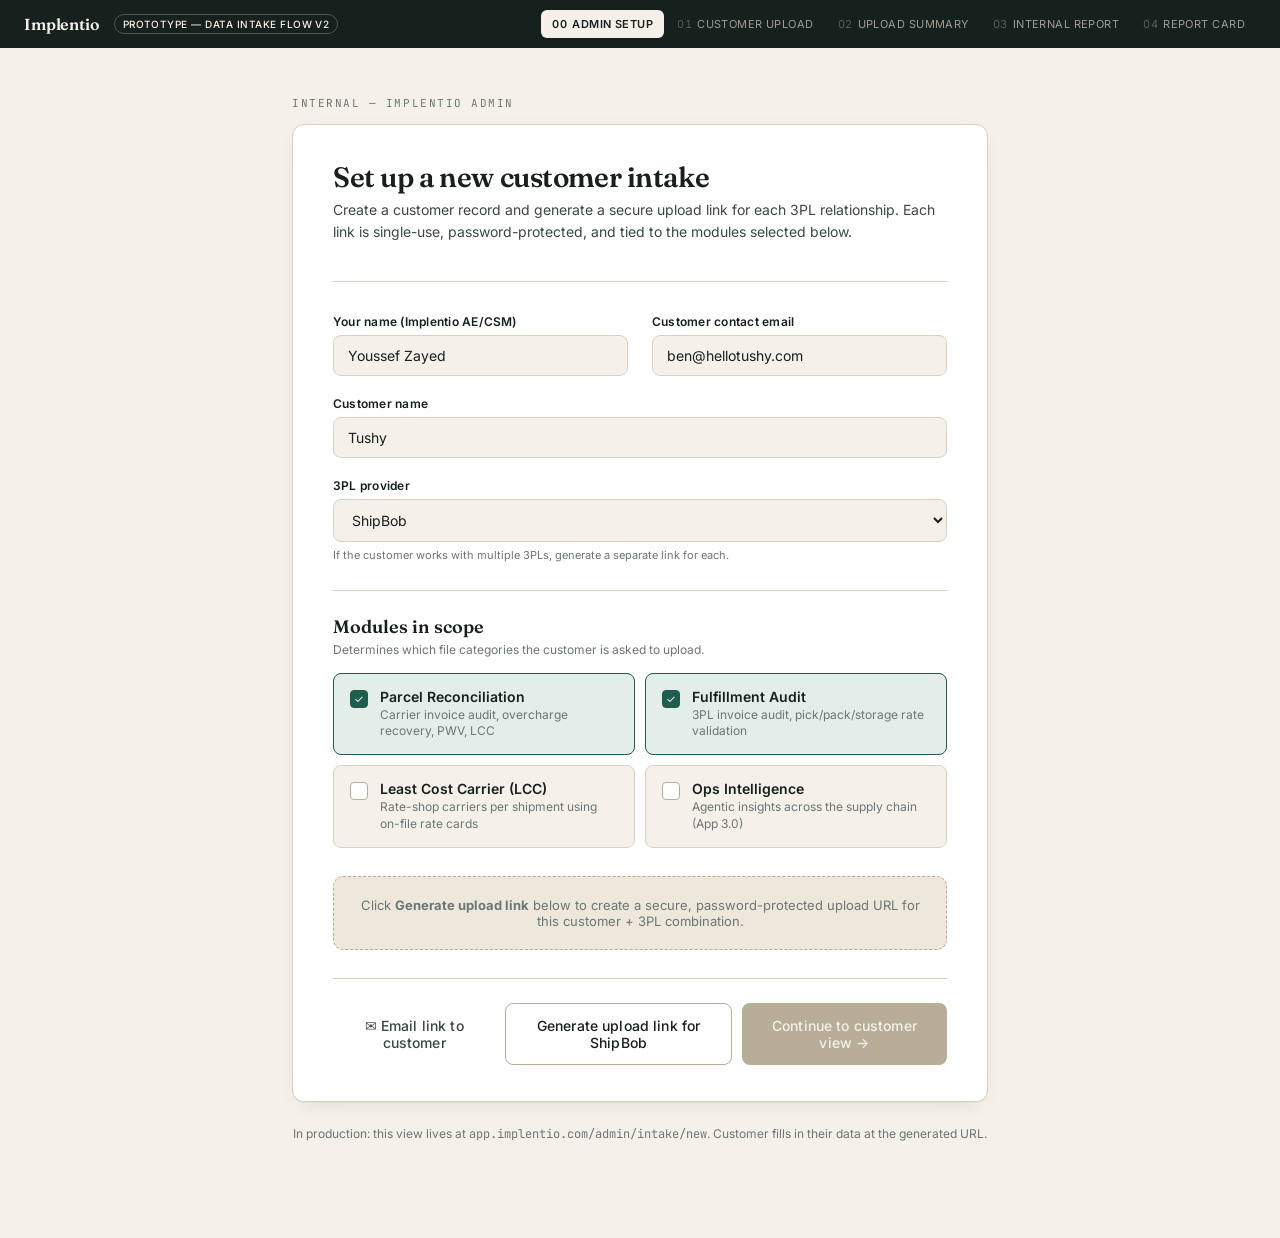
==== index.html @ ebab1d20 "rename main file" ====
<!DOCTYPE html>
<html lang="en">
<head>
<meta charset="UTF-8" />
<meta name="viewport" content="width=device-width, initial-scale=1.0" />
<title>Implentio — Customer Data Intake Prototype v19</title>
<link rel="preconnect" href="https://fonts.googleapis.com">
<link rel="preconnect" href="https://fonts.gstatic.com" crossorigin>
<link href="https://fonts.googleapis.com/css2?family=Fraunces:opsz,wght@9..144,400;9..144,500;9..144,600;9..144,700&family=Inter:wght@400;500;600;700&family=JetBrains+Mono:wght@400;500&display=swap" rel="stylesheet">
<style>
  :root {
    --ink: #16201c;
    --ink-soft: #3a4744;
    --ink-mute: #6b7773;
    --paper: #f5f1ea;
    --paper-2: #ede7dc;
    --card: #ffffff;
    --line: #d9d1c2;
    --line-strong: #b8ad97;
    --accent: #1f5d4c;
    --accent-soft: #e3ede9;
    --warn: #b86b1f;
    --warn-soft: #f6e9d8;
    --bad: #8a2a2a;
    --bad-soft: #f3dada;
    --ok: #1f5d4c;
    --ok-soft: #e3ede9;
    --shadow: 0 1px 0 rgba(22,32,28,.04), 0 6px 24px -12px rgba(22,32,28,.18);
  }
  * { box-sizing: border-box; }
  html, body { margin: 0; padding: 0; background: var(--paper); color: var(--ink); font-family: 'Inter', -apple-system, sans-serif; -webkit-font-smoothing: antialiased; }
  body { min-height: 100vh; }

  /* ---------- Top demo bar ---------- */
  .demo-bar {
    position: sticky; top: 0; z-index: 50;
    background: var(--ink); color: var(--paper);
    padding: 10px 24px;
    display: flex; align-items: center; justify-content: space-between;
    font-size: 12px; letter-spacing: 0.04em;
  }
  .demo-bar .left { display: flex; align-items: center; gap: 14px; }
  .demo-bar .logo {
    font-family: 'Fraunces', serif; font-weight: 600; font-size: 16px; letter-spacing: -0.01em;
  }
  .demo-bar .tag {
    border: 1px solid rgba(245,241,234,.25); padding: 3px 8px; border-radius: 999px;
    text-transform: uppercase; font-size: 10px; font-weight: 500;
  }
  .steps { display: flex; gap: 2px; align-items: center; flex-wrap: wrap; justify-content: flex-end; }
  .step-btn {
    background: transparent; color: rgba(245,241,234,.6);
    border: 1px solid transparent; padding: 6px 10px; border-radius: 6px;
    font: inherit; font-size: 11px; cursor: pointer; transition: all .15s;
    text-transform: uppercase; letter-spacing: 0.04em;
  }
  .step-btn:hover { color: var(--paper); }
  .step-btn.active { background: var(--paper); color: var(--ink); font-weight: 600; }
  .step-btn .num { opacity: .5; margin-right: 5px; font-variant-numeric: tabular-nums; }
  .step-btn.active .num { opacity: 1; }

  /* ---------- Context strip (customer + 3PL on every page) ---------- */
  .ctx-strip {
    background: var(--paper-2); border-bottom: 1px solid var(--line);
    padding: 10px 24px; font-size: 12px; color: var(--ink-soft);
    display: flex; gap: 24px; align-items: center; justify-content: center; flex-wrap: wrap;
  }
  .ctx-strip .item { display: flex; gap: 6px; align-items: center; }
  .ctx-strip .item .lbl { color: var(--ink-mute); text-transform: uppercase; font-size: 10px; letter-spacing: 0.08em; font-family: 'JetBrains Mono', monospace; }
  .ctx-strip .item .val { font-weight: 600; color: var(--ink); }
  .ctx-strip .pill-mini {
    background: var(--accent-soft); color: var(--accent); padding: 2px 8px; border-radius: 999px;
    font-size: 10px; font-weight: 600; text-transform: uppercase; letter-spacing: 0.05em;
  }

  /* ---------- Pages ---------- */
  .page { display: none; animation: fade .3s ease; }
  .page.active { display: block; }
  @keyframes fade { from { opacity: 0; transform: translateY(4px);} to {opacity:1; transform: none;} }

  .container { max-width: 1180px; margin: 0 auto; padding: 48px 32px 96px; }
  .container.narrow { max-width: 880px; }

  /* ---------- Typography ---------- */
  h1, h2, h3 { font-family: 'Fraunces', serif; font-weight: 500; letter-spacing: -0.015em; margin: 0; }
  h1 { font-size: 44px; line-height: 1.05; }
  h2 { font-size: 26px; line-height: 1.15; }
  h3 { font-size: 18px; line-height: 1.25; font-weight: 600; }
  .eyebrow { font-family: 'JetBrains Mono', monospace; font-size: 11px; letter-spacing: 0.14em; text-transform: uppercase; color: var(--ink-mute); }
  .lede { font-size: 17px; line-height: 1.55; color: var(--ink-soft); max-width: 60ch; }
  p { line-height: 1.55; color: var(--ink-soft); }
  .mono { font-family: 'JetBrains Mono', monospace; }

  /* ---------- Cards / Sections ---------- */
  .card {
    background: var(--card); border: 1px solid var(--line); border-radius: 12px; box-shadow: var(--shadow);
  }

  /* ---------- Buttons ---------- */
  .btn {
    background: var(--ink); color: var(--paper); border: none; padding: 13px 28px; border-radius: 8px;
    font: 500 14px 'Inter', sans-serif; cursor: pointer; transition: all .15s; letter-spacing: 0.01em;
    display: inline-flex; align-items: center; gap: 10px;
  }
  .btn:hover { background: var(--accent); }
  .btn:disabled { background: var(--line-strong); cursor: not-allowed; }
  .btn.secondary { background: transparent; color: var(--ink); border: 1px solid var(--line-strong); }
  .btn.secondary:hover { background: var(--ink); color: var(--paper); border-color: var(--ink); }
  .btn.ghost { background: transparent; color: var(--ink-soft); border: none; padding: 8px 14px; }
  .btn.ghost:hover { color: var(--accent); background: var(--accent-soft); }
  .btn.sm { padding: 8px 14px; font-size: 12px; border-radius: 6px; }

  /* ====================================================================== */
  /* VIEW 0: ADMIN SETUP                                                    */
  /* ====================================================================== */
  .admin-wrap { max-width: 760px; margin: 0 auto; padding: 48px 32px 96px; }
  .admin-card {
    background: var(--card); border: 1px solid var(--line); border-radius: 12px; box-shadow: var(--shadow);
    padding: 36px 40px;
  }
  .admin-card .head { margin-bottom: 32px; padding-bottom: 24px; border-bottom: 1px solid var(--line); }
  .admin-card .head h2 { font-family: 'Fraunces', serif; font-size: 28px; font-weight: 600; }
  .admin-card .head p { font-size: 14px; margin-top: 6px; }

  .form-grid { display: grid; grid-template-columns: 1fr 1fr; gap: 20px 24px; }
  .field { display: flex; flex-direction: column; gap: 6px; }
  .field.full { grid-column: 1 / -1; }
  .field label { font-size: 12px; font-weight: 600; color: var(--ink); letter-spacing: 0.02em; }
  .field input, .field select {
    background: var(--paper); border: 1px solid var(--line); border-radius: 8px;
    padding: 11px 14px; font: inherit; font-size: 14px; color: var(--ink);
    transition: border-color .15s;
  }
  .field input:focus, .field select:focus { outline: none; border-color: var(--accent); background: var(--card); }
  .field .hint { font-size: 11px; color: var(--ink-mute); }

  .modules-block { margin-top: 28px; padding-top: 24px; border-top: 1px solid var(--line); }
  .modules-block h4 { font-family: 'Fraunces', serif; font-size: 18px; font-weight: 600; margin: 0 0 4px; }
  .modules-block .sub { font-size: 12px; color: var(--ink-mute); margin-bottom: 16px; }
  .modules-grid { display: grid; grid-template-columns: 1fr 1fr; gap: 10px; }
  .module-tile {
    border: 1px solid var(--line); border-radius: 8px; padding: 14px 16px; cursor: pointer;
    display: flex; align-items: flex-start; gap: 12px; background: var(--paper);
    transition: all .15s;
  }
  .module-tile:hover { border-color: var(--accent); }
  .module-tile.selected { border-color: var(--accent); background: var(--accent-soft); }
  .module-tile .box {
    width: 18px; height: 18px; border-radius: 4px; border: 1.5px solid var(--line-strong);
    flex-shrink: 0; margin-top: 2px; display: flex; align-items: center; justify-content: center;
    background: var(--card); color: white; font-size: 11px;
  }
  .module-tile.selected .box { background: var(--accent); border-color: var(--accent); }
  .module-tile .box .tick { display: none; }
  .module-tile.selected .box .tick { display: inline; }
  .module-tile .meta .name { font-size: 14px; font-weight: 600; color: var(--ink); }
  .module-tile .meta .desc { font-size: 12px; color: var(--ink-mute); margin-top: 2px; line-height: 1.4; }

  .link-block {
    margin-top: 28px; padding: 20px 22px; background: var(--ink); border-radius: 10px; color: var(--paper);
  }
  .link-block .hdr { display: flex; justify-content: space-between; align-items: center; margin-bottom: 12px; }
  .link-block .hdr .ttl { font-family: 'Fraunces', serif; font-weight: 600; font-size: 16px; }
  .link-block .link-row {
    display: flex; gap: 8px; align-items: center; background: rgba(255,255,255,.06);
    border: 1px solid rgba(255,255,255,.12); border-radius: 6px; padding: 10px 12px;
  }
  .link-block .link-row .url {
    flex: 1; font-family: 'JetBrains Mono', monospace; font-size: 12px; color: var(--paper); overflow: hidden;
    text-overflow: ellipsis; white-space: nowrap;
  }
  .link-block .pw-row {
    margin-top: 10px; display: flex; gap: 8px; font-size: 12px; color: rgba(245,241,234,.7);
  }
  .link-block .pw-row .pw {
    font-family: 'JetBrains Mono', monospace; color: var(--paper); background: rgba(255,255,255,.08);
    padding: 2px 8px; border-radius: 4px; font-weight: 500;
  }
  .link-block .btn { background: var(--paper); color: var(--ink); }
  .link-block .btn:hover { background: var(--accent); color: var(--paper); }
  .link-pending {
    margin-top: 28px; padding: 20px 22px; background: var(--paper-2); border: 1px dashed var(--line-strong);
    border-radius: 10px; color: var(--ink-mute); font-size: 13px; text-align: center;
  }

  /* ====================================================================== */
  /* VIEW 1: CUSTOMER UPLOAD                                                */
  /* ====================================================================== */
  .upload-header { text-align: center; margin-bottom: 40px; }
  .upload-header .brand {
    font-family: 'Fraunces', serif; font-weight: 600; font-size: 22px; letter-spacing: -0.01em;
    color: var(--accent); margin-bottom: 18px;
  }
  .upload-header .for-line {
    display: inline-flex; gap: 10px; align-items: center; background: var(--card);
    border: 1px solid var(--line); border-radius: 999px; padding: 6px 16px; font-size: 12px;
    color: var(--ink-soft); margin-bottom: 22px;
  }
  .upload-header .for-line strong { color: var(--ink); font-weight: 600; }

  .upload-group {
    margin-bottom: 24px;
  }
  .upload-group-head {
    display: flex; align-items: center; gap: 12px; margin-bottom: 12px;
  }
  .upload-group-head .num {
    width: 28px; height: 28px; border-radius: 50%; background: var(--ink); color: var(--paper);
    display: flex; align-items: center; justify-content: center; font-family: 'Fraunces', serif;
    font-weight: 600; font-size: 14px; flex-shrink: 0;
  }
  .upload-group-head h3 { font-family: 'Fraunces', serif; font-size: 20px; font-weight: 600; margin: 0; flex: 1; }
  .upload-group-head .sub { font-size: 12px; color: var(--ink-mute); }

  .upload-group-body { background: var(--card); border: 1px solid var(--line); border-radius: 10px; padding: 6px 0; }
  .upload-tile {
    padding: 16px 22px; transition: all .15s; cursor: pointer; position: relative;
    display: flex; align-items: center; gap: 16px; border-bottom: 1px solid var(--line);
  }
  .upload-tile:last-child { border-bottom: none; }
  .upload-tile:hover { background: var(--paper); }
  .upload-tile .icon {
    width: 36px; height: 36px; border-radius: 7px; background: var(--paper-2);
    display: flex; align-items: center; justify-content: center; flex-shrink: 0;
    font-family: 'Fraunces', serif; font-weight: 600; font-size: 14px; color: var(--ink);
  }
  .upload-tile .meta { flex: 1; min-width: 0; }
  .upload-tile .meta .label { font-size: 14px; font-weight: 600; color: var(--ink); margin-bottom: 2px; }
  .upload-tile .meta .hint { font-size: 12px; color: var(--ink-mute); }
  .upload-tile .file-list {
    font-size: 11px; color: var(--ink-mute); margin-top: 4px; font-family: 'JetBrains Mono', monospace;
    display: none;
  }
  .upload-tile.loaded .file-list { display: block; }
  .upload-tile .status { font-size: 11px; font-weight: 500; color: var(--ink-mute); }
  .upload-tile.loaded { background: var(--accent-soft); }
  .upload-tile.loaded .icon { background: var(--accent); color: white; }
  .upload-tile.loaded .status { color: var(--accent); }
  .upload-tile.loaded .meta .label::after { content: " ✓"; color: var(--accent); }
  .upload-tile.na { opacity: .6; }
  .upload-tile.na .meta .label::after { content: ""; }

  /* NA toggle on right */
  .na-toggle {
    display: flex; align-items: center; gap: 6px; padding-left: 12px; margin-left: 12px;
    border-left: 1px solid var(--line); flex-shrink: 0;
  }
  .na-toggle label {
    font-size: 11px; color: var(--ink-mute); display: inline-flex; align-items: center; gap: 6px;
    cursor: pointer; user-select: none;
  }
  .na-toggle input { margin: 0; cursor: pointer; accent-color: var(--accent); }
  .na-toggle .info {
    width: 14px; height: 14px; border-radius: 50%; background: var(--paper-2); color: var(--ink-mute);
    display: inline-flex; align-items: center; justify-content: center; font-size: 9px;
    font-weight: 600; cursor: help; position: relative;
  }
  .na-toggle .info:hover .tooltip { display: block; }
  .tooltip {
    display: none; position: absolute; bottom: 100%; right: -8px; margin-bottom: 8px;
    background: var(--ink); color: var(--paper); padding: 8px 12px; border-radius: 6px;
    font-size: 11px; font-weight: 400; white-space: normal; width: 220px; line-height: 1.4;
    text-transform: none; letter-spacing: 0; z-index: 10; text-align: left;
    box-shadow: 0 8px 24px rgba(0,0,0,.2);
  }
  .tooltip::after {
    content: ""; position: absolute; top: 100%; right: 10px;
    border: 5px solid transparent; border-top-color: var(--ink);
  }
  .upload-tile.na .label { text-decoration: line-through; color: var(--ink-mute); }
  .upload-tile.na .hint { font-style: italic; }
  .upload-tile.na::after {
    content: "Marked Not Available — combined invoice"; position: absolute; right: 220px; top: 50%;
    transform: translateY(-50%); font-size: 11px; color: var(--warn); font-weight: 500; font-style: italic;
  }

  .upload-actions { text-align: center; margin-top: 36px; }

  /* ====================================================================== */
  /* VIEW 2: SUMMARY                                                        */
  /* ====================================================================== */
  .summary-list { display: flex; flex-direction: column; gap: 10px; }
  .summary-item {
    background: var(--card); border: 1px solid var(--line); border-radius: 10px; overflow: hidden;
  }
  .summary-row {
    display: flex; align-items: center; gap: 16px; padding: 18px 22px; cursor: pointer;
  }
  .summary-row:hover { background: var(--paper); }
  .check {
    width: 24px; height: 24px; border-radius: 50%; background: var(--accent);
    color: white; display: flex; align-items: center; justify-content: center; flex-shrink: 0;
    font-size: 14px;
  }
  .check.warn { background: var(--warn); }
  .check.bad { background: var(--bad); }
  .check.empty { background: transparent; border: 1.5px dashed var(--line-strong); color: var(--ink-mute); }
  .summary-item .file-name { font-weight: 600; color: var(--ink); font-size: 15px; }
  .summary-item .file-meta { font-size: 12px; color: var(--ink-mute); margin-top: 3px; }
  .summary-item .right { margin-left: auto; display: flex; align-items: center; gap: 16px; }
  .summary-item .count {
    font-family: 'JetBrains Mono', monospace; font-size: 13px; color: var(--ink); font-weight: 500;
    background: var(--paper-2); padding: 4px 10px; border-radius: 6px;
  }
  .summary-item .count.na { background: var(--warn-soft); color: var(--warn); }
  .chev { color: var(--ink-mute); transition: transform .2s; }
  .summary-item.open .chev { transform: rotate(180deg); }
  .summary-detail {
    display: none; padding: 0 22px 20px 62px; border-top: 1px solid var(--line);
    margin-top: -1px; background: var(--paper);
  }
  .summary-item.open .summary-detail { display: block; }
  .summary-detail .files-row { display: flex; justify-content: space-between; padding: 10px 0; font-size: 13px; border-bottom: 1px dashed var(--line); }
  .summary-detail .files-row:last-child { border-bottom: none; }
  .summary-detail .files-row .name { color: var(--ink); font-family: 'JetBrains Mono', monospace; font-size: 12px; }
  .summary-detail .files-row .info { color: var(--ink-mute); }
  .summary-section-label {
    font: 600 11px 'JetBrains Mono', monospace; text-transform: uppercase; letter-spacing: 0.1em;
    color: var(--ink-mute); margin: 24px 0 10px; padding: 0 4px;
  }
  .summary-section-label:first-child { margin-top: 0; }

  /* ====================================================================== */
  /* VIEW 3: INTERNAL ANALYSIS                                              */
  /* ====================================================================== */
  .internal-header {
    background: var(--ink); color: var(--paper); padding: 28px 32px; border-radius: 12px;
    display: flex; justify-content: space-between; align-items: center; margin-bottom: 28px;
    flex-wrap: wrap; gap: 20px;
  }
  .internal-header .meta { display: flex; gap: 32px; font-size: 12px; flex-wrap: wrap; }
  .internal-header .meta div span { display: block; color: rgba(245,241,234,.5); font-size: 10px; letter-spacing: 0.1em; text-transform: uppercase; margin-bottom: 4px; }
  .internal-header .meta div strong { font-weight: 500; }
  .section-divider {
    display: flex; align-items: center; gap: 14px; margin: 36px 0 18px;
  }
  .section-divider .num {
    width: 28px; height: 28px; border-radius: 50%; background: var(--paper-2); color: var(--ink);
    display: flex; align-items: center; justify-content: center; font-family: 'Fraunces', serif;
    font-weight: 600; font-size: 13px; flex-shrink: 0; border: 1px solid var(--line);
  }
  .section-divider h2 { font-family: 'Fraunces', serif; font-weight: 600; font-size: 22px; flex: 1; }
  .section-divider .line { flex: 0 0 60px; height: 1px; background: var(--line-strong); }

  .report-card {
    background: var(--card); border: 1px solid var(--line); border-radius: 12px; margin-bottom: 18px;
    overflow: hidden;
  }
  .report-card-head {
    padding: 20px 26px; border-bottom: 1px solid var(--line);
    display: flex; align-items: center; gap: 14px; background: var(--paper);
  }
  .report-card-head h3 { flex: 1; font-family: 'Fraunces', serif; font-weight: 600; font-size: 19px; }
  .pill {
    font-size: 11px; font-weight: 500; padding: 4px 10px; border-radius: 999px;
    text-transform: uppercase; letter-spacing: 0.04em;
  }
  .pill.ok { background: var(--ok-soft); color: var(--ok); }
  .pill.warn { background: var(--warn-soft); color: var(--warn); }
  .pill.bad { background: var(--bad-soft); color: var(--bad); }
  .pill.neutral { background: var(--paper-2); color: var(--ink-soft); }

  .report-card-body { padding: 24px 26px; }
  .report-section { margin-bottom: 28px; }
  .report-section:last-child { margin-bottom: 0; }
  .report-section h4 {
    font: 600 12px 'JetBrains Mono', monospace; text-transform: uppercase; letter-spacing: 0.1em;
    color: var(--ink-mute); margin: 0 0 12px;
  }
  .stat-row { display: grid; grid-template-columns: repeat(4, 1fr); gap: 16px; }
  .stat {
    background: var(--paper); border: 1px solid var(--line); border-radius: 8px; padding: 14px 16px;
  }
  .stat .v { font-family: 'Fraunces', serif; font-weight: 600; font-size: 24px; color: var(--ink); line-height: 1; }
  .stat .v.small { font-size: 18px; }
  .stat .l { font-size: 11px; color: var(--ink-mute); margin-top: 6px; text-transform: uppercase; letter-spacing: 0.06em; }

  table { width: 100%; border-collapse: collapse; font-size: 13px; }
  table th {
    text-align: left; font: 500 11px 'JetBrains Mono', monospace; text-transform: uppercase;
    letter-spacing: 0.08em; color: var(--ink-mute); padding: 10px 12px; border-bottom: 1px solid var(--line);
  }
  table td { padding: 11px 12px; border-bottom: 1px solid var(--line); color: var(--ink-soft); vertical-align: middle; }
  table td.mono { font-family: 'JetBrains Mono', monospace; font-size: 12px; color: var(--ink); }
  table td strong { color: var(--ink); font-weight: 600; }
  table tr:last-child td { border-bottom: none; }
  table tr.bad td { background: rgba(138,42,42,.04); }
  table tr.warn td { background: rgba(184,107,31,.04); }

  .field-list { display: grid; grid-template-columns: 1fr 1fr; gap: 8px 24px; }
  .field-row { display: flex; align-items: center; gap: 10px; padding: 7px 0; font-size: 13px; border-bottom: 1px dashed var(--line); }
  .field-row:last-child, .field-row:nth-last-child(2) { border-bottom: none; }
  .field-row .dot { width: 8px; height: 8px; border-radius: 50%; flex-shrink: 0; }
  .field-row.ok .dot { background: var(--ok); }
  .field-row.miss .dot { background: var(--bad); }
  .field-row.opt .dot { background: var(--line-strong); }
  .field-row.opt-have .dot { background: var(--warn); }
  .field-row .name { font-family: 'JetBrains Mono', monospace; font-size: 12px; color: var(--ink); }
  .field-row .req { margin-left: auto; font-size: 11px; color: var(--ink-mute); text-transform: uppercase; letter-spacing: 0.04em; }
  .field-row.miss .req { color: var(--bad); font-weight: 600; }

  .issue-list { display: flex; flex-direction: column; gap: 8px; }
  .issue {
    display: flex; gap: 12px; padding: 12px 14px; background: var(--paper); border-left: 3px solid var(--line-strong);
    border-radius: 4px; font-size: 13px; line-height: 1.5;
  }
  .issue.warn { border-left-color: var(--warn); background: var(--warn-soft); }
  .issue.bad { border-left-color: var(--bad); background: var(--bad-soft); }
  .issue.ok { border-left-color: var(--ok); background: var(--ok-soft); }
  .issue .label { font-weight: 600; color: var(--ink); margin-right: 6px; }

  .legend { display: flex; gap: 16px; font-size: 11px; color: var(--ink-mute); margin-bottom: 14px; flex-wrap: wrap; }
  .legend span { display: inline-flex; align-items: center; gap: 6px; }
  .legend .dot { width: 8px; height: 8px; border-radius: 50%; }
  .legend .ok .dot { background: var(--ok); }
  .legend .miss .dot { background: var(--bad); }
  .legend .opt .dot { background: var(--line-strong); }
  .legend .opt-have .dot { background: var(--warn); }

  /* ====================================================================== */
  /* VIEW 4: REPORT CARD                                                    */
  /* ====================================================================== */
  .report-doc {
    background: var(--card); border: 1px solid var(--line); border-radius: 12px;
    padding: 56px 64px; box-shadow: var(--shadow);
  }
  .report-doc .doc-head { border-bottom: 1px solid var(--line); padding-bottom: 28px; margin-bottom: 32px; display: flex; justify-content: space-between; align-items: flex-start; gap: 24px; }
  .report-doc .doc-head .left h1 { font-size: 32px; margin-bottom: 8px; }
  .report-doc .doc-head .left .sub { color: var(--ink-mute); font-size: 13px; font-family: 'JetBrains Mono', monospace; }
  .report-doc .doc-head .right { text-align: right; font-size: 12px; color: var(--ink-mute); font-family: 'JetBrains Mono', monospace; }
  .report-doc .doc-head .right .grade {
    display: inline-block; font-family: 'Fraunces', serif; font-size: 56px; font-weight: 600; line-height: 1;
    color: var(--warn); margin-bottom: 6px;
  }
  .summary-bar { display: grid; grid-template-columns: repeat(4, 1fr); gap: 1px; background: var(--line); border: 1px solid var(--line); border-radius: 8px; overflow: hidden; margin-bottom: 36px; }
  .summary-bar .cell { background: var(--card); padding: 18px 20px; }
  .summary-bar .cell .n { font-family: 'Fraunces', serif; font-size: 32px; font-weight: 600; line-height: 1; }
  .summary-bar .cell .n.ok { color: var(--ok); }
  .summary-bar .cell .n.warn { color: var(--warn); }
  .summary-bar .cell .n.bad { color: var(--bad); }
  .summary-bar .cell .l { font-size: 11px; text-transform: uppercase; letter-spacing: 0.08em; color: var(--ink-mute); margin-top: 8px; }

  .doc-section { margin-bottom: 40px; }
  .doc-section h2 { font-size: 20px; margin-bottom: 16px; padding-bottom: 10px; border-bottom: 1px solid var(--line); }
  .doc-section .scorecard { display: flex; flex-direction: column; gap: 10px; }
  .score-row {
    display: grid; grid-template-columns: 1fr 100px 100px;
    gap: 16px; align-items: center; padding: 14px 0; border-bottom: 1px dashed var(--line);
  }
  .score-row:last-child { border-bottom: none; }
  .score-row .label { font-size: 14px; color: var(--ink); }
  .score-row .label strong { font-weight: 600; }
  .score-row .label .sub { font-size: 12px; color: var(--ink-mute); margin-top: 2px; }
  .score-row .status { text-align: right; }
  .score-row .status .pill { font-size: 10px; }
  .score-row .bar-wrap { background: var(--paper-2); border-radius: 4px; height: 6px; overflow: hidden; }
  .score-row .bar { height: 100%; border-radius: 4px; background: var(--ok); }
  .score-row .bar.warn { background: var(--warn); }
  .score-row .bar.bad { background: var(--bad); }

  .action-list { display: flex; flex-direction: column; gap: 10px; }
  .action {
    display: flex; gap: 14px; padding: 14px 16px; background: var(--paper); border-radius: 8px;
    border: 1px solid var(--line);
  }
  .action .num {
    width: 26px; height: 26px; border-radius: 50%; background: var(--ink); color: var(--paper);
    display: flex; align-items: center; justify-content: center; font-size: 12px; font-weight: 600;
    flex-shrink: 0;
  }
  .action .body { flex: 1; font-size: 13px; line-height: 1.5; color: var(--ink-soft); }
  .action .body strong { color: var(--ink); font-weight: 600; }
  .action .owner { font-size: 11px; color: var(--ink-mute); text-transform: uppercase; letter-spacing: 0.06em; font-family: 'JetBrains Mono', monospace; }

  .report-actions {
    display: flex; gap: 12px; justify-content: space-between; align-items: center;
    background: var(--ink); padding: 18px 24px; border-radius: 10px; margin-top: 28px;
    flex-wrap: wrap;
  }
  .report-actions .info { color: var(--paper); font-size: 13px; }
  .report-actions .info strong { font-weight: 600; }
  .report-actions .actions-r { display: flex; gap: 8px; }
  .report-actions .btn { background: var(--paper); color: var(--ink); }
  .report-actions .btn:hover { background: var(--accent); color: var(--paper); }
  .report-actions .btn.secondary { background: transparent; color: var(--paper); border: 1px solid rgba(245,241,234,.3); }
  .report-actions .btn.secondary:hover { background: rgba(245,241,234,.1); }

  /* ---------- Toast ---------- */
  .toast {
    position: fixed; bottom: 32px; right: 32px; background: var(--ink); color: var(--paper);
    padding: 14px 20px; border-radius: 8px; font-size: 13px; box-shadow: 0 10px 30px rgba(0,0,0,.2);
    transform: translateY(20px); opacity: 0; transition: all .25s; z-index: 100;
    display: flex; align-items: center; gap: 12px;
  }
  .toast.show { transform: none; opacity: 1; }
  .toast .check { width: 20px; height: 20px; font-size: 12px; }

  /* ---------- Upload progress modal ---------- */
  .modal-bg {
    position: fixed; inset: 0; background: rgba(22,32,28,.5); backdrop-filter: blur(4px);
    z-index: 200; display: none; align-items: center; justify-content: center;
  }
  .modal-bg.show { display: flex; }
  .modal {
    background: var(--card); border-radius: 14px; padding: 32px; width: 460px; max-width: 92vw;
    box-shadow: 0 30px 80px rgba(0,0,0,.3);
  }
  .modal h3 { font-family: 'Fraunces', serif; font-size: 22px; font-weight: 600; margin-bottom: 6px; }
  .modal p.sub { font-size: 13px; color: var(--ink-mute); margin: 0 0 20px; }
  .progress-list { display: flex; flex-direction: column; gap: 8px; max-height: 240px; overflow-y: auto; }
  .prog-row {
    display: flex; gap: 12px; align-items: center; padding: 8px 0; font-size: 12px;
    border-bottom: 1px dashed var(--line);
  }
  .prog-row:last-child { border-bottom: none; }
  .prog-row .name { flex: 1; font-family: 'JetBrains Mono', monospace; color: var(--ink); overflow: hidden; text-overflow: ellipsis; white-space: nowrap; }
  .prog-row .pct { color: var(--ink-mute); font-family: 'JetBrains Mono', monospace; min-width: 36px; text-align: right; }
  .prog-row .bar { flex: 0 0 80px; height: 4px; background: var(--paper-2); border-radius: 2px; overflow: hidden; }
  .prog-row .bar-fill { height: 100%; background: var(--accent); width: 0; transition: width .15s; }
  .prog-row.done .pct { color: var(--accent); }
  .prog-row.done .bar-fill { background: var(--accent); }
  .modal-footer { margin-top: 22px; display: flex; justify-content: space-between; align-items: center; font-size: 12px; color: var(--ink-mute); }

  /* ---------- Small bits ---------- */
  .divider { height: 1px; background: var(--line); margin: 28px 0; }
  .grid-2 { display: grid; grid-template-columns: 1fr 1fr; gap: 16px; }

  @media (max-width: 800px) {
    .form-grid, .modules-grid, .stat-row, .field-list, .grid-2, .summary-bar { grid-template-columns: 1fr; }
    .container { padding: 28px 18px 64px; }
    .admin-wrap { padding: 28px 18px 64px; }
    .admin-card { padding: 24px 22px; }
    .report-doc { padding: 32px 24px; }
    h1 { font-size: 32px; }
    .upload-tile.na::after { display: none; }
    .upload-tile { flex-wrap: wrap; }
    .na-toggle { border-left: none; padding-left: 0; margin-left: 0; }
  }

/* ===== Analysis workflow (Page 3) ===== */

  /* ====================================================================== */
  /* VIEW 3 — REBUILT: ANALYSIS WORKFLOW (single-open accordion)            */
  /* ====================================================================== */

  /* Review progress bar (sticky under demo bar) */
  .ax-progress {
    position: sticky; top: 42px; z-index: 30;
    background: var(--card); border: 1px solid var(--line); border-radius: 12px;
    box-shadow: var(--shadow); padding: 15px 20px; margin-bottom: 26px;
    display: flex; align-items: center; gap: 22px; flex-wrap: wrap;
  }
  .ax-progress .pg-left { flex: 1; min-width: 220px; }
  .ax-progress .pg-count { font-family: 'Fraunces', serif; font-weight: 600; font-size: 16px; color: var(--ink); }
  .ax-progress .pg-count b { color: var(--accent); }
  .ax-progress .pg-track { height: 6px; background: var(--paper-2); border-radius: 4px; margin-top: 9px; overflow: hidden; }
  .ax-progress .pg-fill { height: 100%; background: var(--accent); border-radius: 4px; width: 0; transition: width .3s ease; }
  .ax-progress .pg-actions { display: flex; gap: 8px; }

  /* Group label inside workflow */
  .ax-group { display: flex; align-items: center; gap: 12px; margin: 32px 0 14px; }
  .ax-group .lbl {
    font: 600 11px 'JetBrains Mono', monospace; text-transform: uppercase; letter-spacing: 0.14em;
    color: var(--ink-mute); white-space: nowrap;
  }
  .ax-group .line { flex: 1; height: 1px; background: var(--line); }
  .ax-group .cnt { font: 500 11px 'JetBrains Mono', monospace; color: var(--ink-mute); white-space: nowrap; }

  /* Accordion item */
  .ax-list { display: flex; flex-direction: column; gap: 12px; }
  .ax {
    background: var(--card); border: 1px solid var(--line); border-radius: 12px;
    box-shadow: var(--shadow); overflow: hidden; transition: border-color .15s, box-shadow .15s;
  }
  .ax.open { border-color: var(--line-strong); box-shadow: 0 1px 0 rgba(22,32,28,.04), 0 22px 54px -24px rgba(22,32,28,.45); }
  .ax-head { display: flex; align-items: center; gap: 16px; padding: 17px 22px; cursor: pointer; }
  .ax-head:hover { background: var(--paper); }
  .ax.open .ax-head { background: var(--paper); border-bottom: 1px solid var(--line); }

  .ax-num {
    width: 34px; height: 34px; border-radius: 9px; flex-shrink: 0;
    display: flex; align-items: center; justify-content: center;
    font-family: 'Fraunces', serif; font-weight: 600; font-size: 14px;
    background: var(--paper-2); color: var(--ink); border: 1px solid var(--line);
  }
  .ax.s-ok .ax-num { background: var(--ok-soft); color: var(--ok); border-color: transparent; }
  .ax.s-warn .ax-num { background: var(--warn-soft); color: var(--warn); border-color: transparent; }
  .ax.s-bad .ax-num { background: var(--bad-soft); color: var(--bad); border-color: transparent; }
  .ax.s-ai .ax-num { background: #ece7f5; color: #5b4b8a; border-color: transparent; }

  .ax-titles { flex: 1; min-width: 0; }
  .ax-titles .t { font-family: 'Fraunces', serif; font-weight: 600; font-size: 17px; color: var(--ink); line-height: 1.2; }
  .ax-titles .s { font-size: 12.5px; color: var(--ink-mute); margin-top: 3px; line-height: 1.4; }

  .ax-status-wrap { display: flex; align-items: center; gap: 12px; flex-shrink: 0; }

  .ax-reviewed {
    display: inline-flex; align-items: center; gap: 7px; font-size: 11px; color: var(--ink-mute);
    cursor: pointer; user-select: none; padding: 5px 11px; border-radius: 999px; border: 1px solid var(--line);
    background: var(--card); transition: all .15s; white-space: nowrap;
  }
  .ax-reviewed:hover { border-color: var(--accent); color: var(--accent); }
  .ax-reviewed .bx {
    width: 15px; height: 15px; border-radius: 4px; border: 1.5px solid var(--line-strong);
    display: flex; align-items: center; justify-content: center; font-size: 10px; color: #fff; background: var(--card);
  }
  .ax.reviewed .ax-reviewed { background: var(--accent-soft); border-color: var(--accent); color: var(--accent); }
  .ax.reviewed .ax-reviewed .bx { background: var(--accent); border-color: var(--accent); }
  .ax.reviewed .ax-reviewed .bx::after { content: "\2713"; }

  .ax-chev { color: var(--ink-mute); transition: transform .2s; flex-shrink: 0; }
  .ax.open .ax-chev { transform: rotate(180deg); }

  .ax-body { display: none; padding: 26px; }
  .ax.open .ax-body { display: block; animation: fade .25s ease; }

  /* What-this-checks explainer */
  .what-box {
    display: flex; gap: 13px; padding: 14px 16px; background: var(--accent-soft);
    border-radius: 10px; margin-bottom: 24px; border: 1px solid #d2e2db;
  }
  .what-box .ico { font-size: 14px; flex-shrink: 0; margin-top: 1px; }
  .what-box .txt { font-size: 13px; line-height: 1.55; color: var(--ink-soft); }
  .what-box .txt b { color: var(--ink); font-weight: 600; }

  /* Owner pill for actions */
  .owner-pill {
    font: 500 10px 'JetBrains Mono', monospace; text-transform: uppercase; letter-spacing: 0.05em;
    padding: 3px 8px; border-radius: 5px; background: var(--paper-2); color: var(--ink-soft); white-space: nowrap;
  }
  .owner-pill.cust { background: var(--warn-soft); color: var(--warn); }
  .owner-pill.dev { background: #e6e1f2; color: #5b4b8a; }
  .owner-pill.om { background: var(--accent-soft); color: var(--accent); }
  .action.with-owner .body { display: flex; align-items: center; gap: 12px; justify-content: space-between; }
  .action.with-owner .body .txt { flex: 1; }

  /* Coverage strips (time-period) */
  .cov-row { display: flex; align-items: center; gap: 14px; padding: 11px 0; border-bottom: 1px dashed var(--line); }
  .cov-row:last-child { border-bottom: none; }
  .cov-row .cov-label { width: 150px; flex-shrink: 0; font-size: 13px; color: var(--ink); font-weight: 500; }
  .cov-row .cov-label .sl { font-family: 'JetBrains Mono', monospace; font-size: 10.5px; color: var(--ink-mute); display: block; margin-top: 1px; font-weight: 400; }
  .cov-cells { display: flex; gap: 3px; flex: 1; flex-wrap: wrap; }
  .cov-cell {
    flex: 1; min-width: 22px; height: 26px; border-radius: 4px; display: flex; align-items: center; justify-content: center;
    font: 500 9px 'JetBrains Mono', monospace; color: #fff;
  }
  .cov-cell.have { background: var(--ok); }
  .cov-cell.miss { background: var(--bad); }
  .cov-cell.na { background: var(--paper-2); color: var(--ink-mute); }
  .cov-row .cov-verdict { width: 110px; flex-shrink: 0; text-align: right; font-size: 11px; }

  /* Effective-date track */
  .track {
    position: relative; flex: 1; height: 26px; background: var(--bad-soft); border-radius: 5px;
    overflow: hidden; border: 1px solid var(--line);
  }
  .track .seg { position: absolute; top: 0; bottom: 0; }
  .track .seg.have { background: var(--ok); }
  .track .seg.gap { background: repeating-linear-gradient(45deg, #f3dada, #f3dada 5px, #e8c5c5 5px, #e8c5c5 10px); }
  .track-scale { display: flex; justify-content: space-between; font: 500 10px 'JetBrains Mono', monospace; color: var(--ink-mute); margin: 4px 0 14px 164px; }

  /* Classification panel (type analysis) */
  .class-grid { display: grid; grid-template-columns: 1fr 1fr; gap: 10px; }
  .class-item { border: 1px solid var(--line); border-radius: 9px; padding: 13px 15px; background: var(--paper); }
  .class-item .k { font: 500 10px 'JetBrains Mono', monospace; text-transform: uppercase; letter-spacing: 0.08em; color: var(--ink-mute); }
  .class-item .v { font-family: 'Fraunces', serif; font-weight: 600; font-size: 15px; color: var(--ink); margin-top: 6px; line-height: 1.25; }
  .class-item .note { font-size: 11.5px; color: var(--ink-mute); margin-top: 5px; line-height: 1.4; }
  .class-item.flag { border-color: var(--warn); background: var(--warn-soft); }

  /* Field tier group */
  .tier { margin-bottom: 20px; }
  .tier:last-child { margin-bottom: 0; }
  .tier .tier-head { display: flex; align-items: center; gap: 8px; margin-bottom: 10px; }
  .tier .tier-head .nm { font: 600 12px 'Inter', sans-serif; color: var(--ink); }
  .tier .tier-head .ct { font: 500 11px 'JetBrains Mono', monospace; color: var(--ink-mute); }
  .tier .tier-head .ln { flex: 1; height: 1px; background: var(--line); }
  .unmapped { display: flex; flex-wrap: wrap; gap: 7px; }
  .unmapped .chip {
    font: 500 11px 'JetBrains Mono', monospace; padding: 5px 10px; border-radius: 6px;
    background: var(--paper-2); color: var(--ink-soft); border: 1px dashed var(--line-strong);
  }

  /* Footer controls inside analysis */
  .ax-foot {
    display: flex; align-items: center; justify-content: space-between; gap: 12px;
    margin-top: 26px; padding-top: 20px; border-top: 1px solid var(--line); flex-wrap: wrap;
  }
  .ax-foot .left-actions { display: flex; gap: 8px; flex-wrap: wrap; }

  /* Developer details */
  .dev-details { margin-top: 18px; border: 1px dashed var(--line-strong); border-radius: 9px; background: var(--paper); }
  .dev-details summary {
    cursor: pointer; padding: 12px 16px; font: 600 11px 'JetBrains Mono', monospace; text-transform: uppercase;
    letter-spacing: 0.08em; color: var(--ink-mute); list-style: none; display: flex; align-items: center; gap: 9px;
  }
  .dev-details summary::-webkit-details-marker { display: none; }
  .dev-details summary::before { content: "\203A"; transition: transform .2s; display: inline-block; font-size: 14px; }
  .dev-details[open] summary::before { transform: rotate(90deg); }
  .dev-details .dev-body { padding: 0 16px 16px; font-size: 12.5px; color: var(--ink-soft); line-height: 1.7; }
  .dev-details .dev-body code { font-family: 'JetBrains Mono', monospace; font-size: 11.5px; background: var(--paper-2); padding: 1px 5px; border-radius: 4px; color: var(--ink); }

  /* Preview / planned banners */
  .preview-banner {
    display: flex; gap: 12px; padding: 13px 16px; background: #efe9f6; border: 1px solid #d9cdec;
    border-radius: 10px; margin-bottom: 22px; font-size: 12.5px; color: #5b4b8a; line-height: 1.5; align-items: center;
  }
  .ax.locked .ax-head { cursor: default; }
  .ax.locked .ax-head:hover { background: var(--card); }
  .ax.locked .ax-num { background: var(--paper-2); color: var(--ink-mute); }
  .ax.locked { opacity: .78; }

  /* Files in scope strip */
  .files-scope {
    display: flex; gap: 16px; flex-wrap: wrap; padding: 13px 16px; background: var(--paper);
    border: 1px solid var(--line); border-radius: 10px; margin-bottom: 16px; font-size: 12px; align-items: center;
  }
  .files-scope .fl { display: inline-flex; align-items: center; gap: 8px; }
  .files-scope .fl .ic { width: 24px; height: 24px; border-radius: 6px; background: var(--ink); color: var(--paper); display: flex; align-items: center; justify-content: center; font: 600 9px 'Fraunces', serif; }
  .files-scope .fl .nm { font-family: 'JetBrains Mono', monospace; font-size: 11px; color: var(--ink); }

  /* Per-file toggle (Invoices vs Support file) */
  .file-tabs {
    display: inline-flex; gap: 4px; background: var(--paper-2); border: 1px solid var(--line);
    border-radius: 11px; padding: 4px; margin: 2px 0 16px;
  }
  .file-tab {
    display: inline-flex; align-items: center; gap: 8px; border: 0; background: transparent; cursor: pointer;
    font: 600 12.5px 'Inter', sans-serif; color: var(--ink-mute); padding: 7px 15px; border-radius: 8px; transition: all .12s;
  }
  .file-tab .ic { width: 20px; height: 20px; border-radius: 5px; background: var(--ink-mute); color: var(--paper); display: flex; align-items: center; justify-content: center; font: 700 8px 'Fraunces', serif; }
  .file-tab:hover { color: var(--ink); }
  .file-tab.active { background: var(--paper); color: var(--ink); box-shadow: var(--shadow); }
  .file-tab.active .ic { background: var(--accent); }
  .file-panel { display: none; }
  .file-panel.active { display: block; animation: axfade .18s ease; }
  @keyframes axfade { from { opacity: 0; transform: translateY(3px); } to { opacity: 1; transform: none; } }
  .file-banner {
    display: flex; align-items: center; gap: 9px; font-size: 12.5px; color: var(--ink-soft);
    background: var(--accent-soft); border-radius: 8px; padding: 9px 13px; margin-bottom: 14px;
  }
  .file-banner b { color: var(--accent); }
  .file-banner .tag { font: 700 9px 'Fraunces', serif; letter-spacing: .06em; text-transform: uppercase; background: var(--accent); color: var(--paper); padding: 3px 8px; border-radius: 5px; }

  /* Remap button inside field mapping tables */
  .btn.remap { padding: 4px 11px; font-size: 11px; border-radius: 7px; }
  .map-table td { vertical-align: middle; }
  .map-table .cust-field { font-family: 'JetBrains Mono', monospace; font-size: 11.5px; color: var(--ink); }
  .map-table .cust-field.none { color: var(--bad); font-style: italic; }

  @media (max-width: 800px) {
    .class-grid { grid-template-columns: 1fr; }
    .cov-row { flex-wrap: wrap; }
    .cov-row .cov-label, .cov-row .cov-verdict { width: auto; text-align: left; }
    .track-scale { margin-left: 0; }
    .ax-status-wrap .ax-reviewed { display: none; }
  }


  /* ====================================================================== */
  /* VIEW 3 — INTERNAL REPORT (2-column workspace + client action panel)    */
  /* ====================================================================== */
  .container.wide { max-width: 1340px; }

  .ir-layout {
    display: grid;
    grid-template-columns: minmax(0, 1fr) 372px;
    gap: 28px;
    align-items: start;
  }
  .ir-main { min-width: 0; }

  /* ---- Report header / version controls ---- */
  .ir-titlebar { margin-bottom: 18px; }
  .ir-titlebar h1 { font-size: 38px; }
  .ir-titlebar .ir-sub { font-size: 13px; color: var(--ink-mute); margin-top: 8px; font-family: 'JetBrains Mono', monospace; }

  .ir-version {
    background: var(--card); border: 1px solid var(--line); border-radius: 12px;
    box-shadow: var(--shadow); padding: 18px 20px; margin-bottom: 22px;
  }
  .ir-version .vh { display: flex; align-items: center; gap: 14px; flex-wrap: wrap; }
  .ir-version .vh h4 { font: 600 12px 'JetBrains Mono', monospace; text-transform: uppercase; letter-spacing: 0.1em; color: var(--ink-mute); margin: 0; }
  .ir-version select {
    background: var(--paper); border: 1px solid var(--line); border-radius: 8px;
    padding: 9px 12px; font: 500 13px 'Inter', sans-serif; color: var(--ink); cursor: pointer; min-width: 230px;
  }
  .ir-version select:focus { outline: none; border-color: var(--accent); }
  .ir-version .vh .compare { margin-left: auto; font: 500 11px 'JetBrains Mono', monospace; color: var(--ink-mute); }
  .ir-diff { display: flex; gap: 8px; margin-top: 14px; flex-wrap: wrap; }
  .diff-chip {
    display: inline-flex; align-items: center; gap: 7px; padding: 6px 12px; border-radius: 999px;
    font: 600 12px 'Inter', sans-serif; border: 1px solid var(--line);
  }
  .diff-chip .n { font-family: 'Fraunces', serif; font-size: 15px; }
  .diff-chip.new { background: var(--bad-soft); color: var(--bad); border-color: transparent; }
  .diff-chip.fixed { background: var(--ok-soft); color: var(--ok); border-color: transparent; }
  .diff-chip.same { background: var(--paper-2); color: var(--ink-soft); }
  .ir-version .helper { font-size: 12px; color: var(--ink-mute); margin: 12px 0 0; line-height: 1.5; }

  /* ---- Report overview card ---- */
  .ir-overview {
    background: var(--ink); color: var(--paper); border-radius: 14px; padding: 24px 26px; margin-bottom: 28px;
  }
  .ir-overview .ov-grid { display: grid; grid-template-columns: repeat(4, 1fr); gap: 1px; background: rgba(245,241,234,.12); border-radius: 10px; overflow: hidden; }
  .ir-overview .ov-cell { background: var(--ink); padding: 16px 18px; }
  .ir-overview .ov-cell .n { font-family: 'Fraunces', serif; font-weight: 600; font-size: 30px; line-height: 1; color: var(--paper); }
  .ir-overview .ov-cell .n.warn { color: #f0b46e; }
  .ir-overview .ov-cell .n.ok { color: #7fcaa9; }
  .ir-overview .ov-cell .n.bad { color: #e89090; }
  .ir-overview .ov-cell .l { font: 500 10px 'JetBrains Mono', monospace; text-transform: uppercase; letter-spacing: 0.08em; color: rgba(245,241,234,.55); margin-top: 9px; }
  .ir-overview .ov-foot { display: flex; align-items: center; justify-content: space-between; gap: 16px; margin-top: 20px; flex-wrap: wrap; }
  .ir-overview .ov-foot .note { font-size: 12.5px; color: rgba(245,241,234,.7); line-height: 1.5; max-width: 52ch; }
  .ov-complete {
    display: inline-flex; align-items: center; gap: 9px; cursor: pointer; user-select: none;
    background: rgba(245,241,234,.08); border: 1px solid rgba(245,241,234,.22); color: var(--paper);
    padding: 9px 15px; border-radius: 999px; font: 600 12px 'Inter', sans-serif; transition: all .15s; white-space: nowrap;
  }
  .ov-complete:hover { background: rgba(245,241,234,.14); }
  .ov-complete .bx { width: 16px; height: 16px; border-radius: 5px; border: 1.5px solid rgba(245,241,234,.5); display: flex; align-items: center; justify-content: center; font-size: 11px; }
  .ir-overview.done .ov-complete { background: #2f7a64; border-color: #2f7a64; }
  .ir-overview.done .ov-complete .bx { background: var(--paper); border-color: var(--paper); color: var(--accent); }
  .ir-overview.done .ov-complete .bx::after { content: "\2713"; }
  .ir-overview.done .ov-cell .n.compl { color: #7fcaa9; }

  /* ---- Analysis cards (reuses .ax visual language) ---- */
  .ir-group { display: flex; align-items: center; gap: 12px; margin: 30px 0 14px; }
  .ir-group .lbl { font: 600 11px 'JetBrains Mono', monospace; text-transform: uppercase; letter-spacing: 0.14em; color: var(--ink-mute); white-space: nowrap; }
  .ir-group .line { flex: 1; height: 1px; background: var(--line); }

  .acard {
    background: var(--card); border: 1px solid var(--line); border-radius: 14px;
    box-shadow: var(--shadow); overflow: hidden; margin-bottom: 16px; transition: border-color .15s, box-shadow .15s;
  }
  .acard.open { border-color: var(--line-strong); box-shadow: 0 1px 0 rgba(22,32,28,.04), 0 22px 54px -26px rgba(22,32,28,.4); }
  .acard.complete { border-color: var(--accent); }
  .acard-head { display: flex; align-items: center; gap: 16px; padding: 18px 22px; cursor: pointer; }
  .acard-head:hover { background: var(--paper); }
  .acard.open .acard-head { background: var(--paper); border-bottom: 1px solid var(--line); }
  .acard-score {
    width: 46px; height: 46px; border-radius: 11px; flex-shrink: 0; display: flex; flex-direction: column;
    align-items: center; justify-content: center; line-height: 1;
    font-family: 'Fraunces', serif; font-weight: 600; border: 1px solid var(--line); background: var(--paper-2);
  }
  .acard-score .pct { font-size: 15px; }
  .acard-score .u { font: 500 8px 'JetBrains Mono', monospace; opacity: .7; margin-top: 2px; }
  .acard.s-ok .acard-score { background: var(--ok-soft); color: var(--ok); border-color: transparent; }
  .acard.s-warn .acard-score { background: var(--warn-soft); color: var(--warn); border-color: transparent; }
  .acard.s-bad .acard-score { background: var(--bad-soft); color: var(--bad); border-color: transparent; }
  .acard-titles { flex: 1; min-width: 0; }
  .acard-titles .t { font-family: 'Fraunces', serif; font-weight: 600; font-size: 18px; color: var(--ink); line-height: 1.2; }
  .acard-titles .s { font-size: 12.5px; color: var(--ink-mute); margin-top: 3px; line-height: 1.4; }
  .acard-head .hstat { display: flex; align-items: center; gap: 10px; flex-shrink: 0; }
  .acard-chev { color: var(--ink-mute); transition: transform .2s; flex-shrink: 0; font-size: 13px; }
  .acard.open .acard-chev { transform: rotate(180deg); }
  .acard-body { display: none; padding: 24px 26px; }
  .acard.open .acard-body { display: block; animation: fade .25s ease; }

  /* Section blocks inside an analysis */
  .ablock { margin-bottom: 26px; }
  .ablock:last-child { margin-bottom: 0; }
  .ablock > h5 {
    font: 600 11px 'JetBrains Mono', monospace; text-transform: uppercase; letter-spacing: 0.1em;
    color: var(--ink-mute); margin: 0 0 12px; display: flex; align-items: center; gap: 8px;
  }
  .ablock > h5 .pin { width: 5px; height: 5px; border-radius: 50%; background: var(--accent); }

  /* Section summary */
  .sum-grid { display: grid; grid-template-columns: repeat(2, 1fr) 1.4fr; gap: 12px; }
  .sum-tile { background: var(--paper); border: 1px solid var(--line); border-radius: 9px; padding: 14px 16px; }
  .sum-tile .v { font-family: 'Fraunces', serif; font-weight: 600; font-size: 22px; color: var(--ink); line-height: 1; }
  .sum-tile .v.warn { color: var(--warn); } .sum-tile .v.bad { color: var(--bad); } .sum-tile .v.ok { color: var(--ok); }
  .sum-tile .k { font-size: 10.5px; color: var(--ink-mute); margin-top: 7px; text-transform: uppercase; letter-spacing: 0.06em; }
  .sum-tile.impact .v, .sum-tile.rec .v { font-size: 13.5px; line-height: 1.4; font-family: 'Inter', sans-serif; font-weight: 600; }
  .sum-tile.impact { background: var(--warn-soft); border-color: transparent; }

  /* Files information */
  .files-grid { display: grid; grid-template-columns: 1fr 1fr 1.2fr; gap: 16px; }
  .files-col h6 { font: 600 11px 'Inter', sans-serif; color: var(--ink); margin: 0 0 9px; }
  .file-line { display: flex; align-items: center; gap: 9px; padding: 7px 0; font-size: 12.5px; border-bottom: 1px dashed var(--line); }
  .file-line:last-child { border-bottom: none; }
  .file-line .fn { font-family: 'JetBrains Mono', monospace; font-size: 11.5px; color: var(--ink); overflow: hidden; text-overflow: ellipsis; white-space: nowrap; }
  .file-line .ic { width: 22px; height: 22px; border-radius: 6px; flex-shrink: 0; background: var(--ink); color: var(--paper); display: flex; align-items: center; justify-content: center; font: 700 8px 'Fraunces', serif; }
  .file-line.miss .ic { background: var(--bad); }
  .file-line .fq { margin-left: auto; flex-shrink: 0; }

  /* Raw data check table */
  .rd-table { width: 100%; border-collapse: collapse; font-size: 13px; }
  .rd-table th { text-align: left; font: 500 10px 'JetBrains Mono', monospace; text-transform: uppercase; letter-spacing: 0.08em; color: var(--ink-mute); padding: 9px 10px; border-bottom: 1px solid var(--line); }
  .rd-table td { padding: 12px 10px; border-bottom: 1px solid var(--line); color: var(--ink-soft); vertical-align: top; }
  .rd-table tr:last-child td { border-bottom: none; }
  .rd-table .issue-cell strong { color: var(--ink); font-weight: 600; display: block; margin-bottom: 2px; }
  .rd-table .issue-cell .meta { font-size: 11.5px; color: var(--ink-mute); }
  .rd-table tr.resolved { opacity: .55; }
  .rd-table tr.resolved .issue-cell strong { text-decoration: line-through; }
  .rd-table tr.ignored { opacity: .5; }
  .rd-table td.src { font-family: 'JetBrains Mono', monospace; font-size: 11px; color: var(--ink); }

  .sev { display: inline-flex; align-items: center; gap: 6px; font: 600 10.5px 'Inter', sans-serif; padding: 3px 9px 3px 8px; border-radius: 999px; text-transform: uppercase; letter-spacing: 0.03em; white-space: nowrap; }
  .sev::before { content: ""; width: 6px; height: 6px; border-radius: 50%; background: currentColor; }
  .sev.critical { background: var(--bad-soft); color: var(--bad); }
  .sev.high { background: var(--warn-soft); color: var(--warn); }
  .sev.medium { background: #f6efd8; color: #8a6d1f; }
  .sev.low { background: var(--paper-2); color: var(--ink-mute); }

  .rd-status { background: var(--paper); border: 1px solid var(--line); border-radius: 7px; padding: 5px 8px; font: 500 11.5px 'Inter', sans-serif; color: var(--ink); cursor: pointer; }
  .rd-status:focus { outline: none; border-color: var(--accent); }
  .rd-actions { display: flex; flex-direction: column; gap: 6px; align-items: flex-start; }
  .rd-note-row td { padding-top: 0 !important; border-bottom: 1px solid var(--line); }
  .rd-note { display: none; }
  .rd-note.show { display: block; }
  .rd-note textarea {
    width: 100%; background: var(--paper); border: 1px solid var(--line); border-radius: 8px; padding: 9px 11px;
    font: 400 12.5px 'Inter', sans-serif; color: var(--ink); resize: vertical; min-height: 52px;
  }
  .rd-note textarea:focus { outline: none; border-color: var(--accent); }
  .rd-note .lbl { font: 600 10px 'JetBrains Mono', monospace; text-transform: uppercase; letter-spacing: .08em; color: var(--ink-mute); margin-bottom: 6px; display: block; }
  .btn.cca { padding: 6px 12px; font-size: 11.5px; border-radius: 7px; white-space: nowrap; }
  .btn.cca.queued { background: var(--accent-soft); color: var(--accent); border: 1px solid var(--accent); }
  .btn.tiny { padding: 5px 10px; font-size: 11px; border-radius: 7px; background: transparent; color: var(--ink-mute); border: 1px solid var(--line); }
  .btn.tiny:hover { color: var(--ink); border-color: var(--line-strong); background: var(--paper); }

  /* AI recommendations */
  .ai-box { background: #f3f0fa; border: 1px solid #ddd3ef; border-radius: 11px; padding: 16px 18px; }
  .ai-box .ai-h { display: flex; align-items: center; gap: 9px; margin-bottom: 12px; }
  .ai-box .ai-h .sp { font: 700 9px 'Fraunces', serif; letter-spacing: .06em; text-transform: uppercase; background: #5b4b8a; color: #fff; padding: 3px 8px; border-radius: 5px; }
  .ai-box .ai-h .t { font: 600 13px 'Inter', sans-serif; color: #463a6e; }
  .ai-list { display: flex; flex-direction: column; gap: 9px; }
  .ai-item { display: flex; gap: 11px; align-items: flex-start; font-size: 13px; line-height: 1.5; color: var(--ink-soft); }
  .ai-item .sev { margin-top: 1px; flex-shrink: 0; }
  .ai-item b { color: var(--ink); font-weight: 600; }

  .acard-foot { display: flex; align-items: center; justify-content: space-between; gap: 12px; margin-top: 24px; padding-top: 18px; border-top: 1px solid var(--line); flex-wrap: wrap; }
  .complete-toggle { display: inline-flex; align-items: center; gap: 8px; cursor: pointer; user-select: none; font: 600 12px 'Inter', sans-serif; color: var(--ink-mute); padding: 7px 13px; border-radius: 999px; border: 1px solid var(--line); transition: all .15s; }
  .complete-toggle:hover { border-color: var(--accent); color: var(--accent); }
  .complete-toggle .bx { width: 15px; height: 15px; border-radius: 4px; border: 1.5px solid var(--line-strong); display: flex; align-items: center; justify-content: center; font-size: 10px; color: #fff; }
  .acard.complete .complete-toggle { background: var(--accent-soft); border-color: var(--accent); color: var(--accent); }
  .acard.complete .complete-toggle .bx { background: var(--accent); border-color: var(--accent); }
  .acard.complete .complete-toggle .bx::after { content: "\2713"; }

  /* ---- Footer save actions ---- */
  .ir-foot { display: flex; gap: 10px; justify-content: flex-end; margin-top: 32px; padding-top: 22px; border-top: 1px solid var(--line); }

  /* ====================================================================== */
  /* CLIENT ACTION SIDEBAR                                                   */
  /* ====================================================================== */
  .ir-side { position: sticky; top: 58px; }
  .ca-panel { background: var(--card); border: 1px solid var(--line); border-radius: 14px; box-shadow: var(--shadow); overflow: hidden; }
  .ca-panel .ca-head { padding: 18px 20px; border-bottom: 1px solid var(--line); background: var(--paper); }
  .ca-panel .ca-head .row { display: flex; align-items: center; justify-content: space-between; gap: 10px; }
  .ca-panel .ca-head h3 { font-family: 'Fraunces', serif; font-weight: 600; font-size: 18px; }
  .ca-panel .ca-head .ct { font: 600 12px 'JetBrains Mono', monospace; color: var(--accent); background: var(--accent-soft); padding: 3px 10px; border-radius: 999px; }
  .ca-panel .ca-head p { font-size: 12px; color: var(--ink-mute); margin: 7px 0 0; line-height: 1.5; }

  .ca-list { padding: 16px; display: flex; flex-direction: column; gap: 12px; max-height: calc(100vh - 320px); overflow-y: auto; }
  .ca-empty { text-align: center; padding: 28px 16px; color: var(--ink-mute); font-size: 12.5px; line-height: 1.6; border: 1px dashed var(--line-strong); border-radius: 11px; background: var(--paper); }
  .ca-empty .ic { font-size: 22px; display: block; margin-bottom: 8px; opacity: .6; }

  .ca-card { border: 1px solid var(--line); border-radius: 11px; padding: 13px 14px; background: var(--card); position: relative; }
  .ca-card.prio-high { border-left: 3px solid var(--bad); }
  .ca-card.prio-medium { border-left: 3px solid var(--warn); }
  .ca-card.prio-low { border-left: 3px solid var(--line-strong); }
  .ca-card .ca-top { display: flex; align-items: center; gap: 8px; margin-bottom: 9px; }
  .ca-card .ca-num { width: 22px; height: 22px; border-radius: 6px; background: var(--ink); color: var(--paper); display: flex; align-items: center; justify-content: center; font: 600 11px 'Inter'; flex-shrink: 0; }
  .ca-card .ca-rm { margin-left: auto; background: transparent; border: none; color: var(--ink-mute); cursor: pointer; font-size: 15px; line-height: 1; padding: 2px 5px; border-radius: 5px; }
  .ca-card .ca-rm:hover { color: var(--bad); background: var(--bad-soft); }
  .ca-card input.ca-title, .ca-card textarea.ca-desc {
    width: 100%; border: 1px solid transparent; background: var(--paper); border-radius: 7px;
    padding: 7px 9px; font: 600 13px 'Inter', sans-serif; color: var(--ink); margin-bottom: 7px; transition: border-color .12s;
  }
  .ca-card textarea.ca-desc { font-weight: 400; font-size: 12px; resize: vertical; min-height: 40px; line-height: 1.45; }
  .ca-card input.ca-title:hover, .ca-card textarea.ca-desc:hover { border-color: var(--line); }
  .ca-card input.ca-title:focus, .ca-card textarea.ca-desc:focus { outline: none; border-color: var(--accent); background: var(--card); }
  .ca-card .ca-related { font-size: 10.5px; color: var(--ink-mute); font-family: 'JetBrains Mono', monospace; margin-bottom: 9px; display: flex; align-items: center; gap: 6px; }
  .ca-card .ca-related .lk { color: var(--accent); }
  .ca-card .ca-meta { display: grid; grid-template-columns: 1fr 1fr; gap: 7px; }
  .ca-card .ca-meta label { font: 500 9px 'JetBrains Mono', monospace; text-transform: uppercase; letter-spacing: .06em; color: var(--ink-mute); display: block; margin-bottom: 3px; }
  .ca-card .ca-meta select, .ca-card .ca-meta input {
    width: 100%; background: var(--paper); border: 1px solid var(--line); border-radius: 6px;
    padding: 6px 7px; font: 500 11.5px 'Inter', sans-serif; color: var(--ink); cursor: pointer;
  }
  .ca-card .ca-meta select:focus, .ca-card .ca-meta input:focus { outline: none; border-color: var(--accent); }
  .ca-card .ca-attach { margin-top: 9px; display: flex; align-items: center; gap: 7px; flex-wrap: wrap; }
  .ca-chip { font: 500 10.5px 'JetBrains Mono', monospace; background: var(--paper-2); color: var(--ink-soft); padding: 4px 8px; border-radius: 6px; border: 1px dashed var(--line-strong); display: inline-flex; align-items: center; gap: 6px; }
  .ca-chip .x { cursor: pointer; color: var(--ink-mute); }
  .ca-chip .x:hover { color: var(--bad); }
  .ca-attach-btn { font: 500 10.5px 'Inter', sans-serif; color: var(--accent); background: transparent; border: 1px dashed var(--line-strong); border-radius: 6px; padding: 4px 9px; cursor: pointer; }
  .ca-attach-btn:hover { background: var(--accent-soft); border-color: var(--accent); }

  .ca-panel .ca-add { width: calc(100% - 32px); margin: 0 16px 14px; padding: 11px; background: var(--paper); border: 1px dashed var(--line-strong); border-radius: 9px; color: var(--ink-soft); font: 600 12.5px 'Inter'; cursor: pointer; transition: all .15s; }
  .ca-panel .ca-add:hover { border-color: var(--accent); color: var(--accent); background: var(--accent-soft); }
  .ca-panel .ca-foot { padding: 16px; border-top: 1px solid var(--line); background: var(--paper); }
  .ca-panel .ca-foot .btn { width: 100%; justify-content: center; }
  .ca-panel .ca-foot .fnote { font-size: 11px; color: var(--ink-mute); text-align: center; margin: 10px 0 0; line-height: 1.5; }

  @media (max-width: 1040px) {
    .ir-layout { grid-template-columns: 1fr; }
    .ir-side { position: static; }
    .ca-list { max-height: none; }
  }
  @media (max-width: 720px) {
    .sum-grid, .files-grid, .ir-overview .ov-grid { grid-template-columns: 1fr; }
    .ir-titlebar h1 { font-size: 30px; }
    .rd-table, .rd-table thead, .rd-table tbody, .rd-table th, .rd-table td, .rd-table tr { display: block; }
    .rd-table thead { display: none; }
    .rd-table tr { border: 1px solid var(--line); border-radius: 9px; margin-bottom: 10px; padding: 6px; }
    .rd-table td { border-bottom: none; padding: 6px 8px; }
  }


  /* ====================================================================== */
  /* VIEW 3B — DECISION WORKFLOW (impact / sources / findings / insights)   */
  /* ====================================================================== */

  /* ---- Intake version management (richer) ---- */
  .ivm-grid { display: grid; grid-template-columns: minmax(240px,1.2fr) repeat(3, 1fr); gap: 14px; align-items: end; }
  .ivm-field label { font: 500 9.5px 'JetBrains Mono', monospace; text-transform: uppercase; letter-spacing: .07em; color: var(--ink-mute); display: block; margin-bottom: 5px; }
  .ivm-field .val { font: 600 13px 'Inter', sans-serif; color: var(--ink); }
  .ivm-field select { width: 100%; background: var(--paper); border: 1px solid var(--line); border-radius: 8px; padding: 9px 11px; font: 500 13px 'Inter', sans-serif; color: var(--ink); cursor: pointer; }
  .ivm-field select:focus { outline: none; border-color: var(--accent); }
  .ivm-summary { display: flex; gap: 8px; margin-top: 16px; flex-wrap: wrap; }
  .ivm-stat { display: inline-flex; align-items: baseline; gap: 7px; padding: 7px 13px; border-radius: 10px; border: 1px solid var(--line); background: var(--paper); }
  .ivm-stat .n { font-family: 'Fraunces', serif; font-weight: 600; font-size: 16px; }
  .ivm-stat .l { font: 500 11px 'Inter', sans-serif; color: var(--ink-mute); }
  .ivm-stat.new { background: var(--bad-soft); border-color: transparent; } .ivm-stat.new .n { color: var(--bad); }
  .ivm-stat.resolved { background: var(--ok-soft); border-color: transparent; } .ivm-stat.resolved .n { color: var(--ok); }
  .ivm-stat.remain .n { color: var(--ink); }
  .ivm-stat.open { background: var(--warn-soft); border-color: transparent; } .ivm-stat.open .n { color: var(--warn); }

  /* ---- Analysis header meta (chips under title) ---- */
  .acard-head { align-items: flex-start; }
  .acard-meta { display: flex; gap: 14px; flex-wrap: wrap; margin-top: 9px; }
  .mchip { display: inline-flex; align-items: baseline; gap: 5px; font-size: 12px; color: var(--ink-soft); }
  .mchip .k { font: 500 9.5px 'JetBrains Mono', monospace; text-transform: uppercase; letter-spacing: .06em; color: var(--ink-mute); }
  .mchip .v { font-weight: 600; color: var(--ink); }
  .mchip .v.warn { color: var(--warn); } .mchip .v.bad { color: var(--bad); } .mchip .v.ok { color: var(--ok); }
  .acard-tools { display: flex; align-items: center; gap: 7px; flex-shrink: 0; }
  .acard-tools .ht { background: transparent; border: 1px solid var(--line); border-radius: 7px; padding: 6px 10px; font: 600 11px 'Inter'; color: var(--ink-mute); cursor: pointer; white-space: nowrap; transition: all .14s; }
  .acard-tools .ht:hover { color: var(--ink); border-color: var(--line-strong); background: var(--paper); }
  .acard.complete .acard-tools .ht.mc { background: var(--accent-soft); border-color: var(--accent); color: var(--accent); }

  .prioritytag { font: 600 9.5px 'Inter'; text-transform: uppercase; letter-spacing: .04em; padding: 2px 7px; border-radius: 5px; }
  .prioritytag.high { background: var(--bad-soft); color: var(--bad); }
  .prioritytag.med { background: var(--warn-soft); color: var(--warn); }
  .prioritytag.low { background: var(--paper-2); color: var(--ink-mute); }

  /* ---- Section 1: impact ---- */
  .impact-grid { display: grid; grid-template-columns: repeat(5, 1fr); gap: 10px; }
  .imp-tile { background: var(--paper); border: 1px solid var(--line); border-radius: 9px; padding: 13px 14px; }
  .imp-tile .v { font-family: 'Fraunces', serif; font-weight: 600; font-size: 21px; color: var(--ink); line-height: 1; }
  .imp-tile .v.gain { color: var(--ok); } .imp-tile .v.warn { color: var(--warn); } .imp-tile .v.bad { color: var(--bad); }
  .imp-tile .k { font-size: 10px; color: var(--ink-mute); margin-top: 7px; text-transform: uppercase; letter-spacing: .05em; }
  .imp-tile.hl { background: var(--ok-soft); border-color: transparent; }

  .exec, .why { display: flex; gap: 12px; padding: 14px 16px; border-radius: 10px; font-size: 13.5px; line-height: 1.6; color: var(--ink-soft); margin-top: 14px; }
  .exec { background: var(--paper); border: 1px solid var(--line); }
  .why { background: var(--accent-soft); border: 1px solid #d2e2db; }
  .exec .ic, .why .ic { flex-shrink: 0; font-size: 14px; margin-top: 1px; }
  .exec b, .why b { color: var(--ink); font-weight: 600; }
  .exec .qh, .why .qh { font: 600 10px 'JetBrains Mono', monospace; text-transform: uppercase; letter-spacing: .08em; color: var(--ink-mute); display: block; margin-bottom: 4px; }

  /* ---- Section 2: data sources ---- */
  .ds-tablewrap { border: 1px solid var(--line); border-radius: 10px; overflow: hidden; }
  .ds-tablewrap table td:first-child, .ds-tablewrap table th:first-child { padding-left: 16px; }
  .ds-tablewrap table tr:last-child td { border-bottom: none; }
  .miss-list { display: flex; flex-direction: column; gap: 8px; }
  .miss-item { display: flex; align-items: center; gap: 11px; padding: 11px 14px; background: var(--paper); border: 1px solid var(--line); border-left: 3px solid var(--line-strong); border-radius: 8px; font-size: 13px; }
  .miss-item.crit { border-left-color: var(--bad); background: var(--bad-soft); }
  .miss-item.med { border-left-color: var(--warn); background: var(--warn-soft); }
  .miss-item .fn { font: 600 13px 'Inter'; color: var(--ink); }
  .miss-item .sev { margin-left: auto; }
  .cov-summary { display: grid; grid-template-columns: repeat(2, 1fr); gap: 10px; }
  .cov-box { background: var(--paper); border: 1px solid var(--line); border-radius: 9px; padding: 13px 15px; }
  .cov-box .k { font: 500 10px 'JetBrains Mono', monospace; text-transform: uppercase; letter-spacing: .06em; color: var(--ink-mute); margin-bottom: 6px; }
  .cov-box .v { font-size: 13px; color: var(--ink); font-weight: 600; line-height: 1.4; }
  .cov-box.miss { background: var(--bad-soft); border-color: transparent; } .cov-box.miss .v { color: var(--bad); }
  .qual-list { display: flex; flex-wrap: wrap; gap: 8px; }
  .qual-item { display: inline-flex; align-items: center; gap: 8px; padding: 8px 12px; border-radius: 8px; background: var(--warn-soft); color: var(--warn); font: 600 12px 'Inter'; }
  .qual-item.ok { background: var(--ok-soft); color: var(--ok); }

  /* ---- Section 3: visualizations ---- */
  .viz { border: 1px solid var(--line); border-radius: 11px; padding: 16px 18px; background: var(--card); margin-bottom: 18px; }
  .viz .viz-h { font: 600 11px 'JetBrains Mono', monospace; text-transform: uppercase; letter-spacing: .08em; color: var(--ink-mute); margin-bottom: 14px; display: flex; align-items: center; gap: 8px; }
  .viz .viz-h .tag { font: 700 8px 'Fraunces', serif; letter-spacing: .05em; background: var(--ink); color: var(--paper); padding: 2px 7px; border-radius: 4px; }

  /* coverage matrix (comprehensiveness) */
  .matrix { display: grid; gap: 4px; font-size: 11.5px; }
  .matrix .mh { font: 600 10px 'JetBrains Mono', monospace; text-transform: uppercase; letter-spacing: .04em; color: var(--ink-mute); text-align: center; padding: 4px 2px; }
  .matrix .rowlbl { font: 600 12px 'Inter'; color: var(--ink); display: flex; align-items: center; padding-right: 8px; }
  .mcell { height: 38px; border-radius: 6px; display: flex; align-items: center; justify-content: center; font: 600 11px 'Inter'; }
  .mcell.have { background: var(--ok); color: #fff; }
  .mcell.miss { background: var(--bad); color: #fff; }
  .mcell.partial { background: var(--warn); color: #fff; }
  .mcell.na { background: var(--paper-2); color: var(--ink-mute); }

  /* zones grid (quality) */
  .zgrid { display: flex; flex-direction: column; gap: 5px; }
  .zrow { display: grid; grid-template-columns: 170px repeat(8, 1fr); gap: 4px; align-items: center; }
  .zrow .zl { font: 600 11.5px 'Inter'; color: var(--ink); }
  .zrow .zl .sl { display: block; font: 400 10px 'JetBrains Mono'; color: var(--ink-mute); }
  .zhead { font: 500 10px 'JetBrains Mono'; color: var(--ink-mute); text-align: center; }
  .zcell { height: 26px; border-radius: 4px; display: flex; align-items: center; justify-content: center; font: 600 9px 'JetBrains Mono'; color: #fff; }
  .zcell.have { background: var(--ok); } .zcell.miss { background: var(--bad); } .zcell.na { background: var(--paper-2); color: var(--ink-mute); }

  /* invoice vs card comparison */
  .cmp { display: flex; flex-direction: column; gap: 8px; }
  .cmp-row { display: grid; grid-template-columns: 1fr 28px 1fr; gap: 10px; align-items: center; }
  .cmp-side { background: var(--paper); border: 1px solid var(--line); border-radius: 8px; padding: 10px 12px; font-size: 12px; }
  .cmp-side .lbl { font: 500 9px 'JetBrains Mono'; text-transform: uppercase; letter-spacing: .06em; color: var(--ink-mute); }
  .cmp-side .d { font: 600 12.5px 'Inter'; color: var(--ink); margin-top: 3px; }
  .cmp-side.bad { background: var(--bad-soft); border-color: transparent; } .cmp-side.bad .d { color: var(--bad); }
  .cmp-arrow { text-align: center; color: var(--ink-mute); font-size: 14px; }

  /* UOM panel */
  .uom-panel { display: grid; grid-template-columns: 1fr 1fr; gap: 10px; }
  .uom-item { border: 1px solid var(--line); border-radius: 8px; padding: 12px 14px; background: var(--paper); }
  .uom-item .f { font: 600 11.5px 'JetBrains Mono'; color: var(--ink); }
  .uom-item .st { margin-top: 7px; }

  /* finding cards */
  .finding { border: 1px solid var(--line); border-radius: 11px; padding: 15px 17px; margin-bottom: 11px; background: var(--card); border-left: 3px solid var(--line-strong); }
  .finding.sev-critical { border-left-color: var(--bad); }
  .finding.sev-high { border-left-color: var(--warn); }
  .finding.sev-medium { border-left-color: #c8a93e; }
  .finding.sev-low { border-left-color: var(--line-strong); }
  .finding.is-resolved { opacity: .55; } .finding.is-resolved .ftitle { text-decoration: line-through; }
  .finding.is-ignored { opacity: .5; }
  .finding-head { display: flex; align-items: flex-start; gap: 12px; }
  .finding-head .ftitle { font: 600 15px 'Inter'; color: var(--ink); flex: 1; line-height: 1.3; }
  .finding-head .fimpact { font: 600 12px 'Inter'; color: var(--bad); white-space: nowrap; background: var(--bad-soft); padding: 4px 9px; border-radius: 6px; }
  .finding .fdesc { font-size: 13px; color: var(--ink-soft); line-height: 1.55; margin: 10px 0; }
  .finding .fbiz { font-size: 12.5px; color: var(--ink-soft); line-height: 1.5; background: var(--paper); border-radius: 8px; padding: 9px 12px; margin-bottom: 12px; }
  .finding .fbiz b { color: var(--ink); }
  .finding-actions { display: flex; gap: 7px; flex-wrap: wrap; align-items: center; }
  .finding .fnote-wrap { display: none; margin-top: 10px; }
  .finding .fnote-wrap.show { display: block; }
  .finding .fnote-wrap textarea { width: 100%; background: var(--paper); border: 1px solid var(--line); border-radius: 8px; padding: 9px 11px; font: 400 12.5px 'Inter'; color: var(--ink); resize: vertical; min-height: 48px; }
  .finding .fnote-wrap textarea:focus { outline: none; border-color: var(--accent); }
  .fa { font: 600 11.5px 'Inter'; padding: 6px 12px; border-radius: 7px; border: 1px solid var(--line); background: var(--card); color: var(--ink-soft); cursor: pointer; transition: all .14s; }
  .fa:hover { border-color: var(--line-strong); color: var(--ink); background: var(--paper); }
  .fa.req { background: var(--ink); color: var(--paper); border-color: var(--ink); }
  .fa.req:hover { background: var(--accent); border-color: var(--accent); color: var(--paper); }
  .fa.req.queued { background: var(--accent-soft); color: var(--accent); border-color: var(--accent); }
  .fa.on { background: var(--ink); color: var(--paper); border-color: var(--ink); }

  /* ---- Section 4: AI insights ---- */
  .insight-group { margin-bottom: 14px; }
  .insight-group:last-child { margin-bottom: 0; }
  .insight-group .ig-h { display: flex; align-items: center; gap: 8px; font: 600 11px 'Inter'; color: var(--ink); margin-bottom: 9px; }
  .insight-group .ig-h .dot { width: 8px; height: 8px; border-radius: 50%; }
  .insight-group.high .dot { background: var(--bad); }
  .insight-group.med .dot { background: var(--warn); }
  .insight-group.obs .dot { background: var(--ok); }
  .insight-list { display: flex; flex-direction: column; gap: 7px; }
  .insight-list li { list-style: none; font-size: 13px; color: var(--ink-soft); line-height: 1.5; padding-left: 18px; position: relative; }
  .insight-list li::before { content: "→"; position: absolute; left: 0; color: var(--ink-mute); }

  /* ====================================================================== */
  /* CLIENT REQUEST BUCKET (sidebar v2)                                      */
  /* ====================================================================== */
  .req-summary { display: grid; grid-template-columns: repeat(4, 1fr); gap: 1px; background: var(--line); border-bottom: 1px solid var(--line); }
  .req-summary .rs { background: var(--card); padding: 11px 8px; text-align: center; }
  .req-summary .rs .n { font-family: 'Fraunces', serif; font-weight: 600; font-size: 19px; line-height: 1; color: var(--ink); }
  .req-summary .rs.high .n { color: var(--bad); } .req-summary .rs.med .n { color: var(--warn); } .req-summary .rs.low .n { color: var(--ink-mute); }
  .req-summary .rs .l { font: 500 9px 'JetBrains Mono'; text-transform: uppercase; letter-spacing: .04em; color: var(--ink-mute); margin-top: 5px; }

  .rq-card { border: 1px solid var(--line); border-radius: 11px; padding: 13px 14px; background: var(--card); border-left: 3px solid var(--line-strong); }
  .rq-card.prio-high { border-left-color: var(--bad); } .rq-card.prio-medium { border-left-color: var(--warn); } .rq-card.prio-low { border-left-color: var(--line-strong); }
  .rq-card.sel { box-shadow: 0 0 0 2px var(--accent); }
  .rq-top { display: flex; align-items: center; gap: 7px; margin-bottom: 9px; }
  .rq-top .rq-num { width: 21px; height: 21px; border-radius: 6px; background: var(--ink); color: var(--paper); display: flex; align-items: center; justify-content: center; font: 600 11px 'Inter'; flex-shrink: 0; }
  .rq-top .rq-status { font: 600 9px 'Inter'; text-transform: uppercase; letter-spacing: .04em; padding: 2px 7px; border-radius: 5px; background: var(--paper-2); color: var(--ink-mute); }
  .rq-top .rq-status.queued { background: var(--accent-soft); color: var(--accent); }
  .rq-top .rq-ctrls { margin-left: auto; display: flex; gap: 2px; }
  .rq-ctrls button { background: transparent; border: none; color: var(--ink-mute); cursor: pointer; padding: 3px 5px; border-radius: 5px; font-size: 12px; line-height: 1; }
  .rq-ctrls button:hover { background: var(--paper-2); color: var(--ink); }
  .rq-ctrls button.del:hover { background: var(--bad-soft); color: var(--bad); }
  .rq-card input.rq-title, .rq-card textarea.rq-desc, .rq-card textarea.rq-note {
    width: 100%; border: 1px solid transparent; background: var(--paper); border-radius: 7px; padding: 7px 9px;
    font: 600 12.5px 'Inter'; color: var(--ink); margin-bottom: 7px; transition: border-color .12s;
  }
  .rq-card textarea.rq-desc, .rq-card textarea.rq-note { font-weight: 400; font-size: 12px; resize: vertical; min-height: 38px; line-height: 1.45; }
  .rq-card input.rq-title:hover, .rq-card textarea:hover { border-color: var(--line); }
  .rq-card input.rq-title:focus, .rq-card textarea:focus { outline: none; border-color: var(--accent); background: var(--card); }
  .rq-source { font: 500 10px 'JetBrains Mono'; color: var(--ink-mute); margin-bottom: 9px; display: flex; align-items: center; gap: 6px; }
  .rq-source .lk { color: var(--accent); }
  .rq-grid { display: grid; grid-template-columns: 1fr 1fr; gap: 7px; }
  .rq-grid label { font: 500 9px 'JetBrains Mono'; text-transform: uppercase; letter-spacing: .05em; color: var(--ink-mute); display: block; margin-bottom: 3px; }
  .rq-grid select, .rq-grid input { width: 100%; background: var(--paper); border: 1px solid var(--line); border-radius: 6px; padding: 6px 7px; font: 500 11.5px 'Inter'; color: var(--ink); cursor: pointer; }
  .rq-grid select:focus, .rq-grid input:focus { outline: none; border-color: var(--accent); }
  .rq-fieldlabel { font: 500 9px 'JetBrains Mono'; text-transform: uppercase; letter-spacing: .05em; color: var(--ink-mute); margin: 9px 0 4px; }
  .rq-attach { display: flex; align-items: center; gap: 6px; flex-wrap: wrap; }
  .rq-merge-btn { width: 100%; margin-top: 9px; padding: 7px; background: var(--paper); border: 1px dashed var(--line-strong); border-radius: 7px; color: var(--ink-soft); font: 600 11px 'Inter'; cursor: pointer; }
  .rq-merge-btn:hover { border-color: var(--accent); color: var(--accent); background: var(--accent-soft); }

  @media (max-width: 920px) { .impact-grid { grid-template-columns: 1fr 1fr; } .ivm-grid { grid-template-columns: 1fr 1fr; } .matrix { overflow-x: auto; } }
  @media (max-width: 720px) {
    .impact-grid, .cov-summary, .uom-panel, .req-summary { grid-template-columns: 1fr; }
    .zrow { grid-template-columns: 110px repeat(8, 1fr); }
    .ds-tablewrap { overflow-x: auto; }
  }


  /* ====================================================================== */
  /* VIEW MODE TOGGLE + TEMPLATE BLUEPRINT                                   */
  /* ====================================================================== */
  .ih-right { display: flex; flex-direction: column; align-items: flex-end; gap: 13px; }
  .viewmode { display: flex; align-items: center; gap: 10px; }
  .viewmode .vm-label { font: 600 10px 'JetBrains Mono', monospace; text-transform: uppercase; letter-spacing: .1em; color: rgba(245,241,234,.55); white-space: nowrap; }
  .vm-seg { display: inline-flex; background: rgba(245,241,234,.08); border: 1px solid rgba(245,241,234,.16); border-radius: 9px; padding: 3px; }
  .vm-opt { border: 0; background: transparent; color: rgba(245,241,234,.7); font: 600 12px 'Inter', sans-serif; padding: 6px 13px; border-radius: 6px; cursor: pointer; display: inline-flex; align-items: center; gap: 7px; transition: all .15s; white-space: nowrap; }
  .vm-opt:hover { color: var(--paper); }
  .vm-opt .rad { width: 11px; height: 11px; border-radius: 50%; border: 1.5px solid currentColor; position: relative; flex-shrink: 0; }
  .vm-opt.active { background: var(--paper); color: var(--ink); }
  .vm-opt.active .rad { border-color: var(--accent); }
  .vm-opt.active .rad::after { content: ""; position: absolute; inset: 2px; border-radius: 50%; background: var(--accent); }

  .ir-template { display: none; }
  .container.wide.tpl-on .ir-layout { display: none; }
  .container.wide.tpl-on .ir-template { display: block; animation: fade .3s ease; }

  .tpl-banner { display: flex; gap: 14px; align-items: flex-start; padding: 16px 18px; border: 1.5px dashed var(--line-strong); border-radius: 12px; background: var(--paper-2); margin-bottom: 24px; }
  .tpl-banner .ic { font-size: 18px; flex-shrink: 0; opacity: .7; }
  .tpl-banner .t { font: 600 14px 'Inter', sans-serif; color: var(--ink); }
  .tpl-banner p { font-size: 12.5px; color: var(--ink-mute); margin: 4px 0 0; line-height: 1.55; }

  .tpl-grid { display: grid; grid-template-columns: minmax(0, 1fr) 372px; gap: 28px; align-items: start; }
  .tpl-side { position: sticky; top: 58px; }

  .tpl-group { display: flex; align-items: center; gap: 12px; margin: 26px 0 6px; }
  .tpl-group .lbl { font: 600 11px 'JetBrains Mono', monospace; text-transform: uppercase; letter-spacing: .14em; color: var(--ink-mute); white-space: nowrap; }
  .tpl-group .line { flex: 1; height: 1px; background: var(--line); }
  .tpl-subnote { font-size: 12px; color: var(--ink-mute); margin: 0 0 14px; line-height: 1.5; }
  .tpl-subnote b { color: var(--ink-soft); }

  .tpl-card { border: 1.5px dashed var(--line-strong); border-radius: 14px; background: var(--card); margin-bottom: 14px; overflow: hidden; }
  .tpl-card .tc-head { padding: 13px 18px; border-bottom: 1.5px dashed var(--line-strong); background: var(--paper-2); display: flex; align-items: center; gap: 11px; flex-wrap: wrap; }
  .tpl-card .tc-tag { font: 700 9.5px 'JetBrains Mono', monospace; letter-spacing: .08em; text-transform: uppercase; color: var(--ink-mute); border: 1px solid var(--line-strong); border-radius: 5px; padding: 3px 7px; }
  .tpl-card .tc-name { font: 600 15px 'Inter', sans-serif; color: var(--ink); }
  .tpl-card .tc-body { padding: 17px 18px; display: flex; flex-direction: column; gap: 15px; }
  .tpl-row .k { font: 600 9.5px 'JetBrains Mono', monospace; text-transform: uppercase; letter-spacing: .08em; color: var(--ink-mute); margin-bottom: 7px; display: flex; align-items: center; gap: 7px; }
  .tpl-row .k .sq { width: 7px; height: 7px; border-radius: 2px; background: var(--line-strong); }
  .tpl-row .k.src .sq { background: var(--ink-mute); }
  .tpl-row .k.out .sq { background: var(--accent); }
  .tpl-row .k.act .sq { background: var(--warn); }
  .tpl-row .k.viz .sq { background: #5b4b8a; }
  .tpl-purpose { font-size: 13px; color: var(--ink-soft); line-height: 1.55; }
  .tpl-chips { display: flex; flex-wrap: wrap; gap: 7px; }
  .tpl-chip { font: 500 11.5px 'Inter', sans-serif; color: var(--ink-soft); background: var(--paper); border: 1px dashed var(--line-strong); border-radius: 7px; padding: 5px 11px; }
  .tpl-chip.out { border-style: solid; border-color: var(--line); background: var(--accent-soft); color: var(--accent); }
  .tpl-chip.act { border-color: var(--warn); color: var(--warn); background: var(--warn-soft); border-style: solid; }
  .tpl-chip.viz { border-color: #d9cdec; color: #5b4b8a; background: #f3f0fa; border-style: solid; }
  .tpl-note-line { font-size: 12px; color: var(--ink-soft); background: var(--paper-2); border-left: 3px solid var(--line-strong); border-radius: 6px; padding: 9px 12px; line-height: 1.5; }

  /* faint wireframe skeleton inside each card head */
  .tpl-skel { display: flex; gap: 5px; margin-left: auto; opacity: .5; }
  .tpl-skel span { height: 7px; border-radius: 3px; background: var(--line-strong); }
  .tpl-skel span:nth-child(1){ width: 26px; } .tpl-skel span:nth-child(2){ width: 16px; } .tpl-skel span:nth-child(3){ width: 34px; }

  @media (max-width: 1040px) { .tpl-grid { grid-template-columns: 1fr; } .tpl-side { position: static; } }
  @media (max-width: 720px) { .ih-right { align-items: flex-start; } .viewmode .vm-label { display: none; } }


  /* ====================================================================== */
  /* ANALYSIS INPUTS — universal Section 2                                   */
  /* ====================================================================== */
  .subblock { margin-top: 18px; }
  .subblock:first-of-type { margin-top: 0; }
  .sbh { font: 600 10.5px 'JetBrains Mono', monospace; text-transform: uppercase; letter-spacing: .08em; color: var(--ink-mute); margin: 0 0 10px; }

  .inputs-grid { display: grid; grid-template-columns: repeat(auto-fill, minmax(165px, 1fr)); gap: 10px; }
  .input-tile { border: 1px solid var(--line); border-radius: 9px; padding: 12px 14px; background: var(--paper); }
  .input-tile .it-name { font: 600 12.5px 'Inter', sans-serif; color: var(--ink); display: flex; align-items: center; gap: 7px; }
  .input-tile .it-name .d { width: 7px; height: 7px; border-radius: 50%; background: var(--ok); flex-shrink: 0; }
  .input-tile.none { background: var(--card); border-style: dashed; border-color: var(--line-strong); }
  .input-tile.none .it-name { color: var(--ink-mute); }
  .input-tile.none .it-name .d { background: var(--line-strong); }
  .input-tile .it-status { font: 500 11.5px 'Inter', sans-serif; color: var(--ink-soft); margin-top: 5px; }
  .input-tile.none .it-status { color: var(--ink-mute); }

  .miss-item.high { border-left-color: var(--warn); background: var(--warn-soft); }
  .miss-item.low { border-left-color: var(--line-strong); background: var(--paper); }

  .conf { display: flex; gap: 18px; align-items: center; border: 1px solid var(--line); border-radius: 11px; padding: 16px 18px; background: var(--paper); }
  .conf .conf-dial { text-align: center; flex-shrink: 0; min-width: 84px; }
  .conf .conf-pct { font-family: 'Fraunces', serif; font-weight: 600; font-size: 30px; line-height: 1; }
  .conf .conf-lvl { font: 600 11px 'Inter', sans-serif; text-transform: uppercase; letter-spacing: .06em; margin-top: 4px; }
  .conf.high .conf-pct, .conf.high .conf-lvl { color: var(--ok); }
  .conf.medium .conf-pct, .conf.medium .conf-lvl { color: var(--warn); }
  .conf.low .conf-pct, .conf.low .conf-lvl { color: var(--bad); }
  .conf .conf-body { flex: 1; }
  .conf .conf-bar { height: 7px; border-radius: 4px; background: var(--paper-2); overflow: hidden; margin-bottom: 10px; }
  .conf .conf-fill { height: 100%; border-radius: 4px; }
  .conf.high .conf-fill { background: var(--ok); } .conf.medium .conf-fill { background: var(--warn); } .conf.low .conf-fill { background: var(--bad); }
  .conf .conf-note { font-size: 12.5px; color: var(--ink-soft); line-height: 1.5; }

  .limits { display: flex; flex-direction: column; gap: 8px; }
  .limit { display: flex; gap: 11px; align-items: flex-start; font-size: 13px; color: var(--ink-soft); line-height: 1.5; background: var(--paper); border: 1px solid var(--line); border-left: 3px solid var(--warn); border-radius: 8px; padding: 10px 13px; }
  .limit .ic { color: var(--warn); flex-shrink: 0; font-size: 13px; margin-top: 1px; }


  /* ====================================================================== */
  /* NEW ANALYSIS VISUALIZATIONS (Join / Type / Field / Data Quality / AI)  */
  /* ====================================================================== */
  /* Join analysis */
  .join-viz { display: flex; gap: 22px; align-items: center; flex-wrap: wrap; }
  .join-dial { text-align: center; flex-shrink: 0; min-width: 78px; }
  .join-dial .p { font-family: 'Fraunces', serif; font-weight: 600; font-size: 32px; color: var(--ok); line-height: 1; }
  .join-dial .l { font: 500 10px 'JetBrains Mono', monospace; text-transform: uppercase; letter-spacing: .06em; color: var(--ink-mute); margin-top: 5px; }
  .join-bars { flex: 1; min-width: 230px; display: flex; flex-direction: column; gap: 11px; }
  .join-stack { height: 32px; border-radius: 8px; overflow: hidden; display: flex; background: var(--paper-2); }
  .join-stack span { display: flex; align-items: center; justify-content: center; color: #fff; font: 600 11.5px 'Inter', sans-serif; white-space: nowrap; }
  .join-stack .matched { background: var(--ok); } .join-stack .unmatched { background: var(--bad); }
  .join-rows { display: flex; gap: 16px; flex-wrap: wrap; }
  .join-row { font-size: 12px; color: var(--ink-mute); } .join-row b { color: var(--ink); font-family: 'Fraunces', serif; font-weight: 600; margin-left: 3px; }

  /* Invoice type profile */
  .profile-grid { display: grid; grid-template-columns: repeat(3, 1fr); gap: 10px; }
  .prof { border: 1px solid var(--line); border-radius: 9px; padding: 12px 14px; background: var(--paper); }
  .prof .k { font: 500 9.5px 'JetBrains Mono', monospace; text-transform: uppercase; letter-spacing: .06em; color: var(--ink-mute); }
  .prof .v { font: 600 13.5px 'Inter', sans-serif; color: var(--ink); margin-top: 6px; line-height: 1.3; }

  /* Field tiers */
  .ftiers { display: flex; flex-direction: column; gap: 14px; }
  .ftier .th { font: 600 10.5px 'JetBrains Mono', monospace; text-transform: uppercase; letter-spacing: .06em; color: var(--ink-mute); margin-bottom: 8px; }
  .ftier .th .ct { color: var(--ink-soft); font-weight: 500; }
  .fchips { display: flex; flex-wrap: wrap; gap: 7px; }
  .fchip { font: 500 11.5px 'Inter', sans-serif; padding: 5px 11px; border-radius: 7px; display: inline-flex; align-items: center; gap: 7px; }
  .fchip::before { content: ""; width: 6px; height: 6px; border-radius: 50%; flex-shrink: 0; }
  .fchip.mapped { background: var(--ok-soft); color: var(--ok); } .fchip.mapped::before { background: var(--ok); }
  .fchip.missing { background: var(--bad-soft); color: var(--bad); } .fchip.missing::before { background: var(--bad); }
  .fchip.avail { background: var(--paper); color: var(--ink-mute); border: 1px dashed var(--line-strong); } .fchip.avail::before { background: var(--line-strong); }

  /* Data quality meters */
  .dq-grid { display: grid; grid-template-columns: repeat(2, 1fr); gap: 12px; }
  .dq { border: 1px solid var(--line); border-radius: 9px; padding: 13px 15px; background: var(--paper); }
  .dq .top { display: flex; justify-content: space-between; align-items: baseline; gap: 10px; }
  .dq .val { font-family: 'Fraunces', serif; font-weight: 600; font-size: 20px; line-height: 1; }
  .dq .val.bad { color: var(--bad); } .dq .val.warn { color: var(--warn); } .dq .val.ok { color: var(--ok); }
  .dq .k { font: 500 11px 'Inter', sans-serif; color: var(--ink-soft); text-align: right; }
  .dq .bar { height: 6px; border-radius: 3px; background: var(--paper-2); margin-top: 10px; overflow: hidden; }
  .dq .fill { height: 100%; border-radius: 3px; }
  .dq .fill.bad { background: var(--bad); } .dq .fill.warn { background: var(--warn); } .dq .fill.ok { background: var(--ok); }

  /* AI analysis */
  .ai-narrative { font-size: 13.5px; line-height: 1.65; color: var(--ink-soft); }
  .ai-narrative b { color: var(--ink); font-weight: 600; }
  .acard.s-ai .acard-score { background: #f3f0fa; color: #5b4b8a; border-color: transparent; }

  @media (max-width: 720px) {
    .profile-grid, .dq-grid { grid-template-columns: 1fr; }
    .join-viz { gap: 14px; }
  }


  /* ====================================================================== */
  /* ANALYSIS GROUPING + BUSINESS-IMPACT REDESIGN + FINDINGS EMPHASIS        */
  /* ====================================================================== */
  .ag-head { margin: 34px 0 16px; padding-bottom: 11px; border-bottom: 2px solid var(--line); }
  .ag-head .ag-name { font: 600 17px 'Fraunces', serif; color: var(--ink); letter-spacing: -0.01em; }
  .ag-head .ag-q { font: 500 12.5px 'Inter', sans-serif; color: var(--ink-mute); margin-top: 4px; }
  .ag-head .ag-q::before { content: "\201C"; } .ag-head .ag-q::after { content: "\201D"; }

  /* Business Impact & Overview — 4 narrative blocks */
  .bi-grid { display: grid; grid-template-columns: 1fr 1fr; gap: 12px; }
  .bi-block { border: 1px solid var(--line); border-radius: 10px; padding: 14px 16px; background: var(--card); }
  .bi-block .bi-h { font: 600 10px 'JetBrains Mono', monospace; text-transform: uppercase; letter-spacing: .08em; color: var(--ink-mute); margin-bottom: 8px; display: flex; align-items: center; gap: 8px; }
  .bi-block p { font-size: 13px; line-height: 1.55; color: var(--ink-soft); margin: 0; }
  .bi-block.summary { background: var(--paper); }
  .bi-block.risk { border-left: 3px solid var(--warn); }
  .bi-block.risk .bi-h { color: var(--warn); }
  .bi-block.opp { border-left: 3px solid var(--ok); background: var(--ok-soft); }
  .bi-block.opp .bi-h { color: var(--ok); }
  .bi-gain { margin-left: auto; font: 700 11px 'Inter', sans-serif; color: #fff; background: var(--ok); padding: 2px 8px; border-radius: 6px; letter-spacing: 0; }

  /* Findings = primary decision area (strongest emphasis) */
  .ablock.primary { background: var(--paper); border: 1px solid var(--line-strong); border-radius: 12px; padding: 18px 20px; margin-top: 24px; }
  .ablock.primary > h5 { color: var(--ink); font-size: 11.5px; }
  .ablock.primary > h5 .pin { width: 6px; height: 6px; background: var(--accent); }
  .ablock.primary > h5::after { content: "Primary decision area"; margin-left: auto; font: 600 9px 'Inter', sans-serif; text-transform: uppercase; letter-spacing: .06em; color: var(--accent); background: var(--accent-soft); padding: 3px 9px; border-radius: 999px; }
  .ablock.primary > h5 { display: flex; align-items: center; gap: 8px; }

  @media (max-width: 760px) { .bi-grid { grid-template-columns: 1fr; } }


  /* ====================================================================== */
  /* INTAKE FILES (intake-level inventory) + per-analysis SOURCE DATA        */
  /* ====================================================================== */
  .intake-files { background: var(--card); border: 1px solid var(--line); border-radius: 14px; box-shadow: var(--shadow); padding: 20px 22px; margin-bottom: 28px; }
  .intake-files .if-head { display: flex; align-items: center; justify-content: space-between; gap: 14px; margin-bottom: 15px; flex-wrap: wrap; }
  .intake-files .if-title { font: 600 18px 'Fraunces', serif; color: var(--ink); }
  .if-summary { display: flex; gap: 8px; flex-wrap: wrap; }
  .if-stat { display: inline-flex; align-items: baseline; gap: 6px; padding: 5px 12px; border-radius: 999px; border: 1px solid var(--line); background: var(--paper); font: 500 12px 'Inter', sans-serif; color: var(--ink-mute); }
  .if-stat .n { font-family: 'Fraunces', serif; font-weight: 600; font-size: 15px; color: var(--ink); }
  .if-stat.ok { background: var(--ok-soft); border-color: transparent; color: var(--ok); } .if-stat.ok .n { color: var(--ok); }
  .if-stat.miss { background: var(--bad-soft); border-color: transparent; color: var(--bad); } .if-stat.miss .n { color: var(--bad); }

  .source-data { margin-top: 22px; border-top: 1px solid var(--line); padding-top: 14px; }
  .sd-toggle { display: inline-flex; align-items: center; gap: 9px; cursor: pointer; font: 600 11px 'JetBrains Mono', monospace; text-transform: uppercase; letter-spacing: .07em; color: var(--ink-mute); user-select: none; }
  .sd-toggle:hover { color: var(--ink); }
  .sd-toggle .chev { transition: transform .2s; font-size: 10px; }
  .source-data.open .sd-toggle .chev { transform: rotate(180deg); }
  .sd-toggle .sd-count { color: var(--ink-soft); font-weight: 500; text-transform: none; letter-spacing: 0; font-family: 'Inter', sans-serif; }
  .sd-body { display: none; margin-top: 12px; }
  .source-data.open .sd-body { display: block; }


  /* ====================================================================== */
  /* ANALYSIS TOOLS — reserved per-analysis manager controls (disabled)     */
  /* ====================================================================== */
  .analysis-tools { background: var(--paper-2); border: 1px dashed var(--line-strong); border-radius: 11px; padding: 14px 16px; margin-bottom: 22px; }
  .analysis-tools .at-head { display: flex; align-items: center; gap: 9px; flex-wrap: wrap; }
  .analysis-tools .at-title { font: 600 11px 'JetBrains Mono', monospace; text-transform: uppercase; letter-spacing: .08em; color: var(--ink-soft); }
  .at-tag { font: 600 8.5px 'Inter', sans-serif; text-transform: uppercase; letter-spacing: .05em; color: var(--ink-mute); background: var(--card); border: 1px solid var(--line); border-radius: 5px; padding: 3px 7px; }
  .at-tag.muted { background: transparent; border-style: dashed; }
  .analysis-tools .at-help { font-size: 11.5px; color: var(--ink-mute); line-height: 1.5; margin: 9px 0 12px; max-width: 70ch; }
  .at-row { display: flex; flex-wrap: wrap; gap: 8px; align-items: center; }
  .tool-btn { font: 600 11.5px 'Inter', sans-serif; padding: 7px 12px; border-radius: 7px; border: 1px solid var(--line); background: var(--card); color: var(--ink-soft); cursor: not-allowed; opacity: .55; }
  .tool-btn.rerun { border-color: var(--line-strong); font-weight: 700; }
  .tool-ctrl { display: inline-flex; align-items: stretch; border: 1px solid var(--line); border-radius: 7px; overflow: hidden; opacity: .55; cursor: not-allowed; background: var(--card); }
  .tool-ctrl .tc-k { font: 500 9.5px 'JetBrains Mono', monospace; text-transform: uppercase; letter-spacing: .04em; color: var(--ink-mute); padding: 7px 9px; background: var(--paper); border-right: 1px solid var(--line); display: flex; align-items: center; }
  .tool-ctrl .tc-v { font: 600 11.5px 'Inter', sans-serif; color: var(--ink-soft); padding: 7px 10px; display: flex; align-items: center; gap: 8px; white-space: nowrap; }
  .tool-ctrl .tc-v .cv { color: var(--ink-mute); }


  /* Source Data relocated to top of analysis body */
  .acard-body > .source-data:first-child { margin-top: 0; border-top: none; padding-top: 0; margin-bottom: 18px; }


  /* ====================================================================== */
  /* FINDING ACTIONS — review & triage (Create Client Request / Ignore)     */
  /* ====================================================================== */
  .finding-actions { display: flex; gap: 9px; align-items: center; flex-wrap: wrap; }
  .finding-actions .fa.req { background: var(--accent); color: #fff; border-color: var(--accent); font-weight: 700; padding: 9px 17px; font-size: 12px; }
  .finding-actions .fa.req:hover { background: var(--ink); border-color: var(--ink); color: #fff; }
  .finding-actions .fa.req.queued { background: var(--accent-soft); color: var(--accent); border-color: var(--accent); }
  .finding-actions .fa.ignore { background: transparent; color: var(--ink-mute); border: 1px solid var(--line); font-weight: 600; }
  .finding-actions .fa.ignore:hover { color: var(--ink); border-color: var(--line-strong); background: var(--paper); }

  .ignore-flow, .ignored-state { display: none; }
  .finding.ignoring .finding-actions { display: none; }
  .finding.ignoring .ignore-flow { display: block; }
  .finding.is-ignored .finding-actions { display: none; }
  .finding.is-ignored .ignore-flow { display: none; }
  .finding.is-ignored .ignored-state { display: flex; align-items: center; gap: 11px; flex-wrap: wrap; }
  .finding.is-ignored { opacity: 0.66; }

  .ignore-flow { margin-top: 12px; background: var(--paper); border: 1px solid var(--line); border-left: 3px solid var(--warn); border-radius: 9px; padding: 12px 14px; }
  .ignore-flow .if-label { font: 600 10.5px 'JetBrains Mono', monospace; text-transform: uppercase; letter-spacing: .06em; color: var(--ink-mute); display: block; margin-bottom: 7px; }
  .ignore-flow .if-label .req-mark { color: var(--warn); }
  .ignore-flow .if-reason { width: 100%; background: var(--card); border: 1px solid var(--line); border-radius: 8px; padding: 9px 11px; font: 400 12.5px 'Inter', sans-serif; color: var(--ink); resize: vertical; min-height: 46px; }
  .ignore-flow .if-reason:focus { outline: none; border-color: var(--accent); }
  .ignore-flow .if-buttons { display: flex; gap: 8px; justify-content: flex-end; margin-top: 10px; }
  .fa.confirm-ignore { background: var(--warn); color: #fff; border-color: var(--warn); font-weight: 600; }
  .fa.confirm-ignore:hover { filter: brightness(0.95); }
  .fa[disabled] { opacity: .45; cursor: not-allowed; }

  .ignored-state .ig-badge { font: 600 10px 'Inter', sans-serif; text-transform: uppercase; letter-spacing: .04em; background: var(--paper-2); color: var(--ink-mute); padding: 4px 10px; border-radius: 999px; border: 1px solid var(--line); white-space: nowrap; }
  .ignored-state .ig-reason { font-size: 12.5px; color: var(--ink-soft); font-style: italic; flex: 1; min-width: 140px; }
  .fa.link { background: transparent; border: none; color: var(--accent); padding: 4px 6px; font-weight: 600; }
  .fa.link:hover { text-decoration: underline; background: transparent; }


  /* ====================================================================== */
  /* COLLAPSIBLE AI INSIGHTS · OPTIONAL BUSINESS IMPACT · SECTION REQUEST    */
  /* ====================================================================== */
  .ablock.collapsible > h5.collapse-h { cursor: pointer; }
  .ablock.collapsible > h5.collapse-h:hover { color: var(--ink); }
  .collapse-chev { margin-left: auto; font-size: 11px; color: var(--ink-mute); transition: transform .2s; }
  .ablock.collapsible.collapsed .collapse-chev { transform: rotate(-90deg); }
  .ablock.collapsible.collapsed > *:not(h5) { display: none; }

  .finding .fbiz { display: none; }
  .finding .fbiz.show { display: block; }
  .biz-toggle { background: none; border: none; color: var(--ink-mute); font: 600 11px 'Inter', sans-serif; cursor: pointer; padding: 0; margin: 2px 0 12px; text-decoration: underline dotted; }
  .biz-toggle:hover { color: var(--ink); }

  .findings-foot { display: flex; align-items: center; gap: 12px; margin-top: 16px; padding-top: 14px; border-top: 1px dashed var(--line); flex-wrap: wrap; }
  .findings-foot .ff-help { font-size: 12px; color: var(--ink-mute); }


  /* ====================================================================== */
  /* CLIENT REQUEST ITEM — refactored fields                                 */
  /* ====================================================================== */
  .rq-flabel { font: 600 9px 'JetBrains Mono', monospace; text-transform: uppercase; letter-spacing: .05em; color: var(--ink-mute); display: block; margin: 9px 0 4px; }
  .rq-card.sev-critical { border-left-color: var(--bad); }
  .rq-card.sev-high { border-left-color: var(--warn); }
  .rq-card.sev-medium { border-left-color: #c8a93e; }
  .rq-card.sev-low { border-left-color: var(--line-strong); }

  .rq-filereq { display: flex; align-items: center; gap: 9px; margin-top: 12px; cursor: pointer; flex-wrap: wrap; }
  .rq-filereq .rq-fr-check { width: 16px; height: 16px; accent-color: var(--accent); cursor: pointer; flex-shrink: 0; margin: 0; }
  .rq-filereq .fr-label { font: 600 11.5px 'Inter', sans-serif; color: var(--ink); }
  .rq-filereq .fr-hint { font: 500 10.5px 'Inter', sans-serif; color: var(--ink-mute); line-height: 1.4; flex-basis: 100%; margin-left: 25px; }

  .rq-internal { margin-top: 13px; padding-top: 12px; border-top: 1px dashed var(--line-strong); }
  .rq-int-label { font: 600 8.5px 'JetBrains Mono', monospace; text-transform: uppercase; letter-spacing: .06em; color: var(--ink-mute); background: var(--paper-2); display: inline-block; padding: 2px 7px; border-radius: 5px; margin-bottom: 8px; }
  .rq-internal .rq-source { margin-top: 8px; margin-bottom: 0; }


  /* ====================================================================== */
  /* REQUEST ITEM v17 — global urgency, simplified file ctx, quiet note,    */
  /* clickable source link, focus-on-create highlight                       */
  /* ====================================================================== */
  .ca-urgency { display: flex; align-items: center; gap: 9px; padding: 10px 16px; border-bottom: 1px solid var(--line); background: var(--paper); }
  .ca-urgency .cu-label { font: 600 10px 'JetBrains Mono', monospace; text-transform: uppercase; letter-spacing: .05em; color: var(--ink-soft); }
  .ca-urgency select { border: 1px solid var(--line); border-radius: 7px; padding: 5px 9px; font: 600 11.5px 'Inter', sans-serif; color: var(--ink); background: var(--card); cursor: pointer; }
  .ca-urgency select:focus { outline: none; border-color: var(--accent); }
  .ca-urgency .cu-help { font-size: 10.5px; color: var(--ink-mute); margin-left: auto; }

  .rq-grid.rq-onecol { grid-template-columns: 1fr; }

  .rq-internal { margin-top: 12px; padding-top: 10px; border-top: 1px dashed var(--line); }
  .rq-note-toggle { background: none; border: none; color: var(--ink-mute); font: 600 10.5px 'Inter', sans-serif; cursor: pointer; padding: 0; text-decoration: underline dotted; }
  .rq-note-toggle:hover { color: var(--ink); }
  .rq-note-wrap { display: none; margin-bottom: 8px; }
  .rq-internal.open .rq-note-wrap { display: block; }
  .rq-internal.open .rq-note-toggle { display: none; }

  a.rq-source { display: inline-block; color: var(--ink-mute); font-size: 11px; text-decoration: none; margin-top: 7px; cursor: pointer; }
  a.rq-source:hover { color: var(--accent); text-decoration: underline; }
  .rq-source.none { display: inline-block; color: var(--ink-mute); font-size: 11px; margin-top: 7px; opacity: .7; }

  @keyframes flashHi { 0% { box-shadow: 0 0 0 3px var(--accent); } 70% { box-shadow: 0 0 0 3px var(--accent); } 100% { box-shadow: 0 0 0 0 rgba(0,0,0,0); } }
  .flash-highlight { animation: flashHi 1.6s ease; border-radius: 12px; }


  /* ====================================================================== */
  /* REPORT CARD v18 — customer-facing mirror of the Internal Report        */
  /* ====================================================================== */
  .report-doc .doc-head .right .rc-overall { display: inline-block; font-family: 'Fraunces', serif; font-size: 52px; font-weight: 600; line-height: 1; margin-bottom: 6px; }
  .rc-overall.ok { color: var(--ok); } .rc-overall.accent { color: var(--accent); } .rc-overall.warn { color: var(--warn); } .rc-overall.bad { color: var(--bad); }
  #rc-status-label { font-weight: 600; color: var(--ink); font-family: 'Inter', sans-serif; font-size: 13px; }
  .rc-exec { font-size: 14px; line-height: 1.65; color: var(--ink-soft); margin: 0; }
  .rc-section-intro { font-size: 13px; color: var(--ink-mute); margin: -6px 0 16px; }

  .rc-group-label { font: 600 11px 'JetBrains Mono', monospace; text-transform: uppercase; letter-spacing: .06em; color: var(--ink-mute); margin: 20px 0 10px; }
  .rc-group-label:first-child { margin-top: 0; }
  .rc-analysis { padding: 14px 0; border-bottom: 1px dashed var(--line); }
  .rc-analysis:last-child { border-bottom: none; }
  .rc-a-head { display: flex; align-items: baseline; justify-content: space-between; gap: 14px; }
  .rc-a-name { font-size: 15px; font-weight: 600; color: var(--ink); }
  .rc-a-q { font-weight: 400; font-size: 13px; color: var(--ink-mute); margin-left: 8px; }
  .rc-a-status { display: flex; align-items: center; gap: 10px; white-space: nowrap; }
  .rc-a-score { font-family: 'Fraunces', serif; font-weight: 600; font-size: 16px; color: var(--ink); }
  .rc-a-bar { background: var(--paper-2); border-radius: 4px; height: 6px; overflow: hidden; margin: 9px 0; }
  .rc-a-bar .fill { height: 100%; border-radius: 4px; }
  .rc-a-bar .fill.ok { background: var(--ok); } .rc-a-bar .fill.warn { background: var(--warn); } .rc-a-bar .fill.bad { background: var(--bad); }
  .rc-a-expl { font-size: 13px; line-height: 1.55; color: var(--ink-soft); }

  .rc-filecounts { display: flex; gap: 18px; margin-bottom: 14px; flex-wrap: wrap; }
  .rc-fc { font-size: 13px; color: var(--ink-soft); } .rc-fc b { font-family: 'Fraunces', serif; font-size: 16px; color: var(--ok); margin-right: 4px; }
  .rc-fc.miss b { color: var(--bad); } .rc-fc.opt b { color: var(--ink-mute); }

  .rc-req { padding: 15px 16px; border: 1px solid var(--line); border-radius: 9px; background: var(--paper); margin-bottom: 10px; }
  .rc-req-top { display: flex; align-items: center; justify-content: space-between; gap: 12px; margin-bottom: 6px; flex-wrap: wrap; }
  .rc-req-name { font-size: 14.5px; font-weight: 600; color: var(--ink); }
  .rc-req-pills { display: flex; gap: 6px; }
  .rc-req-desc { font-size: 13px; line-height: 1.55; color: var(--ink-soft); }
  .rc-req-file { margin-top: 10px; background: var(--card); border: 1px solid var(--line); border-radius: 8px; padding: 9px 12px; display: flex; gap: 18px; flex-wrap: wrap; }
  .rc-req-file .rcf-k { font: 600 9px 'JetBrains Mono', monospace; text-transform: uppercase; letter-spacing: .05em; color: var(--ink-mute); display: block; margin-bottom: 2px; }
  .rc-req-file .rcf-v { font-size: 12.5px; color: var(--ink); }
  .pill.sev-critical { background: var(--bad-soft); color: var(--bad); }
  .pill.sev-high { background: var(--warn-soft); color: var(--warn); }
  .pill.sev-medium, .pill.sev-low { background: var(--paper-2); color: var(--ink-mute); }
  .pill.urg { background: var(--paper-2); color: var(--ink-soft); }

  @media print { .report-actions, .step-nav, .topbar { display: none !important; } }


  /* ====================================================================== */
  /* v19 — analysis block trims + merged compact status block               */
  /* ====================================================================== */
  /* BI partial hide */
  .bi-grid .bi-block.impact, .bi-grid .bi-block.risk { display: none; }
  .ablock.bi-open .bi-grid .bi-block.impact, .ablock.bi-open .bi-grid .bi-block.risk { display: block; }
  .bi-more { background: none; border: none; color: var(--ink-mute); font: 600 11px 'Inter', sans-serif; cursor: pointer; padding: 10px 0 0; text-decoration: underline dotted; }
  .bi-more:hover { color: var(--ink); }

  /* Smaller finding buttons */
  .finding-actions .fa { padding: 5px 11px; font-size: 11px; }
  .finding-actions .fa.req { padding: 6px 13px; font-size: 11.5px; }

  /* Merged compact status block */
  .ir-status { background: var(--ink); color: var(--paper); border-radius: 12px; padding: 15px 20px; margin-bottom: 22px; }
  .ir-status .irs-top { display: flex; align-items: center; justify-content: space-between; gap: 16px; flex-wrap: wrap; }
  .ir-status .irs-ver { display: flex; align-items: center; gap: 10px; flex-wrap: wrap; }
  .ir-status select#intake-version { background: rgba(245,241,234,.08); color: var(--paper); border: 1px solid rgba(245,241,234,.25); border-radius: 8px; padding: 6px 10px; font: 600 12px 'Inter', sans-serif; cursor: pointer; }
  .ir-status .irs-sub { font: 500 10.5px 'JetBrains Mono', monospace; color: rgba(245,241,234,.55); }
  .irs-i { display: inline-flex; width: 14px; height: 14px; border-radius: 50%; border: 1px solid rgba(245,241,234,.4); color: rgba(245,241,234,.7); font: italic 600 9px 'Fraunces', serif; align-items: center; justify-content: center; cursor: help; }
  .ir-status .irs-metrics { display: flex; align-items: center; gap: 22px; }
  .ir-status .irs-score .n, .ir-status .irs-sec .n { font-family: 'Fraunces', serif; font-weight: 600; font-size: 22px; line-height: 1; color: var(--paper); }
  .ir-status .irs-score .n.warn { color: var(--warn); } .ir-status .irs-score .n.bad { color: var(--bad); } .ir-status .irs-score .n.ok { color: var(--ok); }
  .ir-status .irs-metrics .l { display: block; font: 500 9px 'JetBrains Mono', monospace; text-transform: uppercase; letter-spacing: .04em; color: rgba(245,241,234,.55); margin-top: 3px; }
  .ir-status .ivm-summary { display: flex; gap: 18px; margin-top: 12px; padding-top: 11px; border-top: 1px solid rgba(245,241,234,.12); }
  .ir-status .ivm-stat { display: flex; align-items: baseline; gap: 5px; }
  .ir-status .ivm-stat .n { font-family: 'Fraunces', serif; font-weight: 600; font-size: 13px; }
  .ir-status .ivm-stat.new .n, .ir-status .ivm-stat.open .n { color: #e8c08a; }
  .ir-status .ivm-stat.resolved .n { color: #7fd0b0; }
  .ir-status .ivm-stat.remain .n { color: rgba(245,241,234,.8); }
  .ir-status .ivm-stat .l { font: 500 9.5px 'Inter', sans-serif; color: rgba(245,241,234,.55); }

  /* Mark-ready gating + done state on merged block */
  .ov-complete { opacity: .45; cursor: not-allowed; }
  .ov-complete.ready-enabled { opacity: 1; cursor: pointer; }
  #ir-overview.done .ov-complete { background: #2f7a64; border-color: #2f7a64; opacity: 1; }
  #ir-overview.done .ov-complete .bx { background: var(--paper); border-color: var(--paper); color: var(--accent); }
  #ir-overview.done .ov-complete .bx::after { content: "\2713"; }

  .ir-status .ivm-summary .ivm-stat { background: transparent; border: none; padding: 0; border-radius: 0; }

  /* ---- Combined severity word inside score box ---- */
  .acard-score .u.sev { font: 700 9px 'Inter', sans-serif; letter-spacing: .03em; opacity: .92; margin-top: 3px; text-transform: uppercase; }

  /* ---- Sticky review progress bar ---- */
  .arb-card {
    position: sticky; top: 50px; z-index: 25;
    background: var(--card); border: 1px solid var(--line); border-radius: 14px;
    box-shadow: var(--shadow); padding: 18px 22px; margin-bottom: 10px;
    display: flex; align-items: center; gap: 22px; flex-wrap: wrap;
  }
  .arb-left { flex: 1; min-width: 240px; }
  .arb-count { font-family: 'Fraunces', serif; font-weight: 600; font-size: 18px; color: var(--ink); letter-spacing: -.01em; }
  .arb-count b { color: var(--accent); font-weight: 700; }
  .arb-track { height: 6px; background: var(--paper-2); border-radius: 4px; margin-top: 11px; overflow: hidden; }
  .arb-fill { height: 100%; width: 0; background: var(--accent); border-radius: 4px; transition: width .35s ease; }
  .arb-actions { display: flex; gap: 10px; flex-shrink: 0; }
  .arb-help { font-size: 13px; color: var(--ink-mute); line-height: 1.5; margin: 0 2px 26px; max-width: 86ch; }
  .arb-help i { font-style: italic; color: var(--ink-soft); }
  @media (max-width: 720px) { .arb-card { top: 46px; } .arb-actions { width: 100%; } .arb-actions .btn { flex: 1; justify-content: center; } }

  /* ---- Decision gating on the section-complete control ---- */
  .acard-foot .foot-hint {
    display: inline-flex; align-items: center; gap: 8px;
    font: 500 12px 'Inter', sans-serif; color: var(--ink-mute);
  }
  .acard-foot .foot-hint b { color: var(--ink); font-weight: 700; }
  .acard-foot .foot-hint .fh-dot { width: 7px; height: 7px; border-radius: 50%; background: var(--ok); flex-shrink: 0; }
  .acard-foot .foot-hint.warn { color: var(--warn); }
  .acard-foot .foot-hint.warn .fh-dot { background: var(--warn); }
  .acard.decisions-pending .complete-toggle { opacity: .45; cursor: not-allowed; }
  .acard.decisions-pending .complete-toggle:hover { border-color: var(--line); color: var(--ink-mute); }
  @keyframes axshake { 0%,100%{transform:none;} 20%,60%{transform:translateX(-4px);} 40%,80%{transform:translateX(4px);} }
  .acard.shake-pending { animation: axshake .42s ease; }

  /* ---- Global-nav view-mode toggle ---- */
  .demo-nav-right { display: flex; align-items: center; gap: 18px; flex-wrap: wrap; justify-content: flex-end; }
  .nav-viewmode { gap: 8px; }
  .nav-viewmode .vm-label { color: rgba(245,241,234,.5); }
  .nav-viewmode .vm-opt { font-size: 11px; padding: 5px 11px; }

  /* ---- Combined internal-report header ---- */
  .ir-combined { padding: 20px 24px; margin-bottom: 26px; }
  .ir-combined .irc-id { padding-bottom: 15px; margin-bottom: 15px; border-bottom: 1px solid rgba(245,241,234,.12); }
  .ir-combined .irc-eyebrow { font: 500 10px 'JetBrains Mono', monospace; text-transform: uppercase; letter-spacing: .12em; color: rgba(245,241,234,.5); margin-bottom: 9px; }
  .ir-combined .irc-title { font-family: 'Fraunces', serif; font-weight: 600; font-size: 25px; line-height: 1.05; letter-spacing: -.015em; color: var(--paper); margin: 0; }
  .ir-combined .irc-sub { font: 500 11.5px 'JetBrains Mono', monospace; color: rgba(245,241,234,.6); margin-top: 8px; }
  .ir-combined .irc-status { color: #f0b46e; font-weight: 600; }
  .ir-combined .irs-top { padding-top: 0; }

  /* ===== Review-cycle workflow ===== */
  /* Per-analysis status badge (header) */
  .ax-badge { font: 700 9.5px 'Inter', sans-serif; text-transform: uppercase; letter-spacing: .04em; padding: 4px 9px; border-radius: 999px; white-space: nowrap; border: 1px solid transparent; }
  .ax-badge.st-not { background: var(--paper-2); color: var(--ink-mute); border-color: var(--line); }
  .ax-badge.st-reviewed { background: var(--ok-soft); color: var(--ok); }
  .ax-badge.st-waiting { background: var(--warn-soft); color: var(--warn); }
  .ax-badge.st-deferred { background: #e7e9f2; color: #4a5275; }
  .acard-tools { align-items: center; }

  /* Card status accents */
  .acard.card-st-reviewed { border-color: var(--accent); }
  .acard.card-st-waiting { border-color: var(--warn); }
  .acard.card-st-deferred { opacity: .85; }

  /* Footer status states + actions */
  .foot-actions { display: flex; gap: 9px; flex-wrap: wrap; }
  .foot-actions .ct-review, .foot-actions .ct-defer { font: 600 12px 'Inter', sans-serif; padding: 8px 15px; border-radius: 8px; cursor: pointer; border: 1px solid var(--line-strong); background: var(--card); color: var(--ink); transition: all .15s; }
  .foot-actions .ct-review:hover { background: var(--accent); border-color: var(--accent); color: #fff; }
  .foot-actions .ct-defer { color: var(--ink-mute); }
  .foot-actions .ct-defer:hover { color: var(--ink); background: var(--paper); }
  .foot-state { display: inline-flex; align-items: center; gap: 8px; font: 600 12px 'Inter', sans-serif; }
  .foot-state .fs-dot { width: 8px; height: 8px; border-radius: 50%; flex-shrink: 0; }
  .foot-state.st-reviewed { color: var(--ok); } .foot-state.st-reviewed .fs-dot { background: var(--ok); }
  .foot-state.st-waiting { color: var(--warn); } .foot-state.st-waiting .fs-dot { background: var(--warn); }
  .foot-state.st-deferred { color: #4a5275; } .foot-state.st-deferred .fs-dot { background: #4a5275; }
  .foot-state .fs-reason { font-weight: 500; font-style: italic; color: var(--ink-soft); }
  .foot-help { font: 500 11.5px 'Inter', sans-serif; color: var(--ink-mute); }
  .acard-foot .fa { font: 600 12px 'Inter', sans-serif; padding: 7px 13px; border-radius: 7px; border: 1px solid var(--line); background: var(--card); color: var(--ink-soft); cursor: pointer; transition: all .15s; }
  .acard-foot .fa:hover { border-color: var(--line-strong); color: var(--ink); background: var(--paper); }
  .acard-foot .fa.df-confirm { background: var(--ink); color: #fff; border-color: var(--ink); }
  .acard-foot .fa.df-confirm:hover { background: var(--accent); border-color: var(--accent); }
  .acard-foot .fa[disabled] { opacity: .45; cursor: not-allowed; }

  /* Defer reason flow */
  .defer-flow { display: none; flex-basis: 100%; width: 100%; margin-top: 4px; }
  .acard.deferring .defer-flow { display: block; }
  .acard.deferring .foot-actions { display: none; }
  .defer-flow .df-label { display: block; font: 600 11.5px 'Inter', sans-serif; color: var(--ink); margin-bottom: 6px; }
  .defer-flow .df-label .req-mark { color: var(--warn); font-weight: 600; }
  .defer-flow .df-reason { width: 100%; min-height: 60px; background: var(--paper); border: 1px solid var(--line); border-radius: 8px; padding: 9px 11px; font: 500 12.5px 'Inter', sans-serif; color: var(--ink); resize: vertical; }
  .defer-flow .df-reason:focus { outline: none; border-color: var(--accent); background: var(--card); }
  .defer-flow .df-buttons { display: flex; gap: 8px; margin-top: 9px; }

  /* Sticky bar legend */
  .arb-legend { display: flex; gap: 16px; flex-wrap: wrap; margin-top: 12px; }
  .arb-legend .alg { font: 500 11px 'Inter', sans-serif; color: var(--ink-mute); display: inline-flex; align-items: center; gap: 6px; }
  .arb-legend .alg::before { content: ''; width: 8px; height: 8px; border-radius: 50%; background: var(--line-strong); }
  .arb-legend .alg.st-reviewed::before { background: var(--ok); }
  .arb-legend .alg.st-waiting::before { background: var(--warn); }
  .arb-legend .alg.st-deferred::before { background: #4a5275; }
  .arb-legend .alg b { color: var(--ink); font-weight: 700; }

  /* Intake review status badge (report level) */
  .intake-status { font: 700 11px 'Inter', sans-serif; letter-spacing: .02em; padding: 7px 14px; border-radius: 999px; white-space: nowrap; }
  .intake-status.is-reviewing { background: rgba(245,241,234,.12); color: var(--paper); border: 1px solid rgba(245,241,234,.28); }
  .intake-status.is-ready { background: #e8c08a; color: #4a2f0c; }
  .intake-status.is-awaiting { background: #f0b46e; color: #3a2403; }
  .intake-status.is-onboarding { background: #7fd0b0; color: #0c3a2a; }

  /* Dark-header buttons */
  .ir-combined .send-close-btn { background: var(--accent); color: #fff; }
  .ir-combined .send-close-btn:hover { background: #2f7a64; }
  .ir-combined .send-close-btn:disabled { background: rgba(245,241,234,.18); color: rgba(245,241,234,.55); }
  .ir-combined .btn.secondary { background: transparent; color: var(--paper); border-color: rgba(245,241,234,.3); }
  .ir-combined .btn.secondary:hover { background: rgba(245,241,234,.1); color: var(--paper); border-color: var(--paper); }
  .irc-diff { font: 500 10.5px 'JetBrains Mono', monospace; color: rgba(245,241,234,.45); white-space: nowrap; }

  /* Review-metric accent colors (on dark header) */
  .ir-status .ivm-stat.m-reviewed .n { color: #7fd0b0; }
  .ir-status .ivm-stat.m-waiting .n { color: #f0b46e; }
  .ir-status .ivm-stat.m-deferred .n { color: #aeb6da; }
  .ir-status .ivm-stat.m-not .n { color: rgba(245,241,234,.85); }
  .ir-status .ivm-stat.m-open .n { color: #e8c08a; }

  /* Send & close confirmation modal */
  .rvm-stats { display: grid; grid-template-columns: repeat(5, 1fr); gap: 1px; background: var(--line); border: 1px solid var(--line); border-radius: 10px; overflow: hidden; margin: 4px 0 16px; }
  .rvm-stat { background: var(--card); padding: 12px 6px; text-align: center; }
  .rvm-stat .n { display: block; font: 600 20px 'Fraunces', serif; color: var(--ink); }
  .rvm-stat .l { display: block; font: 500 9px 'Inter', sans-serif; color: var(--ink-mute); margin-top: 3px; line-height: 1.25; }
  .rvm-note { font-size: 12px; color: var(--ink-mute); margin: 0 0 18px; line-height: 1.5; }
  .rvm-actions { display: flex; gap: 10px; justify-content: flex-end; }
  @media (max-width: 560px) { .rvm-stats { grid-template-columns: repeat(2, 1fr); } }

  /* ===== Round 4: trimmed finding + review controls ===== */
  /* "Create client request" is now a secondary action */
  .fa.req { background: var(--card); color: var(--accent); border-color: var(--accent); font-weight: 600; }
  .fa.req:hover { background: var(--accent-soft); color: var(--accent); border-color: var(--accent); }
  .finding-actions .fa.req { background: var(--card); color: var(--accent); border-color: var(--accent); font-weight: 600; padding: 8px 15px; font-size: 12px; }
  .finding-actions .fa.req:hover { background: var(--accent-soft); color: var(--accent); border-color: var(--accent); }
  .fa.req.queued, .finding-actions .fa.req.queued { background: var(--accent-soft); color: var(--accent); border-color: var(--accent); }

  /* Footer lead group (status / action + request note share the left side) */
  .foot-lead { display: inline-flex; align-items: center; gap: 14px; flex-wrap: wrap; }
  .foot-help .fh-dot { width: 6px; height: 6px; border-radius: 50%; background: var(--warn); display: inline-block; margin-right: 6px; vertical-align: middle; }
  .foot-actions .ct-review { font: 600 12px 'Inter', sans-serif; padding: 8px 16px; border-radius: 8px; cursor: pointer; border: 1px solid var(--ink); background: var(--ink); color: #fff; transition: all .15s; }
  .foot-actions .ct-review:hover { background: var(--accent); border-color: var(--accent); }

  /* ===== Intake-version workspace: tabs ===== */
  .vtabs { display: flex; gap: 4px; margin: 0 0 22px; border-bottom: 1px solid var(--line); }
  .vtab { appearance: none; border: 0; background: transparent; cursor: pointer; font: 600 13.5px 'Inter', sans-serif; color: var(--ink-mute); padding: 12px 18px; border-bottom: 2px solid transparent; margin-bottom: -1px; transition: color .15s, border-color .15s; }
  .vtab:hover { color: var(--ink); }
  .vtab.active { color: var(--ink); border-bottom-color: var(--accent); }
  .vtab.has-data::after { content: ''; display: inline-block; width: 6px; height: 6px; border-radius: 50%; background: var(--warn); margin-left: 7px; vertical-align: middle; }
  .vtab-panel { display: none; }
  .vtab-panel.active { display: block; animation: vtabin .18s ease; }
  @keyframes vtabin { from { opacity: 0; transform: translateY(4px); } to { opacity: 1; transform: none; } }

  /* Header timeline + request metrics */
  .ir-timeline { display: flex; align-items: center; gap: 8px; flex-wrap: wrap; margin-top: 14px; padding-top: 14px; border-top: 1px solid rgba(245,241,234,.12); font: 500 11px 'Inter', sans-serif; }
  .ir-timeline .vt-step { color: rgba(245,241,234,.4); white-space: nowrap; }
  .ir-timeline .vt-step.done { color: rgba(245,241,234,.65); }
  .ir-timeline .vt-step.cur { color: var(--paper); font-weight: 700; }
  .ir-timeline .vt-sep { color: rgba(245,241,234,.25); }
  .ir-timeline .vt-current { margin-left: auto; font: 700 10.5px 'JetBrains Mono', monospace; letter-spacing: .02em; color: #f0b46e; background: rgba(240,180,110,.12); padding: 4px 10px; border-radius: 999px; }
  .ir-reqmetrics { display: flex; gap: 20px; flex-wrap: wrap; margin-top: 14px; padding-top: 14px; border-top: 1px solid rgba(245,241,234,.12); }
  .ir-reqmetrics .rqm { font: 500 11.5px 'Inter', sans-serif; color: rgba(245,241,234,.6); }
  .ir-reqmetrics .rqm b { color: var(--paper); font-weight: 700; font-size: 13px; margin-right: 3px; }

  /* Awaiting banner + read-only review */
  .await-banner { display: flex; align-items: flex-start; gap: 12px; background: #fff5e6; border: 1px solid #f0d6a8; border-radius: 12px; padding: 15px 18px; margin-bottom: 20px; }
  .await-banner .ab-dot { width: 9px; height: 9px; border-radius: 50%; background: #e8920c; margin-top: 5px; flex-shrink: 0; box-shadow: 0 0 0 4px rgba(232,146,12,.16); }
  .await-banner .ab-text { font-size: 13px; color: #7a5410; line-height: 1.5; }
  .await-banner .ab-text b { color: #5e3f08; }
  .await-banner .ab-text a { color: #a8650a; font-weight: 600; }
  .container.wide.awaiting .ir-main .acard-body .finding { opacity: .92; }
  .fa.req.supp { color: #a8650a; border-color: #e6c489; background: #fff8ec; }
  .fa.req.supp:hover { background: #ffeccd; border-color: #d9af6e; color: #8a5208; }

  /* ===== Customer Response tab ===== */
  .resp-head { display: flex; justify-content: space-between; align-items: flex-end; gap: 16px; flex-wrap: wrap; margin-bottom: 18px; }
  .resp-h { font-family: 'Fraunces', serif; font-size: 22px; font-weight: 600; color: var(--ink); margin: 0; }
  .resp-sub { font-size: 13px; color: var(--ink-mute); margin: 4px 0 0; }
  .resp-stats { display: grid; grid-template-columns: repeat(6, 1fr); gap: 1px; background: var(--line); border: 1px solid var(--line); border-radius: 12px; overflow: hidden; margin-bottom: 24px; }
  .resp-stat { background: var(--card); padding: 16px 12px; text-align: center; }
  .resp-stat .n { display: block; font: 600 24px 'Fraunces', serif; color: var(--ink); }
  .resp-stat .l { display: block; font: 500 10px 'Inter', sans-serif; color: var(--ink-mute); margin-top: 4px; text-transform: uppercase; letter-spacing: .04em; }
  @media (max-width: 820px) { .resp-stats { grid-template-columns: repeat(3, 1fr); } }
  .resp-pkg { background: var(--card); border: 1px solid var(--line); border-radius: 14px; padding: 18px 20px; margin-bottom: 18px; box-shadow: var(--shadow); }
  .resp-pkg.supp { border-color: #e6c489; }
  .rp-head { display: flex; justify-content: space-between; align-items: baseline; margin-bottom: 14px; }
  .rp-head b { font: 600 14px 'Inter', sans-serif; color: var(--ink); }
  .rp-head span { font: 500 11.5px 'JetBrains Mono', monospace; color: var(--ink-mute); }
  table.resp-table { width: 100%; border-collapse: collapse; }
  table.resp-table th { text-align: left; font: 600 9.5px 'JetBrains Mono', monospace; text-transform: uppercase; letter-spacing: .06em; color: var(--ink-mute); padding: 8px 10px; border-bottom: 1px solid var(--line); }
  table.resp-table td { font-size: 12.5px; color: var(--ink); padding: 11px 10px; border-bottom: 1px solid var(--line); vertical-align: middle; }
  table.resp-table tr:last-child td { border-bottom: 0; }
  .resp-table .rt-name { font-weight: 600; max-width: 280px; }
  .resp-table .rt-resp { color: var(--ink-soft); }
  .resp-table .rt-upd { font-family: 'JetBrains Mono', monospace; font-size: 11px; color: var(--ink-mute); white-space: nowrap; }
  .supp-tag { font: 700 8.5px 'Inter', sans-serif; text-transform: uppercase; letter-spacing: .04em; color: #a8650a; background: #fff3e0; border: 1px solid #e6c489; border-radius: 4px; padding: 1px 5px; margin-left: 6px; vertical-align: middle; }
  .cst { font: 700 10px 'Inter', sans-serif; padding: 3px 9px; border-radius: 999px; white-space: nowrap; }
  .cst.cst-pending { background: var(--paper-2); color: var(--ink-mute); }
  .cst.cst-uploaded { background: #d9ecff; color: #1d5fa8; }
  .cst.cst-review { background: var(--warn-soft); color: var(--warn); }
  .cst.cst-resolved { background: var(--ok-soft); color: var(--ok); }
  .ca-activity { display: flex; flex-direction: column; gap: 8px; }
  .cact { display: flex; align-items: center; gap: 12px; padding: 9px 0; border-bottom: 1px dashed var(--line); }
  .cact:last-child { border-bottom: 0; }
  .cact-st { font: 700 9px 'Inter', sans-serif; text-transform: uppercase; letter-spacing: .04em; padding: 3px 8px; border-radius: 5px; flex-shrink: 0; }
  .cact-st.up { background: #d9ecff; color: #1d5fa8; }
  .cact-st.rep { background: #ffe7c2; color: #8a5208; }
  .cact-file { font-size: 12.5px; color: var(--ink); flex: 1; }
  .cact-meta { font-size: 11px; color: var(--ink-mute); }
  .resp-note { font-size: 13px; color: var(--ink-mute); margin: 0; }
  .resp-empty { text-align: center; padding: 70px 20px; color: var(--ink-mute); }
  .resp-empty .re-ic { font-size: 34px; color: var(--line-strong); }
  .resp-empty h3 { font-family: 'Fraunces', serif; font-size: 19px; color: var(--ink); margin: 14px 0 6px; }
  .resp-empty p { font-size: 13px; max-width: 46ch; margin: 0 auto; line-height: 1.55; }

  /* ===== Customer View tab ===== */
  .cv-frame { max-width: 720px; margin: 0 auto; }
  .cv-banner { font: 600 11px 'Inter', sans-serif; text-align: center; color: var(--ink-mute); background: var(--paper-2); border: 1px dashed var(--line-strong); border-radius: 10px; padding: 9px; margin-bottom: 18px; }
  .cv-doc { background: var(--card); border: 1px solid var(--line); border-radius: 16px; padding: 38px 40px; box-shadow: var(--shadow); }
  .cv-eyebrow { font: 600 10px 'JetBrains Mono', monospace; text-transform: uppercase; letter-spacing: .1em; color: var(--accent); margin-bottom: 10px; }
  .cv-title { font-family: 'Fraunces', serif; font-size: 30px; font-weight: 600; color: var(--ink); line-height: 1.12; margin: 0; }
  .cv-intro { font-size: 14px; color: var(--ink-soft); line-height: 1.6; margin: 12px 0 0; }
  .cv-summary { display: flex; gap: 14px; margin: 26px 0; flex-wrap: wrap; }
  .cv-sc { flex: 1; min-width: 120px; background: var(--paper); border: 1px solid var(--line); border-radius: 12px; padding: 16px; text-align: center; }
  .cv-sc .n { display: block; font: 600 22px 'Fraunces', serif; color: var(--ink); }
  .cv-sc .l { display: block; font-size: 11px; color: var(--ink-mute); margin-top: 4px; }
  .cv-list { display: flex; flex-direction: column; gap: 14px; }
  .cv-req { border: 1px solid var(--line); border-left: 4px solid var(--line-strong); border-radius: 12px; padding: 16px 18px; }
  .cv-req.sev-critical, .cv-req.sev-high { border-left-color: var(--warn); }
  .cv-req.sev-medium { border-left-color: #e8c08a; }
  .cv-req.sev-low { border-left-color: var(--line-strong); }
  .cv-req-top { display: flex; align-items: center; gap: 11px; }
  .cv-num { width: 24px; height: 24px; border-radius: 50%; background: var(--ink); color: #fff; font: 700 12px 'Inter', sans-serif; display: flex; align-items: center; justify-content: center; flex-shrink: 0; }
  .cv-req-name { flex: 1; font: 600 15px 'Inter', sans-serif; color: var(--ink); }
  .cv-req-desc { font-size: 13px; color: var(--ink-soft); line-height: 1.55; margin: 10px 0 0; }
  .cv-upload { margin-top: 12px; background: var(--accent-soft); border: 1px dashed #b9d6c9; border-radius: 9px; padding: 10px 12px; font-size: 12.5px; color: var(--accent); font-weight: 600; }
  .cv-upload .cv-up-ic { margin-right: 6px; }
  .cv-allset { text-align: center; padding: 30px; background: var(--ok-soft); border-radius: 12px; color: var(--ok); font-weight: 600; }
  .cv-foot { margin-top: 26px; padding-top: 18px; border-top: 1px solid var(--line); font-size: 12px; color: var(--ink-mute); line-height: 1.5; }

  /* ===== Round 5: awaiting read-only + customer view ===== */
  .container.wide.awaiting .ir-main .finding-actions .fa.req,
  .container.wide.awaiting .ir-main .findings-foot .fa.req { opacity: .4; pointer-events: none; }
  .container.wide.awaiting .ir-main .acard-foot .ct-review,
  .container.wide.awaiting .ir-main .acard-foot .fa { opacity: .45; pointer-events: none; }
  .ca-add.supp { color: #a8650a; border-color: #e6c489; background: #fff8ec; }
  .ca-add.supp:hover { background: #ffeccd; }

  .cust-preview { max-width: 780px; margin: 0 auto; }
  .cust-pre-tag { display: inline-block; font: 700 9px 'Inter', sans-serif; text-transform: uppercase; letter-spacing: .06em; color: var(--accent); background: var(--accent-soft); padding: 4px 10px; border-radius: 999px; margin-bottom: 14px; }
  .cust-hd { background: var(--ink); color: var(--paper); border-radius: 16px 16px 0 0; padding: 26px 30px; }
  .cust-hd .ch-eyebrow { font: 600 10px 'JetBrains Mono', monospace; text-transform: uppercase; letter-spacing: .12em; color: rgba(245,241,234,.55); margin-bottom: 10px; }
  .cust-hd h2 { font-family: 'Fraunces', serif; font-weight: 600; font-size: 25px; margin: 0; }
  .cust-hd p { font-size: 13px; color: rgba(245,241,234,.72); margin: 9px 0 0; line-height: 1.55; max-width: 60ch; }
  .cust-body { background: var(--card); border: 1px solid var(--line); border-top: 0; border-radius: 0 0 16px 16px; padding: 24px 30px; box-shadow: var(--shadow); }
  .cust-note { font-size: 12.5px; color: var(--ink-mute); background: var(--paper-2); border-radius: 9px; padding: 11px 15px; margin-bottom: 20px; }
  .cust-preview .rc-req { margin-bottom: 13px; }
  .cust-empty { text-align: center; padding: 48px 20px; color: var(--ink-mute); }
  .cust-empty h3 { font-family: 'Fraunces', serif; font-size: 19px; color: var(--ink); margin: 0 0 6px; }
  .cust-empty p { font-size: 13px; margin: 0; }

  /* Round 6: request statuses + demo + send gating */
  .cst.cst-done { background: var(--ok-soft); color: var(--ok); }
  .cst.cst-ack { background: #d9ecff; color: #1d5fa8; }
  .cst.cst-deflected { background: var(--warn-soft); color: var(--warn); }
  .resp-table .rt-type { font-size: 11.5px; color: var(--ink-mute); }
  .resp-table .rt-reason { color: var(--warn); }
  .resp-table .rt-muted { color: var(--ink-mute); }
  .resp-cta { display: flex; justify-content: space-between; align-items: center; gap: 18px; background: #eef7f3; border: 1px solid #bfe0d3; border-radius: 12px; padding: 15px 18px; margin-bottom: 22px; flex-wrap: wrap; }
  .resp-cta div { font-size: 13px; color: var(--ink-soft); line-height: 1.5; max-width: 70ch; }
  .resp-cta b { color: var(--ink); }
  .demo-btn { border-style: dashed !important; opacity: .9; }

  /* Round 7: file lifecycle + version change summary + request types */
  .fst { font: 700 9.5px 'Inter', sans-serif; padding: 2px 9px; border-radius: 999px; white-space: nowrap; display: inline-block; }
  .fst-active { background: var(--ok-soft); color: var(--ok); }
  .fst-replaced { background: var(--paper-2); color: var(--ink-mute); }
  .fst-ignored { background: var(--warn-soft); color: var(--warn); }
  .fst-missing { background: #ffe3e0; color: #b4453b; }
  .intake-files tr.fr-replaced td.mono, .intake-files tr.fr-ignored td.mono { color: var(--ink-mute); }
  .intake-files tr.fr-missing td.mono { color: #b4453b; }
  .fr-rel { font-size: 12px; color: var(--ink-soft); }
  .ver-summary { background: var(--card); border: 1px solid var(--line); border-radius: 14px; padding: 16px 18px; margin-bottom: 18px; box-shadow: var(--shadow); }
  .vs-head { display: flex; justify-content: space-between; align-items: baseline; margin-bottom: 13px; gap: 12px; flex-wrap: wrap; }
  .vs-head b { font: 600 14px 'Inter', sans-serif; color: var(--ink); }
  .vs-head span { font-size: 11.5px; color: var(--ink-mute); }
  .vs-grid { display: grid; grid-template-columns: repeat(4, 1fr); gap: 12px; }
  @media (max-width: 760px) { .vs-grid { grid-template-columns: repeat(2, 1fr); } }
  .vs-grp { background: var(--paper-2); border-radius: 10px; padding: 11px 13px; }
  .vs-h { font: 600 11px 'Inter', sans-serif; color: var(--ink-soft); margin-bottom: 8px; display: flex; align-items: center; gap: 5px; }
  .vs-n { margin-left: auto; font: 700 10px 'JetBrains Mono', monospace; color: var(--ink-mute); background: var(--card); border-radius: 999px; padding: 1px 7px; }
  .vs-grp ul { margin: 0; padding: 0; list-style: none; display: flex; flex-direction: column; gap: 5px; }
  .vs-grp li { font-size: 11.5px; color: var(--ink); line-height: 1.4; }
  .vs-empty { font-size: 11.5px; color: var(--ink-mute); font-style: italic; }
  .rq-type, .rq-target { width: 100%; margin-bottom: 8px; }
  .rq-typehint { font-size: 11px; color: var(--ink-mute); line-height: 1.45; margin: 2px 0 4px; }
</style>
</head>
<body>

<!-- ============== DEMO NAV ============== -->
<div class="demo-bar">
  <div class="left">
    <span class="logo">Implentio</span>
    <span class="tag">Prototype — Data Intake Flow v2</span>
  </div>
  <div class="demo-nav-right">
    <div class="steps">
      <button class="step-btn active" data-step="0"><span class="num">00</span>Admin Setup</button>
      <button class="step-btn" data-step="1"><span class="num">01</span>Customer Upload</button>
      <button class="step-btn" data-step="2"><span class="num">02</span>Upload Summary</button>
      <button class="step-btn" data-step="3"><span class="num">03</span>Internal Report</button>
      <button class="step-btn" data-step="4"><span class="num">04</span>Report Card</button>
    </div>
    <div class="viewmode nav-viewmode" id="nav-viewmode" style="display:none;">
      <span class="vm-label">View</span>
      <div class="vm-seg">
        <button class="vm-opt active" data-mode="real" onclick="setViewMode('real')"><span class="rad"></span>Real Data</button>
        <button class="vm-opt" data-mode="template" onclick="setViewMode('template')"><span class="rad"></span>Template</button>
      </div>
    </div>
  </div>
</div>

<!-- ============== CONTEXT STRIP (hidden on admin page) ============== -->
<div class="ctx-strip" id="ctx-strip" style="display: none;">
  <div class="item"><span class="lbl">Customer</span><span class="val" id="ctx-customer">—</span></div>
  <div class="item"><span class="lbl">3PL</span><span class="val" id="ctx-3pl">—</span></div>
  <div class="item"><span class="lbl">Modules</span><span id="ctx-modules"></span></div>
  <div class="item"><span class="lbl">Link ID</span><span class="val mono" id="ctx-linkid">—</span></div>
</div>

<!-- ============== PAGE 0: ADMIN SETUP ============== -->
<div class="page active" id="page-0">
  <div class="admin-wrap">
    <div class="eyebrow" style="margin-bottom: 14px;">Internal — Implentio Admin</div>
    <div class="admin-card">
      <div class="head">
        <h2>Set up a new customer intake</h2>
        <p>Create a customer record and generate a secure upload link for each 3PL relationship. Each link is single-use, password-protected, and tied to the modules selected below.</p>
      </div>

      <div class="form-grid">
        <div class="field">
          <label for="adm-name">Your name (Implentio AE/CSM)</label>
          <input id="adm-name" type="text" value="Youssef Zayed" />
        </div>
        <div class="field">
          <label for="adm-email">Customer contact email</label>
          <input id="adm-email" type="email" value="ben@hellotushy.com" />
        </div>

        <div class="field full">
          <label for="adm-customer">Customer name</label>
          <input id="adm-customer" type="text" value="Tushy" />
        </div>

        <div class="field full">
          <label for="adm-3pl">3PL provider</label>
          <select id="adm-3pl">
            <option>ShipBob</option>
            <option>ShipMonk</option>
            <option>Saddle Creek</option>
            <option>Quiet Logistics</option>
            <option>Radial</option>
            <option>Stord</option>
            <option>Customer self-fulfilled</option>
            <option>Other</option>
          </select>
          <div class="hint">If the customer works with multiple 3PLs, generate a separate link for each.</div>
        </div>
      </div>

      <!-- Modules -->
      <div class="modules-block">
        <h4>Modules in scope</h4>
        <div class="sub">Determines which file categories the customer is asked to upload.</div>
        <div class="modules-grid">
          <div class="module-tile selected" data-module="parcel" onclick="toggleModule(this)">
            <div class="box"><span class="tick">✓</span></div>
            <div class="meta">
              <div class="name">Parcel Reconciliation</div>
              <div class="desc">Carrier invoice audit, overcharge recovery, PWV, LCC</div>
            </div>
          </div>
          <div class="module-tile selected" data-module="fulfillment" onclick="toggleModule(this)">
            <div class="box"><span class="tick">✓</span></div>
            <div class="meta">
              <div class="name">Fulfillment Audit</div>
              <div class="desc">3PL invoice audit, pick/pack/storage rate validation</div>
            </div>
          </div>
          <div class="module-tile" data-module="lcc" onclick="toggleModule(this)">
            <div class="box"><span class="tick">✓</span></div>
            <div class="meta">
              <div class="name">Least Cost Carrier (LCC)</div>
              <div class="desc">Rate-shop carriers per shipment using on-file rate cards</div>
            </div>
          </div>
          <div class="module-tile" data-module="ops" onclick="toggleModule(this)">
            <div class="box"><span class="tick">✓</span></div>
            <div class="meta">
              <div class="name">Ops Intelligence</div>
              <div class="desc">Agentic insights across the supply chain (App 3.0)</div>
            </div>
          </div>
        </div>
      </div>

      <!-- Link generation -->
      <div id="link-pending" class="link-pending">
        Click <strong>Generate upload link</strong> below to create a secure, password-protected upload URL for this customer + 3PL combination.
      </div>

      <div id="link-block" class="link-block" style="display: none;">
        <div class="hdr">
          <div class="ttl">Upload link generated</div>
          <span class="pill ok" style="background: rgba(255,255,255,.12); color: var(--paper);">Active · expires in 14 days</span>
        </div>
        <div class="link-row">
          <span class="url" id="generated-url">https://intake.implentio.com/u/tushy-shipbob-3k9p2x</span>
          <button class="btn sm" onclick="copyLink()">Copy</button>
        </div>
        <div class="pw-row">
          <span>Magic password:</span>
          <span class="pw" id="generated-pw">tushy-rabbit-foxtrot-2614</span>
          <button class="btn sm" style="background: transparent; border: 1px solid rgba(255,255,255,.2); color: var(--paper); padding: 3px 10px;" onclick="regenPw()">↻ Regenerate</button>
        </div>
      </div>

      <div style="display: flex; gap: 10px; justify-content: space-between; align-items: center; margin-top: 28px; padding-top: 24px; border-top: 1px solid var(--line);">
        <button class="btn ghost" onclick="alert('In production: link emailed to ben@hellotushy.com with CC to youssef@implentio.com')">✉ Email link to customer</button>
        <div style="display: flex; gap: 10px;">
          <button class="btn secondary" onclick="generateLink()">Generate upload link for ShipBob</button>
          <button class="btn" id="continue-btn" onclick="goTo(1)" disabled>Continue to customer view →</button>
        </div>
      </div>
    </div>

    <div style="text-align: center; margin-top: 24px; font-size: 12px; color: var(--ink-mute);">
      In production: this view lives at <span class="mono">app.implentio.com/admin/intake/new</span>. Customer fills in their data at the generated URL.
    </div>
  </div>
</div>

<!-- ============== PAGE 1: CUSTOMER UPLOAD ============== -->
<div class="page" id="page-1">
  <div class="container narrow">
    <div class="upload-header">
      <div class="brand">Implentio</div>
      <div class="for-line">
        Data intake for <strong id="up-customer">Tushy</strong> · 3PL: <strong id="up-3pl">ShipBob</strong>
      </div>
      <h1>Let's get your data in.</h1>
      <p class="lede" style="margin: 18px auto 0;">
        Upload the files below for your <strong style="color: var(--ink);"><span id="up-customer-2">Tushy</span> × <span id="up-3pl-2">ShipBob</span></strong> account. We'll review what you send and come back within 48 hours with a reconciliation readiness report.
      </p>
    </div>

    <!-- Group 1: PARCEL -->
    <div class="upload-group">
      <div class="upload-group-head">
        <div class="num">1</div>
        <h3>Parcel</h3>
        <span class="sub">Carrier data — UPS, FedEx, USPS, DHL, etc.</span>
      </div>
      <div class="upload-group-body">

        <div class="upload-tile" data-type="parcel-rates" data-files='[{"name":"UPS_RateCard_2025_Q2.xlsx","size":"312 KB"},{"name":"FedEx_RateCard_2025.xlsx","size":"298 KB"},{"name":"USPS_RateCard_2025.pdf","size":"241 KB"},{"name":"DHL_eCommerce_Rates_2025.xlsx","size":"189 KB"}]'>
          <div class="icon">PR</div>
          <div class="meta">
            <div class="label">Parcel Rate Cards</div>
            <div class="hint">Carrier rate cards + accessorial schedule (UPS, FedEx, USPS, DHL)</div>
            <div class="file-list"></div>
          </div>
          <div class="status">Choose files</div>
          <div class="na-toggle" onclick="event.stopPropagation()">
            <label>
              <input type="checkbox" onchange="toggleNA(this)" />
              N/A
              <span class="info">?
                <span class="tooltip">Check this if you don't have parcel rate cards separately — for example if your 3PL bills you a combined invoice that already includes parcel charges.</span>
              </span>
            </label>
          </div>
        </div>

        <div class="upload-tile" data-type="parcel-invoices" data-files='[{"name":"UPS_Invoice_W08-W19.csv (×6 weeks)","size":"9,412 shp"},{"name":"FedEx_Invoice_Feb-May_2025.csv (×3 files)","size":"3,128 shp"},{"name":"USPS_PCMiler_Invoice_Apr_2025.csv","size":"2,011 shp"},{"name":"DHL_Invoice_Mar2025.pdf","size":"341 shp"}]'>
          <div class="icon">PI</div>
          <div class="meta">
            <div class="label">Parcel Invoices</div>
            <div class="hint">90 days of carrier billing in CSV, EDI 210, or PDF</div>
            <div class="file-list"></div>
          </div>
          <div class="status">Choose files</div>
          <div class="na-toggle" onclick="event.stopPropagation()">
            <label>
              <input type="checkbox" onchange="toggleNA(this)" />
              N/A
              <span class="info">?
                <span class="tooltip">Check this if you receive a combined 3PL invoice that bundles parcel charges with fulfillment fees rather than separate carrier invoices.</span>
              </span>
            </label>
          </div>
        </div>

      </div>
    </div>

    <!-- Group 2: FULFILLMENT -->
    <div class="upload-group">
      <div class="upload-group-head">
        <div class="num">2</div>
        <h3>Fulfillment</h3>
        <span class="sub">3PL warehouse data — pick, pack, storage, receiving</span>
      </div>
      <div class="upload-group-body">

        <div class="upload-tile" data-type="fulfillment-rates" data-files='[{"name":"ShipBob_Fulfillment_Rates_2025.pdf","size":"412 KB"},{"name":"ShipBob_Storage_Rates_2025.xlsx","size":"118 KB"},{"name":"ShipBob_SpecialProjects_SOW.pdf","size":"284 KB"}]'>
          <div class="icon">FR</div>
          <div class="meta">
            <div class="label">Fulfillment Rate Cards</div>
            <div class="hint">3PL pick, pack, receiving, storage, returns, special projects</div>
            <div class="file-list"></div>
          </div>
          <div class="status">Choose files</div>
          <div class="na-toggle" onclick="event.stopPropagation()">
            <label>
              <input type="checkbox" onchange="toggleNA(this)" />
              N/A
              <span class="info">?
                <span class="tooltip">Check this if rates are embedded in your master 3PL contract and you don't have a separate rate card document.</span>
              </span>
            </label>
          </div>
        </div>

        <div class="upload-tile" data-type="fulfillment-invoices" data-files='[{"name":"ShipBob_Invoice_Feb_2025.pdf","size":"$42,180"},{"name":"ShipBob_Invoice_Mar_2025.pdf","size":"$38,915"},{"name":"ShipBob_Invoice_Apr_2025.pdf","size":"$45,402"},{"name":"ShipBob_Activity_Detail_Q1.csv","size":"18,224 rows"}]'>
          <div class="icon">FI</div>
          <div class="meta">
            <div class="label">Fulfillment Invoices</div>
            <div class="hint">90 days of 3PL invoices + line-item activity detail if available</div>
            <div class="file-list"></div>
          </div>
          <div class="status">Choose files</div>
          <div class="na-toggle" onclick="event.stopPropagation()">
            <label>
              <input type="checkbox" onchange="toggleNA(this)" />
              N/A
              <span class="info">?
                <span class="tooltip">Check this if your 3PL bills only as part of a combined parcel+fulfillment invoice (already provided under Parcel Invoices).</span>
              </span>
            </label>
          </div>
        </div>

      </div>
    </div>

    <!-- Group 3: COMMON / REFERENCE -->
    <div class="upload-group">
      <div class="upload-group-head">
        <div class="num">3</div>
        <h3>Contracts &amp; Reference</h3>
        <span class="sub">Master data needed across both modules</span>
      </div>
      <div class="upload-group-body">

        <div class="upload-tile" data-type="contract" data-files='[{"name":"ShipBob_MSA_2025_executed.pdf","size":"2.4 MB"}]'>
          <div class="icon">C</div>
          <div class="meta">
            <div class="label">3PL Contract</div>
            <div class="hint">Master services agreement, SOW, addendums</div>
            <div class="file-list"></div>
          </div>
          <div class="status">Choose file</div>
        </div>

        <div class="upload-tile" data-type="product" data-files='[{"name":"product_master_full_v3.csv","size":"1,247 SKUs"}]'>
          <div class="icon">P</div>
          <div class="meta">
            <div class="label">Product Master</div>
            <div class="hint">SKU list with weights &amp; dimensions</div>
            <div class="file-list"></div>
          </div>
          <div class="status">Choose file</div>
        </div>

        <div class="upload-tile" data-type="bundle" data-files='[{"name":"bundle_kit_mapping_2025.xlsx","size":"142 bundles"}]'>
          <div class="icon">B</div>
          <div class="meta">
            <div class="label">Bundle Map</div>
            <div class="hint">Kit / bundle SKU to component mapping</div>
            <div class="file-list"></div>
          </div>
          <div class="status">Choose file</div>
        </div>

        <div class="upload-tile" data-type="other" data-files='[{"name":"packaging_guide_2025.pdf","size":"1.2 MB"},{"name":"3pl_zone_warehouse_map.xlsx","size":"612 KB"}]'>
          <div class="icon">+</div>
          <div class="meta">
            <div class="label">Other Files</div>
            <div class="hint">Anything else useful — packaging specs, zone maps, etc.</div>
            <div class="file-list"></div>
          </div>
          <div class="status">Choose files</div>
        </div>

      </div>
    </div>

    <div class="upload-actions">
      <button class="btn" id="submit-btn" onclick="startUpload()" disabled>
        Submit for review →
      </button>
      <div style="margin-top: 14px; font-size: 12px; color: var(--ink-mute);">
        We'll review and respond within 2 business days. Files are encrypted in transit and at rest.
      </div>
    </div>

    <div style="margin-top: 48px; text-align: center; font-size: 12px; color: var(--ink-mute);">
      Need help? Email <span class="mono">onboarding@implentio.com</span>
      <br><br>
      <button class="btn ghost" onclick="loadAll()">↻ Demo helper: auto-load all files</button>
    </div>
  </div>

  <!-- Hidden file input for real OS file picker -->
  <input type="file" id="real-file-picker" multiple style="display: none;" onchange="handleRealFiles(this)" />
</div>

<!-- ============== PAGE 2: UPLOAD SUMMARY ============== -->
<div class="page" id="page-2">
  <div class="container narrow">
    <div style="margin-bottom: 36px;">
      <div class="eyebrow" style="margin-bottom: 14px;">Customer view — Upload confirmation</div>
      <h1>Thanks, <span id="sum-customer">Tushy</span>. Here's what we received.</h1>
      <p class="lede" style="margin-top: 14px;">
        Files for your <strong style="color: var(--ink);"><span id="sum-customer-2">Tushy</span> × <span id="sum-3pl">ShipBob</span></strong> account are in. Tap any row to see what came through. Our team is reviewing now — we'll be in touch within 2 business days.
      </p>
    </div>

    <div class="summary-section-label">Parcel</div>
    <div class="summary-list">
      <div class="summary-item" onclick="toggleSummary(this, event)">
        <div class="summary-row">
          <div class="check">✓</div>
          <div>
            <div class="file-name">Parcel Rate Cards</div>
            <div class="file-meta">Uploaded May 18 · 4 files · 1.1 MB</div>
          </div>
          <div class="right">
            <div class="count">4 carriers</div>
            <div class="chev">▾</div>
          </div>
        </div>
        <div class="summary-detail">
          <div class="files-row"><span class="name">UPS_RateCard_2025_Q2.xlsx</span><span class="info">312 KB · 4 service levels</span></div>
          <div class="files-row"><span class="name">FedEx_RateCard_2025.xlsx</span><span class="info">298 KB · 3 service levels</span></div>
          <div class="files-row"><span class="name">USPS_RateCard_2025.pdf</span><span class="info">241 KB · 2 service levels</span></div>
          <div class="files-row"><span class="name">DHL_eCommerce_Rates_2025.xlsx</span><span class="info">189 KB · 1 service level</span></div>
        </div>
      </div>

      <div class="summary-item" onclick="toggleSummary(this, event)">
        <div class="summary-row">
          <div class="check">✓</div>
          <div>
            <div class="file-name">Parcel Invoices</div>
            <div class="file-meta">Uploaded May 18 · 11 files · 24.8 MB</div>
          </div>
          <div class="right">
            <div class="count">14,892 shipments</div>
            <div class="chev">▾</div>
          </div>
        </div>
        <div class="summary-detail">
          <div class="files-row"><span class="name">UPS_Invoice_W08-W19.csv (×6 weeks)</span><span class="info">9,412 shipments</span></div>
          <div class="files-row"><span class="name">FedEx_Invoice_Feb-May_2025.csv (×3 files)</span><span class="info">3,128 shipments</span></div>
          <div class="files-row"><span class="name">USPS_PCMiler_Invoice_Apr_2025.csv</span><span class="info">2,011 shipments</span></div>
          <div class="files-row"><span class="name">DHL_Invoice_Mar2025.pdf</span><span class="info">341 shipments</span></div>
        </div>
      </div>
    </div>

    <div class="summary-section-label">Fulfillment</div>
    <div class="summary-list">
      <div class="summary-item" onclick="toggleSummary(this, event)">
        <div class="summary-row">
          <div class="check">✓</div>
          <div>
            <div class="file-name">Fulfillment Rate Cards</div>
            <div class="file-meta">Uploaded May 18 · 3 files · 814 KB</div>
          </div>
          <div class="right">
            <div class="count">3 rate sheets</div>
            <div class="chev">▾</div>
          </div>
        </div>
        <div class="summary-detail">
          <div class="files-row"><span class="name">ShipBob_Fulfillment_Rates_2025.pdf</span><span class="info">412 KB · pick/pack/receive</span></div>
          <div class="files-row"><span class="name">ShipBob_Storage_Rates_2025.xlsx</span><span class="info">118 KB · monthly storage</span></div>
          <div class="files-row"><span class="name">ShipBob_SpecialProjects_SOW.pdf</span><span class="info">284 KB · kitting, project work</span></div>
        </div>
      </div>

      <div class="summary-item" onclick="toggleSummary(this, event)">
        <div class="summary-row">
          <div class="check">✓</div>
          <div>
            <div class="file-name">Fulfillment Invoices</div>
            <div class="file-meta">Uploaded May 18 · 4 files · 8.2 MB</div>
          </div>
          <div class="right">
            <div class="count">$126,497 billed</div>
            <div class="chev">▾</div>
          </div>
        </div>
        <div class="summary-detail">
          <div class="files-row"><span class="name">ShipBob_Invoice_Feb_2025.pdf</span><span class="info">$42,180</span></div>
          <div class="files-row"><span class="name">ShipBob_Invoice_Mar_2025.pdf</span><span class="info">$38,915</span></div>
          <div class="files-row"><span class="name">ShipBob_Invoice_Apr_2025.pdf</span><span class="info">$45,402</span></div>
          <div class="files-row"><span class="name">ShipBob_Activity_Detail_Q1.csv</span><span class="info">18,224 rows · line-item detail</span></div>
        </div>
      </div>
    </div>

    <div class="summary-section-label">Contracts &amp; Reference</div>
    <div class="summary-list">
      <div class="summary-item" onclick="toggleSummary(this, event)">
        <div class="summary-row">
          <div class="check">✓</div>
          <div>
            <div class="file-name">3PL Contract</div>
            <div class="file-meta">Uploaded May 18 · 2.4 MB</div>
          </div>
          <div class="right">
            <div class="count">1 file</div>
            <div class="chev">▾</div>
          </div>
        </div>
        <div class="summary-detail">
          <div class="files-row"><span class="name">ShipBob_MSA_2025_executed.pdf</span><span class="info">2.4 MB · 47 pages</span></div>
        </div>
      </div>

      <div class="summary-item" onclick="toggleSummary(this, event)">
        <div class="summary-row">
          <div class="check">✓</div>
          <div>
            <div class="file-name">Product Master</div>
            <div class="file-meta">Uploaded May 18 · 1 file · 842 KB</div>
          </div>
          <div class="right">
            <div class="count">1,247 SKUs</div>
            <div class="chev">▾</div>
          </div>
        </div>
        <div class="summary-detail">
          <div class="files-row"><span class="name">product_master_full_v3.csv</span><span class="info">1,247 rows · 14 columns</span></div>
        </div>
      </div>

      <div class="summary-item" onclick="toggleSummary(this, event)">
        <div class="summary-row">
          <div class="check">✓</div>
          <div>
            <div class="file-name">Bundle Map</div>
            <div class="file-meta">Uploaded May 18 · 86 KB</div>
          </div>
          <div class="right">
            <div class="count">142 bundles</div>
            <div class="chev">▾</div>
          </div>
        </div>
        <div class="summary-detail">
          <div class="files-row"><span class="name">bundle_kit_mapping_2025.xlsx</span><span class="info">142 bundles · 318 components</span></div>
        </div>
      </div>

      <div class="summary-item" onclick="toggleSummary(this, event)">
        <div class="summary-row">
          <div class="check">✓</div>
          <div>
            <div class="file-name">Other Files</div>
            <div class="file-meta">Uploaded May 18 · 2 files · 1.8 MB</div>
          </div>
          <div class="right">
            <div class="count">2 files</div>
            <div class="chev">▾</div>
          </div>
        </div>
        <div class="summary-detail">
          <div class="files-row"><span class="name">packaging_guide_2025.pdf</span><span class="info">1.2 MB</span></div>
          <div class="files-row"><span class="name">3pl_zone_warehouse_map.xlsx</span><span class="info">612 KB</span></div>
        </div>
      </div>
    </div>

    <div style="text-align: center; margin-top: 36px;">
      <button class="btn secondary" onclick="goTo(1)">← Back to upload</button>
      <button class="btn" onclick="goTo(3)" style="margin-left: 8px;">Continue (preview Implentio view) →</button>
    </div>
  </div>
</div>

<!-- ============== PAGE 3: INTERNAL REPORT (decision workflow + client request bucket) ============== -->
<div class="page" id="page-3">
  <div class="container wide">

    <!-- Combined internal-report header + version / status / metrics -->
    <div class="ir-status ir-combined" id="ir-overview">
      <div class="irc-id">
        <div class="irc-eyebrow">Internal Report · Implentio Ops — Onboarding Workspace</div>
        <h2 class="irc-title"><span id="int-customer">Tushy</span> × <span id="int-3pl">ShipBob</span></h2>
        <div class="irc-sub">ACCT_TUSHY_001 · Onboarding Mgr <span id="int-eng">Youssef Z.</span> · 90-day lookback Feb 19 – May 20, 2026</div>
      </div>
      <div class="irs-top">
        <div class="irs-ver">
          <select id="intake-version" onchange="switchIntake(this)">
            <option value="v4">Version 4 — current</option>
            <option value="v3">Version 3</option>
            <option value="v2">Version 2</option>
            <option value="v1">Version 1</option>
          </select>
          <span class="irs-sub">Submitted <span id="ivm-date">May 21, 2026</span> · <span id="ivm-by">ben@hellotushy.com</span></span>
          <span class="irs-i" title="Customers may upload additional files across onboarding cycles — switch versions to compare progress and verify requested fixes. Version-to-version diff coming soon.">i</span>
          <span class="irc-diff" id="irc-diff">+12 new · −8 resolved · 14 unchanged</span>
        </div>
        <div class="irs-metrics">
          <div class="irs-score"><span class="n warn" id="ov-score">73%</span><span class="l">Overall</span></div>
          <span class="intake-status is-reviewing" id="intake-status">Reviewing</span>
          <button class="btn sm send-close-btn" id="send-close-btn" onclick="sendRequestsAndClose()">Send Requests &amp; Close Review</button>
          <button class="btn secondary sm" id="load-update-btn" style="display:none;" onclick="confirmRunNewAnalysis()">Run new analysis →</button>
        </div>
      </div>
      <div class="ivm-summary" id="review-metrics">
        <span class="ivm-stat m-reviewed"><span class="n" id="rm-reviewed">0</span><span class="l">Reviewed</span></span>
        <span class="ivm-stat m-waiting"><span class="n" id="rm-waiting">0</span><span class="l">Waiting for customer</span></span>
        <span class="ivm-stat m-not"><span class="n" id="rm-not">9</span><span class="l">Not reviewed</span></span>
        <span class="ivm-stat m-open"><span class="n" id="ivm-open">2</span><span class="l">Open requests</span></span>
      </div>
      <div class="ir-reqmetrics" id="req-metrics" style="display:none;"></div>
      <div class="ir-timeline" id="version-timeline"></div>
    </div>

    <div class="vtabs" id="vtabs">
      <button class="vtab active" data-vtab="review" onclick="switchVTab('review')">Review</button>
      <button class="vtab" data-vtab="response" onclick="switchVTab('response')">Requests</button>
      <button class="vtab" data-vtab="customer" onclick="switchVTab('customer')">Customer View</button>
    </div>

    <div class="vtab-panel active" id="tab-review">

      <div class="await-banner" id="await-banner" style="display:none;">
        <span class="ab-dot"></span>
        <div class="ab-text"><b>Requests have been sent to the customer.</b> The review is locked while you wait for updated files and responses. Track progress in the <a href="#" onclick="switchVTab('response');return false;">Requests</a> tab.</div>
      </div>

    <div class="ir-layout">

      <!-- ============ LEFT: MAIN REPORT ============ -->
      <div class="ir-main">

        <!-- Version change summary -->
        <div class="ver-summary" id="version-summary" style="display:none;"></div>

        <!-- Intake-level file inventory (file lifecycle / audit trail) -->
        <div class="intake-files">
          <div class="if-head">
            <div class="if-title">Intake Files</div>
            <div class="if-summary" id="if-summary"></div>
          </div>
          <div class="ds-tablewrap">
            <table>
              <thead><tr><th>File name</th><th>Category</th><th>Status</th><th>Introduced</th><th>Relationship</th></tr></thead>
              <tbody id="if-tbody"></tbody>
            </table>
          </div>
        </div>


        <!-- Sticky review progress bar -->
        <div class="arb-card" id="arb-card">
          <div class="arb-left">
            <div class="arb-count"><b id="arb-done">0</b> of <span id="arb-total">9</span> analyses reviewed</div>
            <div class="arb-track"><div class="arb-fill" id="arb-fill"></div></div>
            <div class="arb-legend">
              <span class="alg st-reviewed"><b id="arb-reviewed">0</b> reviewed</span>
              <span class="alg st-waiting"><b id="arb-waiting">0</b> waiting for customer</span>
              <span class="alg st-not"><b id="arb-not">9</b> not reviewed</span>
            </div>
          </div>
          <div class="arb-actions">
            <button class="btn secondary sm demo-btn" onclick="markAllReviewed()">Mark all reviewed (demo)</button>
            <button class="btn secondary sm" onclick="collapseAllCards()">Collapse all</button>
            <button class="btn sm" onclick="jumpToNextUnreviewed()">Jump to next unreviewed ↓</button>
          </div>
        </div>
        <p class="arb-help">Open each analysis and mark it <i>Reviewed</i> once you’ve checked it. Create a client request on any finding that needs customer action — those stay tracked as waiting for the customer. You don’t have to review everything before sending: send the request package whenever you’ve found enough, then continue after the customer responds with a new intake version.</p>

        <!-- ===== GROUP: Rate Cards ===== -->
                <div class="ag-head">
          <div class="ag-name">File Structure &amp; Compatibility</div>
          <div class="ag-q">Can we use the files?</div>
        </div>

<div class="acard s-ok" id="ax-type" data-weight="8">
          <div class="acard-head">
            <div class="acard-score" onclick="toggleCard(this)"><span class="pct">92%</span><span class="u sev">Low</span></div>
            <div class="acard-titles" onclick="toggleCard(this)">
              <div class="t">Invoice Type Analysis</div>
              <div class="acard-meta"><span class="mchip"><span class="k">Findings</span><span class="v">1</span></span><span class="mchip"><span class="k">Requests</span><span class="v" id="rc-type">0</span></span></div>
            </div>
            <div class="acard-tools">
              <span class="acard-chev" onclick="toggleCard(this)">▾</span>
            </div>
          </div>
          <div class="acard-body">

            <div class="ablock">
              <h5><span class="pin"></span>Business Impact &amp; Overview</h5>
              <div class="bi-grid">
                <div class="bi-block summary"><div class="bi-h">Executive summary</div><p>We identified how this customer bills — weekly, on a single combined invoice that mixes parcel and fulfillment, in a wide layout. The structure read cleanly.</p></div>
                <div class="bi-block impact"><div class="bi-h">Business impact</div><p>Reading the file structure correctly tells every other analysis how to interpret the data. Get this wrong and the downstream checks break.</p></div>
                <div class="bi-block risk"><div class="bi-h">Potential risks</div><p>If parcel and fulfillment lines aren’t separated correctly, fulfillment charges could distort the parcel audit.</p></div>
                <div class="bi-block opp"><div class="bi-h">Opportunity <span class="bi-gain">+2%</span></div><p>A confirmed structure lets all other analyses run with high confidence and no manual reinterpretation.</p></div>
              </div>
              <button class="bi-more" onclick="biMore(this)">+ Show impact &amp; risks</button>
            </div>
            <div class="ablock primary">
              <h5><span class="pin"></span>Findings</h5>
              <div class="viz">
                <div class="viz-h"><span class="tag">Viz</span>Invoice profile — detected structure</div>
                <div class="profile-grid">
                  <div class="prof"><div class="k">Frequency</div><div class="v">Weekly</div></div>
                  <div class="prof"><div class="k">Billing type</div><div class="v">Single combined invoice</div></div>
                  <div class="prof"><div class="k">Invoice type</div><div class="v">Combined (parcel + fulfillment)</div></div>
                  <div class="prof"><div class="k">Charge type</div><div class="v">Standard (full detail)</div></div>
                  <div class="prof"><div class="k">Carrier structure</div><div class="v">Standard (not VCN)</div></div>
                  <div class="prof"><div class="k">Layout</div><div class="v">Wide (Promix-style)</div></div>
                </div>
              </div>
              <div class="finding sev-medium" data-analysis="ax-type" data-title="Confirm parcel vs fulfillment line identifier" data-desc="The combined invoice includes fulfillment lines. Please confirm which column/value distinguishes parcel rows so we can filter accurately." data-prio="medium" data-source="Combined invoice type" data-eta="5">
                <div class="finding-head"><div class="ftitle">Combined invoice includes fulfillment lines</div><div class="fimpact">−2% score</div></div>
                <div class="fdesc">The invoice mixes parcel and fulfillment charges; fulfillment rows must be filtered out before parcel reconciliation.</div>
                <button class="biz-toggle" onclick="toggleBiz(this)">Show business impact</button>
                <div class="fbiz"><b>Business impact:</b> Without a filter, fulfillment charges would distort parcel-level audit results.</div>
                <div class="finding-actions">
                  <button class="fa req" onclick="createClientRequest(this)">Create client request</button>
                </div>
              </div>
              <div class="findings-foot">
                <button class="fa req" onclick="createSectionRequest(this)">Create client request</button>
                <span class="ff-help">Add a request for this analysis that isn’t tied to a single finding.</span>
              </div>
            </div>
            <div class="ablock collapsible collapsed">
              <h5 class="collapse-h" onclick="this.closest('.ablock').classList.toggle('collapsed')"><span class="pin"></span>AI Insights<span class="collapse-chev">▾</span></h5>
              <div class="ai-box">
                <div class="ai-h"><span class="sp">AI</span><span class="t">Recommendations (separate from findings)</span></div>
                <div class="insight-group high"><div class="ig-h"><span class="dot"></span>High priority</div><ul class="insight-list"><li>No high-priority actions — structure is well understood.</li></ul></div>
                <div class="insight-group med"><div class="ig-h"><span class="dot"></span>Medium priority</div><ul class="insight-list"><li>Confirm the parcel-vs-fulfillment line indicator before recon.</li></ul></div>
                <div class="insight-group obs"><div class="ig-h"><span class="dot"></span>Additional observations</div><ul class="insight-list"><li>Wide (Promix-style) layout parsed without issues; standard (non-VCN) carrier structure.</li></ul></div>
              </div>
            </div>
            <div class="source-data">
              <div class="sd-toggle" onclick="this.parentElement.classList.toggle('open')"><span class="chev">▾</span>Source Data <span class="sd-count">(2 files)</span></div>
              <div class="sd-body">
                <div class="ds-tablewrap"><table>
                  <thead><tr><th>File name</th><th>Role</th></tr></thead>
                  <tbody>
                  <tr><td class="mono">Invoice_Export_Jan.csv</td><td>Structure detection source</td></tr>
                  <tr><td class="mono">Support_File.csv</td><td>Secondary structure reference</td></tr>
                  </tbody>
                </table></div>
              </div>
            </div>
            <div class="acard-foot">
              <span class="foot-help">Loading review controls…</span>
            </div>
          </div>
        </div>

<div class="acard s-warn" id="ax-join" data-weight="12">
          <div class="acard-head">
            <div class="acard-score" onclick="toggleCard(this)"><span class="pct">77%</span><span class="u sev">High</span></div>
            <div class="acard-titles" onclick="toggleCard(this)">
              <div class="t">Invoice &amp; Support File Join Analysis</div>
              <div class="acard-meta"><span class="mchip"><span class="k">Findings</span><span class="v">2</span></span><span class="mchip"><span class="k">Requests</span><span class="v" id="rc-join">0</span></span></div>
            </div>
            <div class="acard-tools">
              <span class="acard-chev" onclick="toggleCard(this)">▾</span>
            </div>
          </div>
          <div class="acard-body">

            <div class="ablock">
              <h5><span class="pin"></span>Business Impact &amp; Overview</h5>
              <div class="bi-grid">
                <div class="bi-block summary"><div class="bi-h">Executive summary</div><p>We checked whether the invoice and support files can be matched together. About 77% of invoice rows connected; the rest had no shared identifier.</p></div>
                <div class="bi-block impact"><div class="bi-h">Business impact</div><p>Matched rows can be enriched with extra detail like dimensions and service level, which makes the audit far more accurate.</p></div>
                <div class="bi-block risk"><div class="bi-h">Potential risks</div><p>If a quarter of rows can’t be matched, those shipments are audited with less detail — and savings on them may be missed.</p></div>
                <div class="bi-block opp"><div class="bi-h">Opportunity <span class="bi-gain">+8%</span></div><p>A single shared identifier would push the match rate toward 100% and unlock full-detail auditing.</p></div>
              </div>
              <button class="bi-more" onclick="biMore(this)">+ Show impact &amp; risks</button>
            </div>
            <div class="ablock primary">
              <h5><span class="pin"></span>Findings</h5>
              <div class="viz">
                <div class="viz-h"><span class="tag">Viz</span>Join rate — invoice rows matched to support data</div>
                <div class="join-viz">
                  <div class="join-dial"><div class="p">77%</div><div class="l">Rows joined</div></div>
                  <div class="join-bars">
                    <div class="join-stack"><span class="matched" style="width:77%">8,420 matched</span><span class="unmatched" style="width:23%">2,510</span></div>
                    <div class="join-rows"><span class="join-row">Invoice rows <b>10,930</b></span><span class="join-row">Support rows <b>9,180</b></span><span class="join-row">Join key <b>tracking #</b></span></div>
                  </div>
                </div>
              </div>
              <div class="finding sev-high" data-analysis="ax-join" data-title="Provide a shared identifier across invoice & support files" data-desc="23% of invoice rows can’t be joined to the support file. Please ensure both files share a common unique identifier (e.g. tracking number)." data-prio="high" data-source="Unjoined invoice rows" data-eta="5">
                <div class="finding-head"><div class="ftitle">23% of invoice rows can’t join to support data</div><div class="fimpact">−8% score</div></div>
                <div class="fdesc">Of 10,930 invoice rows, 2,510 have no matching key in the support file and can’t be enriched.</div>
                <button class="biz-toggle" onclick="toggleBiz(this)">Show business impact</button>
                <div class="fbiz"><b>Business impact:</b> Unjoined rows lose dimension and service-level detail, lowering audit precision.</div>
                <div class="finding-actions">
                  <button class="fa req" onclick="createClientRequest(this)">Create client request</button>
                </div>
              </div>
              <div class="finding sev-medium" data-analysis="ax-join" data-title="Align join key between invoice and support file" data-desc="Support file keys on order ID while the invoice keys on tracking number. Please add the tracking number to the support export." data-prio="medium" data-source="Join key mismatch" data-eta="5">
                <div class="finding-head"><div class="ftitle">Key mismatch: support uses order ID, invoice uses tracking #</div><div class="fimpact">−3% score</div></div>
                <div class="fdesc">The two files key on different identifiers, forcing a fuzzy match for part of the data.</div>
                <button class="biz-toggle" onclick="toggleBiz(this)">Show business impact</button>
                <div class="fbiz"><b>Business impact:</b> A consistent key would raise the join rate and remove ambiguity.</div>
                <div class="finding-actions">
                  <button class="fa req" onclick="createClientRequest(this)">Create client request</button>
                </div>
              </div>
              <div class="findings-foot">
                <button class="fa req" onclick="createSectionRequest(this)">Create client request</button>
                <span class="ff-help">Add a request for this analysis that isn’t tied to a single finding.</span>
              </div>
            </div>
            <div class="ablock collapsible collapsed">
              <h5 class="collapse-h" onclick="this.closest('.ablock').classList.toggle('collapsed')"><span class="pin"></span>AI Insights<span class="collapse-chev">▾</span></h5>
              <div class="ai-box">
                <div class="ai-h"><span class="sp">AI</span><span class="t">Recommendations (separate from findings)</span></div>
                <div class="insight-group high"><div class="ig-h"><span class="dot"></span>High priority</div><ul class="insight-list"><li>Request a shared unique identifier (tracking #) on the support file.</li></ul></div>
                <div class="insight-group med"><div class="ig-h"><span class="dot"></span>Medium priority</div><ul class="insight-list"><li>Confirm whether the DHL support file exists and can be supplied.</li></ul></div>
                <div class="insight-group obs"><div class="ig-h"><span class="dot"></span>Additional observations</div><ul class="insight-list"><li>77% join rate is workable for an initial pass; UPS & FedEx join cleanly.</li></ul></div>
              </div>
            </div>
            <div class="source-data">
              <div class="sd-toggle" onclick="this.parentElement.classList.toggle('open')"><span class="chev">▾</span>Source Data <span class="sd-count">(2 files)</span></div>
              <div class="sd-body">
                <div class="ds-tablewrap"><table>
                  <thead><tr><th>File name</th><th>Role</th></tr></thead>
                  <tbody>
                  <tr><td class="mono">Invoice_Export_Jan.csv</td><td>Primary records</td></tr>
                  <tr><td class="mono">Support_File.csv</td><td>Join target</td></tr>
                  </tbody>
                </table></div>
              </div>
            </div>
            <div class="acard-foot">
              <span class="foot-help">Loading review controls…</span>
            </div>
          </div>
        </div>

<div class="acard s-warn" id="ax-field" data-weight="12">
          <div class="acard-head">
            <div class="acard-score" onclick="toggleCard(this)"><span class="pct">80%</span><span class="u sev">Medium</span></div>
            <div class="acard-titles" onclick="toggleCard(this)">
              <div class="t">Invoice Field Analysis</div>
              <div class="acard-meta"><span class="mchip"><span class="k">Findings</span><span class="v">2</span></span><span class="mchip"><span class="k">Requests</span><span class="v" id="rc-field">0</span></span></div>
            </div>
            <div class="acard-tools">
              <span class="acard-chev" onclick="toggleCard(this)">▾</span>
            </div>
          </div>
          <div class="acard-body">

            <div class="ablock">
              <h5><span class="pin"></span>Business Impact &amp; Overview</h5>
              <div class="bi-grid">
                <div class="bi-block summary"><div class="bi-h">Executive summary</div><p>We checked whether the fields needed for auditing are present and correctly identified. 8 of 9 required fields mapped cleanly; service level is missing.</p></div>
                <div class="bi-block impact"><div class="bi-h">Business impact</div><p>Without the required fields, charges can’t be matched to the right rate, so the audit can’t be completed.</p></div>
                <div class="bi-block risk"><div class="bi-h">Potential risks</div><p>A missing service-level field means we can’t confirm the customer was billed the correct rate for each shipment.</p></div>
                <div class="bi-block opp"><div class="bi-h">Opportunity <span class="bi-gain">+9%</span></div><p>Mapping one field completes the required set and makes three optional fields available for richer analysis.</p></div>
              </div>
              <button class="bi-more" onclick="biMore(this)">+ Show impact &amp; risks</button>
            </div>
            <div class="ablock primary">
              <h5><span class="pin"></span>Findings</h5>
              <div class="viz">
                <div class="viz-h"><span class="tag">Viz</span>Field coverage by tier</div>
                <div class="ftiers">
                  <div class="ftier"><div class="th">Required <span class="ct">· 8 of 9 mapped</span></div><div class="fchips">
                    <span class="fchip mapped">Carrier</span><span class="fchip mapped">Tracking #</span><span class="fchip mapped">Charge</span><span class="fchip mapped">Weight</span><span class="fchip mapped">Zone</span><span class="fchip mapped">Ship date</span><span class="fchip mapped">Order #</span><span class="fchip mapped">Origin / Dest</span><span class="fchip missing">Service level</span>
                  </div></div>
                  <div class="ftier"><div class="th">Strongly preferred <span class="ct">· 5 of 5 mapped</span></div><div class="fchips">
                    <span class="fchip mapped">Dim weight</span><span class="fchip mapped">Residential flag</span><span class="fchip mapped">Package count</span><span class="fchip mapped">Surcharge code</span><span class="fchip mapped">Invoice #</span>
                  </div></div>
                  <div class="ftier"><div class="th">Optional — available to capture</div><div class="fchips">
                    <span class="fchip avail">Declared value</span><span class="fchip avail">Insurance</span><span class="fchip avail">Reference 2</span>
                  </div></div>
                </div>
              </div>
              <div class="finding sev-high" data-analysis="ax-field" data-title="Map or provide the service-level field" data-desc="Service level is required but missing from the invoice export. Either map an existing column or add it to the export." data-prio="high" data-source="Required field missing" data-eta="5">
                <div class="finding-head"><div class="ftitle">Required field ‘service level’ unmapped</div><div class="fimpact">−7% score</div></div>
                <div class="fdesc">Service level is a required field but no candidate column was detected in the invoice export.</div>
                <button class="biz-toggle" onclick="toggleBiz(this)">Show business impact</button>
                <div class="fbiz"><b>Business impact:</b> Service level is needed to match the correct rate and validate charges.</div>
                <div class="finding-actions">
                  <button class="fa req" onclick="createClientRequest(this)">Create client request</button>
                </div>
              </div>
              <div class="finding sev-low" data-analysis="ax-field" data-title="Confirm optional fields to capture" data-desc="Three optional fields are available (declared value, insurance, reference 2). Confirm which to capture." data-prio="low" data-source="Optional fields available" data-eta="10">
                <div class="finding-head"><div class="ftitle">3 optional fields available to capture</div><div class="fimpact">opportunity</div></div>
                <div class="fdesc">Declared value, insurance, and a second reference column are present and could enrich reconciliation.</div>
                <button class="biz-toggle" onclick="toggleBiz(this)">Show business impact</button>
                <div class="fbiz"><b>Business impact:</b> Optional, but capturing them improves downstream confidence.</div>
                <div class="finding-actions">
                  <button class="fa req" onclick="createClientRequest(this)">Create client request</button>
                </div>
              </div>
              <div class="findings-foot">
                <button class="fa req" onclick="createSectionRequest(this)">Create client request</button>
                <span class="ff-help">Add a request for this analysis that isn’t tied to a single finding.</span>
              </div>
            </div>
            <div class="ablock collapsible collapsed">
              <h5 class="collapse-h" onclick="this.closest('.ablock').classList.toggle('collapsed')"><span class="pin"></span>AI Insights<span class="collapse-chev">▾</span></h5>
              <div class="ai-box">
                <div class="ai-h"><span class="sp">AI</span><span class="t">Recommendations (separate from findings)</span></div>
                <div class="insight-group high"><div class="ig-h"><span class="dot"></span>High priority</div><ul class="insight-list"><li>Map or request the required service-level field.</li></ul></div>
                <div class="insight-group med"><div class="ig-h"><span class="dot"></span>Medium priority</div><ul class="insight-list"><li>Decide whether to capture the 3 available optional fields.</li></ul></div>
                <div class="insight-group obs"><div class="ig-h"><span class="dot"></span>Additional observations</div><ul class="insight-list"><li>All strongly-preferred fields are present; mapping quality is otherwise high.</li></ul></div>
              </div>
            </div>
            <div class="source-data">
              <div class="sd-toggle" onclick="this.parentElement.classList.toggle('open')"><span class="chev">▾</span>Source Data <span class="sd-count">(1 file)</span></div>
              <div class="sd-body">
                <div class="ds-tablewrap"><table>
                  <thead><tr><th>File name</th><th>Role</th></tr></thead>
                  <tbody>
                  <tr><td class="mono">Invoice_Export_Jan.csv</td><td>Field mapping source</td></tr>
                  </tbody>
                </table></div>
              </div>
            </div>
            <div class="acard-foot">
              <span class="foot-help">Loading review controls…</span>
            </div>
          </div>
        </div>

        <div class="ag-head">
          <div class="ag-name">Coverage Analysis</div>
          <div class="ag-q">Do we have enough information?</div>
        </div>

<div class="acard s-warn" id="ax-time" data-weight="14">
          <div class="acard-head">
            <div class="acard-score" onclick="toggleCard(this)"><span class="pct">71%</span><span class="u sev">High</span></div>
            <div class="acard-titles" onclick="toggleCard(this)">
              <div class="t">Invoice Time-Period Analysis</div>
              <div class="acard-meta"><span class="mchip"><span class="k">Findings</span><span class="v">2</span></span><span class="mchip"><span class="k">Requests</span><span class="v" id="rc-time">0</span></span></div>
            </div>
            <div class="acard-tools">
              <span class="acard-chev" onclick="toggleCard(this)">▾</span>
            </div>
          </div>
          <div class="acard-body">

            <div class="ablock">
              <h5><span class="pin"></span>Business Impact &amp; Overview</h5>
              <div class="bi-grid">
                <div class="bi-block summary"><div class="bi-h">Executive summary</div><p>We checked whether invoices cover every billing period in the 90-day window. One DHL week (Apr 13) is missing; everything else is complete.</p></div>
                <div class="bi-block impact"><div class="bi-h">Business impact</div><p>A missing period means that week of spend is never reviewed, so overcharges in it would go undetected.</p></div>
                <div class="bi-block risk"><div class="bi-h">Potential risks</div><p>Unreviewed periods are a blind spot — billing errors during the missing DHL week would never surface.</p></div>
                <div class="bi-block opp"><div class="bi-h">Opportunity <span class="bi-gain">+10%</span></div><p>Adding the one missing invoice completes the lookback and closes the only gap in time coverage.</p></div>
              </div>
              <button class="bi-more" onclick="biMore(this)">+ Show impact &amp; risks</button>
            </div>
            <div class="ablock primary">
              <h5><span class="pin"></span>Findings</h5>
              <div class="viz">
                <div class="viz-h"><span class="tag">Viz</span>Invoice coverage by billing week (weekly cadence)</div>
                <div class="track-scale"><span>Feb 19</span><span>Mar</span><span>Apr</span><span>May 20</span></div>
                <div class="cov-row"><div class="cov-label">UPS<span class="sl">weekly</span></div><div class="track"><div class="seg have" style="left:0;width:100%"></div></div><div class="cov-verdict" style="color:var(--ok);font-weight:600;">✓ 13/13 wks</div></div>
                <div class="cov-row"><div class="cov-label">FedEx<span class="sl">weekly</span></div><div class="track"><div class="seg have" style="left:0;width:100%"></div></div><div class="cov-verdict" style="color:var(--ok);font-weight:600;">✓ 13/13 wks</div></div>
                <div class="cov-row"><div class="cov-label">DHL<span class="sl">weekly</span></div><div class="track"><div class="seg have" style="left:0;width:62%"></div><div class="seg gap" style="left:62%;width:8%"></div><div class="seg have" style="left:70%;width:30%"></div></div><div class="cov-verdict" style="color:var(--bad);font-weight:600;">✗ wk Apr 13</div></div>
              </div>
              <div class="finding sev-high" data-analysis="ax-time" data-title="Provide missing DHL invoice — week of Apr 13" data-desc="Weekly billing is missing the DHL invoice for the week of Apr 13, 2026. Please upload it so the lookback is complete." data-prio="high" data-source="Missing DHL billing week" data-eta="3">
                <div class="finding-head"><div class="ftitle">DHL invoice missing — week of Apr 13</div><div class="fimpact">−7% score</div></div>
                <div class="fdesc">Billing is weekly, but no DHL invoice was received for the week of Apr 13, 2026 (1 of 13 weeks).</div>
                <button class="biz-toggle" onclick="toggleBiz(this)">Show business impact</button>
                <div class="fbiz"><b>Business impact:</b> That week of DHL volume can’t be reconciled until the invoice is supplied.</div>
                <div class="finding-actions">
                  <button class="fa req" onclick="createClientRequest(this)">Create client request</button>
                </div>
              </div>
              <div class="finding sev-low" data-analysis="ax-time" data-title="Confirm weekly billing cadence" data-desc="Please confirm all carriers bill weekly (no monthly/biweekly exceptions)." data-prio="low" data-source="Billing cadence" data-eta="10">
                <div class="finding-head"><div class="ftitle">Billing cadence confirmed as weekly</div><div class="fimpact">informational</div></div>
                <div class="fdesc">All carriers bill on a consistent weekly cadence across the window — no biweekly/monthly mixing detected.</div>
                <button class="biz-toggle" onclick="toggleBiz(this)">Show business impact</button>
                <div class="fbiz"><b>Business impact:</b> Confirms the period model used for coverage checks; no action needed.</div>
                <div class="finding-actions">
                  <button class="fa req" onclick="createClientRequest(this)">Create client request</button>
                </div>
              </div>
              <div class="findings-foot">
                <button class="fa req" onclick="createSectionRequest(this)">Create client request</button>
                <span class="ff-help">Add a request for this analysis that isn’t tied to a single finding.</span>
              </div>
            </div>
            <div class="ablock collapsible collapsed">
              <h5 class="collapse-h" onclick="this.closest('.ablock').classList.toggle('collapsed')"><span class="pin"></span>AI Insights<span class="collapse-chev">▾</span></h5>
              <div class="ai-box">
                <div class="ai-h"><span class="sp">AI</span><span class="t">Recommendations (separate from findings)</span></div>
                <div class="insight-group high"><div class="ig-h"><span class="dot"></span>High priority</div><ul class="insight-list"><li>Request the missing DHL invoice for the week of Apr 13.</li></ul></div>
                <div class="insight-group med"><div class="ig-h"><span class="dot"></span>Medium priority</div><ul class="insight-list"><li>Confirm there are no combined/seasonal invoices that change the period model.</li></ul></div>
                <div class="insight-group obs"><div class="ig-h"><span class="dot"></span>Additional observations</div><ul class="insight-list"><li>UPS and FedEx cover all 13 weeks with no gaps.</li></ul></div>
              </div>
            </div>
            <div class="source-data">
              <div class="sd-toggle" onclick="this.parentElement.classList.toggle('open')"><span class="chev">▾</span>Source Data <span class="sd-count">(1 file)</span></div>
              <div class="sd-body">
                <div class="ds-tablewrap"><table>
                  <thead><tr><th>File name</th><th>Role</th></tr></thead>
                  <tbody>
                  <tr><td class="mono">Invoice_Export_Jan.csv</td><td>Billing-period coverage</td></tr>
                  </tbody>
                </table></div>
              </div>
            </div>
            <div class="acard-foot">
              <span class="foot-help">Loading review controls…</span>
            </div>
          </div>
        </div>

<div class="acard s-warn open" id="ax-eff" data-weight="18">
          <div class="acard-head">
            <div class="acard-score" onclick="toggleCard(this)"><span class="pct">68%</span><span class="u sev">High</span></div>
            <div class="acard-titles" onclick="toggleCard(this)">
              <div class="t">Rate Card Effective Date Analysis</div>
              <div class="acard-meta">
                <span class="mchip"><span class="k">Findings</span><span class="v">3</span></span>
                <span class="mchip"><span class="k">Requests</span><span class="v" id="rc-eff">0</span></span>
              </div>
            </div>
            <div class="acard-tools">
              <span class="acard-chev" onclick="toggleCard(this)">▾</span>
            </div>
          </div>
          <div class="acard-body">


            <!-- S1: Business impact -->
            <div class="ablock">
              <h5><span class="pin"></span>Business Impact &amp; Overview</h5>
              <div class="bi-grid">
                <div class="bi-block summary"><div class="bi-h">Executive summary</div><p>We checked whether we have pricing in effect for every carrier and service level on every day of the lookback. There are gaps for DHL and FedEx during parts of the window.</p></div>
                <div class="bi-block impact"><div class="bi-h">Business impact</div><p>Without pricing in effect for a given day, charges on that day can’t be validated against what was contracted.</p></div>
                <div class="bi-block risk"><div class="bi-h">Potential risks</div><p>If pricing is missing for a period, we can’t tell whether the customer was overbilled during it.</p></div>
                <div class="bi-block opp"><div class="bi-h">Opportunity <span class="bi-gain">+12%</span></div><p>Filling the date gaps lets us validate every shipment against the rate that was actually in effect.</p></div>
              </div>
              <button class="bi-more" onclick="biMore(this)">+ Show impact &amp; risks</button>
            </div>

            <!-- S2: Data sources -->

            <!-- S3: Findings + viz -->
            <div class="ablock primary">
              <h5><span class="pin"></span>Findings</h5>

              <div class="viz">
                <div class="viz-h"><span class="tag">Viz</span>Coverage timeline — effective dates across the lookback window</div>
                <div class="track-scale"><span>Feb 19</span><span>Mar</span><span>Apr</span><span>May 20</span></div>
                <div class="cov-row"><div class="cov-label">UPS<span class="sl">Ground</span></div><div class="track"><div class="seg have" style="left:0;width:100%"></div></div><div class="cov-verdict" style="color:var(--ok);font-weight:600;">✓ Covered</div></div>
                <div class="cov-row"><div class="cov-label">FedEx<span class="sl">Ground / Home</span></div><div class="track"><div class="seg have" style="left:0;width:18%"></div><div class="seg gap" style="left:18%;width:8%"></div><div class="seg have" style="left:26%;width:74%"></div></div><div class="cov-verdict" style="color:var(--bad);font-weight:600;">✗ Gap Feb 12–18</div></div>
                <div class="cov-row"><div class="cov-label">FedEx<span class="sl">SmartPost</span></div><div class="track"><div class="seg gap" style="left:0;width:100%"></div></div><div class="cov-verdict" style="color:var(--bad);font-weight:600;">✗ Expired 12/31/25</div></div>
                <div class="cov-row"><div class="cov-label">USPS<span class="sl">Priority</span></div><div class="track"><div class="seg have" style="left:0;width:100%"></div></div><div class="cov-verdict" style="color:var(--ok);font-weight:600;">✓ Covered</div></div>
                <div class="cov-row"><div class="cov-label">DHL eComm<span class="sl">SmartMail</span></div><div class="track"><div class="seg gap" style="left:0;width:100%"></div></div><div class="cov-verdict" style="color:var(--bad);font-weight:600;">✗ No card</div></div>
              </div>

              <div class="finding sev-high" data-analysis="ax-eff" data-title="Provide FedEx Ground coverage for Feb 12–18" data-desc="No valid FedEx Ground rate card exists between Feb 12 and Feb 18, 2026. Please supply a card effective for that window." data-prio="high" data-source="Missing FedEx Ground coverage" data-eta="3">
                <div class="finding-head"><div class="ftitle">Missing FedEx Ground coverage</div><div class="fimpact">−6% score</div></div>
                <div class="fdesc">No valid rate card exists between <b>February 12 and February 18</b>. 184 shipments fell in this window.</div>
                <button class="biz-toggle" onclick="toggleBiz(this)">Show business impact</button>
                <div class="fbiz"><b>Business impact:</b> Unable to validate invoice charges during the affected period.</div>
                <div class="finding-actions">
                  <button class="fa req" onclick="createClientRequest(this)">Create client request</button>
                </div>
              </div>

              <div class="finding sev-critical" data-analysis="ax-eff" data-title="Upload DHL eCommerce rate card" data-desc="No DHL eCommerce rate card is on file for any date in the lookback. This blocks all DHL shipments from being repriced." data-prio="high" data-source="Missing DHL carrier coverage" data-eta="3" data-attach="DHL rate card">
                <div class="finding-head"><div class="ftitle">No DHL eCommerce rate card on file</div><div class="fimpact">−9% score</div></div>
                <div class="fdesc">No effective card exists for any day of the lookback. <b>341 DHL shipments</b> cannot be repriced.</div>
                <button class="biz-toggle" onclick="toggleBiz(this)">Show business impact</button>
                <div class="fbiz"><b>Business impact:</b> Largest single coverage gap — blocks billing validation for the entire DHL carrier.</div>
                <div class="finding-actions">
                  <button class="fa req" onclick="createClientRequest(this)">Create client request</button>
                </div>
              </div>

              <div class="finding sev-high" data-analysis="ax-eff" data-title="Provide 2026 FedEx SmartPost rate card" data-desc="The FedEx SmartPost card expired 12/31/2025 — no effective card for any lookback day." data-prio="medium" data-source="Expired SmartPost card" data-eta="5">
                <div class="finding-head"><div class="ftitle">FedEx SmartPost card expired</div><div class="fimpact">−4% score</div></div>
                <div class="fdesc">Latest card on file ends <b>12/31/2025</b>. 200 SmartPost shipments fall after expiry.</div>
                <button class="biz-toggle" onclick="toggleBiz(this)">Show business impact</button>
                <div class="fbiz"><b>Business impact:</b> SmartPost charges cannot be validated until a 2026 card is supplied.</div>
                <div class="finding-actions">
                  <button class="fa req" onclick="createClientRequest(this)">Create client request</button>
                </div>
              </div>
              <div class="findings-foot">
                <button class="fa req" onclick="createSectionRequest(this)">Create client request</button>
                <span class="ff-help">Add a request for this analysis that isn’t tied to a single finding.</span>
              </div>
            </div>

            <!-- S4: AI insights -->
            <div class="ablock collapsible collapsed">
              <h5 class="collapse-h" onclick="this.closest('.ablock').classList.toggle('collapsed')"><span class="pin"></span>AI Insights<span class="collapse-chev">▾</span></h5>
              <div class="ai-box">
                <div class="ai-h"><span class="sp">AI</span><span class="t">Recommendations (separate from findings)</span></div>
                <div class="insight-group high"><div class="ig-h"><span class="dot"></span>High priority</div><ul class="insight-list"><li>Request updated DHL eCommerce rate card covering the full lookback.</li><li>Obtain historical FedEx Ground coverage for Feb 12–18.</li><li>Validate service-level mappings before finalizing recon.</li></ul></div>
                <div class="insight-group med"><div class="ig-h"><span class="dot"></span>Medium priority</div><ul class="insight-list"><li>Review duplicate weight rows in the FedEx card.</li><li>Confirm whether SmartPost is still an active service for this account.</li></ul></div>
                <div class="insight-group obs"><div class="ig-h"><span class="dot"></span>Additional observations</div><ul class="insight-list"><li>UPS coverage is complete and clean across the window.</li><li>USPS data quality is acceptable; minor zone-column gaps only.</li></ul></div>
              </div>
            </div>

            <div class="source-data">
              <div class="sd-toggle" onclick="this.parentElement.classList.toggle('open')"><span class="chev">▾</span>Source Data <span class="sd-count">(4 files)</span></div>
              <div class="sd-body">
                <div class="ds-tablewrap"><table>
                  <thead><tr><th>File name</th><th>Role</th></tr></thead>
                  <tbody>
                  <tr><td class="mono">UPS_Rate_Card.xlsx</td><td>Primary rate card source</td></tr>
                  <tr><td class="mono">FedEx_Rate_Card.xlsx</td><td>Rate card validation</td></tr>
                  <tr><td class="mono">USPS_Priority.pdf</td><td>Rate card validation</td></tr>
                  <tr><td class="mono">Invoice_Export_Jan.csv</td><td>Coverage verification</td></tr>
                  </tbody>
                </table></div>
              </div>
            </div>
            <div class="acard-foot">
              <span class="foot-help">Loading review controls…</span>
            </div>
          </div>
        </div>

<div class="acard s-warn" id="ax-comp" data-weight="16">
          <div class="acard-head">
            <div class="acard-score" onclick="toggleCard(this)"><span class="pct">74%</span><span class="u sev">Medium</span></div>
            <div class="acard-titles" onclick="toggleCard(this)">
              <div class="t">Rate Card Comprehensiveness Analysis</div>
              <div class="acard-meta">
                <span class="mchip"><span class="k">Findings</span><span class="v">2</span></span>
                <span class="mchip"><span class="k">Requests</span><span class="v" id="rc-comp">0</span></span>
              </div>
            </div>
            <div class="acard-tools">
              <span class="acard-chev" onclick="toggleCard(this)">▾</span>
            </div>
          </div>
          <div class="acard-body">

            <div class="ablock">
              <h5><span class="pin"></span>Business Impact &amp; Overview</h5>
              <div class="bi-grid">
                <div class="bi-block summary"><div class="bi-h">Executive summary</div><p>We checked whether pricing exists for everything that appears in the invoices. Most combinations are covered; DHL SmartMail and a FedEx variant are not.</p></div>
                <div class="bi-block impact"><div class="bi-h">Business impact</div><p>If a service is billed but has no matching rate card, those charges can’t be checked at all.</p></div>
                <div class="bi-block risk"><div class="bi-h">Potential risks</div><p>Unpriced services are billed without any validation — a common place for silent overcharges to hide.</p></div>
                <div class="bi-block opp"><div class="bi-h">Opportunity <span class="bi-gain">+9%</span></div><p>Supplying the two missing rate cards extends validation to every service the customer is actually billed for.</p></div>
              </div>
              <button class="bi-more" onclick="biMore(this)">+ Show impact &amp; risks</button>
            </div>


            <div class="ablock primary">
              <h5><span class="pin"></span>Findings</h5>
              <div class="viz">
                <div class="viz-h"><span class="tag">Viz</span>Carrier × service-level coverage matrix</div>
                <div class="matrix" style="grid-template-columns: 110px repeat(4, 1fr);">
                  <div></div>
                  <div class="mh">Ground</div><div class="mh">Express</div><div class="mh">Economy</div><div class="mh">Priority</div>
                  <div class="rowlbl">UPS</div><div class="mcell have">✓</div><div class="mcell have">✓</div><div class="mcell na">—</div><div class="mcell na">—</div>
                  <div class="rowlbl">FedEx</div><div class="mcell have">✓</div><div class="mcell have">✓</div><div class="mcell miss">✗</div><div class="mcell na">—</div>
                  <div class="rowlbl">USPS</div><div class="mcell na">—</div><div class="mcell na">—</div><div class="mcell partial">~</div><div class="mcell have">✓</div>
                  <div class="rowlbl">DHL</div><div class="mcell na">—</div><div class="mcell na">—</div><div class="mcell miss">✗</div><div class="mcell na">—</div>
                </div>
                <div class="legend" style="margin-top:12px;"><span class="ok"><span class="dot" style="background:var(--ok)"></span>Covered</span><span class="opt-have"><span class="dot" style="background:var(--warn)"></span>Partial</span><span class="miss"><span class="dot" style="background:var(--bad)"></span>Missing</span><span class="opt"><span class="dot" style="background:var(--line-strong)"></span>Not used</span></div>
              </div>

              <div class="finding sev-critical" data-analysis="ax-comp" data-title="Provide DHL SmartMail rate card" data-desc="DHL SmartMail appears on invoices but has no rate card. Please supply the card so these shipments can be priced." data-prio="high" data-source="DHL not represented" data-eta="3" data-attach="DHL rate card">
                <div class="finding-head"><div class="ftitle">DHL SmartMail not represented</div><div class="fimpact">−7% score</div></div>
                <div class="fdesc">DHL SmartMail is billed on invoices but absent from the rate-card set.</div>
                <button class="biz-toggle" onclick="toggleBiz(this)">Show business impact</button>
                <div class="fbiz"><b>Business impact:</b> An entire carrier's volume can't be validated.</div>
                <div class="finding-actions">
                  <button class="fa req" onclick="createClientRequest(this)">Create client request</button>
                </div>
              </div>

              <div class="finding sev-medium" data-analysis="ax-comp" data-title="Confirm FedEx SmartPost / Economy service-level name" data-desc="FedEx Economy on invoices may be the same as the SmartPost card under a different name. Confirm the mapping." data-prio="medium" data-source="Service-level name mismatch" data-eta="5">
                <div class="finding-head"><div class="ftitle">FedEx Economy may map to SmartPost</div><div class="fimpact">−2% score</div></div>
                <div class="fdesc">The billed service level "Economy" has no direct card, but may be the SmartPost product under a different label.</div>
                <button class="biz-toggle" onclick="toggleBiz(this)">Show business impact</button>
                <div class="fbiz"><b>Business impact:</b> A mapping confirmation may close this gap without a new file.</div>
                <div class="finding-actions">
                  <button class="fa req" onclick="createClientRequest(this)">Create client request</button>
                </div>
              </div>
              <div class="findings-foot">
                <button class="fa req" onclick="createSectionRequest(this)">Create client request</button>
                <span class="ff-help">Add a request for this analysis that isn’t tied to a single finding.</span>
              </div>
            </div>

            <div class="ablock collapsible collapsed">
              <h5 class="collapse-h" onclick="this.closest('.ablock').classList.toggle('collapsed')"><span class="pin"></span>AI Insights<span class="collapse-chev">▾</span></h5>
              <div class="ai-box">
                <div class="ai-h"><span class="sp">AI</span><span class="t">Recommendations (separate from findings)</span></div>
                <div class="insight-group high"><div class="ig-h"><span class="dot"></span>High priority</div><ul class="insight-list"><li>Request the missing DHL SmartMail rate card.</li></ul></div>
                <div class="insight-group med"><div class="ig-h"><span class="dot"></span>Medium priority</div><ul class="insight-list"><li>Confirm the FedEx Economy ↔ SmartPost service-level mapping.</li><li>Confirm the inactive-carrier list against the master reference.</li></ul></div>
                <div class="insight-group obs"><div class="ig-h"><span class="dot"></span>Additional observations</div><ul class="insight-list"><li>9 of 11 billed combinations are fully covered.</li><li>No unexpected carriers appear versus the master list.</li></ul></div>
              </div>
            </div>

            <div class="source-data">
              <div class="sd-toggle" onclick="this.parentElement.classList.toggle('open')"><span class="chev">▾</span>Source Data <span class="sd-count">(4 files)</span></div>
              <div class="sd-body">
                <div class="ds-tablewrap"><table>
                  <thead><tr><th>File name</th><th>Role</th></tr></thead>
                  <tbody>
                  <tr><td class="mono">UPS_Rate_Card.xlsx</td><td>Pricing coverage</td></tr>
                  <tr><td class="mono">FedEx_Rate_Card.xlsx</td><td>Pricing coverage</td></tr>
                  <tr><td class="mono">Master_Carrier_List.csv</td><td>Catalog comparison</td></tr>
                  <tr><td class="mono">Invoice_Export_Jan.csv</td><td>Billed combinations</td></tr>
                  </tbody>
                </table></div>
              </div>
            </div>
            <div class="acard-foot">
              <span class="foot-help">Loading review controls…</span>
            </div>
          </div>
        </div>

        <div class="ag-head">
          <div class="ag-name">Data Quality Analysis</div>
          <div class="ag-q">Can we trust the data?</div>
        </div>

<div class="acard s-bad" id="ax-dq" data-weight="16">
          <div class="acard-head">
            <div class="acard-score" onclick="toggleCard(this)"><span class="pct">62%</span><span class="u sev">High</span></div>
            <div class="acard-titles" onclick="toggleCard(this)">
              <div class="t">Invoice Data Quality Analysis</div>
              <div class="acard-meta"><span class="mchip"><span class="k">Findings</span><span class="v">4</span></span><span class="mchip"><span class="k">Requests</span><span class="v" id="rc-dq">0</span></span></div>
            </div>
            <div class="acard-tools">
              <span class="acard-chev" onclick="toggleCard(this)">▾</span>
            </div>
          </div>
          <div class="acard-body">

            <div class="ablock">
              <h5><span class="pin"></span>Business Impact &amp; Overview</h5>
              <div class="bi-grid">
                <div class="bi-block summary"><div class="bi-h">Executive summary</div><p>We checked whether the values inside the files are trustworthy. Roughly 10% of rows are missing a carrier, and many tracking numbers are malformed.</p></div>
                <div class="bi-block impact"><div class="bi-h">Business impact</div><p>Even with the right fields, bad values break matching and pricing — the audit is only as good as the data inside.</p></div>
                <div class="bi-block risk"><div class="bi-h">Potential risks</div><p>Blank carriers and broken tracking numbers cause shipments to silently drop out of the audit, understating findings.</p></div>
                <div class="bi-block opp"><div class="bi-h">Opportunity <span class="bi-gain">+14%</span></div><p>A clean re-export restores ~10% of volume to the audit and makes joins to the support data reliable.</p></div>
              </div>
              <button class="bi-more" onclick="biMore(this)">+ Show impact &amp; risks</button>
            </div>
            <div class="ablock primary">
              <h5><span class="pin"></span>Findings</h5>
              <div class="viz">
                <div class="viz-h"><span class="tag">Viz</span>Data quality metrics</div>
                <div class="dq-grid">
                  <div class="dq"><div class="top"><span class="val bad">9.8%</span><span class="k">Blank carrier (required)</span></div><div class="bar"><div class="fill bad" style="width:90%"></div></div></div>
                  <div class="dq"><div class="top"><span class="val warn">3,200</span><span class="k">Tracking # in sci-notation</span></div><div class="bar"><div class="fill warn" style="width:55%"></div></div></div>
                  <div class="dq"><div class="top"><span class="val warn">6.4%</span><span class="k">Duplicate order # (split ship)</span></div><div class="bar"><div class="fill warn" style="width:30%"></div></div></div>
                  <div class="dq"><div class="top"><span class="val ok">217</span><span class="k">Credits / charges &lt; $5</span></div><div class="bar"><div class="fill ok" style="width:12%"></div></div></div>
                </div>
              </div>
              <div class="finding sev-critical" data-analysis="ax-dq" data-title="Provide carrier + service-level on all rows" data-desc="412 rows (9.8%) have a blank carrier/service-level field. Please re-export with both populated for every row." data-prio="high" data-source="Blank carrier mapping" data-eta="3">
                <div class="finding-head"><div class="ftitle">Blank carrier mapping on 9.8% of rows</div><div class="fimpact">−9% score</div></div>
                <div class="fdesc">412 rows have an empty carrier / service-level field, so they can’t be priced against any rate card.</div>
                <button class="biz-toggle" onclick="toggleBiz(this)">Show business impact</button>
                <div class="fbiz"><b>Business impact:</b> Roughly 10% of volume can’t be reconciled until carrier is populated.</div>
                <div class="finding-actions">
                  <button class="fa req" onclick="createClientRequest(this)">Create client request</button>
                </div>
              </div>
              <div class="finding sev-high" data-analysis="ax-dq" data-title="Re-export tracking numbers as plain text" data-desc="Tracking numbers were exported in scientific notation. Please re-export the column formatted as text." data-prio="high" data-source="Tracking format" data-eta="3">
                <div class="finding-head"><div class="ftitle">Tracking numbers in scientific notation</div><div class="fimpact">−6% score</div></div>
                <div class="fdesc">~3,200 rows exported tracking numbers as 1.2E+11, breaking joins and lookups.</div>
                <button class="biz-toggle" onclick="toggleBiz(this)">Show business impact</button>
                <div class="fbiz"><b>Business impact:</b> Sci-notation IDs silently fail to match support data and carrier records.</div>
                <div class="finding-actions">
                  <button class="fa req" onclick="createClientRequest(this)">Create client request</button>
                </div>
              </div>
              <div class="finding sev-medium" data-analysis="ax-dq" data-title="Confirm split-ship handling" data-desc="Some order numbers repeat across rows. Confirm these are split shipments so we don’t double-count." data-prio="medium" data-source="Duplicate order numbers" data-eta="5">
                <div class="finding-head"><div class="ftitle">Duplicate order numbers (split ships)</div><div class="fimpact">−2% score</div></div>
                <div class="fdesc">6.4% of order numbers repeat — likely legitimate split shipments rather than errors.</div>
                <button class="biz-toggle" onclick="toggleBiz(this)">Show business impact</button>
                <div class="fbiz"><b>Business impact:</b> Needs confirmation so split ships aren’t double-counted.</div>
                <div class="finding-actions">
                  <button class="fa req" onclick="createClientRequest(this)">Create client request</button>
                </div>
              </div>
              <div class="finding sev-low" data-analysis="ax-dq" data-title="Confirm scope for sub-$5 credits" data-desc="217 lines are negative or under $5. Confirm whether they should be included in reconciliation." data-prio="low" data-source="Credits / adjustments" data-eta="10">
                <div class="finding-head"><div class="ftitle">Credits & charges under $5</div><div class="fimpact">−1% score</div></div>
                <div class="fdesc">217 lines are negative or under $5 (credits/adjustments).</div>
                <button class="biz-toggle" onclick="toggleBiz(this)">Show business impact</button>
                <div class="fbiz"><b>Business impact:</b> Confirm whether these belong in the reconciliation scope.</div>
                <div class="finding-actions">
                  <button class="fa req" onclick="createClientRequest(this)">Create client request</button>
                </div>
              </div>
              <div class="findings-foot">
                <button class="fa req" onclick="createSectionRequest(this)">Create client request</button>
                <span class="ff-help">Add a request for this analysis that isn’t tied to a single finding.</span>
              </div>
            </div>
            <div class="ablock collapsible collapsed">
              <h5 class="collapse-h" onclick="this.closest('.ablock').classList.toggle('collapsed')"><span class="pin"></span>AI Insights<span class="collapse-chev">▾</span></h5>
              <div class="ai-box">
                <div class="ai-h"><span class="sp">AI</span><span class="t">Recommendations (separate from findings)</span></div>
                <div class="insight-group high"><div class="ig-h"><span class="dot"></span>High priority</div><ul class="insight-list"><li>Request a clean re-export with carrier populated and tracking numbers as text.</li></ul></div>
                <div class="insight-group med"><div class="ig-h"><span class="dot"></span>Medium priority</div><ul class="insight-list"><li>Confirm split-ship handling for duplicate order numbers.</li></ul></div>
                <div class="insight-group obs"><div class="ig-h"><span class="dot"></span>Additional observations</div><ul class="insight-list"><li>Credits under $5 are a minor scope question, not a blocker.</li></ul></div>
              </div>
            </div>
            <div class="source-data">
              <div class="sd-toggle" onclick="this.parentElement.classList.toggle('open')"><span class="chev">▾</span>Source Data <span class="sd-count">(2 files)</span></div>
              <div class="sd-body">
                <div class="ds-tablewrap"><table>
                  <thead><tr><th>File name</th><th>Role</th></tr></thead>
                  <tbody>
                  <tr><td class="mono">Invoice_Export_Jan.csv</td><td>Primary data source</td></tr>
                  <tr><td class="mono">Support_File.csv</td><td>Cross-check source</td></tr>
                  </tbody>
                </table></div>
              </div>
            </div>
            <div class="acard-foot">
              <span class="foot-help">Loading review controls…</span>
            </div>
          </div>
        </div>

<div class="acard s-bad" id="ax-qual" data-weight="14">
          <div class="acard-head">
            <div class="acard-score" onclick="toggleCard(this)"><span class="pct">52%</span><span class="u sev">High</span></div>
            <div class="acard-titles" onclick="toggleCard(this)">
              <div class="t">Rate Card Quality Analysis</div>
              <div class="acard-meta">
                <span class="mchip"><span class="k">Findings</span><span class="v">3</span></span>
                <span class="mchip"><span class="k">Requests</span><span class="v" id="rc-qual">0</span></span>
              </div>
            </div>
            <div class="acard-tools">
              <span class="acard-chev" onclick="toggleCard(this)">▾</span>
            </div>
          </div>
          <div class="acard-body">

            <div class="ablock">
              <h5><span class="pin"></span>Business Impact &amp; Overview</h5>
              <div class="bi-grid">
                <div class="bi-block summary"><div class="bi-h">Executive summary</div><p>We checked whether the rate cards we do have are complete. Several are missing zones, weight ranges, or a stated unit of measure.</p></div>
                <div class="bi-block impact"><div class="bi-h">Business impact</div><p>A rate card missing the billed zone or weight will silently fail to match — looking valid when it isn’t.</p></div>
                <div class="bi-block risk"><div class="bi-h">Potential risks</div><p>Incomplete cards produce false “no discrepancy” results, hiding real overcharges on the affected shipments.</p></div>
                <div class="bi-block opp"><div class="bi-h">Opportunity <span class="bi-gain">+15%</span></div><p>Completing the cards (zones, weights, UOM) turns silent misses into validated charges and lifts confidence sharply.</p></div>
              </div>
              <button class="bi-more" onclick="biMore(this)">+ Show impact &amp; risks</button>
            </div>


            <div class="ablock primary">
              <h5><span class="pin"></span>Findings</h5>

              <div class="viz">
                <div class="viz-h"><span class="tag">Viz</span>Zone coverage — billed zones vs rate card (FedEx SmartPost)</div>
                <div class="zgrid">
                  <div class="zrow"><div class="zl"></div><div class="zhead">Z1</div><div class="zhead">Z2</div><div class="zhead">Z3</div><div class="zhead">Z4</div><div class="zhead">Z5</div><div class="zhead">Z6</div><div class="zhead">Z7</div><div class="zhead">Z8</div></div>
                  <div class="zrow"><div class="zl">FedEx SmartPost<span class="sl">in card</span></div><div class="zcell have">✓</div><div class="zcell have">✓</div><div class="zcell have">✓</div><div class="zcell have">✓</div><div class="zcell have">✓</div><div class="zcell have">✓</div><div class="zcell miss">✗</div><div class="zcell miss">✗</div></div>
                  <div class="zrow"><div class="zl">Billed on invoice<span class="sl">seen</span></div><div class="zcell have">·</div><div class="zcell have">·</div><div class="zcell have">·</div><div class="zcell have">·</div><div class="zcell have">·</div><div class="zcell have">·</div><div class="zcell miss">!</div><div class="zcell miss">!</div></div>
                </div>
              </div>

              <div class="viz">
                <div class="viz-h"><span class="tag">Viz</span>Invoice vs rate card — unmatched billed line</div>
                <div class="cmp">
                  <div class="cmp-row">
                    <div class="cmp-side"><div class="lbl">Billed on invoice</div><div class="d">SmartPost · Zone 7 · 5 lb · $11.40</div></div>
                    <div class="cmp-arrow">→</div>
                    <div class="cmp-side bad"><div class="lbl">Rate card lookup</div><div class="d">No entry for Zone 7 / 5 lb</div></div>
                  </div>
                  <div class="cmp-row">
                    <div class="cmp-side"><div class="lbl">Billed on invoice</div><div class="d">SmartPost · Zone 5 · 80 lb · $42.10</div></div>
                    <div class="cmp-arrow">→</div>
                    <div class="cmp-side bad"><div class="lbl">Rate card lookup</div><div class="d">Weight break 70–150 lb missing</div></div>
                  </div>
                </div>
              </div>

              <div class="viz">
                <div class="viz-h"><span class="tag">Viz</span>Unit-of-measure validation</div>
                <div class="uom-panel">
                  <div class="uom-item"><div class="f">FedEx_Rates_Q1.xlsx</div><div class="st"><span class="pill bad">No UOM declared — lb vs oz ambiguous</span></div></div>
                  <div class="uom-item"><div class="f">UPS_Rate_Card_Jan.xlsx</div><div class="st"><span class="pill ok">UOM: lb (explicit)</span></div></div>
                </div>
              </div>

              <div class="finding sev-high" data-analysis="ax-qual" data-title="Provide FedEx SmartPost zones 7–8" data-desc="The SmartPost card is missing zones 7 and 8, which are billed on invoices. Please supply the complete zone 1–8 card." data-prio="high" data-source="Missing zones 7–8" data-eta="3">
                <div class="finding-head"><div class="ftitle">SmartPost missing zones 7–8</div><div class="fimpact">−6% score</div></div>
                <div class="fdesc">Zones 7 and 8 are billed but absent from the card — these shipments match nothing and pass silently.</div>
                <button class="biz-toggle" onclick="toggleBiz(this)">Show business impact</button>
                <div class="fbiz"><b>Business impact:</b> Silent under-coverage; charges appear validated when they aren't.</div>
                <div class="finding-actions">
                  <button class="fa req" onclick="createClientRequest(this)">Create client request</button>
                </div>
              </div>

              <div class="finding sev-medium" data-analysis="ax-qual" data-title="Provide weight breaks 70–150 lb" data-desc="The card lacks weight breaks for 70–150 lb, which appear on invoices. Please extend the card to cover them." data-prio="medium" data-source="Missing weight breaks" data-eta="5">
                <div class="finding-head"><div class="ftitle">Missing weight breaks 70–150 lb</div><div class="fimpact">−4% score</div></div>
                <div class="fdesc">Heavier shipments billed at 70–150 lb have no matching card row.</div>
                <button class="biz-toggle" onclick="toggleBiz(this)">Show business impact</button>
                <div class="fbiz"><b>Business impact:</b> Heavy-parcel charges can't be validated.</div>
                <div class="finding-actions">
                  <button class="fa req" onclick="createClientRequest(this)">Create client request</button>
                </div>
              </div>

              <div class="finding sev-medium" data-analysis="ax-qual" data-title="Confirm unit of measure on FedEx card" data-desc="The FedEx rate card doesn't declare a unit of measure (lb vs oz). Please confirm so weights map correctly." data-prio="medium" data-source="No UOM declared" data-eta="3">
                <div class="finding-head"><div class="ftitle">No unit of measure on FedEx card</div><div class="fimpact">−3% score</div></div>
                <div class="fdesc">Weight column has no declared unit; lb vs oz is ambiguous and risks mis-mapping.</div>
                <button class="biz-toggle" onclick="toggleBiz(this)">Show business impact</button>
                <div class="fbiz"><b>Business impact:</b> A one-line confirmation likely resolves this without a new file.</div>
                <div class="finding-actions">
                  <button class="fa req" onclick="createClientRequest(this)">Create client request</button>
                </div>
              </div>
              <div class="findings-foot">
                <button class="fa req" onclick="createSectionRequest(this)">Create client request</button>
                <span class="ff-help">Add a request for this analysis that isn’t tied to a single finding.</span>
              </div>
            </div>

            <div class="ablock collapsible collapsed">
              <h5 class="collapse-h" onclick="this.closest('.ablock').classList.toggle('collapsed')"><span class="pin"></span>AI Insights<span class="collapse-chev">▾</span></h5>
              <div class="ai-box">
                <div class="ai-h"><span class="sp">AI</span><span class="t">Recommendations (separate from findings)</span></div>
                <div class="insight-group high"><div class="ig-h"><span class="dot"></span>High priority</div><ul class="insight-list"><li>Request a complete zone 1–8 SmartPost card.</li><li>Request extended weight breaks for 70–150 lb.</li></ul></div>
                <div class="insight-group med"><div class="ig-h"><span class="dot"></span>Medium priority</div><ul class="insight-list"><li>Confirm the FedEx card's unit of measure (lb).</li></ul></div>
                <div class="insight-group obs"><div class="ig-h"><span class="dot"></span>Additional observations</div><ul class="insight-list"><li>UPS card is complete on zones and weights — use as the quality benchmark.</li><li>Resolving UOM alone is expected to lift this section ~+8%.</li></ul></div>
              </div>
            </div>

            <div class="source-data">
              <div class="sd-toggle" onclick="this.parentElement.classList.toggle('open')"><span class="chev">▾</span>Source Data <span class="sd-count">(3 files)</span></div>
              <div class="sd-body">
                <div class="ds-tablewrap"><table>
                  <thead><tr><th>File name</th><th>Role</th></tr></thead>
                  <tbody>
                  <tr><td class="mono">FedEx_Rate_Card.xlsx</td><td>Completeness check</td></tr>
                  <tr><td class="mono">UPS_Rate_Card.xlsx</td><td>Quality benchmark</td></tr>
                  <tr><td class="mono">Invoice_Export_Jan.csv</td><td>Billed zones / weights reference</td></tr>
                  </tbody>
                </table></div>
              </div>
            </div>
            <div class="acard-foot">
              <span class="foot-help">Loading review controls…</span>
            </div>
          </div>
        </div>

        <div class="ag-head">
          <div class="ag-name">AI Cross-Analysis</div>
          <div class="ag-q">Where should we focus first?</div>
        </div>

<div class="acard s-ai" id="ax-ai" data-weight="0">
          <div class="acard-head">
            <div class="acard-score" onclick="toggleCard(this)"><span class="pct" style="font-size:13px">AI</span><span class="u sev">Insight</span></div>
            <div class="acard-titles" onclick="toggleCard(this)">
              <div class="t">AI / Claude Analysis</div>
              <div class="acard-meta"><span class="mchip"><span class="k">Findings</span><span class="v">3</span></span><span class="mchip"><span class="k">Requests</span><span class="v" id="rc-ai">0</span></span></div>
            </div>
            <div class="acard-tools">
              <span class="acard-chev" onclick="toggleCard(this)">▾</span>
            </div>
          </div>
          <div class="acard-body">

            <div class="ablock">
              <h5><span class="pin"></span>Business Impact &amp; Overview</h5>
              <div class="bi-grid">
                <div class="bi-block summary"><div class="bi-h">Executive summary</div><p>An open-ended pass across all eight analyses to surface shared root causes and the highest-leverage fixes.</p></div>
                <div class="bi-block impact"><div class="bi-h">Business impact</div><p>Turns eight separate checks into one short, prioritized action plan for the manager.</p></div>
                <div class="bi-block risk"><div class="bi-h">Potential risks</div><p>Acting on findings one-by-one wastes effort — the same client request often resolves issues in several analyses at once.</p></div>
                <div class="bi-block opp"><div class="bi-h">Opportunity <span class="bi-gain">+15%</span></div><p>Two consolidated requests (DHL bundle + clean re-export) are projected to lift the whole intake to ~88%.</p></div>
              </div>
              <button class="bi-more" onclick="biMore(this)">+ Show impact &amp; risks</button>
            </div>
            <div class="ablock primary">
              <h5><span class="pin"></span>Findings</h5>
              <div class="viz">
                <div class="viz-h"><span class="tag">AI</span>Unstructured cross-analysis review</div>
                <div class="ai-narrative">Across all eight structured analyses, <b>two root causes</b> drive most of the score loss: the <b>missing DHL rate card and Apr-13 invoice week</b>, and a <b>tracking-number formatting issue</b> that cascades into both the Join and Data Quality analyses. Resolving these two items is projected to lift the overall intake from <b>73%</b> to roughly <b>88%</b>. No anomalies were found suggesting data tampering or carrier misclassification.</div>
              </div>
              <div class="finding sev-high" data-analysis="ax-ai" data-title="Bundle all DHL gaps into one client request" data-desc="DHL is missing a rate card and one invoice week, affecting three analyses. Request both together: the DHL eCommerce rate card and the Apr-13 invoice." data-prio="high" data-source="Cross-analysis: DHL" data-eta="3" data-attach="DHL rate card">
                <div class="finding-head"><div class="ftitle">DHL is the dominant blocker across the intake</div><div class="fimpact">spans 3 analyses</div></div>
                <div class="fdesc">DHL gaps appear in Rate Card Effective Date, Comprehensiveness, and Invoice Time-Period — one carrier drives multiple low scores.</div>
                <button class="biz-toggle" onclick="toggleBiz(this)">Show business impact</button>
                <div class="fbiz"><b>Business impact:</b> A single client request (DHL rate card + missing invoice) resolves issues in three analyses at once.</div>
                <div class="finding-actions">
                  <button class="fa req" onclick="createClientRequest(this)">Create client request</button>
                </div>
              </div>
              <div class="finding sev-high" data-analysis="ax-ai" data-title="Single clean re-export fixes two analyses" data-desc="Re-exporting tracking numbers as plain text raises both the join rate and data-quality score. Request one corrected export." data-prio="high" data-source="Cross-analysis: tracking format" data-eta="3">
                <div class="finding-head"><div class="ftitle">Tracking-format issue cascades into Join + Data Quality</div><div class="fimpact">spans 2 analyses</div></div>
                <div class="fdesc">Scientific-notation tracking numbers lower both the join rate and data-quality score.</div>
                <button class="biz-toggle" onclick="toggleBiz(this)">Show business impact</button>
                <div class="fbiz"><b>Business impact:</b> One clean re-export improves two analyses simultaneously.</div>
                <div class="finding-actions">
                  <button class="fa req" onclick="createClientRequest(this)">Create client request</button>
                </div>
              </div>
              <div class="finding sev-low" data-analysis="ax-ai" data-title="Track projected score after fixes" data-desc="No client action needed — internal note that two requests are projected to lift the score to ~88%." data-prio="low" data-source="Cross-analysis: projection" data-eta="10">
                <div class="finding-head"><div class="ftitle">Projected +15% from two consolidated fixes</div><div class="fimpact">opportunity</div></div>
                <div class="fdesc">If the DHL bundle and the clean re-export are completed, projected overall score rises ~73% → ~88%.</div>
                <button class="biz-toggle" onclick="toggleBiz(this)">Show business impact</button>
                <div class="fbiz"><b>Business impact:</b> Helps prioritize which client requests unblock onboarding fastest.</div>
                <div class="finding-actions">
                  <button class="fa req" onclick="createClientRequest(this)">Create client request</button>
                </div>
              </div>
              <div class="findings-foot">
                <button class="fa req" onclick="createSectionRequest(this)">Create client request</button>
                <span class="ff-help">Add a request for this analysis that isn’t tied to a single finding.</span>
              </div>
            </div>
            <div class="ablock collapsible collapsed">
              <h5 class="collapse-h" onclick="this.closest('.ablock').classList.toggle('collapsed')"><span class="pin"></span>AI Insights<span class="collapse-chev">▾</span></h5>
              <div class="ai-box">
                <div class="ai-h"><span class="sp">AI</span><span class="t">Recommendations (separate from findings)</span></div>
                <div class="insight-group high"><div class="ig-h"><span class="dot"></span>High priority</div><ul class="insight-list"><li>Send the two consolidated requests (DHL bundle, clean re-export) first — highest leverage.</li></ul></div>
                <div class="insight-group med"><div class="ig-h"><span class="dot"></span>Medium priority</div><ul class="insight-list"><li>Re-run analyses after the next intake to confirm the projected lift.</li></ul></div>
                <div class="insight-group obs"><div class="ig-h"><span class="dot"></span>Additional observations</div><ul class="insight-list"><li>No signs of data tampering or systemic carrier misclassification.</li></ul></div>
              </div>
            </div>
            <div class="source-data">
              <div class="sd-toggle" onclick="this.parentElement.classList.toggle('open')"><span class="chev">▾</span>Source Data <span class="sd-count">(all intake files)</span></div>
              <div class="sd-body">
                <div class="ds-tablewrap"><table>
                  <thead><tr><th>File name</th><th>Role</th></tr></thead>
                  <tbody>
                  <tr><td class="mono">All intake files</td><td>Cross-analysis review</td></tr>
                  </tbody>
                </table></div>
              </div>
            </div>
            <div class="acard-foot">
              <span class="foot-help">Loading review controls…</span>
            </div>
          </div>
        </div>



      </div><!-- /ir-main -->

      <!-- ============ RIGHT: CLIENT REQUEST BUCKET ============ -->
      <aside class="ir-side">
        <div class="ca-panel">
          <div class="ca-head">
            <div class="row">
              <h3>Client Request Bucket</h3>
              <span class="ct"><span id="ca-count">0</span></span>
            </div>
            <p>Staging area — build the request package for <span class="cust-name">Tushy</span>, then send it back in one consolidated message.</p>
          </div>

          <div class="req-summary">
            <div class="rs"><div class="n" id="rs-total">0</div><div class="l">Total</div></div>
            <div class="rs high"><div class="n" id="rs-high">0</div><div class="l">High</div></div>
            <div class="rs med"><div class="n" id="rs-med">0</div><div class="l">Medium</div></div>
            <div class="rs low"><div class="n" id="rs-low">0</div><div class="l">Low</div></div>
          </div>

          <div class="ca-urgency">
            <span class="cu-label">Response urgency</span>
            <select id="bucket-urgency" onchange="setBucketUrgency(this.value)">
              <option>Immediate</option>
              <option selected>This Week</option>
              <option>Next Week</option>
              <option>Flexible</option>
            </select>
            <span class="cu-help">Applies to the whole package</span>
          </div>

          <div class="ca-list" id="ca-list"><!-- request cards injected --></div>

          <button class="ca-add" onclick="addBlankRequest()">+ Add custom request</button>

          <div class="ca-foot">
            <button class="btn" id="send-client-btn" onclick="sendRequestsAndClose()">Send requests →</button>
            <p class="fnote">Sends the package and moves the intake to <b>Awaiting Customer Update</b>. You can keep reviewing after the customer responds with a new version.</p>
          </div>
        </div>
      </aside>

    </div><!-- /ir-layout -->

    <div class="ir-template" id="ir-template"></div>
    </div><!-- /tab-review -->

    <div class="vtab-panel" id="tab-response">
      <div id="resp-root"></div>
    </div>

    <div class="vtab-panel" id="tab-customer">
      <div id="cust-root"></div>
    </div>
  </div>
</div>


<!-- ============== PAGE 4: REPORT CARD ============== -->
<div class="page" id="page-4">
  <div class="container narrow">
    <div class="eyebrow">Step 4 — Customer-facing report</div>
    <div style="margin: 14px 0 24px; display: flex; justify-content: space-between; align-items: center;">
      <h2 style="font-size: 22px;">Onboarding Readiness Report</h2>
      <div style="font-size: 12px; color: var(--ink-mute);">Internal review · not yet sent</div>
    </div>

    <div class="report-doc">
      <div class="doc-head">
        <div class="left">
          <h1>Onboarding Readiness Report</h1>
          <div class="sub"><span class="cust-name">Tushy</span> × <span class="rep-3pl-name">ShipBob</span> · Prepared by Implentio · May 21, 2026</div>
        </div>
        <div class="right">
          <div class="rc-overall" id="rc-overall-score">—</div>
          <div id="rc-status-label">—</div>
        </div>
      </div>

      <div class="doc-section">
        <h2>Executive summary</h2>
        <p id="rc-exec" class="rc-exec"></p>
      </div>

      <div class="summary-bar">
        <div class="cell"><div class="n ok" id="rc-ready">0</div><div class="l">Analyses ready</div></div>
        <div class="cell"><div class="n warn" id="rc-attention">0</div><div class="l">Need attention</div></div>
        <div class="cell"><div class="n bad" id="rc-openreq">0</div><div class="l">Open requests</div></div>
        <div class="cell"><div class="n bad" id="rc-missing">0</div><div class="l">Missing files</div></div>
      </div>

      <div class="doc-section">
        <h2>Analysis summary</h2>
        <p class="rc-section-intro">What Implentio reviewed in your submission, and how ready each area is for auditing.</p>
        <div id="rc-analyses"></div>
      </div>

      <div class="doc-section">
        <h2>Files summary</h2>
        <div class="rc-filecounts">
          <span class="rc-fc"><b id="rc-f-received">0</b> Received</span>
          <span class="rc-fc miss"><b id="rc-f-missing">0</b> Missing</span>
          <span class="rc-fc opt"><b id="rc-f-optional">0</b> Optional · not submitted</span>
        </div>
        <div class="ds-tablewrap">
          <table>
            <thead><tr><th>File</th><th>Category</th><th>Status</th></tr></thead>
            <tbody id="rc-files"></tbody>
          </table>
        </div>
      </div>

      <div class="doc-section">
        <h2>Open requests</h2>
        <p class="rc-section-intro">Items we still need from your team before a complete audit can begin.</p>
        <div id="rc-requests"></div>
      </div>

      <div class="doc-section">
        <h2>Recommended next steps</h2>
        <div class="action-list" id="rc-nextsteps"></div>
      </div>

      <div style="font-size: 11px; color: var(--ink-mute); border-top: 1px solid var(--line); padding-top: 18px; line-height: 1.5;">
        <strong>About this report.</strong> Prepared by Implentio's onboarding team based on the files submitted for the <span class="cust-name">Tushy</span> × <span class="rep-3pl-name">ShipBob</span> account. A complete audit begins once the outstanding items above are provided. Questions: <span class="mono">youssef@implentio.com</span>.
      </div>
    </div>

    <div class="report-actions">
      <div class="info">
        <strong>Currently in internal review.</strong> Will be sent to <span class="cust-name">Tushy</span> account contacts on approval.
      </div>
      <div class="actions-r">
        <button class="btn secondary" onclick="goTo(3)">← Edit analysis</button>
        <button class="btn" onclick="sendReport()">✉ Send to customer</button>
      </div>
    </div>
  </div>
</div>

<!-- Upload progress modal -->
<div class="modal-bg" id="upload-modal">
  <div class="modal">
    <h3>Uploading files...</h3>
    <p class="sub" id="modal-sub">Encrypting and uploading to <span class="mono">intake.implentio.com</span></p>
    <div class="progress-list" id="progress-list"></div>
    <div class="modal-footer">
      <span id="modal-status">0 of 0 files complete</span>
      <span id="modal-pct">0%</span>
    </div>
  </div>
</div>

<!-- Send requests & close review confirmation -->
<div class="modal-bg" id="review-modal">
  <div class="modal">
    <h3>Send requests &amp; close this review?</h3>
    <p class="sub" id="rvm-sub">You’re sending requests before reviewing every analysis.</p>
    <div class="rvm-stats" id="rvm-stats"></div>
    <p class="rvm-note">The current intake moves to <b>Awaiting Customer Update</b>. Continue reviewing the rest after the customer responds with a new intake version.</p>
    <div class="rvm-actions">
      <button class="btn secondary" onclick="closeReviewModal()">Continue review</button>
      <button class="btn" onclick="doSend()">Send requests</button>
    </div>
  </div>
</div>

<!-- Run new analysis confirmation -->
<div class="modal-bg" id="newanalysis-modal">
  <div class="modal">
    <h3>Run a new analysis?</h3>
    <p class="sub">This creates a new intake version from the customer’s responses and uploaded files, then re-runs the analyses on the updated active files.</p>
    <p class="rvm-note">Previous versions stay intact as immutable snapshots. Active files carry forward, replaced files are superseded, and the review reopens so you can check the new results.</p>
    <div class="rvm-actions">
      <button class="btn secondary" onclick="closeNewAnalysisModal()">Cancel</button>
      <button class="btn" onclick="doRunNewAnalysis()">Run new analysis</button>
    </div>
  </div>
</div>

<div class="toast" id="toast">
  <div class="check">✓</div>
  <span id="toast-msg">Sent to ben@hellotushy.com and 2 others</span>
</div>

<script>
  // ===== State =====
  const state = {
    customer: 'Tushy',
    threePL: 'ShipBob',
    customerEmail: 'ben@hellotushy.com',
    engineer: 'Youssef Zayed',
    modules: ['parcel', 'fulfillment'],
    linkId: 'tushy-shipbob-3k9p2x',
    password: 'tushy-rabbit-foxtrot-2614',
    linkGenerated: false,
  };

  // ===== Navigation =====
  function goTo(n) {
    document.querySelectorAll('.page').forEach(p => p.classList.remove('active'));
    document.getElementById('page-' + n).classList.add('active');
    document.querySelectorAll('.step-btn').forEach(b => b.classList.toggle('active', b.dataset.step == n));
    document.getElementById('ctx-strip').style.display = n == 0 ? 'none' : 'flex';
    const _nvm = document.getElementById('nav-viewmode'); if (_nvm) _nvm.style.display = (n == 3) ? 'flex' : 'none';
    syncContext();
    window.scrollTo({top: 0, behavior: 'smooth'});
  }
  document.querySelectorAll('.step-btn').forEach(b => b.addEventListener('click', () => goTo(b.dataset.step)));

  // ===== Sync customer/3PL across all pages =====
  function syncContext() {
    state.customer = document.getElementById('adm-customer').value || 'Tushy';
    state.threePL = document.getElementById('adm-3pl').value || 'ShipBob';
    state.customerEmail = document.getElementById('adm-email').value || 'ben@hellotushy.com';
    state.engineer = document.getElementById('adm-name').value || 'Youssef Zayed';

    document.getElementById('ctx-customer').textContent = state.customer;
    document.getElementById('ctx-3pl').textContent = state.threePL;
    document.getElementById('ctx-linkid').textContent = state.linkGenerated ? state.linkId : '— (not generated)';
    const mods = document.getElementById('ctx-modules');
    mods.innerHTML = state.modules.map(m => {
      const label = { parcel: 'Parcel', fulfillment: 'Fulfillment', lcc: 'LCC', ops: 'Ops Intel' }[m];
      return `<span class="pill-mini">${label}</span>`;
    }).join(' ');

    // Page 1
    document.getElementById('up-customer').textContent = state.customer;
    document.getElementById('up-customer-2').textContent = state.customer;
    document.getElementById('up-3pl').textContent = state.threePL;
    document.getElementById('up-3pl-2').textContent = state.threePL;

    // Page 2
    document.getElementById('sum-customer').textContent = state.customer;
    document.getElementById('sum-customer-2').textContent = state.customer;
    document.getElementById('sum-3pl').textContent = state.threePL;

    // Page 3
    document.getElementById('int-customer').textContent = state.customer;
    document.getElementById('int-3pl').textContent = state.threePL;
    document.getElementById('int-eng').textContent = state.engineer.split(' ').map((w,i,a) => i === a.length - 1 ? w[0] + '.' : w).join(' ');

    // Page 4 (report card uses .cust-name / .rep-3pl-name classes)
    document.querySelectorAll('.cust-name').forEach(e => e.textContent = state.customer);
    document.querySelectorAll('.rep-3pl-name').forEach(e => e.textContent = state.threePL);
  }

  // Wire up admin form changes
  ['adm-customer', 'adm-3pl', 'adm-email', 'adm-name'].forEach(id => {
    document.getElementById(id).addEventListener('input', syncContext);
    document.getElementById(id).addEventListener('change', syncContext);
  });

  // ===== Admin module toggle =====
  function toggleModule(el) {
    el.classList.toggle('selected');
    const mod = el.dataset.module;
    if (el.classList.contains('selected')) {
      if (!state.modules.includes(mod)) state.modules.push(mod);
    } else {
      state.modules = state.modules.filter(m => m !== mod);
    }
    syncContext();
  }

  // ===== Generate magic link =====
  function generateLink() {
    const customerSlug = state.customer.toLowerCase().replace(/[^a-z0-9]+/g, '-');
    const tplSlug = state.threePL.toLowerCase().replace(/[^a-z0-9]+/g, '-');
    const rand = Math.random().toString(36).slice(2, 8);
    state.linkId = `${customerSlug}-${tplSlug}-${rand}`;
    state.password = generatePassword();
    state.linkGenerated = true;

    document.getElementById('generated-url').textContent = `https://intake.implentio.com/u/${state.linkId}`;
    document.getElementById('generated-pw').textContent = state.password;
    document.getElementById('link-pending').style.display = 'none';
    document.getElementById('link-block').style.display = 'block';
    document.getElementById('continue-btn').disabled = false;

    // Update the generate button label to match the chosen 3PL
    document.querySelector('button[onclick="generateLink()"]').textContent = `↻ Regenerate link for ${state.threePL}`;
    syncContext();
  }

  function generatePassword() {
    const words = ['rabbit','foxtrot','prairie','harbor','meadow','tundra','ember','quartz','vellum','cipher','marlin','bramble'];
    const slug = state.customer.toLowerCase().replace(/[^a-z0-9]+/g, '');
    const w1 = words[Math.floor(Math.random() * words.length)];
    const w2 = words[Math.floor(Math.random() * words.length)];
    const num = Math.floor(1000 + Math.random() * 9000);
    return `${slug}-${w1}-${w2}-${num}`;
  }

  function regenPw() {
    state.password = generatePassword();
    document.getElementById('generated-pw').textContent = state.password;
  }

  function copyLink() {
    const url = document.getElementById('generated-url').textContent;
    navigator.clipboard?.writeText(`${url}\nPassword: ${state.password}`);
    showToast('Link + password copied to clipboard');
  }

  // Reflect 3PL change on the generate button label
  document.getElementById('adm-3pl').addEventListener('change', () => {
    const btn = document.querySelector('button[onclick="generateLink()"]');
    if (btn) btn.textContent = state.linkGenerated
      ? `↻ Regenerate link for ${state.threePL}`
      : `Generate upload link for ${state.threePL}`;
  });

  // ===== Upload tile clicks: open OS file picker =====
  let activeTile = null;
  document.querySelectorAll('.upload-tile').forEach(t => {
    t.addEventListener('click', (e) => {
      if (t.classList.contains('na')) return;
      activeTile = t;
      document.getElementById('real-file-picker').click();
    });
  });

  function handleRealFiles(input) {
    if (!activeTile || !input.files.length) return;
    // Mark the tile as loaded and show real file names
    activeTile.classList.add('loaded');
    activeTile.querySelector('.status').textContent = `✓ ${input.files.length} file${input.files.length > 1 ? 's' : ''}`;
    const fl = activeTile.querySelector('.file-list');
    fl.innerHTML = Array.from(input.files).slice(0, 3).map(f => `${f.name} · ${(f.size/1024).toFixed(0)} KB`).join('<br>')
      + (input.files.length > 3 ? `<br>+ ${input.files.length - 3} more` : '');
    input.value = ''; // reset so the same file can be reselected
    activeTile = null;
    refreshSubmit();
  }

  // Demo helper: pretend the tiles are loaded with their pre-canned file lists
  function loadAll() {
    document.querySelectorAll('.upload-tile').forEach(t => {
      if (t.classList.contains('na')) return;
      t.classList.add('loaded');
      const files = JSON.parse(t.dataset.files || '[]');
      t.querySelector('.status').textContent = `✓ ${files.length} file${files.length > 1 ? 's' : ''}`;
      const fl = t.querySelector('.file-list');
      fl.innerHTML = files.slice(0, 3).map(f => `${f.name} · ${f.size}`).join('<br>')
        + (files.length > 3 ? `<br>+ ${files.length - 3} more` : '');
    });
    refreshSubmit();
  }

  // N/A toggle
  function toggleNA(cb) {
    const tile = cb.closest('.upload-tile');
    if (cb.checked) {
      tile.classList.add('na');
      tile.classList.remove('loaded');
      tile.querySelector('.status').textContent = 'Not available';
    } else {
      tile.classList.remove('na');
      tile.querySelector('.status').textContent = tile.dataset.type.includes('rates') || tile.dataset.type === 'other' ? 'Choose files' : 'Choose file';
    }
    refreshSubmit();
  }

  function refreshSubmit() {
    const loaded = document.querySelectorAll('.upload-tile.loaded').length;
    const na = document.querySelectorAll('.upload-tile.na').length;
    const total = document.querySelectorAll('.upload-tile').length;
    const accounted = loaded + na;
    const btn = document.getElementById('submit-btn');
    btn.disabled = loaded < 2;
    btn.innerHTML = loaded < 2
      ? `Upload at least 2 categories (${loaded}/${total}) →`
      : `Submit for review — ${loaded} loaded${na ? ', ' + na + ' N/A' : ''} →`;
  }

  // ===== Submit: simulate upload progress =====
  function startUpload() {
    const tiles = Array.from(document.querySelectorAll('.upload-tile.loaded'));
    const allFiles = [];
    tiles.forEach(t => {
      const files = JSON.parse(t.dataset.files || '[]');
      files.forEach(f => allFiles.push({ name: f.name, size: f.size, tile: t.dataset.type }));
    });

    const modal = document.getElementById('upload-modal');
    const list = document.getElementById('progress-list');
    const status = document.getElementById('modal-status');
    const pct = document.getElementById('modal-pct');
    list.innerHTML = '';

    allFiles.forEach((f, i) => {
      const row = document.createElement('div');
      row.className = 'prog-row';
      row.innerHTML = `
        <span class="name" title="${f.name}">${f.name}</span>
        <div class="bar"><div class="bar-fill" id="bar-${i}"></div></div>
        <span class="pct" id="pct-${i}">0%</span>
      `;
      list.appendChild(row);
    });

    modal.classList.add('show');
    status.textContent = `0 of ${allFiles.length} files complete`;
    pct.textContent = '0%';

    // Animate progress
    let done = 0;
    const perFileDuration = Math.max(200, 1200 / allFiles.length);
    allFiles.forEach((f, i) => {
      const startDelay = i * (perFileDuration * 0.35);
      const bar = document.getElementById('bar-' + i);
      const pctEl = document.getElementById('pct-' + i);
      let p = 0;
      setTimeout(() => {
        const tick = setInterval(() => {
          p += 8 + Math.random() * 18;
          if (p >= 100) {
            p = 100;
            clearInterval(tick);
            done++;
            pctEl.parentElement.classList.add('done');
            status.textContent = `${done} of ${allFiles.length} files complete`;
            pct.textContent = `${Math.round(100 * done / allFiles.length)}%`;
            if (done === allFiles.length) {
              setTimeout(() => {
                modal.classList.remove('show');
                goTo(2);
              }, 500);
            }
          }
          bar.style.width = p + '%';
          pctEl.textContent = Math.round(p) + '%';
        }, perFileDuration / 6);
      }, startDelay);
    });
  }

  // ===== Summary expand =====
  function toggleSummary(el, evt) {
    if (evt) evt.stopPropagation();
    el.classList.toggle('open');
  }

  // ===== Toast =====
  function showToast(msg) {
    const t = document.getElementById('toast');
    document.getElementById('toast-msg').textContent = msg;
    t.classList.add('show');
    setTimeout(() => t.classList.remove('show'), 3500);
  }
  function sendReport() {
    showToast(`Sent to ${state.customerEmail} and 2 others`);
  }

  // ===== Init =====
  syncContext();
  refreshSubmit();
</script>

<script>
  // ===== Internal Report — decision workflow (Page 3) ================
  const esc = s => String(s == null ? '' : s).replace(/&/g,'&amp;').replace(/</g,'&lt;').replace(/>/g,'&gt;').replace(/"/g,'&quot;');

  // ---- Analysis card expand / collapse ----
  function toggleCard(el) {
    const card = el.closest('.acard');
    const willOpen = !card.classList.contains('open');
    if (willOpen) document.querySelectorAll('#page-3 .acard.open').forEach(c => { if (c !== card) c.classList.remove('open'); });
    card.classList.toggle('open');
  }
  function collapseAllCards() { document.querySelectorAll('#page-3 .acard.open').forEach(c => c.classList.remove('open')); }
  function jumpToNextUnreviewed() {
    const cards = [...document.querySelectorAll('#page-3 .acard[data-weight]')];
    const next = cards.find(c => statusOf(c) === 'not');
    if (!next) { if (typeof showToast === 'function') showToast('All analyses reviewed \u2014 nice work'); return; }
    document.querySelectorAll('#page-3 .acard.open').forEach(c => { if (c !== next) c.classList.remove('open'); });
    next.classList.add('open');
    const y = next.getBoundingClientRect().top + window.pageYOffset - 120;
    window.scrollTo({ top: y, behavior: 'smooth' });
  }
  // ===== Per-analysis review status (reviewed / not reviewed) =====
  const STMETA = {
    not:      { lbl: 'Not reviewed', cls: 'st-not' },
    reviewed: { lbl: 'Reviewed',     cls: 'st-reviewed' },
  };
  const IS_META = {
    reviewing:  { lbl: 'Reviewing',                cls: 'is-reviewing' },
    ready:      { lbl: 'Ready to Send Requests',   cls: 'is-ready' },
    awaiting:   { lbl: 'Awaiting Customer Update',  cls: 'is-awaiting' },
    onboarding: { lbl: 'Ready for Onboarding',     cls: 'is-onboarding' },
  };
  let intakeSent = false;
  let responsesIn = false;

  function requestsFromAnalysis(id) {
    return (typeof requests !== 'undefined') ? requests.filter(r => r.analysis === id).length : 0;
  }
  function statusOf(card) { return card.dataset.reviewed === '1' ? 'reviewed' : 'not'; }

  function initCards() {
    document.querySelectorAll('#page-3 .acard[data-weight]').forEach(card => {
      if (card.dataset.reviewed === undefined) card.dataset.reviewed = '0';
      const tools = card.querySelector('.acard-tools');
      if (tools && !tools.querySelector('[data-role="badge"]')) {
        const b = document.createElement('span');
        b.setAttribute('data-role', 'badge');
        b.className = 'ax-badge st-not';
        b.textContent = 'Not reviewed';
        tools.insertBefore(b, tools.firstChild);
      }
    });
  }

  function renderFoot(card) {
    const foot = card.querySelector('.acard-foot');
    if (!foot) return;
    const reviewed = statusOf(card) === 'reviewed';
    const reqN = requestsFromAnalysis(card.id);
    const reqNote = reqN > 0
      ? '<span class="foot-help"><span class="fh-dot"></span>' + reqN + ' request' + (reqN !== 1 ? 's' : '') + ' for the customer from this analysis</span>'
      : '';
    let html;
    if (reviewed) {
      html = '<div class="foot-lead"><span class="foot-state st-reviewed"><span class="fs-dot"></span>Reviewed</span>' + reqNote + '</div>'
           + '<button class="fa" onclick="reopenCard(this)">Mark not reviewed</button>';
    } else {
      html = '<div class="foot-lead"><button class="ct-review" onclick="markReviewed(this)">Mark reviewed</button>' + reqNote + '</div>';
    }
    foot.innerHTML = html;
  }

  function refreshCard(card) {
    const st = statusOf(card);
    card.classList.remove('card-st-not', 'card-st-reviewed', 'card-st-waiting', 'card-st-deferred');
    card.classList.add('card-' + STMETA[st].cls);
    const badge = card.querySelector('[data-role="badge"]');
    if (badge) { badge.className = 'ax-badge ' + STMETA[st].cls; badge.textContent = STMETA[st].lbl; }
    renderFoot(card);
  }
  function refreshAll() {
    document.querySelectorAll('#page-3 .acard[data-weight]').forEach(refreshCard);
    updateOverview();
  }

  // ---- Analysis-level review toggle ("Mark reviewed" = checked) ----
  function markReviewed(btn) { btn.closest('.acard').dataset.reviewed = '1'; refreshAll(); }
  function reopenCard(btn)   { btn.closest('.acard').dataset.reviewed = '0'; refreshAll(); }
  function markAllReviewed() {
    document.querySelectorAll('#page-3 .acard[data-weight]').forEach(c => { c.dataset.reviewed = '1'; });
    refreshAll();
    if (typeof showToast === 'function') showToast('All analyses marked reviewed (demo)');
  }

  // ---- Report-level review metrics + intake status ----
  function openRequests() { return (typeof requests !== 'undefined') ? requests.filter(r => !['Done', 'Acknowledged', 'Deflected'].includes(r.respStatus)).length : 0; }
  function computeIntakeStatus() {
    const cards = [...document.querySelectorAll('#page-3 .acard[data-weight]')];
    const reviewed = cards.filter(c => statusOf(c) === 'reviewed').length;
    const notReviewed = cards.length - reviewed;
    const openN = openRequests();
    if (intakeSent) return 'awaiting';
    if (openN === 0 && notReviewed === 0) return 'onboarding';
    if (openN > 0) return 'ready';
    return 'reviewing';
  }
  function updateOverview() {
    const cards = [...document.querySelectorAll('#page-3 .acard[data-weight]')];
    const total = cards.length;
    let reviewed = 0, waiting = 0;
    cards.forEach(cd => { if (statusOf(cd) === 'reviewed') reviewed++; if (requestsFromAnalysis(cd.id) > 0) waiting++; });
    const notReviewed = total - reviewed;
    const openN = openRequests();
    const setT = (id, v) => { const e = document.getElementById(id); if (e) e.textContent = v; };
    setT('arb-done', reviewed); setT('arb-total', total);
    const fill = document.getElementById('arb-fill'); if (fill) fill.style.width = (total ? Math.round(reviewed / total * 100) : 0) + '%';
    setT('arb-reviewed', reviewed); setT('arb-waiting', waiting); setT('arb-not', notReviewed);
    setT('rm-reviewed', reviewed); setT('rm-waiting', waiting); setT('rm-not', notReviewed); setT('ivm-open', openN);
    const stt = computeIntakeStatus();
    const isb = document.getElementById('intake-status');
    if (isb) { isb.className = 'intake-status ' + IS_META[stt].cls; isb.textContent = IS_META[stt].lbl; }
    const canSend = openN > 0 && notReviewed === 0;
    const sb = document.getElementById('send-close-btn');
    if (sb) { if (intakeSent) { sb.disabled = true; sb.textContent = 'Requests sent \u00b7 awaiting update'; } else { sb.disabled = !canSend; sb.textContent = (openN > 0 && notReviewed > 0) ? 'Review all analyses to send' : 'Send Requests & Close Review'; } }
    const lu = document.getElementById('load-update-btn'); if (lu) { lu.style.display = responsesIn ? 'inline-flex' : 'none'; lu.textContent = 'Run new analysis \u2192'; }
    const sc = document.getElementById('send-client-btn'); if (sc) sc.disabled = intakeSent || !canSend;
    renderReqMetrics(); renderTimeline(); applyAwaiting();
  }

  // ---- Send Requests & Close Review ----
  function sendRequestsAndClose() {
    const openN = (typeof requests !== 'undefined') ? requests.length : 0;
    if (openN === 0) { if (typeof showToast === 'function') showToast('Add at least one request before sending'); return; }
    const cards = [...document.querySelectorAll('#page-3 .acard[data-weight]')];
    let reviewed = 0;
    cards.forEach(cd => { if (statusOf(cd) === 'reviewed') reviewed++; });
    if (reviewed < cards.length) { if (typeof showToast === 'function') showToast('Mark every analysis reviewed before sending'); return; }
    const files = requests.filter(r => r.reqType !== 'clarify' && (r.fileRequired || r.reqType === 'upload' || r.reqType === 'replace')).length;
    const clar = openN - files;
    const stats = document.getElementById('rvm-stats');
    if (stats) stats.innerHTML = [['Analyses reviewed', reviewed], ['Requests', openN], ['File uploads', files], ['Clarifications', clar]]
      .map(x => '<div class="rvm-stat"><span class="n">' + x[1] + '</span><span class="l">' + x[0] + '</span></div>').join('');
    const sub = document.getElementById('rvm-sub'); if (sub) sub.textContent = 'All ' + reviewed + ' analyses are reviewed. You are about to send ' + openN + ' request' + (openN !== 1 ? 's' : '') + ' to ' + (typeof state !== 'undefined' ? state.customer : 'the customer') + '.';
    const m = document.getElementById('review-modal'); if (m) m.classList.add('show');
  }
  function closeReviewModal() { const m = document.getElementById('review-modal'); if (m) m.classList.remove('show'); }
  function confirmRunNewAnalysis() { const m = document.getElementById('newanalysis-modal'); if (m) m.classList.add('show'); }
  function closeNewAnalysisModal() { const m = document.getElementById('newanalysis-modal'); if (m) m.classList.remove('show'); }
  function doRunNewAnalysis() { closeNewAnalysisModal(); loadCustomerUpdate(); }
  function doSend() {
    closeReviewModal();
    intakeSent = true;
    const d = 'May 21, 2026';
    requests.forEach(r => { if (!r.sent) { r.sent = true; r.batch = 'original'; r.sentDate = d; if (!r.respStatus) r.respStatus = 'Pending'; if (r.respFile === undefined) r.respFile = null; r.lastUpdated = d; } });
    refreshAll();
    renderCustomer();
    switchVTab('response');
    const name = (typeof state !== 'undefined' ? state.customer : 'the customer');
    const n = requests.length;
    if (typeof showToast === 'function') showToast('Package sent to ' + name + ' \u00b7 ' + n + ' request' + (n !== 1 ? 's' : '') + ' \u00b7 status \u2192 Awaiting Customer Updates');
  }
  let _newVerCreated = false;
  function loadCustomerUpdate() {
    requests.forEach(r => { if (r.sent && !['Done', 'Acknowledged', 'Deflected'].includes(r.respStatus)) { r.respStatus = 'Done'; r.lastUpdated = 'May 24, 2026'; if (!r.respNote) r.respNote = 'Provided in updated submission'; } });
    responsesIn = false;
    const sel = document.getElementById('intake-version');
    if (sel && !_newVerCreated) {
      _newVerCreated = true;
      [...sel.options].forEach(o => { o.textContent = o.textContent.replace(' \u2014 current', ''); });
      const opt = document.createElement('option'); opt.value = 'v5'; opt.textContent = 'Version 5 \u2014 current';
      sel.insertBefore(opt, sel.firstChild); sel.value = 'v5';
      if (typeof INTAKE !== 'undefined') { INTAKE.v5 = { status: 'In Review', date: 'May 24, 2026', by: 'ben@hellotushy.com', score: '81%', cls: 'warn' }; if (INTAKE.v4) INTAKE.v4.status = 'Awaiting Customer Updates'; }
      if (typeof INTAKE_DIFF !== 'undefined') INTAKE_DIFF.v5 = '+4 new \u00b7 \u221211 resolved \u00b7 9 unchanged';
      if (typeof switchIntake === 'function') switchIntake(sel);
      // carry forward + apply fulfilled file requests into Version 5
      requests.forEach(r => {
        if (!r.sent || r.respStatus !== 'Done') return;
        if (r.reqType === 'replace' && r.targetFile) {
          const tgt = fileByName(r.targetFile);
          const newName = requestedFileName(r);
          if (tgt && tgt.status === 'active') { tgt.status = 'replaced'; tgt.replacedBy = newName; }
          if (!fileByName(newName)) FILES.push({ name: newName, type: tgt ? tgt.type : 'File', cat: tgt ? tgt.cat : 'Provided', status: 'active', introduced: 'V5', replaces: r.targetFile });
        } else if (r.reqType === 'upload') {
          const newName = requestedFileName(r);
          if (!fileByName(newName)) FILES.push({ name: newName, type: 'File', cat: 'Provided', status: 'active', introduced: 'V5' });
        }
      });
    }
    intakeSent = false;
    document.querySelectorAll('#page-3 .acard[data-weight]').forEach(card => { card.dataset.reviewed = '0'; });
    switchVTab('review');
    refreshAll();
    renderFiles(); renderVersionSummary();
    if (typeof showToast === 'function') showToast('New analysis run on Version 5 \u2014 updated files incorporated \u00b7 analyses reopened for review');
  }

  // ===== Tabbed workspace =====
  function switchVTab(name) {
    document.querySelectorAll('#page-3 .vtab').forEach(b => b.classList.toggle('active', b.dataset.vtab === name));
    document.querySelectorAll('#page-3 .vtab-panel').forEach(pn => pn.classList.remove('active'));
    const panel = document.getElementById('tab-' + name); if (panel) panel.classList.add('active');
    if (name === 'response') renderResponse();
    if (name === 'customer') renderCustomer();
    const tabs = document.getElementById('vtabs'); if (tabs) tabs.scrollIntoView({ behavior: 'smooth', block: 'start' });
  }
  function applyAwaiting() {
    const wrap = document.querySelector('#page-3 .container.wide');
    if (wrap) wrap.classList.toggle('awaiting', intakeSent);
    const ab = document.getElementById('await-banner'); if (ab) ab.style.display = intakeSent ? 'flex' : 'none';
    const addBtn = document.querySelector('.ca-add');
    if (addBtn) { addBtn.style.display = intakeSent ? 'none' : ''; addBtn.classList.remove('supp'); }
    const rd = document.querySelector('#page-3 .vtab[data-vtab="response"]'); if (rd) rd.classList.toggle('has-data', requests.some(r => r.sent));
  }

  // ---- Request lifecycle stats (Done / Acknowledged / Deflected) ----
  const CST = { 'Pending': 'cst-pending', 'Done': 'cst-done', 'Acknowledged': 'cst-ack', 'Deflected': 'cst-deflected' };
  const SUBMIT_DATE = 'May 22, 2026';
  function isHandled(r) { return ['Done', 'Acknowledged', 'Deflected'].includes(r.respStatus); }
  function computeReqStats() {
    const sent = requests.filter(r => r.sent);
    const done = sent.filter(r => r.respStatus === 'Done').length;
    const ack = sent.filter(r => r.respStatus === 'Acknowledged').length;
    const deflected = sent.filter(r => r.respStatus === 'Deflected').length;
    const pending = sent.filter(r => !isHandled(r)).length;
    const files = sent.filter(r => r.respFile).length;
    return { sentN: sent.length, done, ack, deflected, pending, files, addressed: done + ack + deflected, open: openRequests() };
  }
  function renderReqMetrics() {
    const box = document.getElementById('req-metrics'); if (!box) return;
    const c = computeReqStats();
    if (c.sentN === 0) { box.style.display = 'none'; box.innerHTML = ''; return; }
    box.style.display = 'flex';
    box.innerHTML = [['Open requests', c.open], ['Done', c.done], ['Acknowledged', c.ack], ['Deflected', c.deflected]]
      .map(x => '<span class="rqm"><b>' + x[1] + '</b>' + x[0] + '</span>').join('');
  }
  function renderTimeline() {
    const tl = document.getElementById('version-timeline'); if (!tl) return;
    const sel = document.getElementById('intake-version'); if (!sel) { tl.innerHTML = ''; return; }
    const vals = [...sel.options].map(o => o.value).reverse();
    const cur = sel.value;
    const curStatus = intakeSent ? 'Awaiting Customer Updates' : IS_META[computeIntakeStatus()].lbl;
    let html = '';
    vals.forEach((v, i) => {
      html += '<span class="vt-step ' + (v === cur ? 'cur' : 'done') + '">Version ' + v.slice(1) + '</span>';
      if (i < vals.length - 1) html += '<span class="vt-sep">\u2192</span>';
    });
    html += '<span class="vt-current">Current \u00b7 ' + curStatus + '</span>';
    tl.innerHTML = html;
  }

  // ---- Requests tab (customer responses) ----
  function statCell(n, l) { return '<div class="resp-stat"><span class="n">' + n + '</span><span class="l">' + l + '</span></div>'; }
  function reqType(r) { return r.reqType === 'replace' ? 'Replace existing' : (r.reqType === 'clarify' || !r.fileRequired ? 'Clarification' : 'Upload missing'); }
  function respRow(r) {
    const sevLbl = { critical: 'Critical', high: 'High', medium: 'Medium', low: 'Low' };
    const st = r.respStatus || 'Pending';
    let resp;
    if (st === 'Done') resp = r.respFile ? 'Uploaded <span class="mono">' + esc(r.respFile.name) + '</span>' : 'Provided';
    else if (st === 'Acknowledged') resp = esc(r.respNote || 'Acknowledged by customer');
    else if (st === 'Deflected') resp = '<span class="rt-reason">Couldn\u2019t provide \u2014 ' + esc(r.respNote || 'no reason given') + '</span>';
    else resp = '<span class="rt-muted">Awaiting customer</span>';
    return '<tr><td class="rt-name">' + esc(r.name || 'Untitled request') + '</td>'
      + '<td>' + (sevLbl[r.severity] || 'Medium') + '</td>'
      + '<td class="rt-type">' + reqType(r) + '</td>'
      + '<td><span class="cst ' + (CST[st] || 'cst-pending') + '">' + st + '</span></td>'
      + '<td class="rt-resp">' + resp + '</td>'
      + '<td class="rt-upd">' + esc(isHandled(r) ? (r.lastUpdated || SUBMIT_DATE) : '\u2014') + '</td></tr>';
  }
  function renderResponse() {
    const root = document.getElementById('resp-root'); if (!root) return;
    const sent = requests.filter(r => r.sent);
    if (!sent.length) {
      root.innerHTML = '<div class="resp-empty"><div class="re-ic">\u25f7</div><h3>No request package sent yet</h3>'
        + '<p>Review every analysis, build the package in the Review tab, then choose <b>Send Requests &amp; Close Review</b>. Customer responses are tracked here.</p></div>';
      return;
    }
    const c = computeReqStats();
    const handled = sent.some(r => isHandled(r));
    const cust = esc(typeof state !== 'undefined' ? state.customer : 'the customer');
    const head = '<div class="resp-head"><div><h2 class="resp-h">Requests</h2>'
      + '<p class="resp-sub">How ' + cust + ' responded to the requests sent for this intake version.</p></div>'
      + (handled ? '' : '<button class="btn secondary sm" onclick="simulateResponses()">Simulate customer response</button>') + '</div>';
    const cta = handled
      ? '<div class="resp-cta"><div><b>The customer has responded.</b> Review their answers below, then run a new analysis to fold the updated files into a fresh review cycle.</div>'
        + '<button class="btn sm" onclick="confirmRunNewAnalysis()">Run new analysis \u2192</button></div>'
      : '';
    const stats = '<div class="resp-stats">'
      + statCell(c.sentN, 'Requests Sent') + statCell(c.done, 'Done') + statCell(c.ack, 'Acknowledged')
      + statCell(c.deflected, 'Deflected') + statCell(c.files, 'Files Uploaded') + statCell(c.pending, 'Pending')
      + '</div>';
    const pkg = '<div class="resp-pkg">'
      + '<div class="rp-head"><b>Request Package</b><span>Sent ' + esc(sent[0].sentDate || '\u2014') + ' \u00b7 ' + sent.length + ' request' + (sent.length !== 1 ? 's' : '') + '</span></div>'
      + '<table class="resp-table"><thead><tr><th>Request</th><th>Severity</th><th>Type</th><th>Status</th><th>Customer response</th><th>Submitted</th></tr></thead><tbody>'
      + sent.map(r => respRow(r)).join('') + '</tbody></table></div>';
    const files = sent.filter(r => r.respFile);
    let act = '<div class="resp-pkg"><div class="rp-head"><b>Customer Upload Activity</b><span>'
      + (files.length ? files.length + ' file' + (files.length !== 1 ? 's' : '') + ' \u00b7 submitted ' + esc(files[0].respFile.date || SUBMIT_DATE) : 'No files yet') + '</span></div>';
    if (!files.length) act += '<p class="resp-note">The customer uploads all requested files in a single submission. They will appear here once received.</p>';
    else act += '<p class="resp-note">All files were submitted together on ' + esc(files[0].respFile.date || SUBMIT_DATE) + '.</p><div class="ca-activity">'
      + files.map(r => '<div class="cact"><span class="cact-st up">Uploaded</span><span class="cact-file">' + esc(r.respFile.name) + '</span><span class="cact-meta">for \u201c' + esc(r.name || 'request') + '\u201d</span></div>').join('') + '</div>';
    act += '</div>';
    root.innerHTML = head + cta + stats + pkg + act;
  }
  function simulateResponses() {
    const sent = requests.filter(r => r.sent);
    if (!sent.length) { if (typeof showToast === 'function') showToast('No package sent yet'); return; }
    sent.forEach((r, i) => {
      if (!r.fileRequired) {
        r.respStatus = 'Acknowledged';
        r.respNote = 'Confirmed \u2014 noted on our side, no file needed';
        r.respFile = null;
      } else if (i % 4 === 3) {
        r.respStatus = 'Deflected';
        r.respNote = 'we no longer retain this document for the requested period';
        r.respFile = null;
      } else {
        r.respStatus = 'Done';
        const nm = (r.fileContext && r.fileContext.file) ? r.fileContext.file : (r.name || 'file').replace(/[^a-z0-9]+/gi, '_').slice(0, 26) + '.xlsx';
        r.respFile = { name: nm, date: SUBMIT_DATE };
        r.respNote = 'File provided';
      }
      r.lastUpdated = SUBMIT_DATE;
    });
    responsesIn = true;
    renderResponse(); renderCustomer(); refreshAll();
    const up = sent.filter(r => r.respFile).length;
    if (typeof showToast === 'function') showToast('Customer responded \u00b7 ' + up + ' file' + (up !== 1 ? 's' : '') + ' uploaded in one submission');
  }

  // ---- Customer View tab ----
  function renderCustomer() {
    const root = document.getElementById('cust-root'); if (!root) return;
    const sevLbl = { critical: 'Critical', high: 'High', medium: 'Medium', low: 'Low' };
    const order = { critical: 0, high: 1, medium: 2, low: 3 };
    const cust = esc(typeof state !== 'undefined' ? state.customer : 'your team');
    const open = requests.filter(r => !['Done', 'Acknowledged', 'Deflected'].includes(r.respStatus)).sort((a, b) => (order[a.severity] ?? 9) - (order[b.severity] ?? 9));
    let body;
    if (!open.length) {
      body = '<div class="cust-empty"><h3>You are all caught up</h3><p>There are no outstanding requests from the Implentio onboarding team right now.</p></div>';
    } else {
      body = '<div class="cust-note">Preview of what ' + cust + ' sees in the onboarding portal \u2014 ' + open.length + ' item' + (open.length !== 1 ? 's' : '') + ' to address.</div>'
        + open.map(r => {
          let fileBlock;
          if (r.reqType === 'replace') fileBlock = '<div class="rc-req-file"><div><span class="rcf-k">Current file</span><span class="rcf-v"><span class="mono">' + esc(r.targetFile || 'existing file') + '</span></span></div><div><span class="rcf-k">Action</span><span class="rcf-v">Upload corrected version</span></div></div>';
          else if (!r.fileRequired || r.reqType === 'clarify') fileBlock = '<div class="rc-req-file"><div><span class="rcf-k">Response</span><span class="rcf-v">Reply with the requested information \u2014 no file needed</span></div></div>';
          else fileBlock = '<div class="rc-req-file"><div><span class="rcf-k">Upload</span><span class="rcf-v">Provide the requested file</span></div></div>';
          return '<div class="rc-req">'
            + '<div class="rc-req-top"><div class="rc-req-name">' + esc(r.name || 'Untitled request') + (r.batch === 'supplemental' ? '<span class="supp-tag">Supplemental</span>' : '') + '</div>'
            + '<div class="rc-req-pills"><span class="pill sev-' + esc(r.severity) + '">' + (sevLbl[r.severity] || 'Medium') + '</span>'
            + '<span class="pill urg">' + esc(typeof bucketUrgency !== 'undefined' ? bucketUrgency : 'This Week') + '</span></div></div>'
            + (r.desc ? '<div class="rc-req-desc">' + esc(r.desc) + '</div>' : '')
            + fileBlock + '</div>';
        }).join('');
    }
    root.innerHTML = '<div class="cust-preview"><span class="cust-pre-tag">Customer preview</span>'
      + '<div class="cust-hd"><div class="ch-eyebrow">Implentio Onboarding</div><h2>Welcome, ' + cust + '</h2>'
      + '<p>A few items are needed to finish setting up your account. Please review the requests below and upload the requested files.</p></div>'
      + '<div class="cust-body">' + body + '</div></div>';
  }
  function addAnalysisNote(ev) { ev.stopPropagation(); showToast('Internal note added to this analysis'); }

  // ---- Finding actions ----
  function ignoreFinding(btn) {
    const f = btn.closest('.finding');
    const on = f.classList.toggle('is-ignored');
    f.classList.remove('is-resolved');
    f.querySelectorAll('.fa.on').forEach(b => b.classList.remove('on'));
    if (on) btn.classList.add('on');
  }
  function resolveFinding(btn) {
    const f = btn.closest('.finding');
    const on = f.classList.toggle('is-resolved');
    f.classList.remove('is-ignored');
    f.querySelectorAll('.fa.on').forEach(b => b.classList.remove('on'));
    if (on) btn.classList.add('on');
  }
  function toggleFindingNote(btn) {
    const w = btn.closest('.finding').querySelector('.fnote-wrap');
    const open = w.classList.toggle('show');
    btn.textContent = open ? 'Hide note' : 'Add note';
    if (open) w.querySelector('textarea').focus();
  }

  // ===== Client Request Bucket =====
  const SEV_OPTS = [['critical', 'Critical'], ['high', 'High'], ['medium', 'Medium'], ['low', 'Low']];
  const SEV_RANK = { critical: 4, high: 3, medium: 2, low: 1 };
  let bucketUrgency = 'This Week';
  function setBucketUrgency(v) { bucketUrgency = v; if (typeof showToast === 'function') showToast('Response urgency for package: ' + v); }

  let requests = [
    { name: 'Upload missing DHL eCommerce rate card',
      desc: 'No DHL eCommerce rate card is on file for the lookback period. Please upload a card effective across the full window so DHL shipments can be priced.',
      severity: 'high', fileRequired: true,
      fileContext: { mode: 'upload', file: 'DHL eCommerce Rate Card' },
      note: 'Known DHL onboarding issue — follow up with Eric if the file is not received.',
      source: 'Missing DHL carrier coverage', analysis: 'ax-eff', status: 'queued' },
    { name: 'Provide FedEx Ground coverage (Feb 12–18)',
      desc: 'We have no FedEx Ground rate card effective for Feb 12–18, 2026. Please provide a card covering that window.',
      severity: 'high', fileRequired: true,
      fileContext: { mode: 'upload', file: 'FedEx Ground rate card (Feb 12–18)' },
      note: '', source: 'Missing FedEx Ground coverage', analysis: 'ax-eff', status: 'queued' },
  ];

  function renderRequests() {
    const list = document.getElementById('ca-list');
    if (!requests.length) {
      list.innerHTML = '<div class="ca-empty"><span class="ic">⊕</span>No requests staged yet.<br>Use <b>Create client request</b> on any finding, or add a custom one below.</div>';
      updateRequestCounts();
      refreshAll();
      return;
    }
    list.innerHTML = requests.map((r, i) => {
      const srcLink = r.analysis
        ? `<a class="rq-source" href="#" data-analysis="${esc(r.analysis)}" data-source="${esc(r.source || '')}" onclick="gotoFindingFromEl(this);return false;">↳ source finding: ${esc(r.source || r.analysis)}</a>`
        : `<span class="rq-source none">↳ no linked finding</span>`;
      return `
      <div class="rq-card sev-${esc(r.severity)}">
        <div class="rq-top">
          <span class="rq-num">${i + 1}</span>
          <span class="rq-status ${r.status === 'queued' ? 'queued' : ''}">${r.status === 'queued' ? 'Queued' : 'Draft'}</span>
          <span class="rq-ctrls">
            <button title="Move up" onclick="moveRequest(${i},-1)" ${i === 0 ? 'disabled style="opacity:.3"' : ''}>↑</button>
            <button title="Move down" onclick="moveRequest(${i},1)" ${i === requests.length - 1 ? 'disabled style="opacity:.3"' : ''}>↓</button>
            <button class="del" title="Delete" onclick="removeRequest(${i})">×</button>
          </span>
        </div>

        <label class="rq-flabel">Request name</label>
        <input class="rq-title" value="${esc(r.name)}" placeholder="e.g. Upload missing DHL invoice" oninput="updateRequest(${i},'name',this.value)">

        <label class="rq-flabel">Request description</label>
        <textarea class="rq-desc" placeholder="Explain what is needed and why…" oninput="updateRequest(${i},'desc',this.value)">${esc(r.desc)}</textarea>

        <div class="rq-grid rq-onecol">
          <div>
            <label>Severity</label>
            <select onchange="updateRequest(${i},'severity',this.value)">
              ${SEV_OPTS.map(o => `<option value="${o[0]}" ${r.severity === o[0] ? 'selected' : ''}>${o[1]}</option>`).join('')}
            </select>
          </div>
        </div>

        <label class="rq-flabel">Request type</label>
        <select class="rq-type" onchange="setReqType(${i}, this.value)">
          <option value="upload" ${(r.reqType||'upload')==='upload'?'selected':''}>Upload missing file</option>
          <option value="replace" ${r.reqType==='replace'?'selected':''}>Replace existing file</option>
          <option value="clarify" ${r.reqType==='clarify'?'selected':''}>Provide clarification (no file)</option>
        </select>
        ${r.reqType==='replace' ? `<label class="rq-flabel">File being replaced</label><select class="rq-target" onchange="updateRequest(${i},'targetFile',this.value)"><option value="">Select a file\u2026</option>${activeFileNames().map(fn => `<option value="${esc(fn)}" ${r.targetFile===fn?'selected':''}>${esc(fn)}</option>`).join('')}</select>` : ''}
        <div class="rq-typehint">${reqTypeHint(r.reqType||'upload')}</div>

        <div class="rq-internal ${r.note ? 'open' : ''}">
          <button class="rq-note-toggle" onclick="toggleNote(this)">+ Internal note</button>
          <div class="rq-note-wrap">
            <div class="rq-int-label">Internal · not shown to customer</div>
            <textarea class="rq-note" placeholder="Internal onboarding context…" oninput="updateRequest(${i},'note',this.value)">${esc(r.note)}</textarea>
          </div>
          ${srcLink}
        </div>

      </div>`;
    }).join('');
    updateRequestCounts();
    refreshAll();
  }

  function updateRequestCounts() {
    const n = requests.length;
    const cnt = sev => requests.filter(r => r.severity === sev).length;
    document.getElementById('rs-total').textContent = n;
    document.getElementById('rs-high').textContent = cnt('high') + cnt('critical');
    document.getElementById('rs-med').textContent = cnt('medium');
    document.getElementById('rs-low').textContent = cnt('low');
    document.getElementById('ca-count').textContent = n;
    const _io = document.getElementById('ivm-open'); if (_io) _io.textContent = n;
    { const _nr = [...document.querySelectorAll('#page-3 .acard[data-weight]')].filter(c => c.dataset.reviewed !== '1').length; document.getElementById('send-client-btn').disabled = n === 0 || _nr > 0 || (typeof intakeSent !== 'undefined' && intakeSent); }
    if (typeof renderFiles === 'function') renderFiles();
    const byA = {};
    requests.forEach(r => { if (r.analysis) byA[r.analysis] = (byA[r.analysis] || 0) + 1; });
    document.querySelectorAll('#page-3 .acard[id^="ax-"]').forEach(card => {
      const span = document.getElementById('rc-' + card.id.slice(3));
      if (span) span.textContent = byA[card.id] || 0;
    });
  }

  function updateRequest(i, field, val) { requests[i][field] = val; if (field === 'severity') renderRequests(); }
  function removeRequest(i) { requests.splice(i, 1); renderRequests(); }
  function moveRequest(i, dir) {
    const j = i + dir; if (j < 0 || j >= requests.length) return;
    [requests[i], requests[j]] = [requests[j], requests[i]]; renderRequests();
  }
  function toggleFileReq(i) {
    requests[i].fileRequired = !requests[i].fileRequired;
    renderRequests();
  }
  function updateFileCtx(i, key, val) {
    if (!requests[i].fileContext) requests[i].fileContext = { mode: 'upload', file: '' };
    requests[i].fileContext[key] = val;
    if (key === 'mode') renderRequests();
  }
  function toggleNote(btn) {
    const wrap = btn.closest('.rq-internal');
    wrap.classList.add('open');
    const ta = wrap.querySelector('.rq-note'); if (ta) ta.focus();
  }
  function gotoFindingFromEl(el) {
    const analysis = el.dataset.analysis, source = el.dataset.source;
    if (!analysis) return;
    const card = document.getElementById(analysis);
    if (!card) return;
    card.classList.add('open');
    let target = card;
    card.querySelectorAll('.finding').forEach(fn => { if (fn.dataset.source === source) target = fn; });
    target.scrollIntoView({ behavior: 'smooth', block: 'center' });
    target.classList.add('flash-highlight');
    setTimeout(() => target.classList.remove('flash-highlight'), 1600);
  }
  function focusLastRequest() {
    const cards = document.querySelectorAll('#ca-list .rq-card');
    const last = cards[cards.length - 1];
    if (!last) return;
    last.scrollIntoView({ behavior: 'smooth', block: 'center' });
    const t = last.querySelector('.rq-title'); if (t) t.focus({ preventScroll: true });
    last.classList.add('flash-highlight');
    setTimeout(() => last.classList.remove('flash-highlight'), 1600);
  }
  function mergeRequest(i) {
    const prev = requests[i - 1], cur = requests[i];
    prev.desc = (prev.desc + '\n• ' + (cur.name || '') + (cur.desc ? ' — ' + cur.desc : '')).trim();
    if (cur.note) prev.note = (prev.note ? prev.note + ' ' : '') + cur.note;
    if ((SEV_RANK[cur.severity] || 0) > (SEV_RANK[prev.severity] || 0)) prev.severity = cur.severity;
    prev.fileRequired = prev.fileRequired || cur.fileRequired;
    requests.splice(i, 1); renderRequests();
    if (typeof showToast === 'function') showToast('Requests merged');
  }
  function addBlankRequest() {
    requests.push({ name: '', desc: '', severity: 'medium', fileRequired: true, reqType: 'upload', targetFile: '', fileContext: { mode: 'upload', file: '' }, note: '', source: '', analysis: '', status: 'draft' });
    renderRequests();
    focusLastRequest();
  }
  function createClientRequest(btn) {
    if (intakeSent) { if (typeof showToast === 'function') showToast('The review is locked while awaiting customer updates'); return; }
    const f = btn.closest('.finding');
    const m = f.className.match(/sev-(critical|high|medium|low)/);
    const sev = m ? m[1] : 'medium';
    const attach = f.dataset.attach || '';
    requests.push({
      name: f.dataset.title || '',
      desc: f.dataset.desc || '',
      severity: sev,
      fileRequired: !!attach,
      reqType: attach ? 'upload' : 'clarify',
      targetFile: '',
      fileContext: { mode: 'upload', file: attach },
      note: '',
      source: f.dataset.source || '',
      analysis: f.dataset.analysis || '',
      status: 'queued',
    });
    btn.classList.add('queued'); btn.textContent = '✓ In bucket';
    f.classList.add('req-made');
    renderRequests();
    focusLastRequest();
    if (typeof showToast === 'function') showToast('Added to client request bucket');
  }


  // ===== Save =====
  function saveDraft() { showToast('Draft saved — findings, notes & requests preserved'); }
  function saveAnalysis() { showToast('Analysis saved & associated with Version 4'); }

  // ===== Intake version switching =====
  const INTAKE = {
    v4: { status: 'In Review', date: 'May 21, 2026', by: 'ben@hellotushy.com', score: '73%', cls: 'warn', sum: [['new','+12','New'],['resolved','−8','Resolved'],['remain','14','Unchanged'],['open','open-live','Open requests']] },
    v3: { status: 'Awaiting Customer Updates', date: 'May 8, 2026', by: 'ben@hellotushy.com', score: '63%', cls: 'bad', sum: [['new','+9','New'],['resolved','−5','Resolved'],['remain','19','Unchanged'],['open','open-live','Open requests']] },
    v2: { status: 'Finalized intake', date: 'Apr 30, 2026', by: 'ops@hellotushy.com', score: '58%', cls: 'bad', sum: [['new','+7','New'],['resolved','−3','Resolved'],['remain','22','Unchanged'],['open','open-live','Open requests']] },
    v1: { status: 'First submission', date: 'Apr 24, 2026', by: 'ben@hellotushy.com', score: '49%', cls: 'bad', sum: [['new','24','Found'],['resolved','0','Resolved'],['remain','24','Total'],['open','open-live','Open requests']] },
  };
  const INTAKE_DIFF = {
    v4: '+12 new \u00b7 \u22128 resolved \u00b7 14 unchanged',
    v3: '+9 new \u00b7 \u22125 resolved \u00b7 19 unchanged',
    v2: '+7 new \u00b7 \u22123 resolved \u00b7 22 unchanged',
    v1: '24 found \u00b7 0 resolved \u00b7 24 total',
  };
  function switchIntake(sel) {
    const v = INTAKE[sel.value];
    document.getElementById('ivm-date').textContent = v.date;
    document.getElementById('ivm-by').textContent = v.by;
    const score = document.getElementById('ov-score');
    score.textContent = v.score; score.className = 'n ' + v.cls;
    const diff = document.getElementById('irc-diff'); if (diff && INTAKE_DIFF[sel.value]) diff.textContent = INTAKE_DIFF[sel.value];
    if (typeof renderVersionSummary === 'function') renderVersionSummary();
  }

  // ===== File lifecycle model (audit trail across intake versions) =====
  let FILES = [
    { name: 'UPS_Rate_Card.xlsx',      type: 'Rate Card', cat: 'Pricing', status: 'active',   introduced: 'V2' },
    { name: 'FedEx_Rate_Card.xlsx',    type: 'Rate Card', cat: 'Pricing', status: 'active',   introduced: 'V2' },
    { name: 'USPS_Priority.pdf',       type: 'Rate Card', cat: 'Pricing', status: 'active',   introduced: 'V3' },
    { name: 'Invoice_Export_Jan.csv',  type: 'Invoice',   cat: 'Billing', status: 'active',   introduced: 'V4' },
    { name: 'Master_Carrier_List.csv', type: 'Reference', cat: 'Catalog', status: 'active',   introduced: 'V2' },
    { name: 'DHL_Rate_Card.xlsx',      type: 'Rate Card', cat: 'Pricing', status: 'replaced', introduced: 'V2', replacedBy: 'DHL_Rate_Card_v2.xlsx' },
    { name: 'DHL_Rate_Card_v2.xlsx',   type: 'Rate Card', cat: 'Pricing', status: 'active',   introduced: 'V4', replaces: 'DHL_Rate_Card.xlsx' },
  ];
  const FST = { active: { lbl: 'Active', cls: 'fst-active' }, replaced: { lbl: 'Replaced', cls: 'fst-replaced' }, ignored: { lbl: 'Ignored', cls: 'fst-ignored' }, missing: { lbl: 'Missing', cls: 'fst-missing' } };
  function activeFileNames() { return FILES.filter(f => f.status === 'active').map(f => f.name); }
  function fileByName(n) { return FILES.find(f => f.name === n); }
  function currentVerLabel() { const sel = document.getElementById('intake-version'); return sel ? 'V' + sel.value.slice(1) : 'V4'; }
  function requestedFileName(r) {
    if (r.fileContext && r.fileContext.file) return r.fileContext.file;
    if (r.reqType === 'replace' && r.targetFile) return r.targetFile.replace(/(\.\w+)$/, '_v2$1');
    return (r.name || 'requested_file');
  }
  function missingFiles() {
    if (typeof requests === 'undefined') return [];
    return requests
      .filter(r => r.name && r.reqType !== 'clarify' && (r.fileRequired || r.reqType === 'upload' || r.reqType === 'replace') && !['Done', 'Acknowledged', 'Deflected'].includes(r.respStatus))
      .map(r => ({ name: requestedFileName(r), cat: r.reqType === 'replace' ? 'Replacement' : 'New file', status: 'missing', introduced: '\u2014', _req: r }));
  }
  function renderFiles() {
    const tb = document.getElementById('if-tbody'); if (!tb) return;
    const rows = FILES;
    tb.innerHTML = rows.map(f => {
      let rel = '\u2014';
      if (f.status === 'replaced' && f.replacedBy) rel = 'Replaced by <span class="mono">' + esc(f.replacedBy) + '</span>';
      else if (f.status === 'active' && f.replaces) rel = 'Replaces <span class="mono">' + esc(f.replaces) + '</span>';
      const m = FST[f.status] || FST.active;
      return '<tr class="fr-' + f.status + '"><td class="mono">' + esc(f.name) + '</td><td>' + esc(f.cat || f.type || '\u2014') + '</td>'
        + '<td><span class="fst ' + m.cls + '">' + m.lbl + '</span></td><td>' + esc(f.introduced || '\u2014') + '</td>'
        + '<td class="fr-rel">' + rel + '</td></tr>';
    }).join('');
    const sumEl = document.getElementById('if-summary');
    if (sumEl) {
      const a = FILES.filter(f => f.status === 'active').length, rp = FILES.filter(f => f.status === 'replaced').length;
      sumEl.innerHTML = '<span class="if-stat"><span class="n">' + a + '</span> Active</span>'
        + (rp ? '<span class="if-stat"><span class="n">' + rp + '</span> Replaced</span>' : '');
    }
  }
  function renderVersionSummary() {
    const box = document.getElementById('version-summary'); if (!box) return;
    const ver = currentVerLabel();
    const neu = FILES.filter(f => f.status === 'active' && f.introduced === ver);
    const rep = FILES.filter(f => f.status === 'replaced');
    const unch = FILES.filter(f => f.status === 'active' && f.introduced !== ver);
    const grp = (icon, title, items, render) => '<div class="vs-grp"><div class="vs-h">' + icon + ' ' + title + ' <span class="vs-n">' + items.length + '</span></div>'
      + (items.length ? '<ul>' + items.map(render).join('') + '</ul>' : '<div class="vs-empty">None</div>') + '</div>';
    box.innerHTML = '<div class="vs-head"><b>Version Change Summary</b><span>What changed entering ' + ver + '</span></div><div class="vs-grid">'
      + grp('+', 'New files', neu, f => '<li><span class="mono">' + esc(f.name) + '</span></li>')
      + grp('\u21bb', 'Replaced', rep, f => '<li><span class="mono">' + esc(f.name) + '</span> \u2192 <span class="mono">' + esc(f.replacedBy || '') + '</span></li>')
      + grp('\u2713', 'Unchanged', unch, f => '<li><span class="mono">' + esc(f.name) + '</span></li>')
      + '</div>';
  }
  function setReqType(i, val) {
    requests[i].reqType = val;
    requests[i].fileRequired = (val !== 'clarify');
    if (val !== 'replace') requests[i].targetFile = '';
    renderRequests();
  }
  function reqTypeHint(t) {
    if (t === 'replace') return 'Customer uploads a corrected version of an existing file \u2014 the old file becomes Replaced and the new one Active in the next version.';
    if (t === 'clarify') return 'Customer answers a question or provides context. No file is created or replaced.';
    return 'Customer provides a file that does not yet exist. It is added as Active in the next version.';
  }

  // ===== Init =====
  initCards();
  renderRequests();
  refreshAll();
  renderFiles();
  renderVersionSummary();
</script>

<script>
  // ===== View Mode: Real Data <-> Template (blueprint) ===============
  const TPL_PAGE = [
    { tag: 'Page Header', name: 'Intake Version Management',
      purpose: 'Track iterative onboarding cycles so managers can compare submissions and verify that requested fixes were applied.',
      source: ['Submission history', 'Versioning system', 'Review workflow'],
      outputs: ['Version selector', 'Current status', 'Date submitted', 'Submitted by', 'New / Resolved / Unchanged findings', 'Open requests'],
      actions: ['Switch between versions', 'Compare progress', 'Verify requested fixes'] },
    { tag: 'Page Header', name: 'Report Overview',
      purpose: 'Give a one-glance readiness summary and gate whether the report is ready to send.',
      source: ['Scoring engine', 'Per-analysis review status', 'Client Request Bucket'],
      outputs: ['Overall score', 'Intake review status', 'Reviewed / Waiting / Deferred / Not reviewed counts', 'Open requests'],
      actions: ['Send requests & close review', 'Continue after customer update'] },
  ];
  const TPL_ANALYSIS = [
    { tag: 'Analysis Header', name: 'Analysis Header',
      purpose: 'Provides a quick overview of the analysis status and importance.',
      source: ['Analysis configuration', 'Scoring engine', 'Review workflow'],
      outputs: ['Score', 'Weight', 'Priority', 'Review status', 'Finding count', 'Request count'],
      actions: ['Mark reviewed', 'Expand / collapse section'] },
    { tag: 'Section 1', name: 'Business Impact & Overview',
      purpose: 'Help managers understand whether fixing issues in this area is worthwhile.',
      source: ['Analysis scoring engine', 'AI summary generation'],
      outputs: ['Analysis score', 'Weight contribution', 'Potential score improvement', 'Business impact summary', 'Executive summary'],
      actions: ['Determine review priority', 'Assess business value'] },
    { tag: 'Section 2', name: 'Analysis Inputs',
      purpose: 'Explain what information was available to run the analysis and whether there is enough data to trust the results.',
      source: ['Uploaded customer files', 'File classification system', 'Data quality engine', 'Confidence model'],
      outputs: ['Available inputs', 'Missing inputs (with severity)', 'Analysis confidence (score + reason)', 'Limitations'],
      actions: ['Verify data completeness', 'Identify missing customer inputs', 'Judge how far to trust the results'] },
    { tag: 'Section 3', name: 'Findings',
      purpose: 'Present analysis-specific issues discovered by the system.',
      source: ['Analysis engine'],
      outputs: ['Analysis-specific findings', 'Severity levels', 'Estimated impact', 'Supporting evidence'],
      viz: ['Tables', 'Charts', 'Timelines', 'Coverage maps', 'Heatmaps', 'Validation summaries'],
      actions: ['Review findings', 'Create client requests'],
      note: 'This section intentionally changes depending on the analysis type.' },
    { tag: 'Section 4', name: 'AI Insights',
      purpose: 'Provide recommendations based on detected findings.',
      source: ['AI recommendation engine', 'Analysis results'],
      outputs: ['High-priority recommendations', 'Medium-priority recommendations', 'Additional observations'],
      actions: ['Review recommendations', 'Decide whether recommendations should become customer requests'] },
  ];
  const TPL_SIDEBAR = { tag: 'Sidebar', name: 'Client Request Bucket',
    purpose: 'Collect customer-facing requests before sending them in one consolidated package.',
    source: ['Manager-selected findings', 'Custom manager requests'],
    outputs: ['Request list', 'Priority assignments', 'ETA requests', 'Supporting explanations'],
    actions: ['Create requests', 'Edit requests', 'Prioritize requests', 'Send requests to customer'] };

  function tplChips(items, cls) { return `<div class="tpl-chips">${items.map(i => `<span class="tpl-chip ${cls || ''}">${i}</span>`).join('')}</div>`; }
  function tplCard(s) {
    return `
      <div class="tpl-card">
        <div class="tc-head">
          <span class="tc-tag">${s.tag}</span>
          <span class="tc-name">${s.name}</span>
          <span class="tpl-skel"><span></span><span></span><span></span></span>
        </div>
        <div class="tc-body">
          <div class="tpl-row"><div class="k"><span class="sq"></span>Purpose</div><div class="tpl-purpose">${s.purpose}</div></div>
          <div class="tpl-row"><div class="k src"><span class="sq"></span>Information source</div>${tplChips(s.source, 'src')}</div>
          <div class="tpl-row"><div class="k out"><span class="sq"></span>Outputs</div>${tplChips(s.outputs, 'out')}</div>
          ${s.viz ? `<div class="tpl-row"><div class="k viz"><span class="sq"></span>Possible visualizations</div>${tplChips(s.viz, 'viz')}</div>` : ''}
          <div class="tpl-row"><div class="k act"><span class="sq"></span>Manager actions</div>${tplChips(s.actions, 'act')}</div>
          ${s.note ? `<div class="tpl-note-line">${s.note}</div>` : ''}
        </div>
      </div>`;
  }

  let tplRendered = false;
  function renderTemplate() {
    if (tplRendered) return;
    const root = document.getElementById('ir-template');
    root.innerHTML = `
      <div class="tpl-banner">
        <span class="ic">▦</span>
        <div>
          <div class="t">Template View — analysis blueprint</div>
          <p>Structure, data flow, and manager responsibilities only — no example values. Use this mode for product, UX, and stakeholder reviews. Switch back to <b>Real Data</b> for the populated report.</p>
        </div>
      </div>
      <div class="tpl-grid">
        <div>
          <div class="tpl-group"><span class="lbl">Page</span><div class="line"></div></div>
          ${TPL_PAGE.map(tplCard).join('')}
          <div class="tpl-group"><span class="lbl">Analysis Card — repeated per analysis</span><div class="line"></div></div>
          <p class="tpl-subnote">Every analysis follows the same five-part structure. This intake renders <b>9 analyses</b> — 3 rate-card, 5 invoice &amp; support, and 1 AI cross-review. Only the <b>Findings</b> section changes per analysis; everything else stays identical.</p>
          ${TPL_ANALYSIS.map(tplCard).join('')}
        </div>
        <aside class="tpl-side">
          <div class="tpl-group"><span class="lbl">Sidebar</span><div class="line"></div></div>
          ${tplCard(TPL_SIDEBAR)}
        </aside>
      </div>`;
    tplRendered = true;
  }

  function setViewMode(mode) {
    const wrap = document.querySelector('#page-3 .container.wide');
    document.querySelectorAll('.vm-opt').forEach(b => b.classList.toggle('active', b.dataset.mode === mode));
    if (mode === 'template') { renderTemplate(); wrap.classList.add('tpl-on'); }
    else { wrap.classList.remove('tpl-on'); }
  }
</script>
<script>
  // ===== Finding triage: Create Client Request (existing) + Ignore-with-reason =====
  function onIgnoreReason(ta) {
    const btn = ta.closest('.ignore-flow').querySelector('.confirm-ignore');
    btn.disabled = ta.value.trim() === '';
  }
  function startIgnore(btn) {
    const f = btn.closest('.finding');
    f.classList.add('ignoring');
    const ta = f.querySelector('.if-reason');
    if (ta) ta.focus();
  }
  function cancelIgnore(btn) {
    const f = btn.closest('.finding');
    f.classList.remove('ignoring');
    const ta = f.querySelector('.if-reason');
    if (ta) { ta.value = ''; f.querySelector('.confirm-ignore').disabled = true; }
  }
  function confirmIgnore(btn) {
    const f = btn.closest('.finding');
    const reason = f.querySelector('.if-reason').value.trim();
    if (!reason) return;
    f.querySelector('.ig-reason').textContent = '\u201c' + reason + '\u201d';
    f.classList.remove('ignoring');
    f.classList.add('is-ignored');
    if (typeof showToast === 'function') showToast('Finding ignored \u2014 rationale saved');
  }
  function undoIgnore(btn) {
    btn.closest('.finding').classList.remove('is-ignored');
  }
</script>
<script>
  // ===== Findings: optional business impact + section-level request =====
  function toggleBiz(btn) {
    const biz = btn.nextElementSibling;
    const on = biz.classList.toggle('show');
    btn.textContent = on ? 'Hide business impact' : 'Show business impact';
  }
  function createSectionRequest(btn) {
    if (intakeSent) { if (typeof showToast === 'function') showToast('The review is locked while awaiting customer updates'); return; }
    const card = btn.closest('.acard');
    const name = card.querySelector('.acard-titles .t').textContent.trim();
    requests.push({ name: '', desc: '', severity: 'medium', fileRequired: true, reqType: 'upload', targetFile: '', fileContext: { mode: 'upload', file: '' }, note: '', source: name + ' (analysis)', analysis: card.id, status: 'draft' });
    renderRequests();
    focusLastRequest();
    if (typeof showToast === 'function') showToast('Draft request added — ' + name);
  }
</script>
<script>
  // ===== Report Card (customer-facing mirror of Internal Report state) =====
  const RC_GROUPS = [
    { label: 'File structure & compatibility — Can we use the files?', items: [
      { name: 'Invoice Type', q: 'What billing structure do you use?', score: 92,
        expl: 'Your invoices were read cleanly — weekly billing on a single combined invoice. No action needed.' },
      { name: 'Record Matching', q: 'Can invoice and support records be matched?', score: 77,
        expl: 'Most records matched, but about a quarter of invoice rows had no shared identifier with the support file. A common reference such as a tracking number would let us match everything.' },
      { name: 'Field Mapping', q: 'Are the required fields present?', score: 80,
        expl: 'Nearly all required fields were found. The service-level field is missing and is needed to match each charge to the correct rate.' },
    ]},
    { label: 'Coverage — Do we have enough information?', items: [
      { name: 'Invoice Coverage', q: 'Do invoices cover the full period?', score: 71,
        expl: 'Invoices cover almost the entire 90-day window. One DHL billing week (Apr 13) is missing.' },
      { name: 'Rate Card Coverage', q: 'Is pricing available for the whole period?', score: 68,
        expl: 'Pricing is in place for most of the period, but there are date gaps for DHL and FedEx. Charges during those gaps cannot be validated yet.' },
      { name: 'Pricing Completeness', q: 'Is there pricing for every service billed?', score: 74,
        expl: 'Most billed services have matching pricing. A DHL service and a FedEx variant appear on invoices without a corresponding rate card.' },
    ]},
    { label: 'Data quality — Can we trust the data?', items: [
      { name: 'Data Quality', q: 'Are the data values reliable?', score: 62,
        expl: 'Some required values are missing (about 1 in 10 rows lack a carrier) and many tracking numbers were exported in scientific notation. A clean re-export would resolve this.' },
      { name: 'Rate Card Quality', q: 'Is the pricing data complete?', score: 52,
        expl: 'Several rate cards are missing zones, weight ranges, or a stated unit of measure, so some charges cannot be validated until they are completed.' },
    ]},
  ];
  const RC_FILES = [
    { file: 'UPS Rate Card', cat: 'Pricing', status: 'received' },
    { file: 'FedEx Rate Card', cat: 'Pricing', status: 'received' },
    { file: 'USPS Rate Card', cat: 'Pricing', status: 'received' },
    { file: 'Invoice Export (January)', cat: 'Billing', status: 'received' },
    { file: 'Support File', cat: 'Supplemental', status: 'received' },
    { file: 'Carrier List', cat: 'Reference', status: 'received' },
    { file: 'DHL Rate Card', cat: 'Pricing', status: 'missing' },
    { file: 'Accessorial Charges Schedule', cat: 'Pricing', status: 'optional' },
    { file: 'Product / SKU Master', cat: 'Reference', status: 'optional' },
  ];
  const rcStatus = s => s >= 85 ? { k: 'Ready', c: 'ok' } : s >= 60 ? { k: 'Needs Attention', c: 'warn' } : { k: 'Blocked', c: 'bad' };

  function renderReportCard() {
    if (!document.getElementById('rc-analyses')) return;
    const all = RC_GROUPS.flatMap(g => g.items);
    const overall = Math.round(all.reduce((a, x) => a + x.score, 0) / all.length);
    const ready = all.filter(x => rcStatus(x.score).k === 'Ready').length;
    const attention = all.length - ready;
    const blocked = all.filter(x => rcStatus(x.score).k === 'Blocked').length;
    const reqs = (typeof requests !== 'undefined') ? requests : [];
    const openReq = reqs.length;
    const openCritical = reqs.filter(r => r.severity === 'critical').length;
    const received = RC_FILES.filter(f => f.status === 'received').length;
    const missing = RC_FILES.filter(f => f.status === 'missing').length;
    const optional = RC_FILES.filter(f => f.status === 'optional').length;

    // Readiness decision
    let decision, dcls;
    if (overall < 50) { decision = 'Intake Incomplete'; dcls = 'bad'; }
    else if (missing > 0 || openCritical > 0 || blocked > 0 || overall < 75) { decision = 'Additional Information Required'; dcls = 'warn'; }
    else if (openReq > 0 || overall < 90) { decision = 'Ready Pending Minor Updates'; dcls = 'accent'; }
    else { decision = 'Ready for Audit'; dcls = 'ok'; }

    const ov = document.getElementById('rc-overall-score');
    ov.textContent = overall + '%'; ov.className = 'rc-overall ' + dcls;
    document.getElementById('rc-status-label').textContent = decision;
    document.getElementById('rc-ready').textContent = ready;
    document.getElementById('rc-attention').textContent = attention;
    document.getElementById('rc-openreq').textContent = openReq;
    document.getElementById('rc-missing').textContent = missing;
    document.getElementById('rc-f-received').textContent = received;
    document.getElementById('rc-f-missing').textContent = missing;
    document.getElementById('rc-f-optional').textContent = optional;

    document.getElementById('rc-exec').innerHTML =
      `Implentio reviewed <b>${received} files</b> across <b>${all.length} onboarding analyses</b> for your account. ` +
      `Overall onboarding readiness is <b>${overall}%</b> — <b>${decision}</b>. ` +
      `${ready} analysis area${ready === 1 ? ' is' : 's are'} ready and ${attention} need additional information. ` +
      (openReq > 0
        ? `To begin a complete audit, we need <b>${openReq} outstanding item${openReq === 1 ? '' : 's'}</b> from your team, listed below.`
        : `No outstanding items remain — your intake is ready to proceed.`);

    document.getElementById('rc-analyses').innerHTML = RC_GROUPS.map(g => {
      const rows = g.items.map(it => {
        const st = rcStatus(it.score);
        return `
        <div class="rc-analysis">
          <div class="rc-a-head">
            <div class="rc-a-name">${esc(it.name)}<span class="rc-a-q">${esc(it.q)}</span></div>
            <div class="rc-a-status"><span class="pill ${st.c === 'ok' ? 'ok' : st.c === 'warn' ? 'warn' : 'bad'}">${st.k}</span><span class="rc-a-score">${it.score}%</span></div>
          </div>
          <div class="rc-a-bar"><div class="fill ${st.c}" style="width:${it.score}%"></div></div>
          <div class="rc-a-expl">${esc(it.expl)}</div>
        </div>`;
      }).join('');
      return `<div class="rc-group-label">${esc(g.label)}</div>${rows}`;
    }).join('');

    document.getElementById('rc-files').innerHTML = RC_FILES.map(f => {
      const pill = f.status === 'received' ? '<span class="pill ok">Received</span>'
        : f.status === 'missing' ? '<span class="pill bad">Missing</span>'
        : '<span class="pill neutral">Optional</span>';
      return `<tr><td>${esc(f.file)}</td><td>${esc(f.cat)}</td><td>${pill}</td></tr>`;
    }).join('');

    const reqBox = document.getElementById('rc-requests');
    if (!reqs.length) {
      reqBox.innerHTML = '<p class="rc-section-intro" style="margin:0;">No open requests — nothing further is needed from your team at this time.</p>';
    } else {
      const sevLbl = { critical: 'Critical', high: 'High', medium: 'Medium', low: 'Low' };
      reqBox.innerHTML = reqs.map(r => {
        const fileBlock = r.fileRequired ? `
          <div class="rc-req-file">
            <div><span class="rcf-k">File upload</span><span class="rcf-v">An upload field will be shown to your team</span></div>
          </div>` : '';
        return `
        <div class="rc-req">
          <div class="rc-req-top">
            <div class="rc-req-name">${esc(r.name || 'Untitled request')}</div>
            <div class="rc-req-pills">
              <span class="pill sev-${esc(r.severity)}">${sevLbl[r.severity] || 'Medium'}</span>
              <span class="pill urg">${esc(typeof bucketUrgency !== 'undefined' ? bucketUrgency : 'This Week')}</span>
            </div>
          </div>
          ${r.desc ? `<div class="rc-req-desc">${esc(r.desc)}</div>` : ''}
          ${fileBlock}
        </div>`;
      }).join('');
    }

    const steps = reqs.map(r => r.name && r.name.trim() ? r.name.trim() : (r.desc ? r.desc.split('.')[0] : 'Provide requested information'));
    const seen = new Set(); const uniq = steps.filter(s => !seen.has(s) && seen.add(s));
    document.getElementById('rc-nextsteps').innerHTML = uniq.length
      ? uniq.map((s, i) => `<div class="action"><div class="num">${i + 1}</div><div class="body">${esc(s)}</div></div>`).join('')
      : '<div class="action"><div class="num" style="background:var(--ok)">\u2713</div><div class="body">No customer actions required at this time.</div></div>';
  }

  document.addEventListener('DOMContentLoaded', renderReportCard);
  document.querySelectorAll('.step-btn[data-step="4"]').forEach(b => b.addEventListener('click', () => setTimeout(renderReportCard, 0)));
</script>
<script>
  function biMore(btn) {
    const ab = btn.closest('.ablock');
    const open = ab.classList.toggle('bi-open');
    btn.textContent = open ? '\u2212 Hide impact & risks' : '+ Show impact & risks';
  }
  document.addEventListener('DOMContentLoaded', function () { if (typeof updateOverview === 'function') updateOverview(); });
</script>
</body>
</html>
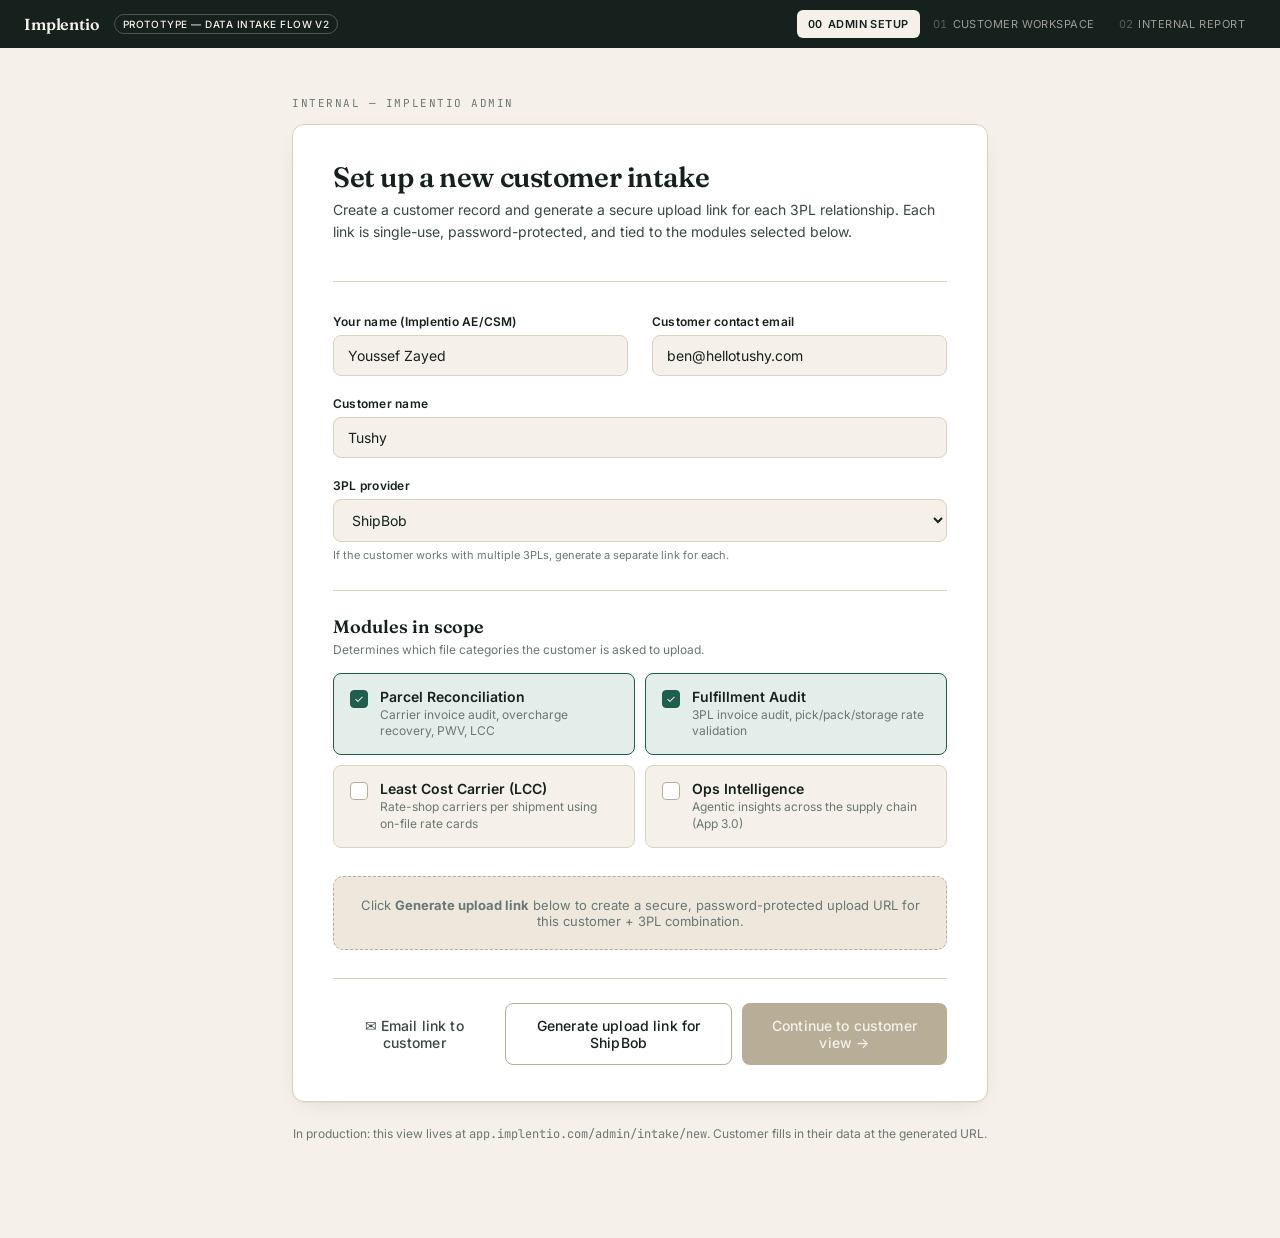
==== commit 7c9f7be6: "Added Customer Workspace flow" ====
--- a/index.html
+++ b/index.html
@@ -7,1907 +7,7 @@
 <link rel="preconnect" href="https://fonts.googleapis.com">
 <link rel="preconnect" href="https://fonts.gstatic.com" crossorigin>
 <link href="https://fonts.googleapis.com/css2?family=Fraunces:opsz,wght@9..144,400;9..144,500;9..144,600;9..144,700&family=Inter:wght@400;500;600;700&family=JetBrains+Mono:wght@400;500&display=swap" rel="stylesheet">
-<style>
-  :root {
-    --ink: #16201c;
-    --ink-soft: #3a4744;
-    --ink-mute: #6b7773;
-    --paper: #f5f1ea;
-    --paper-2: #ede7dc;
-    --card: #ffffff;
-    --line: #d9d1c2;
-    --line-strong: #b8ad97;
-    --accent: #1f5d4c;
-    --accent-soft: #e3ede9;
-    --warn: #b86b1f;
-    --warn-soft: #f6e9d8;
-    --bad: #8a2a2a;
-    --bad-soft: #f3dada;
-    --ok: #1f5d4c;
-    --ok-soft: #e3ede9;
-    --shadow: 0 1px 0 rgba(22,32,28,.04), 0 6px 24px -12px rgba(22,32,28,.18);
-  }
-  * { box-sizing: border-box; }
-  html, body { margin: 0; padding: 0; background: var(--paper); color: var(--ink); font-family: 'Inter', -apple-system, sans-serif; -webkit-font-smoothing: antialiased; }
-  body { min-height: 100vh; }
-
-  /* ---------- Top demo bar ---------- */
-  .demo-bar {
-    position: sticky; top: 0; z-index: 50;
-    background: var(--ink); color: var(--paper);
-    padding: 10px 24px;
-    display: flex; align-items: center; justify-content: space-between;
-    font-size: 12px; letter-spacing: 0.04em;
-  }
-  .demo-bar .left { display: flex; align-items: center; gap: 14px; }
-  .demo-bar .logo {
-    font-family: 'Fraunces', serif; font-weight: 600; font-size: 16px; letter-spacing: -0.01em;
-  }
-  .demo-bar .tag {
-    border: 1px solid rgba(245,241,234,.25); padding: 3px 8px; border-radius: 999px;
-    text-transform: uppercase; font-size: 10px; font-weight: 500;
-  }
-  .steps { display: flex; gap: 2px; align-items: center; flex-wrap: wrap; justify-content: flex-end; }
-  .step-btn {
-    background: transparent; color: rgba(245,241,234,.6);
-    border: 1px solid transparent; padding: 6px 10px; border-radius: 6px;
-    font: inherit; font-size: 11px; cursor: pointer; transition: all .15s;
-    text-transform: uppercase; letter-spacing: 0.04em;
-  }
-  .step-btn:hover { color: var(--paper); }
-  .step-btn.active { background: var(--paper); color: var(--ink); font-weight: 600; }
-  .step-btn .num { opacity: .5; margin-right: 5px; font-variant-numeric: tabular-nums; }
-  .step-btn.active .num { opacity: 1; }
-
-  /* ---------- Context strip (customer + 3PL on every page) ---------- */
-  .ctx-strip {
-    background: var(--paper-2); border-bottom: 1px solid var(--line);
-    padding: 10px 24px; font-size: 12px; color: var(--ink-soft);
-    display: flex; gap: 24px; align-items: center; justify-content: center; flex-wrap: wrap;
-  }
-  .ctx-strip .item { display: flex; gap: 6px; align-items: center; }
-  .ctx-strip .item .lbl { color: var(--ink-mute); text-transform: uppercase; font-size: 10px; letter-spacing: 0.08em; font-family: 'JetBrains Mono', monospace; }
-  .ctx-strip .item .val { font-weight: 600; color: var(--ink); }
-  .ctx-strip .pill-mini {
-    background: var(--accent-soft); color: var(--accent); padding: 2px 8px; border-radius: 999px;
-    font-size: 10px; font-weight: 600; text-transform: uppercase; letter-spacing: 0.05em;
-  }
-
-  /* ---------- Pages ---------- */
-  .page { display: none; animation: fade .3s ease; }
-  .page.active { display: block; }
-  @keyframes fade { from { opacity: 0; transform: translateY(4px);} to {opacity:1; transform: none;} }
-
-  .container { max-width: 1180px; margin: 0 auto; padding: 48px 32px 96px; }
-  .container.narrow { max-width: 880px; }
-
-  /* ---------- Typography ---------- */
-  h1, h2, h3 { font-family: 'Fraunces', serif; font-weight: 500; letter-spacing: -0.015em; margin: 0; }
-  h1 { font-size: 44px; line-height: 1.05; }
-  h2 { font-size: 26px; line-height: 1.15; }
-  h3 { font-size: 18px; line-height: 1.25; font-weight: 600; }
-  .eyebrow { font-family: 'JetBrains Mono', monospace; font-size: 11px; letter-spacing: 0.14em; text-transform: uppercase; color: var(--ink-mute); }
-  .lede { font-size: 17px; line-height: 1.55; color: var(--ink-soft); max-width: 60ch; }
-  p { line-height: 1.55; color: var(--ink-soft); }
-  .mono { font-family: 'JetBrains Mono', monospace; }
-
-  /* ---------- Cards / Sections ---------- */
-  .card {
-    background: var(--card); border: 1px solid var(--line); border-radius: 12px; box-shadow: var(--shadow);
-  }
-
-  /* ---------- Buttons ---------- */
-  .btn {
-    background: var(--ink); color: var(--paper); border: none; padding: 13px 28px; border-radius: 8px;
-    font: 500 14px 'Inter', sans-serif; cursor: pointer; transition: all .15s; letter-spacing: 0.01em;
-    display: inline-flex; align-items: center; gap: 10px;
-  }
-  .btn:hover { background: var(--accent); }
-  .btn:disabled { background: var(--line-strong); cursor: not-allowed; }
-  .btn.secondary { background: transparent; color: var(--ink); border: 1px solid var(--line-strong); }
-  .btn.secondary:hover { background: var(--ink); color: var(--paper); border-color: var(--ink); }
-  .btn.ghost { background: transparent; color: var(--ink-soft); border: none; padding: 8px 14px; }
-  .btn.ghost:hover { color: var(--accent); background: var(--accent-soft); }
-  .btn.sm { padding: 8px 14px; font-size: 12px; border-radius: 6px; }
-
-  /* ====================================================================== */
-  /* VIEW 0: ADMIN SETUP                                                    */
-  /* ====================================================================== */
-  .admin-wrap { max-width: 760px; margin: 0 auto; padding: 48px 32px 96px; }
-  .admin-card {
-    background: var(--card); border: 1px solid var(--line); border-radius: 12px; box-shadow: var(--shadow);
-    padding: 36px 40px;
-  }
-  .admin-card .head { margin-bottom: 32px; padding-bottom: 24px; border-bottom: 1px solid var(--line); }
-  .admin-card .head h2 { font-family: 'Fraunces', serif; font-size: 28px; font-weight: 600; }
-  .admin-card .head p { font-size: 14px; margin-top: 6px; }
-
-  .form-grid { display: grid; grid-template-columns: 1fr 1fr; gap: 20px 24px; }
-  .field { display: flex; flex-direction: column; gap: 6px; }
-  .field.full { grid-column: 1 / -1; }
-  .field label { font-size: 12px; font-weight: 600; color: var(--ink); letter-spacing: 0.02em; }
-  .field input, .field select {
-    background: var(--paper); border: 1px solid var(--line); border-radius: 8px;
-    padding: 11px 14px; font: inherit; font-size: 14px; color: var(--ink);
-    transition: border-color .15s;
-  }
-  .field input:focus, .field select:focus { outline: none; border-color: var(--accent); background: var(--card); }
-  .field .hint { font-size: 11px; color: var(--ink-mute); }
-
-  .modules-block { margin-top: 28px; padding-top: 24px; border-top: 1px solid var(--line); }
-  .modules-block h4 { font-family: 'Fraunces', serif; font-size: 18px; font-weight: 600; margin: 0 0 4px; }
-  .modules-block .sub { font-size: 12px; color: var(--ink-mute); margin-bottom: 16px; }
-  .modules-grid { display: grid; grid-template-columns: 1fr 1fr; gap: 10px; }
-  .module-tile {
-    border: 1px solid var(--line); border-radius: 8px; padding: 14px 16px; cursor: pointer;
-    display: flex; align-items: flex-start; gap: 12px; background: var(--paper);
-    transition: all .15s;
-  }
-  .module-tile:hover { border-color: var(--accent); }
-  .module-tile.selected { border-color: var(--accent); background: var(--accent-soft); }
-  .module-tile .box {
-    width: 18px; height: 18px; border-radius: 4px; border: 1.5px solid var(--line-strong);
-    flex-shrink: 0; margin-top: 2px; display: flex; align-items: center; justify-content: center;
-    background: var(--card); color: white; font-size: 11px;
-  }
-  .module-tile.selected .box { background: var(--accent); border-color: var(--accent); }
-  .module-tile .box .tick { display: none; }
-  .module-tile.selected .box .tick { display: inline; }
-  .module-tile .meta .name { font-size: 14px; font-weight: 600; color: var(--ink); }
-  .module-tile .meta .desc { font-size: 12px; color: var(--ink-mute); margin-top: 2px; line-height: 1.4; }
-
-  .link-block {
-    margin-top: 28px; padding: 20px 22px; background: var(--ink); border-radius: 10px; color: var(--paper);
-  }
-  .link-block .hdr { display: flex; justify-content: space-between; align-items: center; margin-bottom: 12px; }
-  .link-block .hdr .ttl { font-family: 'Fraunces', serif; font-weight: 600; font-size: 16px; }
-  .link-block .link-row {
-    display: flex; gap: 8px; align-items: center; background: rgba(255,255,255,.06);
-    border: 1px solid rgba(255,255,255,.12); border-radius: 6px; padding: 10px 12px;
-  }
-  .link-block .link-row .url {
-    flex: 1; font-family: 'JetBrains Mono', monospace; font-size: 12px; color: var(--paper); overflow: hidden;
-    text-overflow: ellipsis; white-space: nowrap;
-  }
-  .link-block .pw-row {
-    margin-top: 10px; display: flex; gap: 8px; font-size: 12px; color: rgba(245,241,234,.7);
-  }
-  .link-block .pw-row .pw {
-    font-family: 'JetBrains Mono', monospace; color: var(--paper); background: rgba(255,255,255,.08);
-    padding: 2px 8px; border-radius: 4px; font-weight: 500;
-  }
-  .link-block .btn { background: var(--paper); color: var(--ink); }
-  .link-block .btn:hover { background: var(--accent); color: var(--paper); }
-  .link-pending {
-    margin-top: 28px; padding: 20px 22px; background: var(--paper-2); border: 1px dashed var(--line-strong);
-    border-radius: 10px; color: var(--ink-mute); font-size: 13px; text-align: center;
-  }
-
-  /* ====================================================================== */
-  /* VIEW 1: CUSTOMER UPLOAD                                                */
-  /* ====================================================================== */
-  .upload-header { text-align: center; margin-bottom: 40px; }
-  .upload-header .brand {
-    font-family: 'Fraunces', serif; font-weight: 600; font-size: 22px; letter-spacing: -0.01em;
-    color: var(--accent); margin-bottom: 18px;
-  }
-  .upload-header .for-line {
-    display: inline-flex; gap: 10px; align-items: center; background: var(--card);
-    border: 1px solid var(--line); border-radius: 999px; padding: 6px 16px; font-size: 12px;
-    color: var(--ink-soft); margin-bottom: 22px;
-  }
-  .upload-header .for-line strong { color: var(--ink); font-weight: 600; }
-
-  .upload-group {
-    margin-bottom: 24px;
-  }
-  .upload-group-head {
-    display: flex; align-items: center; gap: 12px; margin-bottom: 12px;
-  }
-  .upload-group-head .num {
-    width: 28px; height: 28px; border-radius: 50%; background: var(--ink); color: var(--paper);
-    display: flex; align-items: center; justify-content: center; font-family: 'Fraunces', serif;
-    font-weight: 600; font-size: 14px; flex-shrink: 0;
-  }
-  .upload-group-head h3 { font-family: 'Fraunces', serif; font-size: 20px; font-weight: 600; margin: 0; flex: 1; }
-  .upload-group-head .sub { font-size: 12px; color: var(--ink-mute); }
-
-  .upload-group-body { background: var(--card); border: 1px solid var(--line); border-radius: 10px; padding: 6px 0; }
-  .upload-tile {
-    padding: 16px 22px; transition: all .15s; cursor: pointer; position: relative;
-    display: flex; align-items: center; gap: 16px; border-bottom: 1px solid var(--line);
-  }
-  .upload-tile:last-child { border-bottom: none; }
-  .upload-tile:hover { background: var(--paper); }
-  .upload-tile .icon {
-    width: 36px; height: 36px; border-radius: 7px; background: var(--paper-2);
-    display: flex; align-items: center; justify-content: center; flex-shrink: 0;
-    font-family: 'Fraunces', serif; font-weight: 600; font-size: 14px; color: var(--ink);
-  }
-  .upload-tile .meta { flex: 1; min-width: 0; }
-  .upload-tile .meta .label { font-size: 14px; font-weight: 600; color: var(--ink); margin-bottom: 2px; }
-  .upload-tile .meta .hint { font-size: 12px; color: var(--ink-mute); }
-  .upload-tile .file-list {
-    font-size: 11px; color: var(--ink-mute); margin-top: 4px; font-family: 'JetBrains Mono', monospace;
-    display: none;
-  }
-  .upload-tile.loaded .file-list { display: block; }
-  .upload-tile .status { font-size: 11px; font-weight: 500; color: var(--ink-mute); }
-  .upload-tile.loaded { background: var(--accent-soft); }
-  .upload-tile.loaded .icon { background: var(--accent); color: white; }
-  .upload-tile.loaded .status { color: var(--accent); }
-  .upload-tile.loaded .meta .label::after { content: " ✓"; color: var(--accent); }
-  .upload-tile.na { opacity: .6; }
-  .upload-tile.na .meta .label::after { content: ""; }
-
-  /* NA toggle on right */
-  .na-toggle {
-    display: flex; align-items: center; gap: 6px; padding-left: 12px; margin-left: 12px;
-    border-left: 1px solid var(--line); flex-shrink: 0;
-  }
-  .na-toggle label {
-    font-size: 11px; color: var(--ink-mute); display: inline-flex; align-items: center; gap: 6px;
-    cursor: pointer; user-select: none;
-  }
-  .na-toggle input { margin: 0; cursor: pointer; accent-color: var(--accent); }
-  .na-toggle .info {
-    width: 14px; height: 14px; border-radius: 50%; background: var(--paper-2); color: var(--ink-mute);
-    display: inline-flex; align-items: center; justify-content: center; font-size: 9px;
-    font-weight: 600; cursor: help; position: relative;
-  }
-  .na-toggle .info:hover .tooltip { display: block; }
-  .tooltip {
-    display: none; position: absolute; bottom: 100%; right: -8px; margin-bottom: 8px;
-    background: var(--ink); color: var(--paper); padding: 8px 12px; border-radius: 6px;
-    font-size: 11px; font-weight: 400; white-space: normal; width: 220px; line-height: 1.4;
-    text-transform: none; letter-spacing: 0; z-index: 10; text-align: left;
-    box-shadow: 0 8px 24px rgba(0,0,0,.2);
-  }
-  .tooltip::after {
-    content: ""; position: absolute; top: 100%; right: 10px;
-    border: 5px solid transparent; border-top-color: var(--ink);
-  }
-  .upload-tile.na .label { text-decoration: line-through; color: var(--ink-mute); }
-  .upload-tile.na .hint { font-style: italic; }
-  .upload-tile.na::after {
-    content: "Marked Not Available — combined invoice"; position: absolute; right: 220px; top: 50%;
-    transform: translateY(-50%); font-size: 11px; color: var(--warn); font-weight: 500; font-style: italic;
-  }
-
-  .upload-actions { text-align: center; margin-top: 36px; }
-
-  /* ====================================================================== */
-  /* VIEW 2: SUMMARY                                                        */
-  /* ====================================================================== */
-  .summary-list { display: flex; flex-direction: column; gap: 10px; }
-  .summary-item {
-    background: var(--card); border: 1px solid var(--line); border-radius: 10px; overflow: hidden;
-  }
-  .summary-row {
-    display: flex; align-items: center; gap: 16px; padding: 18px 22px; cursor: pointer;
-  }
-  .summary-row:hover { background: var(--paper); }
-  .check {
-    width: 24px; height: 24px; border-radius: 50%; background: var(--accent);
-    color: white; display: flex; align-items: center; justify-content: center; flex-shrink: 0;
-    font-size: 14px;
-  }
-  .check.warn { background: var(--warn); }
-  .check.bad { background: var(--bad); }
-  .check.empty { background: transparent; border: 1.5px dashed var(--line-strong); color: var(--ink-mute); }
-  .summary-item .file-name { font-weight: 600; color: var(--ink); font-size: 15px; }
-  .summary-item .file-meta { font-size: 12px; color: var(--ink-mute); margin-top: 3px; }
-  .summary-item .right { margin-left: auto; display: flex; align-items: center; gap: 16px; }
-  .summary-item .count {
-    font-family: 'JetBrains Mono', monospace; font-size: 13px; color: var(--ink); font-weight: 500;
-    background: var(--paper-2); padding: 4px 10px; border-radius: 6px;
-  }
-  .summary-item .count.na { background: var(--warn-soft); color: var(--warn); }
-  .chev { color: var(--ink-mute); transition: transform .2s; }
-  .summary-item.open .chev { transform: rotate(180deg); }
-  .summary-detail {
-    display: none; padding: 0 22px 20px 62px; border-top: 1px solid var(--line);
-    margin-top: -1px; background: var(--paper);
-  }
-  .summary-item.open .summary-detail { display: block; }
-  .summary-detail .files-row { display: flex; justify-content: space-between; padding: 10px 0; font-size: 13px; border-bottom: 1px dashed var(--line); }
-  .summary-detail .files-row:last-child { border-bottom: none; }
-  .summary-detail .files-row .name { color: var(--ink); font-family: 'JetBrains Mono', monospace; font-size: 12px; }
-  .summary-detail .files-row .info { color: var(--ink-mute); }
-  .summary-section-label {
-    font: 600 11px 'JetBrains Mono', monospace; text-transform: uppercase; letter-spacing: 0.1em;
-    color: var(--ink-mute); margin: 24px 0 10px; padding: 0 4px;
-  }
-  .summary-section-label:first-child { margin-top: 0; }
-
-  /* ====================================================================== */
-  /* VIEW 3: INTERNAL ANALYSIS                                              */
-  /* ====================================================================== */
-  .internal-header {
-    background: var(--ink); color: var(--paper); padding: 28px 32px; border-radius: 12px;
-    display: flex; justify-content: space-between; align-items: center; margin-bottom: 28px;
-    flex-wrap: wrap; gap: 20px;
-  }
-  .internal-header .meta { display: flex; gap: 32px; font-size: 12px; flex-wrap: wrap; }
-  .internal-header .meta div span { display: block; color: rgba(245,241,234,.5); font-size: 10px; letter-spacing: 0.1em; text-transform: uppercase; margin-bottom: 4px; }
-  .internal-header .meta div strong { font-weight: 500; }
-  .section-divider {
-    display: flex; align-items: center; gap: 14px; margin: 36px 0 18px;
-  }
-  .section-divider .num {
-    width: 28px; height: 28px; border-radius: 50%; background: var(--paper-2); color: var(--ink);
-    display: flex; align-items: center; justify-content: center; font-family: 'Fraunces', serif;
-    font-weight: 600; font-size: 13px; flex-shrink: 0; border: 1px solid var(--line);
-  }
-  .section-divider h2 { font-family: 'Fraunces', serif; font-weight: 600; font-size: 22px; flex: 1; }
-  .section-divider .line { flex: 0 0 60px; height: 1px; background: var(--line-strong); }
-
-  .report-card {
-    background: var(--card); border: 1px solid var(--line); border-radius: 12px; margin-bottom: 18px;
-    overflow: hidden;
-  }
-  .report-card-head {
-    padding: 20px 26px; border-bottom: 1px solid var(--line);
-    display: flex; align-items: center; gap: 14px; background: var(--paper);
-  }
-  .report-card-head h3 { flex: 1; font-family: 'Fraunces', serif; font-weight: 600; font-size: 19px; }
-  .pill {
-    font-size: 11px; font-weight: 500; padding: 4px 10px; border-radius: 999px;
-    text-transform: uppercase; letter-spacing: 0.04em;
-  }
-  .pill.ok { background: var(--ok-soft); color: var(--ok); }
-  .pill.warn { background: var(--warn-soft); color: var(--warn); }
-  .pill.bad { background: var(--bad-soft); color: var(--bad); }
-  .pill.neutral { background: var(--paper-2); color: var(--ink-soft); }
-
-  .report-card-body { padding: 24px 26px; }
-  .report-section { margin-bottom: 28px; }
-  .report-section:last-child { margin-bottom: 0; }
-  .report-section h4 {
-    font: 600 12px 'JetBrains Mono', monospace; text-transform: uppercase; letter-spacing: 0.1em;
-    color: var(--ink-mute); margin: 0 0 12px;
-  }
-  .stat-row { display: grid; grid-template-columns: repeat(4, 1fr); gap: 16px; }
-  .stat {
-    background: var(--paper); border: 1px solid var(--line); border-radius: 8px; padding: 14px 16px;
-  }
-  .stat .v { font-family: 'Fraunces', serif; font-weight: 600; font-size: 24px; color: var(--ink); line-height: 1; }
-  .stat .v.small { font-size: 18px; }
-  .stat .l { font-size: 11px; color: var(--ink-mute); margin-top: 6px; text-transform: uppercase; letter-spacing: 0.06em; }
-
-  table { width: 100%; border-collapse: collapse; font-size: 13px; }
-  table th {
-    text-align: left; font: 500 11px 'JetBrains Mono', monospace; text-transform: uppercase;
-    letter-spacing: 0.08em; color: var(--ink-mute); padding: 10px 12px; border-bottom: 1px solid var(--line);
-  }
-  table td { padding: 11px 12px; border-bottom: 1px solid var(--line); color: var(--ink-soft); vertical-align: middle; }
-  table td.mono { font-family: 'JetBrains Mono', monospace; font-size: 12px; color: var(--ink); }
-  table td strong { color: var(--ink); font-weight: 600; }
-  table tr:last-child td { border-bottom: none; }
-  table tr.bad td { background: rgba(138,42,42,.04); }
-  table tr.warn td { background: rgba(184,107,31,.04); }
-
-  .field-list { display: grid; grid-template-columns: 1fr 1fr; gap: 8px 24px; }
-  .field-row { display: flex; align-items: center; gap: 10px; padding: 7px 0; font-size: 13px; border-bottom: 1px dashed var(--line); }
-  .field-row:last-child, .field-row:nth-last-child(2) { border-bottom: none; }
-  .field-row .dot { width: 8px; height: 8px; border-radius: 50%; flex-shrink: 0; }
-  .field-row.ok .dot { background: var(--ok); }
-  .field-row.miss .dot { background: var(--bad); }
-  .field-row.opt .dot { background: var(--line-strong); }
-  .field-row.opt-have .dot { background: var(--warn); }
-  .field-row .name { font-family: 'JetBrains Mono', monospace; font-size: 12px; color: var(--ink); }
-  .field-row .req { margin-left: auto; font-size: 11px; color: var(--ink-mute); text-transform: uppercase; letter-spacing: 0.04em; }
-  .field-row.miss .req { color: var(--bad); font-weight: 600; }
-
-  .issue-list { display: flex; flex-direction: column; gap: 8px; }
-  .issue {
-    display: flex; gap: 12px; padding: 12px 14px; background: var(--paper); border-left: 3px solid var(--line-strong);
-    border-radius: 4px; font-size: 13px; line-height: 1.5;
-  }
-  .issue.warn { border-left-color: var(--warn); background: var(--warn-soft); }
-  .issue.bad { border-left-color: var(--bad); background: var(--bad-soft); }
-  .issue.ok { border-left-color: var(--ok); background: var(--ok-soft); }
-  .issue .label { font-weight: 600; color: var(--ink); margin-right: 6px; }
-
-  .legend { display: flex; gap: 16px; font-size: 11px; color: var(--ink-mute); margin-bottom: 14px; flex-wrap: wrap; }
-  .legend span { display: inline-flex; align-items: center; gap: 6px; }
-  .legend .dot { width: 8px; height: 8px; border-radius: 50%; }
-  .legend .ok .dot { background: var(--ok); }
-  .legend .miss .dot { background: var(--bad); }
-  .legend .opt .dot { background: var(--line-strong); }
-  .legend .opt-have .dot { background: var(--warn); }
-
-  /* ====================================================================== */
-  /* VIEW 4: REPORT CARD                                                    */
-  /* ====================================================================== */
-  .report-doc {
-    background: var(--card); border: 1px solid var(--line); border-radius: 12px;
-    padding: 56px 64px; box-shadow: var(--shadow);
-  }
-  .report-doc .doc-head { border-bottom: 1px solid var(--line); padding-bottom: 28px; margin-bottom: 32px; display: flex; justify-content: space-between; align-items: flex-start; gap: 24px; }
-  .report-doc .doc-head .left h1 { font-size: 32px; margin-bottom: 8px; }
-  .report-doc .doc-head .left .sub { color: var(--ink-mute); font-size: 13px; font-family: 'JetBrains Mono', monospace; }
-  .report-doc .doc-head .right { text-align: right; font-size: 12px; color: var(--ink-mute); font-family: 'JetBrains Mono', monospace; }
-  .report-doc .doc-head .right .grade {
-    display: inline-block; font-family: 'Fraunces', serif; font-size: 56px; font-weight: 600; line-height: 1;
-    color: var(--warn); margin-bottom: 6px;
-  }
-  .summary-bar { display: grid; grid-template-columns: repeat(4, 1fr); gap: 1px; background: var(--line); border: 1px solid var(--line); border-radius: 8px; overflow: hidden; margin-bottom: 36px; }
-  .summary-bar .cell { background: var(--card); padding: 18px 20px; }
-  .summary-bar .cell .n { font-family: 'Fraunces', serif; font-size: 32px; font-weight: 600; line-height: 1; }
-  .summary-bar .cell .n.ok { color: var(--ok); }
-  .summary-bar .cell .n.warn { color: var(--warn); }
-  .summary-bar .cell .n.bad { color: var(--bad); }
-  .summary-bar .cell .l { font-size: 11px; text-transform: uppercase; letter-spacing: 0.08em; color: var(--ink-mute); margin-top: 8px; }
-
-  .doc-section { margin-bottom: 40px; }
-  .doc-section h2 { font-size: 20px; margin-bottom: 16px; padding-bottom: 10px; border-bottom: 1px solid var(--line); }
-  .doc-section .scorecard { display: flex; flex-direction: column; gap: 10px; }
-  .score-row {
-    display: grid; grid-template-columns: 1fr 100px 100px;
-    gap: 16px; align-items: center; padding: 14px 0; border-bottom: 1px dashed var(--line);
-  }
-  .score-row:last-child { border-bottom: none; }
-  .score-row .label { font-size: 14px; color: var(--ink); }
-  .score-row .label strong { font-weight: 600; }
-  .score-row .label .sub { font-size: 12px; color: var(--ink-mute); margin-top: 2px; }
-  .score-row .status { text-align: right; }
-  .score-row .status .pill { font-size: 10px; }
-  .score-row .bar-wrap { background: var(--paper-2); border-radius: 4px; height: 6px; overflow: hidden; }
-  .score-row .bar { height: 100%; border-radius: 4px; background: var(--ok); }
-  .score-row .bar.warn { background: var(--warn); }
-  .score-row .bar.bad { background: var(--bad); }
-
-  .action-list { display: flex; flex-direction: column; gap: 10px; }
-  .action {
-    display: flex; gap: 14px; padding: 14px 16px; background: var(--paper); border-radius: 8px;
-    border: 1px solid var(--line);
-  }
-  .action .num {
-    width: 26px; height: 26px; border-radius: 50%; background: var(--ink); color: var(--paper);
-    display: flex; align-items: center; justify-content: center; font-size: 12px; font-weight: 600;
-    flex-shrink: 0;
-  }
-  .action .body { flex: 1; font-size: 13px; line-height: 1.5; color: var(--ink-soft); }
-  .action .body strong { color: var(--ink); font-weight: 600; }
-  .action .owner { font-size: 11px; color: var(--ink-mute); text-transform: uppercase; letter-spacing: 0.06em; font-family: 'JetBrains Mono', monospace; }
-
-  .report-actions {
-    display: flex; gap: 12px; justify-content: space-between; align-items: center;
-    background: var(--ink); padding: 18px 24px; border-radius: 10px; margin-top: 28px;
-    flex-wrap: wrap;
-  }
-  .report-actions .info { color: var(--paper); font-size: 13px; }
-  .report-actions .info strong { font-weight: 600; }
-  .report-actions .actions-r { display: flex; gap: 8px; }
-  .report-actions .btn { background: var(--paper); color: var(--ink); }
-  .report-actions .btn:hover { background: var(--accent); color: var(--paper); }
-  .report-actions .btn.secondary { background: transparent; color: var(--paper); border: 1px solid rgba(245,241,234,.3); }
-  .report-actions .btn.secondary:hover { background: rgba(245,241,234,.1); }
-
-  /* ---------- Toast ---------- */
-  .toast {
-    position: fixed; bottom: 32px; right: 32px; background: var(--ink); color: var(--paper);
-    padding: 14px 20px; border-radius: 8px; font-size: 13px; box-shadow: 0 10px 30px rgba(0,0,0,.2);
-    transform: translateY(20px); opacity: 0; transition: all .25s; z-index: 100;
-    display: flex; align-items: center; gap: 12px;
-  }
-  .toast.show { transform: none; opacity: 1; }
-  .toast .check { width: 20px; height: 20px; font-size: 12px; }
-
-  /* ---------- Upload progress modal ---------- */
-  .modal-bg {
-    position: fixed; inset: 0; background: rgba(22,32,28,.5); backdrop-filter: blur(4px);
-    z-index: 200; display: none; align-items: center; justify-content: center;
-  }
-  .modal-bg.show { display: flex; }
-  .modal {
-    background: var(--card); border-radius: 14px; padding: 32px; width: 460px; max-width: 92vw;
-    box-shadow: 0 30px 80px rgba(0,0,0,.3);
-  }
-  .modal h3 { font-family: 'Fraunces', serif; font-size: 22px; font-weight: 600; margin-bottom: 6px; }
-  .modal p.sub { font-size: 13px; color: var(--ink-mute); margin: 0 0 20px; }
-  .progress-list { display: flex; flex-direction: column; gap: 8px; max-height: 240px; overflow-y: auto; }
-  .prog-row {
-    display: flex; gap: 12px; align-items: center; padding: 8px 0; font-size: 12px;
-    border-bottom: 1px dashed var(--line);
-  }
-  .prog-row:last-child { border-bottom: none; }
-  .prog-row .name { flex: 1; font-family: 'JetBrains Mono', monospace; color: var(--ink); overflow: hidden; text-overflow: ellipsis; white-space: nowrap; }
-  .prog-row .pct { color: var(--ink-mute); font-family: 'JetBrains Mono', monospace; min-width: 36px; text-align: right; }
-  .prog-row .bar { flex: 0 0 80px; height: 4px; background: var(--paper-2); border-radius: 2px; overflow: hidden; }
-  .prog-row .bar-fill { height: 100%; background: var(--accent); width: 0; transition: width .15s; }
-  .prog-row.done .pct { color: var(--accent); }
-  .prog-row.done .bar-fill { background: var(--accent); }
-  .modal-footer { margin-top: 22px; display: flex; justify-content: space-between; align-items: center; font-size: 12px; color: var(--ink-mute); }
-
-  /* ---------- Small bits ---------- */
-  .divider { height: 1px; background: var(--line); margin: 28px 0; }
-  .grid-2 { display: grid; grid-template-columns: 1fr 1fr; gap: 16px; }
-
-  @media (max-width: 800px) {
-    .form-grid, .modules-grid, .stat-row, .field-list, .grid-2, .summary-bar { grid-template-columns: 1fr; }
-    .container { padding: 28px 18px 64px; }
-    .admin-wrap { padding: 28px 18px 64px; }
-    .admin-card { padding: 24px 22px; }
-    .report-doc { padding: 32px 24px; }
-    h1 { font-size: 32px; }
-    .upload-tile.na::after { display: none; }
-    .upload-tile { flex-wrap: wrap; }
-    .na-toggle { border-left: none; padding-left: 0; margin-left: 0; }
-  }
-
-/* ===== Analysis workflow (Page 3) ===== */
-
-  /* ====================================================================== */
-  /* VIEW 3 — REBUILT: ANALYSIS WORKFLOW (single-open accordion)            */
-  /* ====================================================================== */
-
-  /* Review progress bar (sticky under demo bar) */
-  .ax-progress {
-    position: sticky; top: 42px; z-index: 30;
-    background: var(--card); border: 1px solid var(--line); border-radius: 12px;
-    box-shadow: var(--shadow); padding: 15px 20px; margin-bottom: 26px;
-    display: flex; align-items: center; gap: 22px; flex-wrap: wrap;
-  }
-  .ax-progress .pg-left { flex: 1; min-width: 220px; }
-  .ax-progress .pg-count { font-family: 'Fraunces', serif; font-weight: 600; font-size: 16px; color: var(--ink); }
-  .ax-progress .pg-count b { color: var(--accent); }
-  .ax-progress .pg-track { height: 6px; background: var(--paper-2); border-radius: 4px; margin-top: 9px; overflow: hidden; }
-  .ax-progress .pg-fill { height: 100%; background: var(--accent); border-radius: 4px; width: 0; transition: width .3s ease; }
-  .ax-progress .pg-actions { display: flex; gap: 8px; }
-
-  /* Group label inside workflow */
-  .ax-group { display: flex; align-items: center; gap: 12px; margin: 32px 0 14px; }
-  .ax-group .lbl {
-    font: 600 11px 'JetBrains Mono', monospace; text-transform: uppercase; letter-spacing: 0.14em;
-    color: var(--ink-mute); white-space: nowrap;
-  }
-  .ax-group .line { flex: 1; height: 1px; background: var(--line); }
-  .ax-group .cnt { font: 500 11px 'JetBrains Mono', monospace; color: var(--ink-mute); white-space: nowrap; }
-
-  /* Accordion item */
-  .ax-list { display: flex; flex-direction: column; gap: 12px; }
-  .ax {
-    background: var(--card); border: 1px solid var(--line); border-radius: 12px;
-    box-shadow: var(--shadow); overflow: hidden; transition: border-color .15s, box-shadow .15s;
-  }
-  .ax.open { border-color: var(--line-strong); box-shadow: 0 1px 0 rgba(22,32,28,.04), 0 22px 54px -24px rgba(22,32,28,.45); }
-  .ax-head { display: flex; align-items: center; gap: 16px; padding: 17px 22px; cursor: pointer; }
-  .ax-head:hover { background: var(--paper); }
-  .ax.open .ax-head { background: var(--paper); border-bottom: 1px solid var(--line); }
-
-  .ax-num {
-    width: 34px; height: 34px; border-radius: 9px; flex-shrink: 0;
-    display: flex; align-items: center; justify-content: center;
-    font-family: 'Fraunces', serif; font-weight: 600; font-size: 14px;
-    background: var(--paper-2); color: var(--ink); border: 1px solid var(--line);
-  }
-  .ax.s-ok .ax-num { background: var(--ok-soft); color: var(--ok); border-color: transparent; }
-  .ax.s-warn .ax-num { background: var(--warn-soft); color: var(--warn); border-color: transparent; }
-  .ax.s-bad .ax-num { background: var(--bad-soft); color: var(--bad); border-color: transparent; }
-  .ax.s-ai .ax-num { background: #ece7f5; color: #5b4b8a; border-color: transparent; }
-
-  .ax-titles { flex: 1; min-width: 0; }
-  .ax-titles .t { font-family: 'Fraunces', serif; font-weight: 600; font-size: 17px; color: var(--ink); line-height: 1.2; }
-  .ax-titles .s { font-size: 12.5px; color: var(--ink-mute); margin-top: 3px; line-height: 1.4; }
-
-  .ax-status-wrap { display: flex; align-items: center; gap: 12px; flex-shrink: 0; }
-
-  .ax-reviewed {
-    display: inline-flex; align-items: center; gap: 7px; font-size: 11px; color: var(--ink-mute);
-    cursor: pointer; user-select: none; padding: 5px 11px; border-radius: 999px; border: 1px solid var(--line);
-    background: var(--card); transition: all .15s; white-space: nowrap;
-  }
-  .ax-reviewed:hover { border-color: var(--accent); color: var(--accent); }
-  .ax-reviewed .bx {
-    width: 15px; height: 15px; border-radius: 4px; border: 1.5px solid var(--line-strong);
-    display: flex; align-items: center; justify-content: center; font-size: 10px; color: #fff; background: var(--card);
-  }
-  .ax.reviewed .ax-reviewed { background: var(--accent-soft); border-color: var(--accent); color: var(--accent); }
-  .ax.reviewed .ax-reviewed .bx { background: var(--accent); border-color: var(--accent); }
-  .ax.reviewed .ax-reviewed .bx::after { content: "\2713"; }
-
-  .ax-chev { color: var(--ink-mute); transition: transform .2s; flex-shrink: 0; }
-  .ax.open .ax-chev { transform: rotate(180deg); }
-
-  .ax-body { display: none; padding: 26px; }
-  .ax.open .ax-body { display: block; animation: fade .25s ease; }
-
-  /* What-this-checks explainer */
-  .what-box {
-    display: flex; gap: 13px; padding: 14px 16px; background: var(--accent-soft);
-    border-radius: 10px; margin-bottom: 24px; border: 1px solid #d2e2db;
-  }
-  .what-box .ico { font-size: 14px; flex-shrink: 0; margin-top: 1px; }
-  .what-box .txt { font-size: 13px; line-height: 1.55; color: var(--ink-soft); }
-  .what-box .txt b { color: var(--ink); font-weight: 600; }
-
-  /* Owner pill for actions */
-  .owner-pill {
-    font: 500 10px 'JetBrains Mono', monospace; text-transform: uppercase; letter-spacing: 0.05em;
-    padding: 3px 8px; border-radius: 5px; background: var(--paper-2); color: var(--ink-soft); white-space: nowrap;
-  }
-  .owner-pill.cust { background: var(--warn-soft); color: var(--warn); }
-  .owner-pill.dev { background: #e6e1f2; color: #5b4b8a; }
-  .owner-pill.om { background: var(--accent-soft); color: var(--accent); }
-  .action.with-owner .body { display: flex; align-items: center; gap: 12px; justify-content: space-between; }
-  .action.with-owner .body .txt { flex: 1; }
-
-  /* Coverage strips (time-period) */
-  .cov-row { display: flex; align-items: center; gap: 14px; padding: 11px 0; border-bottom: 1px dashed var(--line); }
-  .cov-row:last-child { border-bottom: none; }
-  .cov-row .cov-label { width: 150px; flex-shrink: 0; font-size: 13px; color: var(--ink); font-weight: 500; }
-  .cov-row .cov-label .sl { font-family: 'JetBrains Mono', monospace; font-size: 10.5px; color: var(--ink-mute); display: block; margin-top: 1px; font-weight: 400; }
-  .cov-cells { display: flex; gap: 3px; flex: 1; flex-wrap: wrap; }
-  .cov-cell {
-    flex: 1; min-width: 22px; height: 26px; border-radius: 4px; display: flex; align-items: center; justify-content: center;
-    font: 500 9px 'JetBrains Mono', monospace; color: #fff;
-  }
-  .cov-cell.have { background: var(--ok); }
-  .cov-cell.miss { background: var(--bad); }
-  .cov-cell.na { background: var(--paper-2); color: var(--ink-mute); }
-  .cov-row .cov-verdict { width: 110px; flex-shrink: 0; text-align: right; font-size: 11px; }
-
-  /* Effective-date track */
-  .track {
-    position: relative; flex: 1; height: 26px; background: var(--bad-soft); border-radius: 5px;
-    overflow: hidden; border: 1px solid var(--line);
-  }
-  .track .seg { position: absolute; top: 0; bottom: 0; }
-  .track .seg.have { background: var(--ok); }
-  .track .seg.gap { background: repeating-linear-gradient(45deg, #f3dada, #f3dada 5px, #e8c5c5 5px, #e8c5c5 10px); }
-  .track-scale { display: flex; justify-content: space-between; font: 500 10px 'JetBrains Mono', monospace; color: var(--ink-mute); margin: 4px 0 14px 164px; }
-
-  /* Classification panel (type analysis) */
-  .class-grid { display: grid; grid-template-columns: 1fr 1fr; gap: 10px; }
-  .class-item { border: 1px solid var(--line); border-radius: 9px; padding: 13px 15px; background: var(--paper); }
-  .class-item .k { font: 500 10px 'JetBrains Mono', monospace; text-transform: uppercase; letter-spacing: 0.08em; color: var(--ink-mute); }
-  .class-item .v { font-family: 'Fraunces', serif; font-weight: 600; font-size: 15px; color: var(--ink); margin-top: 6px; line-height: 1.25; }
-  .class-item .note { font-size: 11.5px; color: var(--ink-mute); margin-top: 5px; line-height: 1.4; }
-  .class-item.flag { border-color: var(--warn); background: var(--warn-soft); }
-
-  /* Field tier group */
-  .tier { margin-bottom: 20px; }
-  .tier:last-child { margin-bottom: 0; }
-  .tier .tier-head { display: flex; align-items: center; gap: 8px; margin-bottom: 10px; }
-  .tier .tier-head .nm { font: 600 12px 'Inter', sans-serif; color: var(--ink); }
-  .tier .tier-head .ct { font: 500 11px 'JetBrains Mono', monospace; color: var(--ink-mute); }
-  .tier .tier-head .ln { flex: 1; height: 1px; background: var(--line); }
-  .unmapped { display: flex; flex-wrap: wrap; gap: 7px; }
-  .unmapped .chip {
-    font: 500 11px 'JetBrains Mono', monospace; padding: 5px 10px; border-radius: 6px;
-    background: var(--paper-2); color: var(--ink-soft); border: 1px dashed var(--line-strong);
-  }
-
-  /* Footer controls inside analysis */
-  .ax-foot {
-    display: flex; align-items: center; justify-content: space-between; gap: 12px;
-    margin-top: 26px; padding-top: 20px; border-top: 1px solid var(--line); flex-wrap: wrap;
-  }
-  .ax-foot .left-actions { display: flex; gap: 8px; flex-wrap: wrap; }
-
-  /* Developer details */
-  .dev-details { margin-top: 18px; border: 1px dashed var(--line-strong); border-radius: 9px; background: var(--paper); }
-  .dev-details summary {
-    cursor: pointer; padding: 12px 16px; font: 600 11px 'JetBrains Mono', monospace; text-transform: uppercase;
-    letter-spacing: 0.08em; color: var(--ink-mute); list-style: none; display: flex; align-items: center; gap: 9px;
-  }
-  .dev-details summary::-webkit-details-marker { display: none; }
-  .dev-details summary::before { content: "\203A"; transition: transform .2s; display: inline-block; font-size: 14px; }
-  .dev-details[open] summary::before { transform: rotate(90deg); }
-  .dev-details .dev-body { padding: 0 16px 16px; font-size: 12.5px; color: var(--ink-soft); line-height: 1.7; }
-  .dev-details .dev-body code { font-family: 'JetBrains Mono', monospace; font-size: 11.5px; background: var(--paper-2); padding: 1px 5px; border-radius: 4px; color: var(--ink); }
-
-  /* Preview / planned banners */
-  .preview-banner {
-    display: flex; gap: 12px; padding: 13px 16px; background: #efe9f6; border: 1px solid #d9cdec;
-    border-radius: 10px; margin-bottom: 22px; font-size: 12.5px; color: #5b4b8a; line-height: 1.5; align-items: center;
-  }
-  .ax.locked .ax-head { cursor: default; }
-  .ax.locked .ax-head:hover { background: var(--card); }
-  .ax.locked .ax-num { background: var(--paper-2); color: var(--ink-mute); }
-  .ax.locked { opacity: .78; }
-
-  /* Files in scope strip */
-  .files-scope {
-    display: flex; gap: 16px; flex-wrap: wrap; padding: 13px 16px; background: var(--paper);
-    border: 1px solid var(--line); border-radius: 10px; margin-bottom: 16px; font-size: 12px; align-items: center;
-  }
-  .files-scope .fl { display: inline-flex; align-items: center; gap: 8px; }
-  .files-scope .fl .ic { width: 24px; height: 24px; border-radius: 6px; background: var(--ink); color: var(--paper); display: flex; align-items: center; justify-content: center; font: 600 9px 'Fraunces', serif; }
-  .files-scope .fl .nm { font-family: 'JetBrains Mono', monospace; font-size: 11px; color: var(--ink); }
-
-  /* Per-file toggle (Invoices vs Support file) */
-  .file-tabs {
-    display: inline-flex; gap: 4px; background: var(--paper-2); border: 1px solid var(--line);
-    border-radius: 11px; padding: 4px; margin: 2px 0 16px;
-  }
-  .file-tab {
-    display: inline-flex; align-items: center; gap: 8px; border: 0; background: transparent; cursor: pointer;
-    font: 600 12.5px 'Inter', sans-serif; color: var(--ink-mute); padding: 7px 15px; border-radius: 8px; transition: all .12s;
-  }
-  .file-tab .ic { width: 20px; height: 20px; border-radius: 5px; background: var(--ink-mute); color: var(--paper); display: flex; align-items: center; justify-content: center; font: 700 8px 'Fraunces', serif; }
-  .file-tab:hover { color: var(--ink); }
-  .file-tab.active { background: var(--paper); color: var(--ink); box-shadow: var(--shadow); }
-  .file-tab.active .ic { background: var(--accent); }
-  .file-panel { display: none; }
-  .file-panel.active { display: block; animation: axfade .18s ease; }
-  @keyframes axfade { from { opacity: 0; transform: translateY(3px); } to { opacity: 1; transform: none; } }
-  .file-banner {
-    display: flex; align-items: center; gap: 9px; font-size: 12.5px; color: var(--ink-soft);
-    background: var(--accent-soft); border-radius: 8px; padding: 9px 13px; margin-bottom: 14px;
-  }
-  .file-banner b { color: var(--accent); }
-  .file-banner .tag { font: 700 9px 'Fraunces', serif; letter-spacing: .06em; text-transform: uppercase; background: var(--accent); color: var(--paper); padding: 3px 8px; border-radius: 5px; }
-
-  /* Remap button inside field mapping tables */
-  .btn.remap { padding: 4px 11px; font-size: 11px; border-radius: 7px; }
-  .map-table td { vertical-align: middle; }
-  .map-table .cust-field { font-family: 'JetBrains Mono', monospace; font-size: 11.5px; color: var(--ink); }
-  .map-table .cust-field.none { color: var(--bad); font-style: italic; }
-
-  @media (max-width: 800px) {
-    .class-grid { grid-template-columns: 1fr; }
-    .cov-row { flex-wrap: wrap; }
-    .cov-row .cov-label, .cov-row .cov-verdict { width: auto; text-align: left; }
-    .track-scale { margin-left: 0; }
-    .ax-status-wrap .ax-reviewed { display: none; }
-  }
-
-
-  /* ====================================================================== */
-  /* VIEW 3 — INTERNAL REPORT (2-column workspace + client action panel)    */
-  /* ====================================================================== */
-  .container.wide { max-width: 1340px; }
-
-  .ir-layout {
-    display: grid;
-    grid-template-columns: minmax(0, 1fr) 372px;
-    gap: 28px;
-    align-items: start;
-  }
-  .ir-main { min-width: 0; }
-
-  /* ---- Report header / version controls ---- */
-  .ir-titlebar { margin-bottom: 18px; }
-  .ir-titlebar h1 { font-size: 38px; }
-  .ir-titlebar .ir-sub { font-size: 13px; color: var(--ink-mute); margin-top: 8px; font-family: 'JetBrains Mono', monospace; }
-
-  .ir-version {
-    background: var(--card); border: 1px solid var(--line); border-radius: 12px;
-    box-shadow: var(--shadow); padding: 18px 20px; margin-bottom: 22px;
-  }
-  .ir-version .vh { display: flex; align-items: center; gap: 14px; flex-wrap: wrap; }
-  .ir-version .vh h4 { font: 600 12px 'JetBrains Mono', monospace; text-transform: uppercase; letter-spacing: 0.1em; color: var(--ink-mute); margin: 0; }
-  .ir-version select {
-    background: var(--paper); border: 1px solid var(--line); border-radius: 8px;
-    padding: 9px 12px; font: 500 13px 'Inter', sans-serif; color: var(--ink); cursor: pointer; min-width: 230px;
-  }
-  .ir-version select:focus { outline: none; border-color: var(--accent); }
-  .ir-version .vh .compare { margin-left: auto; font: 500 11px 'JetBrains Mono', monospace; color: var(--ink-mute); }
-  .ir-diff { display: flex; gap: 8px; margin-top: 14px; flex-wrap: wrap; }
-  .diff-chip {
-    display: inline-flex; align-items: center; gap: 7px; padding: 6px 12px; border-radius: 999px;
-    font: 600 12px 'Inter', sans-serif; border: 1px solid var(--line);
-  }
-  .diff-chip .n { font-family: 'Fraunces', serif; font-size: 15px; }
-  .diff-chip.new { background: var(--bad-soft); color: var(--bad); border-color: transparent; }
-  .diff-chip.fixed { background: var(--ok-soft); color: var(--ok); border-color: transparent; }
-  .diff-chip.same { background: var(--paper-2); color: var(--ink-soft); }
-  .ir-version .helper { font-size: 12px; color: var(--ink-mute); margin: 12px 0 0; line-height: 1.5; }
-
-  /* ---- Report overview card ---- */
-  .ir-overview {
-    background: var(--ink); color: var(--paper); border-radius: 14px; padding: 24px 26px; margin-bottom: 28px;
-  }
-  .ir-overview .ov-grid { display: grid; grid-template-columns: repeat(4, 1fr); gap: 1px; background: rgba(245,241,234,.12); border-radius: 10px; overflow: hidden; }
-  .ir-overview .ov-cell { background: var(--ink); padding: 16px 18px; }
-  .ir-overview .ov-cell .n { font-family: 'Fraunces', serif; font-weight: 600; font-size: 30px; line-height: 1; color: var(--paper); }
-  .ir-overview .ov-cell .n.warn { color: #f0b46e; }
-  .ir-overview .ov-cell .n.ok { color: #7fcaa9; }
-  .ir-overview .ov-cell .n.bad { color: #e89090; }
-  .ir-overview .ov-cell .l { font: 500 10px 'JetBrains Mono', monospace; text-transform: uppercase; letter-spacing: 0.08em; color: rgba(245,241,234,.55); margin-top: 9px; }
-  .ir-overview .ov-foot { display: flex; align-items: center; justify-content: space-between; gap: 16px; margin-top: 20px; flex-wrap: wrap; }
-  .ir-overview .ov-foot .note { font-size: 12.5px; color: rgba(245,241,234,.7); line-height: 1.5; max-width: 52ch; }
-  .ov-complete {
-    display: inline-flex; align-items: center; gap: 9px; cursor: pointer; user-select: none;
-    background: rgba(245,241,234,.08); border: 1px solid rgba(245,241,234,.22); color: var(--paper);
-    padding: 9px 15px; border-radius: 999px; font: 600 12px 'Inter', sans-serif; transition: all .15s; white-space: nowrap;
-  }
-  .ov-complete:hover { background: rgba(245,241,234,.14); }
-  .ov-complete .bx { width: 16px; height: 16px; border-radius: 5px; border: 1.5px solid rgba(245,241,234,.5); display: flex; align-items: center; justify-content: center; font-size: 11px; }
-  .ir-overview.done .ov-complete { background: #2f7a64; border-color: #2f7a64; }
-  .ir-overview.done .ov-complete .bx { background: var(--paper); border-color: var(--paper); color: var(--accent); }
-  .ir-overview.done .ov-complete .bx::after { content: "\2713"; }
-  .ir-overview.done .ov-cell .n.compl { color: #7fcaa9; }
-
-  /* ---- Analysis cards (reuses .ax visual language) ---- */
-  .ir-group { display: flex; align-items: center; gap: 12px; margin: 30px 0 14px; }
-  .ir-group .lbl { font: 600 11px 'JetBrains Mono', monospace; text-transform: uppercase; letter-spacing: 0.14em; color: var(--ink-mute); white-space: nowrap; }
-  .ir-group .line { flex: 1; height: 1px; background: var(--line); }
-
-  .acard {
-    background: var(--card); border: 1px solid var(--line); border-radius: 14px;
-    box-shadow: var(--shadow); overflow: hidden; margin-bottom: 16px; transition: border-color .15s, box-shadow .15s;
-  }
-  .acard.open { border-color: var(--line-strong); box-shadow: 0 1px 0 rgba(22,32,28,.04), 0 22px 54px -26px rgba(22,32,28,.4); }
-  .acard.complete { border-color: var(--accent); }
-  .acard-head { display: flex; align-items: center; gap: 16px; padding: 18px 22px; cursor: pointer; }
-  .acard-head:hover { background: var(--paper); }
-  .acard.open .acard-head { background: var(--paper); border-bottom: 1px solid var(--line); }
-  .acard-score {
-    width: 46px; height: 46px; border-radius: 11px; flex-shrink: 0; display: flex; flex-direction: column;
-    align-items: center; justify-content: center; line-height: 1;
-    font-family: 'Fraunces', serif; font-weight: 600; border: 1px solid var(--line); background: var(--paper-2);
-  }
-  .acard-score .pct { font-size: 15px; }
-  .acard-score .u { font: 500 8px 'JetBrains Mono', monospace; opacity: .7; margin-top: 2px; }
-  .acard.s-ok .acard-score { background: var(--ok-soft); color: var(--ok); border-color: transparent; }
-  .acard.s-warn .acard-score { background: var(--warn-soft); color: var(--warn); border-color: transparent; }
-  .acard.s-bad .acard-score { background: var(--bad-soft); color: var(--bad); border-color: transparent; }
-  .acard-titles { flex: 1; min-width: 0; }
-  .acard-titles .t { font-family: 'Fraunces', serif; font-weight: 600; font-size: 18px; color: var(--ink); line-height: 1.2; }
-  .acard-titles .s { font-size: 12.5px; color: var(--ink-mute); margin-top: 3px; line-height: 1.4; }
-  .acard-head .hstat { display: flex; align-items: center; gap: 10px; flex-shrink: 0; }
-  .acard-chev { color: var(--ink-mute); transition: transform .2s; flex-shrink: 0; font-size: 13px; }
-  .acard.open .acard-chev { transform: rotate(180deg); }
-  .acard-body { display: none; padding: 24px 26px; }
-  .acard.open .acard-body { display: block; animation: fade .25s ease; }
-
-  /* Section blocks inside an analysis */
-  .ablock { margin-bottom: 26px; }
-  .ablock:last-child { margin-bottom: 0; }
-  .ablock > h5 {
-    font: 600 11px 'JetBrains Mono', monospace; text-transform: uppercase; letter-spacing: 0.1em;
-    color: var(--ink-mute); margin: 0 0 12px; display: flex; align-items: center; gap: 8px;
-  }
-  .ablock > h5 .pin { width: 5px; height: 5px; border-radius: 50%; background: var(--accent); }
-
-  /* Section summary */
-  .sum-grid { display: grid; grid-template-columns: repeat(2, 1fr) 1.4fr; gap: 12px; }
-  .sum-tile { background: var(--paper); border: 1px solid var(--line); border-radius: 9px; padding: 14px 16px; }
-  .sum-tile .v { font-family: 'Fraunces', serif; font-weight: 600; font-size: 22px; color: var(--ink); line-height: 1; }
-  .sum-tile .v.warn { color: var(--warn); } .sum-tile .v.bad { color: var(--bad); } .sum-tile .v.ok { color: var(--ok); }
-  .sum-tile .k { font-size: 10.5px; color: var(--ink-mute); margin-top: 7px; text-transform: uppercase; letter-spacing: 0.06em; }
-  .sum-tile.impact .v, .sum-tile.rec .v { font-size: 13.5px; line-height: 1.4; font-family: 'Inter', sans-serif; font-weight: 600; }
-  .sum-tile.impact { background: var(--warn-soft); border-color: transparent; }
-
-  /* Files information */
-  .files-grid { display: grid; grid-template-columns: 1fr 1fr 1.2fr; gap: 16px; }
-  .files-col h6 { font: 600 11px 'Inter', sans-serif; color: var(--ink); margin: 0 0 9px; }
-  .file-line { display: flex; align-items: center; gap: 9px; padding: 7px 0; font-size: 12.5px; border-bottom: 1px dashed var(--line); }
-  .file-line:last-child { border-bottom: none; }
-  .file-line .fn { font-family: 'JetBrains Mono', monospace; font-size: 11.5px; color: var(--ink); overflow: hidden; text-overflow: ellipsis; white-space: nowrap; }
-  .file-line .ic { width: 22px; height: 22px; border-radius: 6px; flex-shrink: 0; background: var(--ink); color: var(--paper); display: flex; align-items: center; justify-content: center; font: 700 8px 'Fraunces', serif; }
-  .file-line.miss .ic { background: var(--bad); }
-  .file-line .fq { margin-left: auto; flex-shrink: 0; }
-
-  /* Raw data check table */
-  .rd-table { width: 100%; border-collapse: collapse; font-size: 13px; }
-  .rd-table th { text-align: left; font: 500 10px 'JetBrains Mono', monospace; text-transform: uppercase; letter-spacing: 0.08em; color: var(--ink-mute); padding: 9px 10px; border-bottom: 1px solid var(--line); }
-  .rd-table td { padding: 12px 10px; border-bottom: 1px solid var(--line); color: var(--ink-soft); vertical-align: top; }
-  .rd-table tr:last-child td { border-bottom: none; }
-  .rd-table .issue-cell strong { color: var(--ink); font-weight: 600; display: block; margin-bottom: 2px; }
-  .rd-table .issue-cell .meta { font-size: 11.5px; color: var(--ink-mute); }
-  .rd-table tr.resolved { opacity: .55; }
-  .rd-table tr.resolved .issue-cell strong { text-decoration: line-through; }
-  .rd-table tr.ignored { opacity: .5; }
-  .rd-table td.src { font-family: 'JetBrains Mono', monospace; font-size: 11px; color: var(--ink); }
-
-  .sev { display: inline-flex; align-items: center; gap: 6px; font: 600 10.5px 'Inter', sans-serif; padding: 3px 9px 3px 8px; border-radius: 999px; text-transform: uppercase; letter-spacing: 0.03em; white-space: nowrap; }
-  .sev::before { content: ""; width: 6px; height: 6px; border-radius: 50%; background: currentColor; }
-  .sev.critical { background: var(--bad-soft); color: var(--bad); }
-  .sev.high { background: var(--warn-soft); color: var(--warn); }
-  .sev.medium { background: #f6efd8; color: #8a6d1f; }
-  .sev.low { background: var(--paper-2); color: var(--ink-mute); }
-
-  .rd-status { background: var(--paper); border: 1px solid var(--line); border-radius: 7px; padding: 5px 8px; font: 500 11.5px 'Inter', sans-serif; color: var(--ink); cursor: pointer; }
-  .rd-status:focus { outline: none; border-color: var(--accent); }
-  .rd-actions { display: flex; flex-direction: column; gap: 6px; align-items: flex-start; }
-  .rd-note-row td { padding-top: 0 !important; border-bottom: 1px solid var(--line); }
-  .rd-note { display: none; }
-  .rd-note.show { display: block; }
-  .rd-note textarea {
-    width: 100%; background: var(--paper); border: 1px solid var(--line); border-radius: 8px; padding: 9px 11px;
-    font: 400 12.5px 'Inter', sans-serif; color: var(--ink); resize: vertical; min-height: 52px;
-  }
-  .rd-note textarea:focus { outline: none; border-color: var(--accent); }
-  .rd-note .lbl { font: 600 10px 'JetBrains Mono', monospace; text-transform: uppercase; letter-spacing: .08em; color: var(--ink-mute); margin-bottom: 6px; display: block; }
-  .btn.cca { padding: 6px 12px; font-size: 11.5px; border-radius: 7px; white-space: nowrap; }
-  .btn.cca.queued { background: var(--accent-soft); color: var(--accent); border: 1px solid var(--accent); }
-  .btn.tiny { padding: 5px 10px; font-size: 11px; border-radius: 7px; background: transparent; color: var(--ink-mute); border: 1px solid var(--line); }
-  .btn.tiny:hover { color: var(--ink); border-color: var(--line-strong); background: var(--paper); }
-
-  /* AI recommendations */
-  .ai-box { background: #f3f0fa; border: 1px solid #ddd3ef; border-radius: 11px; padding: 16px 18px; }
-  .ai-box .ai-h { display: flex; align-items: center; gap: 9px; margin-bottom: 12px; }
-  .ai-box .ai-h .sp { font: 700 9px 'Fraunces', serif; letter-spacing: .06em; text-transform: uppercase; background: #5b4b8a; color: #fff; padding: 3px 8px; border-radius: 5px; }
-  .ai-box .ai-h .t { font: 600 13px 'Inter', sans-serif; color: #463a6e; }
-  .ai-list { display: flex; flex-direction: column; gap: 9px; }
-  .ai-item { display: flex; gap: 11px; align-items: flex-start; font-size: 13px; line-height: 1.5; color: var(--ink-soft); }
-  .ai-item .sev { margin-top: 1px; flex-shrink: 0; }
-  .ai-item b { color: var(--ink); font-weight: 600; }
-
-  .acard-foot { display: flex; align-items: center; justify-content: space-between; gap: 12px; margin-top: 24px; padding-top: 18px; border-top: 1px solid var(--line); flex-wrap: wrap; }
-  .complete-toggle { display: inline-flex; align-items: center; gap: 8px; cursor: pointer; user-select: none; font: 600 12px 'Inter', sans-serif; color: var(--ink-mute); padding: 7px 13px; border-radius: 999px; border: 1px solid var(--line); transition: all .15s; }
-  .complete-toggle:hover { border-color: var(--accent); color: var(--accent); }
-  .complete-toggle .bx { width: 15px; height: 15px; border-radius: 4px; border: 1.5px solid var(--line-strong); display: flex; align-items: center; justify-content: center; font-size: 10px; color: #fff; }
-  .acard.complete .complete-toggle { background: var(--accent-soft); border-color: var(--accent); color: var(--accent); }
-  .acard.complete .complete-toggle .bx { background: var(--accent); border-color: var(--accent); }
-  .acard.complete .complete-toggle .bx::after { content: "\2713"; }
-
-  /* ---- Footer save actions ---- */
-  .ir-foot { display: flex; gap: 10px; justify-content: flex-end; margin-top: 32px; padding-top: 22px; border-top: 1px solid var(--line); }
-
-  /* ====================================================================== */
-  /* CLIENT ACTION SIDEBAR                                                   */
-  /* ====================================================================== */
-  .ir-side { position: sticky; top: 58px; }
-  .ca-panel { background: var(--card); border: 1px solid var(--line); border-radius: 14px; box-shadow: var(--shadow); overflow: hidden; }
-  .ca-panel .ca-head { padding: 18px 20px; border-bottom: 1px solid var(--line); background: var(--paper); }
-  .ca-panel .ca-head .row { display: flex; align-items: center; justify-content: space-between; gap: 10px; }
-  .ca-panel .ca-head h3 { font-family: 'Fraunces', serif; font-weight: 600; font-size: 18px; }
-  .ca-panel .ca-head .ct { font: 600 12px 'JetBrains Mono', monospace; color: var(--accent); background: var(--accent-soft); padding: 3px 10px; border-radius: 999px; }
-  .ca-panel .ca-head p { font-size: 12px; color: var(--ink-mute); margin: 7px 0 0; line-height: 1.5; }
-
-  .ca-list { padding: 16px; display: flex; flex-direction: column; gap: 12px; max-height: calc(100vh - 320px); overflow-y: auto; }
-  .ca-empty { text-align: center; padding: 28px 16px; color: var(--ink-mute); font-size: 12.5px; line-height: 1.6; border: 1px dashed var(--line-strong); border-radius: 11px; background: var(--paper); }
-  .ca-empty .ic { font-size: 22px; display: block; margin-bottom: 8px; opacity: .6; }
-
-  .ca-card { border: 1px solid var(--line); border-radius: 11px; padding: 13px 14px; background: var(--card); position: relative; }
-  .ca-card.prio-high { border-left: 3px solid var(--bad); }
-  .ca-card.prio-medium { border-left: 3px solid var(--warn); }
-  .ca-card.prio-low { border-left: 3px solid var(--line-strong); }
-  .ca-card .ca-top { display: flex; align-items: center; gap: 8px; margin-bottom: 9px; }
-  .ca-card .ca-num { width: 22px; height: 22px; border-radius: 6px; background: var(--ink); color: var(--paper); display: flex; align-items: center; justify-content: center; font: 600 11px 'Inter'; flex-shrink: 0; }
-  .ca-card .ca-rm { margin-left: auto; background: transparent; border: none; color: var(--ink-mute); cursor: pointer; font-size: 15px; line-height: 1; padding: 2px 5px; border-radius: 5px; }
-  .ca-card .ca-rm:hover { color: var(--bad); background: var(--bad-soft); }
-  .ca-card input.ca-title, .ca-card textarea.ca-desc {
-    width: 100%; border: 1px solid transparent; background: var(--paper); border-radius: 7px;
-    padding: 7px 9px; font: 600 13px 'Inter', sans-serif; color: var(--ink); margin-bottom: 7px; transition: border-color .12s;
-  }
-  .ca-card textarea.ca-desc { font-weight: 400; font-size: 12px; resize: vertical; min-height: 40px; line-height: 1.45; }
-  .ca-card input.ca-title:hover, .ca-card textarea.ca-desc:hover { border-color: var(--line); }
-  .ca-card input.ca-title:focus, .ca-card textarea.ca-desc:focus { outline: none; border-color: var(--accent); background: var(--card); }
-  .ca-card .ca-related { font-size: 10.5px; color: var(--ink-mute); font-family: 'JetBrains Mono', monospace; margin-bottom: 9px; display: flex; align-items: center; gap: 6px; }
-  .ca-card .ca-related .lk { color: var(--accent); }
-  .ca-card .ca-meta { display: grid; grid-template-columns: 1fr 1fr; gap: 7px; }
-  .ca-card .ca-meta label { font: 500 9px 'JetBrains Mono', monospace; text-transform: uppercase; letter-spacing: .06em; color: var(--ink-mute); display: block; margin-bottom: 3px; }
-  .ca-card .ca-meta select, .ca-card .ca-meta input {
-    width: 100%; background: var(--paper); border: 1px solid var(--line); border-radius: 6px;
-    padding: 6px 7px; font: 500 11.5px 'Inter', sans-serif; color: var(--ink); cursor: pointer;
-  }
-  .ca-card .ca-meta select:focus, .ca-card .ca-meta input:focus { outline: none; border-color: var(--accent); }
-  .ca-card .ca-attach { margin-top: 9px; display: flex; align-items: center; gap: 7px; flex-wrap: wrap; }
-  .ca-chip { font: 500 10.5px 'JetBrains Mono', monospace; background: var(--paper-2); color: var(--ink-soft); padding: 4px 8px; border-radius: 6px; border: 1px dashed var(--line-strong); display: inline-flex; align-items: center; gap: 6px; }
-  .ca-chip .x { cursor: pointer; color: var(--ink-mute); }
-  .ca-chip .x:hover { color: var(--bad); }
-  .ca-attach-btn { font: 500 10.5px 'Inter', sans-serif; color: var(--accent); background: transparent; border: 1px dashed var(--line-strong); border-radius: 6px; padding: 4px 9px; cursor: pointer; }
-  .ca-attach-btn:hover { background: var(--accent-soft); border-color: var(--accent); }
-
-  .ca-panel .ca-add { width: calc(100% - 32px); margin: 0 16px 14px; padding: 11px; background: var(--paper); border: 1px dashed var(--line-strong); border-radius: 9px; color: var(--ink-soft); font: 600 12.5px 'Inter'; cursor: pointer; transition: all .15s; }
-  .ca-panel .ca-add:hover { border-color: var(--accent); color: var(--accent); background: var(--accent-soft); }
-  .ca-panel .ca-foot { padding: 16px; border-top: 1px solid var(--line); background: var(--paper); }
-  .ca-panel .ca-foot .btn { width: 100%; justify-content: center; }
-  .ca-panel .ca-foot .fnote { font-size: 11px; color: var(--ink-mute); text-align: center; margin: 10px 0 0; line-height: 1.5; }
-
-  @media (max-width: 1040px) {
-    .ir-layout { grid-template-columns: 1fr; }
-    .ir-side { position: static; }
-    .ca-list { max-height: none; }
-  }
-  @media (max-width: 720px) {
-    .sum-grid, .files-grid, .ir-overview .ov-grid { grid-template-columns: 1fr; }
-    .ir-titlebar h1 { font-size: 30px; }
-    .rd-table, .rd-table thead, .rd-table tbody, .rd-table th, .rd-table td, .rd-table tr { display: block; }
-    .rd-table thead { display: none; }
-    .rd-table tr { border: 1px solid var(--line); border-radius: 9px; margin-bottom: 10px; padding: 6px; }
-    .rd-table td { border-bottom: none; padding: 6px 8px; }
-  }
-
-
-  /* ====================================================================== */
-  /* VIEW 3B — DECISION WORKFLOW (impact / sources / findings / insights)   */
-  /* ====================================================================== */
-
-  /* ---- Intake version management (richer) ---- */
-  .ivm-grid { display: grid; grid-template-columns: minmax(240px,1.2fr) repeat(3, 1fr); gap: 14px; align-items: end; }
-  .ivm-field label { font: 500 9.5px 'JetBrains Mono', monospace; text-transform: uppercase; letter-spacing: .07em; color: var(--ink-mute); display: block; margin-bottom: 5px; }
-  .ivm-field .val { font: 600 13px 'Inter', sans-serif; color: var(--ink); }
-  .ivm-field select { width: 100%; background: var(--paper); border: 1px solid var(--line); border-radius: 8px; padding: 9px 11px; font: 500 13px 'Inter', sans-serif; color: var(--ink); cursor: pointer; }
-  .ivm-field select:focus { outline: none; border-color: var(--accent); }
-  .ivm-summary { display: flex; gap: 8px; margin-top: 16px; flex-wrap: wrap; }
-  .ivm-stat { display: inline-flex; align-items: baseline; gap: 7px; padding: 7px 13px; border-radius: 10px; border: 1px solid var(--line); background: var(--paper); }
-  .ivm-stat .n { font-family: 'Fraunces', serif; font-weight: 600; font-size: 16px; }
-  .ivm-stat .l { font: 500 11px 'Inter', sans-serif; color: var(--ink-mute); }
-  .ivm-stat.new { background: var(--bad-soft); border-color: transparent; } .ivm-stat.new .n { color: var(--bad); }
-  .ivm-stat.resolved { background: var(--ok-soft); border-color: transparent; } .ivm-stat.resolved .n { color: var(--ok); }
-  .ivm-stat.remain .n { color: var(--ink); }
-  .ivm-stat.open { background: var(--warn-soft); border-color: transparent; } .ivm-stat.open .n { color: var(--warn); }
-
-  /* ---- Analysis header meta (chips under title) ---- */
-  .acard-head { align-items: flex-start; }
-  .acard-meta { display: flex; gap: 14px; flex-wrap: wrap; margin-top: 9px; }
-  .mchip { display: inline-flex; align-items: baseline; gap: 5px; font-size: 12px; color: var(--ink-soft); }
-  .mchip .k { font: 500 9.5px 'JetBrains Mono', monospace; text-transform: uppercase; letter-spacing: .06em; color: var(--ink-mute); }
-  .mchip .v { font-weight: 600; color: var(--ink); }
-  .mchip .v.warn { color: var(--warn); } .mchip .v.bad { color: var(--bad); } .mchip .v.ok { color: var(--ok); }
-  .acard-tools { display: flex; align-items: center; gap: 7px; flex-shrink: 0; }
-  .acard-tools .ht { background: transparent; border: 1px solid var(--line); border-radius: 7px; padding: 6px 10px; font: 600 11px 'Inter'; color: var(--ink-mute); cursor: pointer; white-space: nowrap; transition: all .14s; }
-  .acard-tools .ht:hover { color: var(--ink); border-color: var(--line-strong); background: var(--paper); }
-  .acard.complete .acard-tools .ht.mc { background: var(--accent-soft); border-color: var(--accent); color: var(--accent); }
-
-  .prioritytag { font: 600 9.5px 'Inter'; text-transform: uppercase; letter-spacing: .04em; padding: 2px 7px; border-radius: 5px; }
-  .prioritytag.high { background: var(--bad-soft); color: var(--bad); }
-  .prioritytag.med { background: var(--warn-soft); color: var(--warn); }
-  .prioritytag.low { background: var(--paper-2); color: var(--ink-mute); }
-
-  /* ---- Section 1: impact ---- */
-  .impact-grid { display: grid; grid-template-columns: repeat(5, 1fr); gap: 10px; }
-  .imp-tile { background: var(--paper); border: 1px solid var(--line); border-radius: 9px; padding: 13px 14px; }
-  .imp-tile .v { font-family: 'Fraunces', serif; font-weight: 600; font-size: 21px; color: var(--ink); line-height: 1; }
-  .imp-tile .v.gain { color: var(--ok); } .imp-tile .v.warn { color: var(--warn); } .imp-tile .v.bad { color: var(--bad); }
-  .imp-tile .k { font-size: 10px; color: var(--ink-mute); margin-top: 7px; text-transform: uppercase; letter-spacing: .05em; }
-  .imp-tile.hl { background: var(--ok-soft); border-color: transparent; }
-
-  .exec, .why { display: flex; gap: 12px; padding: 14px 16px; border-radius: 10px; font-size: 13.5px; line-height: 1.6; color: var(--ink-soft); margin-top: 14px; }
-  .exec { background: var(--paper); border: 1px solid var(--line); }
-  .why { background: var(--accent-soft); border: 1px solid #d2e2db; }
-  .exec .ic, .why .ic { flex-shrink: 0; font-size: 14px; margin-top: 1px; }
-  .exec b, .why b { color: var(--ink); font-weight: 600; }
-  .exec .qh, .why .qh { font: 600 10px 'JetBrains Mono', monospace; text-transform: uppercase; letter-spacing: .08em; color: var(--ink-mute); display: block; margin-bottom: 4px; }
-
-  /* ---- Section 2: data sources ---- */
-  .ds-tablewrap { border: 1px solid var(--line); border-radius: 10px; overflow: hidden; }
-  .ds-tablewrap table td:first-child, .ds-tablewrap table th:first-child { padding-left: 16px; }
-  .ds-tablewrap table tr:last-child td { border-bottom: none; }
-  .miss-list { display: flex; flex-direction: column; gap: 8px; }
-  .miss-item { display: flex; align-items: center; gap: 11px; padding: 11px 14px; background: var(--paper); border: 1px solid var(--line); border-left: 3px solid var(--line-strong); border-radius: 8px; font-size: 13px; }
-  .miss-item.crit { border-left-color: var(--bad); background: var(--bad-soft); }
-  .miss-item.med { border-left-color: var(--warn); background: var(--warn-soft); }
-  .miss-item .fn { font: 600 13px 'Inter'; color: var(--ink); }
-  .miss-item .sev { margin-left: auto; }
-  .cov-summary { display: grid; grid-template-columns: repeat(2, 1fr); gap: 10px; }
-  .cov-box { background: var(--paper); border: 1px solid var(--line); border-radius: 9px; padding: 13px 15px; }
-  .cov-box .k { font: 500 10px 'JetBrains Mono', monospace; text-transform: uppercase; letter-spacing: .06em; color: var(--ink-mute); margin-bottom: 6px; }
-  .cov-box .v { font-size: 13px; color: var(--ink); font-weight: 600; line-height: 1.4; }
-  .cov-box.miss { background: var(--bad-soft); border-color: transparent; } .cov-box.miss .v { color: var(--bad); }
-  .qual-list { display: flex; flex-wrap: wrap; gap: 8px; }
-  .qual-item { display: inline-flex; align-items: center; gap: 8px; padding: 8px 12px; border-radius: 8px; background: var(--warn-soft); color: var(--warn); font: 600 12px 'Inter'; }
-  .qual-item.ok { background: var(--ok-soft); color: var(--ok); }
-
-  /* ---- Section 3: visualizations ---- */
-  .viz { border: 1px solid var(--line); border-radius: 11px; padding: 16px 18px; background: var(--card); margin-bottom: 18px; }
-  .viz .viz-h { font: 600 11px 'JetBrains Mono', monospace; text-transform: uppercase; letter-spacing: .08em; color: var(--ink-mute); margin-bottom: 14px; display: flex; align-items: center; gap: 8px; }
-  .viz .viz-h .tag { font: 700 8px 'Fraunces', serif; letter-spacing: .05em; background: var(--ink); color: var(--paper); padding: 2px 7px; border-radius: 4px; }
-
-  /* coverage matrix (comprehensiveness) */
-  .matrix { display: grid; gap: 4px; font-size: 11.5px; }
-  .matrix .mh { font: 600 10px 'JetBrains Mono', monospace; text-transform: uppercase; letter-spacing: .04em; color: var(--ink-mute); text-align: center; padding: 4px 2px; }
-  .matrix .rowlbl { font: 600 12px 'Inter'; color: var(--ink); display: flex; align-items: center; padding-right: 8px; }
-  .mcell { height: 38px; border-radius: 6px; display: flex; align-items: center; justify-content: center; font: 600 11px 'Inter'; }
-  .mcell.have { background: var(--ok); color: #fff; }
-  .mcell.miss { background: var(--bad); color: #fff; }
-  .mcell.partial { background: var(--warn); color: #fff; }
-  .mcell.na { background: var(--paper-2); color: var(--ink-mute); }
-
-  /* zones grid (quality) */
-  .zgrid { display: flex; flex-direction: column; gap: 5px; }
-  .zrow { display: grid; grid-template-columns: 170px repeat(8, 1fr); gap: 4px; align-items: center; }
-  .zrow .zl { font: 600 11.5px 'Inter'; color: var(--ink); }
-  .zrow .zl .sl { display: block; font: 400 10px 'JetBrains Mono'; color: var(--ink-mute); }
-  .zhead { font: 500 10px 'JetBrains Mono'; color: var(--ink-mute); text-align: center; }
-  .zcell { height: 26px; border-radius: 4px; display: flex; align-items: center; justify-content: center; font: 600 9px 'JetBrains Mono'; color: #fff; }
-  .zcell.have { background: var(--ok); } .zcell.miss { background: var(--bad); } .zcell.na { background: var(--paper-2); color: var(--ink-mute); }
-
-  /* invoice vs card comparison */
-  .cmp { display: flex; flex-direction: column; gap: 8px; }
-  .cmp-row { display: grid; grid-template-columns: 1fr 28px 1fr; gap: 10px; align-items: center; }
-  .cmp-side { background: var(--paper); border: 1px solid var(--line); border-radius: 8px; padding: 10px 12px; font-size: 12px; }
-  .cmp-side .lbl { font: 500 9px 'JetBrains Mono'; text-transform: uppercase; letter-spacing: .06em; color: var(--ink-mute); }
-  .cmp-side .d { font: 600 12.5px 'Inter'; color: var(--ink); margin-top: 3px; }
-  .cmp-side.bad { background: var(--bad-soft); border-color: transparent; } .cmp-side.bad .d { color: var(--bad); }
-  .cmp-arrow { text-align: center; color: var(--ink-mute); font-size: 14px; }
-
-  /* UOM panel */
-  .uom-panel { display: grid; grid-template-columns: 1fr 1fr; gap: 10px; }
-  .uom-item { border: 1px solid var(--line); border-radius: 8px; padding: 12px 14px; background: var(--paper); }
-  .uom-item .f { font: 600 11.5px 'JetBrains Mono'; color: var(--ink); }
-  .uom-item .st { margin-top: 7px; }
-
-  /* finding cards */
-  .finding { border: 1px solid var(--line); border-radius: 11px; padding: 15px 17px; margin-bottom: 11px; background: var(--card); border-left: 3px solid var(--line-strong); }
-  .finding.sev-critical { border-left-color: var(--bad); }
-  .finding.sev-high { border-left-color: var(--warn); }
-  .finding.sev-medium { border-left-color: #c8a93e; }
-  .finding.sev-low { border-left-color: var(--line-strong); }
-  .finding.is-resolved { opacity: .55; } .finding.is-resolved .ftitle { text-decoration: line-through; }
-  .finding.is-ignored { opacity: .5; }
-  .finding-head { display: flex; align-items: flex-start; gap: 12px; }
-  .finding-head .ftitle { font: 600 15px 'Inter'; color: var(--ink); flex: 1; line-height: 1.3; }
-  .finding-head .fimpact { font: 600 12px 'Inter'; color: var(--bad); white-space: nowrap; background: var(--bad-soft); padding: 4px 9px; border-radius: 6px; }
-  .finding .fdesc { font-size: 13px; color: var(--ink-soft); line-height: 1.55; margin: 10px 0; }
-  .finding .fbiz { font-size: 12.5px; color: var(--ink-soft); line-height: 1.5; background: var(--paper); border-radius: 8px; padding: 9px 12px; margin-bottom: 12px; }
-  .finding .fbiz b { color: var(--ink); }
-  .finding-actions { display: flex; gap: 7px; flex-wrap: wrap; align-items: center; }
-  .finding .fnote-wrap { display: none; margin-top: 10px; }
-  .finding .fnote-wrap.show { display: block; }
-  .finding .fnote-wrap textarea { width: 100%; background: var(--paper); border: 1px solid var(--line); border-radius: 8px; padding: 9px 11px; font: 400 12.5px 'Inter'; color: var(--ink); resize: vertical; min-height: 48px; }
-  .finding .fnote-wrap textarea:focus { outline: none; border-color: var(--accent); }
-  .fa { font: 600 11.5px 'Inter'; padding: 6px 12px; border-radius: 7px; border: 1px solid var(--line); background: var(--card); color: var(--ink-soft); cursor: pointer; transition: all .14s; }
-  .fa:hover { border-color: var(--line-strong); color: var(--ink); background: var(--paper); }
-  .fa.req { background: var(--ink); color: var(--paper); border-color: var(--ink); }
-  .fa.req:hover { background: var(--accent); border-color: var(--accent); color: var(--paper); }
-  .fa.req.queued { background: var(--accent-soft); color: var(--accent); border-color: var(--accent); }
-  .fa.on { background: var(--ink); color: var(--paper); border-color: var(--ink); }
-
-  /* ---- Section 4: AI insights ---- */
-  .insight-group { margin-bottom: 14px; }
-  .insight-group:last-child { margin-bottom: 0; }
-  .insight-group .ig-h { display: flex; align-items: center; gap: 8px; font: 600 11px 'Inter'; color: var(--ink); margin-bottom: 9px; }
-  .insight-group .ig-h .dot { width: 8px; height: 8px; border-radius: 50%; }
-  .insight-group.high .dot { background: var(--bad); }
-  .insight-group.med .dot { background: var(--warn); }
-  .insight-group.obs .dot { background: var(--ok); }
-  .insight-list { display: flex; flex-direction: column; gap: 7px; }
-  .insight-list li { list-style: none; font-size: 13px; color: var(--ink-soft); line-height: 1.5; padding-left: 18px; position: relative; }
-  .insight-list li::before { content: "→"; position: absolute; left: 0; color: var(--ink-mute); }
-
-  /* ====================================================================== */
-  /* CLIENT REQUEST BUCKET (sidebar v2)                                      */
-  /* ====================================================================== */
-  .req-summary { display: grid; grid-template-columns: repeat(4, 1fr); gap: 1px; background: var(--line); border-bottom: 1px solid var(--line); }
-  .req-summary .rs { background: var(--card); padding: 11px 8px; text-align: center; }
-  .req-summary .rs .n { font-family: 'Fraunces', serif; font-weight: 600; font-size: 19px; line-height: 1; color: var(--ink); }
-  .req-summary .rs.high .n { color: var(--bad); } .req-summary .rs.med .n { color: var(--warn); } .req-summary .rs.low .n { color: var(--ink-mute); }
-  .req-summary .rs .l { font: 500 9px 'JetBrains Mono'; text-transform: uppercase; letter-spacing: .04em; color: var(--ink-mute); margin-top: 5px; }
-
-  .rq-card { border: 1px solid var(--line); border-radius: 11px; padding: 13px 14px; background: var(--card); border-left: 3px solid var(--line-strong); }
-  .rq-card.prio-high { border-left-color: var(--bad); } .rq-card.prio-medium { border-left-color: var(--warn); } .rq-card.prio-low { border-left-color: var(--line-strong); }
-  .rq-card.sel { box-shadow: 0 0 0 2px var(--accent); }
-  .rq-top { display: flex; align-items: center; gap: 7px; margin-bottom: 9px; }
-  .rq-top .rq-num { width: 21px; height: 21px; border-radius: 6px; background: var(--ink); color: var(--paper); display: flex; align-items: center; justify-content: center; font: 600 11px 'Inter'; flex-shrink: 0; }
-  .rq-top .rq-status { font: 600 9px 'Inter'; text-transform: uppercase; letter-spacing: .04em; padding: 2px 7px; border-radius: 5px; background: var(--paper-2); color: var(--ink-mute); }
-  .rq-top .rq-status.queued { background: var(--accent-soft); color: var(--accent); }
-  .rq-top .rq-ctrls { margin-left: auto; display: flex; gap: 2px; }
-  .rq-ctrls button { background: transparent; border: none; color: var(--ink-mute); cursor: pointer; padding: 3px 5px; border-radius: 5px; font-size: 12px; line-height: 1; }
-  .rq-ctrls button:hover { background: var(--paper-2); color: var(--ink); }
-  .rq-ctrls button.del:hover { background: var(--bad-soft); color: var(--bad); }
-  .rq-card input.rq-title, .rq-card textarea.rq-desc, .rq-card textarea.rq-note {
-    width: 100%; border: 1px solid transparent; background: var(--paper); border-radius: 7px; padding: 7px 9px;
-    font: 600 12.5px 'Inter'; color: var(--ink); margin-bottom: 7px; transition: border-color .12s;
-  }
-  .rq-card textarea.rq-desc, .rq-card textarea.rq-note { font-weight: 400; font-size: 12px; resize: vertical; min-height: 38px; line-height: 1.45; }
-  .rq-card input.rq-title:hover, .rq-card textarea:hover { border-color: var(--line); }
-  .rq-card input.rq-title:focus, .rq-card textarea:focus { outline: none; border-color: var(--accent); background: var(--card); }
-  .rq-source { font: 500 10px 'JetBrains Mono'; color: var(--ink-mute); margin-bottom: 9px; display: flex; align-items: center; gap: 6px; }
-  .rq-source .lk { color: var(--accent); }
-  .rq-grid { display: grid; grid-template-columns: 1fr 1fr; gap: 7px; }
-  .rq-grid label { font: 500 9px 'JetBrains Mono'; text-transform: uppercase; letter-spacing: .05em; color: var(--ink-mute); display: block; margin-bottom: 3px; }
-  .rq-grid select, .rq-grid input { width: 100%; background: var(--paper); border: 1px solid var(--line); border-radius: 6px; padding: 6px 7px; font: 500 11.5px 'Inter'; color: var(--ink); cursor: pointer; }
-  .rq-grid select:focus, .rq-grid input:focus { outline: none; border-color: var(--accent); }
-  .rq-fieldlabel { font: 500 9px 'JetBrains Mono'; text-transform: uppercase; letter-spacing: .05em; color: var(--ink-mute); margin: 9px 0 4px; }
-  .rq-attach { display: flex; align-items: center; gap: 6px; flex-wrap: wrap; }
-  .rq-merge-btn { width: 100%; margin-top: 9px; padding: 7px; background: var(--paper); border: 1px dashed var(--line-strong); border-radius: 7px; color: var(--ink-soft); font: 600 11px 'Inter'; cursor: pointer; }
-  .rq-merge-btn:hover { border-color: var(--accent); color: var(--accent); background: var(--accent-soft); }
-
-  @media (max-width: 920px) { .impact-grid { grid-template-columns: 1fr 1fr; } .ivm-grid { grid-template-columns: 1fr 1fr; } .matrix { overflow-x: auto; } }
-  @media (max-width: 720px) {
-    .impact-grid, .cov-summary, .uom-panel, .req-summary { grid-template-columns: 1fr; }
-    .zrow { grid-template-columns: 110px repeat(8, 1fr); }
-    .ds-tablewrap { overflow-x: auto; }
-  }
-
-
-  /* ====================================================================== */
-  /* VIEW MODE TOGGLE + TEMPLATE BLUEPRINT                                   */
-  /* ====================================================================== */
-  .ih-right { display: flex; flex-direction: column; align-items: flex-end; gap: 13px; }
-  .viewmode { display: flex; align-items: center; gap: 10px; }
-  .viewmode .vm-label { font: 600 10px 'JetBrains Mono', monospace; text-transform: uppercase; letter-spacing: .1em; color: rgba(245,241,234,.55); white-space: nowrap; }
-  .vm-seg { display: inline-flex; background: rgba(245,241,234,.08); border: 1px solid rgba(245,241,234,.16); border-radius: 9px; padding: 3px; }
-  .vm-opt { border: 0; background: transparent; color: rgba(245,241,234,.7); font: 600 12px 'Inter', sans-serif; padding: 6px 13px; border-radius: 6px; cursor: pointer; display: inline-flex; align-items: center; gap: 7px; transition: all .15s; white-space: nowrap; }
-  .vm-opt:hover { color: var(--paper); }
-  .vm-opt .rad { width: 11px; height: 11px; border-radius: 50%; border: 1.5px solid currentColor; position: relative; flex-shrink: 0; }
-  .vm-opt.active { background: var(--paper); color: var(--ink); }
-  .vm-opt.active .rad { border-color: var(--accent); }
-  .vm-opt.active .rad::after { content: ""; position: absolute; inset: 2px; border-radius: 50%; background: var(--accent); }
-
-  .ir-template { display: none; }
-  .container.wide.tpl-on .ir-layout { display: none; }
-  .container.wide.tpl-on .ir-template { display: block; animation: fade .3s ease; }
-
-  .tpl-banner { display: flex; gap: 14px; align-items: flex-start; padding: 16px 18px; border: 1.5px dashed var(--line-strong); border-radius: 12px; background: var(--paper-2); margin-bottom: 24px; }
-  .tpl-banner .ic { font-size: 18px; flex-shrink: 0; opacity: .7; }
-  .tpl-banner .t { font: 600 14px 'Inter', sans-serif; color: var(--ink); }
-  .tpl-banner p { font-size: 12.5px; color: var(--ink-mute); margin: 4px 0 0; line-height: 1.55; }
-
-  .tpl-grid { display: grid; grid-template-columns: minmax(0, 1fr) 372px; gap: 28px; align-items: start; }
-  .tpl-side { position: sticky; top: 58px; }
-
-  .tpl-group { display: flex; align-items: center; gap: 12px; margin: 26px 0 6px; }
-  .tpl-group .lbl { font: 600 11px 'JetBrains Mono', monospace; text-transform: uppercase; letter-spacing: .14em; color: var(--ink-mute); white-space: nowrap; }
-  .tpl-group .line { flex: 1; height: 1px; background: var(--line); }
-  .tpl-subnote { font-size: 12px; color: var(--ink-mute); margin: 0 0 14px; line-height: 1.5; }
-  .tpl-subnote b { color: var(--ink-soft); }
-
-  .tpl-card { border: 1.5px dashed var(--line-strong); border-radius: 14px; background: var(--card); margin-bottom: 14px; overflow: hidden; }
-  .tpl-card .tc-head { padding: 13px 18px; border-bottom: 1.5px dashed var(--line-strong); background: var(--paper-2); display: flex; align-items: center; gap: 11px; flex-wrap: wrap; }
-  .tpl-card .tc-tag { font: 700 9.5px 'JetBrains Mono', monospace; letter-spacing: .08em; text-transform: uppercase; color: var(--ink-mute); border: 1px solid var(--line-strong); border-radius: 5px; padding: 3px 7px; }
-  .tpl-card .tc-name { font: 600 15px 'Inter', sans-serif; color: var(--ink); }
-  .tpl-card .tc-body { padding: 17px 18px; display: flex; flex-direction: column; gap: 15px; }
-  .tpl-row .k { font: 600 9.5px 'JetBrains Mono', monospace; text-transform: uppercase; letter-spacing: .08em; color: var(--ink-mute); margin-bottom: 7px; display: flex; align-items: center; gap: 7px; }
-  .tpl-row .k .sq { width: 7px; height: 7px; border-radius: 2px; background: var(--line-strong); }
-  .tpl-row .k.src .sq { background: var(--ink-mute); }
-  .tpl-row .k.out .sq { background: var(--accent); }
-  .tpl-row .k.act .sq { background: var(--warn); }
-  .tpl-row .k.viz .sq { background: #5b4b8a; }
-  .tpl-purpose { font-size: 13px; color: var(--ink-soft); line-height: 1.55; }
-  .tpl-chips { display: flex; flex-wrap: wrap; gap: 7px; }
-  .tpl-chip { font: 500 11.5px 'Inter', sans-serif; color: var(--ink-soft); background: var(--paper); border: 1px dashed var(--line-strong); border-radius: 7px; padding: 5px 11px; }
-  .tpl-chip.out { border-style: solid; border-color: var(--line); background: var(--accent-soft); color: var(--accent); }
-  .tpl-chip.act { border-color: var(--warn); color: var(--warn); background: var(--warn-soft); border-style: solid; }
-  .tpl-chip.viz { border-color: #d9cdec; color: #5b4b8a; background: #f3f0fa; border-style: solid; }
-  .tpl-note-line { font-size: 12px; color: var(--ink-soft); background: var(--paper-2); border-left: 3px solid var(--line-strong); border-radius: 6px; padding: 9px 12px; line-height: 1.5; }
-
-  /* faint wireframe skeleton inside each card head */
-  .tpl-skel { display: flex; gap: 5px; margin-left: auto; opacity: .5; }
-  .tpl-skel span { height: 7px; border-radius: 3px; background: var(--line-strong); }
-  .tpl-skel span:nth-child(1){ width: 26px; } .tpl-skel span:nth-child(2){ width: 16px; } .tpl-skel span:nth-child(3){ width: 34px; }
-
-  @media (max-width: 1040px) { .tpl-grid { grid-template-columns: 1fr; } .tpl-side { position: static; } }
-  @media (max-width: 720px) { .ih-right { align-items: flex-start; } .viewmode .vm-label { display: none; } }
-
-
-  /* ====================================================================== */
-  /* ANALYSIS INPUTS — universal Section 2                                   */
-  /* ====================================================================== */
-  .subblock { margin-top: 18px; }
-  .subblock:first-of-type { margin-top: 0; }
-  .sbh { font: 600 10.5px 'JetBrains Mono', monospace; text-transform: uppercase; letter-spacing: .08em; color: var(--ink-mute); margin: 0 0 10px; }
-
-  .inputs-grid { display: grid; grid-template-columns: repeat(auto-fill, minmax(165px, 1fr)); gap: 10px; }
-  .input-tile { border: 1px solid var(--line); border-radius: 9px; padding: 12px 14px; background: var(--paper); }
-  .input-tile .it-name { font: 600 12.5px 'Inter', sans-serif; color: var(--ink); display: flex; align-items: center; gap: 7px; }
-  .input-tile .it-name .d { width: 7px; height: 7px; border-radius: 50%; background: var(--ok); flex-shrink: 0; }
-  .input-tile.none { background: var(--card); border-style: dashed; border-color: var(--line-strong); }
-  .input-tile.none .it-name { color: var(--ink-mute); }
-  .input-tile.none .it-name .d { background: var(--line-strong); }
-  .input-tile .it-status { font: 500 11.5px 'Inter', sans-serif; color: var(--ink-soft); margin-top: 5px; }
-  .input-tile.none .it-status { color: var(--ink-mute); }
-
-  .miss-item.high { border-left-color: var(--warn); background: var(--warn-soft); }
-  .miss-item.low { border-left-color: var(--line-strong); background: var(--paper); }
-
-  .conf { display: flex; gap: 18px; align-items: center; border: 1px solid var(--line); border-radius: 11px; padding: 16px 18px; background: var(--paper); }
-  .conf .conf-dial { text-align: center; flex-shrink: 0; min-width: 84px; }
-  .conf .conf-pct { font-family: 'Fraunces', serif; font-weight: 600; font-size: 30px; line-height: 1; }
-  .conf .conf-lvl { font: 600 11px 'Inter', sans-serif; text-transform: uppercase; letter-spacing: .06em; margin-top: 4px; }
-  .conf.high .conf-pct, .conf.high .conf-lvl { color: var(--ok); }
-  .conf.medium .conf-pct, .conf.medium .conf-lvl { color: var(--warn); }
-  .conf.low .conf-pct, .conf.low .conf-lvl { color: var(--bad); }
-  .conf .conf-body { flex: 1; }
-  .conf .conf-bar { height: 7px; border-radius: 4px; background: var(--paper-2); overflow: hidden; margin-bottom: 10px; }
-  .conf .conf-fill { height: 100%; border-radius: 4px; }
-  .conf.high .conf-fill { background: var(--ok); } .conf.medium .conf-fill { background: var(--warn); } .conf.low .conf-fill { background: var(--bad); }
-  .conf .conf-note { font-size: 12.5px; color: var(--ink-soft); line-height: 1.5; }
-
-  .limits { display: flex; flex-direction: column; gap: 8px; }
-  .limit { display: flex; gap: 11px; align-items: flex-start; font-size: 13px; color: var(--ink-soft); line-height: 1.5; background: var(--paper); border: 1px solid var(--line); border-left: 3px solid var(--warn); border-radius: 8px; padding: 10px 13px; }
-  .limit .ic { color: var(--warn); flex-shrink: 0; font-size: 13px; margin-top: 1px; }
-
-
-  /* ====================================================================== */
-  /* NEW ANALYSIS VISUALIZATIONS (Join / Type / Field / Data Quality / AI)  */
-  /* ====================================================================== */
-  /* Join analysis */
-  .join-viz { display: flex; gap: 22px; align-items: center; flex-wrap: wrap; }
-  .join-dial { text-align: center; flex-shrink: 0; min-width: 78px; }
-  .join-dial .p { font-family: 'Fraunces', serif; font-weight: 600; font-size: 32px; color: var(--ok); line-height: 1; }
-  .join-dial .l { font: 500 10px 'JetBrains Mono', monospace; text-transform: uppercase; letter-spacing: .06em; color: var(--ink-mute); margin-top: 5px; }
-  .join-bars { flex: 1; min-width: 230px; display: flex; flex-direction: column; gap: 11px; }
-  .join-stack { height: 32px; border-radius: 8px; overflow: hidden; display: flex; background: var(--paper-2); }
-  .join-stack span { display: flex; align-items: center; justify-content: center; color: #fff; font: 600 11.5px 'Inter', sans-serif; white-space: nowrap; }
-  .join-stack .matched { background: var(--ok); } .join-stack .unmatched { background: var(--bad); }
-  .join-rows { display: flex; gap: 16px; flex-wrap: wrap; }
-  .join-row { font-size: 12px; color: var(--ink-mute); } .join-row b { color: var(--ink); font-family: 'Fraunces', serif; font-weight: 600; margin-left: 3px; }
-
-  /* Invoice type profile */
-  .profile-grid { display: grid; grid-template-columns: repeat(3, 1fr); gap: 10px; }
-  .prof { border: 1px solid var(--line); border-radius: 9px; padding: 12px 14px; background: var(--paper); }
-  .prof .k { font: 500 9.5px 'JetBrains Mono', monospace; text-transform: uppercase; letter-spacing: .06em; color: var(--ink-mute); }
-  .prof .v { font: 600 13.5px 'Inter', sans-serif; color: var(--ink); margin-top: 6px; line-height: 1.3; }
-
-  /* Field tiers */
-  .ftiers { display: flex; flex-direction: column; gap: 14px; }
-  .ftier .th { font: 600 10.5px 'JetBrains Mono', monospace; text-transform: uppercase; letter-spacing: .06em; color: var(--ink-mute); margin-bottom: 8px; }
-  .ftier .th .ct { color: var(--ink-soft); font-weight: 500; }
-  .fchips { display: flex; flex-wrap: wrap; gap: 7px; }
-  .fchip { font: 500 11.5px 'Inter', sans-serif; padding: 5px 11px; border-radius: 7px; display: inline-flex; align-items: center; gap: 7px; }
-  .fchip::before { content: ""; width: 6px; height: 6px; border-radius: 50%; flex-shrink: 0; }
-  .fchip.mapped { background: var(--ok-soft); color: var(--ok); } .fchip.mapped::before { background: var(--ok); }
-  .fchip.missing { background: var(--bad-soft); color: var(--bad); } .fchip.missing::before { background: var(--bad); }
-  .fchip.avail { background: var(--paper); color: var(--ink-mute); border: 1px dashed var(--line-strong); } .fchip.avail::before { background: var(--line-strong); }
-
-  /* Data quality meters */
-  .dq-grid { display: grid; grid-template-columns: repeat(2, 1fr); gap: 12px; }
-  .dq { border: 1px solid var(--line); border-radius: 9px; padding: 13px 15px; background: var(--paper); }
-  .dq .top { display: flex; justify-content: space-between; align-items: baseline; gap: 10px; }
-  .dq .val { font-family: 'Fraunces', serif; font-weight: 600; font-size: 20px; line-height: 1; }
-  .dq .val.bad { color: var(--bad); } .dq .val.warn { color: var(--warn); } .dq .val.ok { color: var(--ok); }
-  .dq .k { font: 500 11px 'Inter', sans-serif; color: var(--ink-soft); text-align: right; }
-  .dq .bar { height: 6px; border-radius: 3px; background: var(--paper-2); margin-top: 10px; overflow: hidden; }
-  .dq .fill { height: 100%; border-radius: 3px; }
-  .dq .fill.bad { background: var(--bad); } .dq .fill.warn { background: var(--warn); } .dq .fill.ok { background: var(--ok); }
-
-  /* AI analysis */
-  .ai-narrative { font-size: 13.5px; line-height: 1.65; color: var(--ink-soft); }
-  .ai-narrative b { color: var(--ink); font-weight: 600; }
-  .acard.s-ai .acard-score { background: #f3f0fa; color: #5b4b8a; border-color: transparent; }
-
-  @media (max-width: 720px) {
-    .profile-grid, .dq-grid { grid-template-columns: 1fr; }
-    .join-viz { gap: 14px; }
-  }
-
-
-  /* ====================================================================== */
-  /* ANALYSIS GROUPING + BUSINESS-IMPACT REDESIGN + FINDINGS EMPHASIS        */
-  /* ====================================================================== */
-  .ag-head { margin: 34px 0 16px; padding-bottom: 11px; border-bottom: 2px solid var(--line); }
-  .ag-head .ag-name { font: 600 17px 'Fraunces', serif; color: var(--ink); letter-spacing: -0.01em; }
-  .ag-head .ag-q { font: 500 12.5px 'Inter', sans-serif; color: var(--ink-mute); margin-top: 4px; }
-  .ag-head .ag-q::before { content: "\201C"; } .ag-head .ag-q::after { content: "\201D"; }
-
-  /* Business Impact & Overview — 4 narrative blocks */
-  .bi-grid { display: grid; grid-template-columns: 1fr 1fr; gap: 12px; }
-  .bi-block { border: 1px solid var(--line); border-radius: 10px; padding: 14px 16px; background: var(--card); }
-  .bi-block .bi-h { font: 600 10px 'JetBrains Mono', monospace; text-transform: uppercase; letter-spacing: .08em; color: var(--ink-mute); margin-bottom: 8px; display: flex; align-items: center; gap: 8px; }
-  .bi-block p { font-size: 13px; line-height: 1.55; color: var(--ink-soft); margin: 0; }
-  .bi-block.summary { background: var(--paper); }
-  .bi-block.risk { border-left: 3px solid var(--warn); }
-  .bi-block.risk .bi-h { color: var(--warn); }
-  .bi-block.opp { border-left: 3px solid var(--ok); background: var(--ok-soft); }
-  .bi-block.opp .bi-h { color: var(--ok); }
-  .bi-gain { margin-left: auto; font: 700 11px 'Inter', sans-serif; color: #fff; background: var(--ok); padding: 2px 8px; border-radius: 6px; letter-spacing: 0; }
-
-  /* Findings = primary decision area (strongest emphasis) */
-  .ablock.primary { background: var(--paper); border: 1px solid var(--line-strong); border-radius: 12px; padding: 18px 20px; margin-top: 24px; }
-  .ablock.primary > h5 { color: var(--ink); font-size: 11.5px; }
-  .ablock.primary > h5 .pin { width: 6px; height: 6px; background: var(--accent); }
-  .ablock.primary > h5::after { content: "Primary decision area"; margin-left: auto; font: 600 9px 'Inter', sans-serif; text-transform: uppercase; letter-spacing: .06em; color: var(--accent); background: var(--accent-soft); padding: 3px 9px; border-radius: 999px; }
-  .ablock.primary > h5 { display: flex; align-items: center; gap: 8px; }
-
-  @media (max-width: 760px) { .bi-grid { grid-template-columns: 1fr; } }
-
-
-  /* ====================================================================== */
-  /* INTAKE FILES (intake-level inventory) + per-analysis SOURCE DATA        */
-  /* ====================================================================== */
-  .intake-files { background: var(--card); border: 1px solid var(--line); border-radius: 14px; box-shadow: var(--shadow); padding: 20px 22px; margin-bottom: 28px; }
-  .intake-files .if-head { display: flex; align-items: center; justify-content: space-between; gap: 14px; margin-bottom: 15px; flex-wrap: wrap; }
-  .intake-files .if-title { font: 600 18px 'Fraunces', serif; color: var(--ink); }
-  .if-summary { display: flex; gap: 8px; flex-wrap: wrap; }
-  .if-stat { display: inline-flex; align-items: baseline; gap: 6px; padding: 5px 12px; border-radius: 999px; border: 1px solid var(--line); background: var(--paper); font: 500 12px 'Inter', sans-serif; color: var(--ink-mute); }
-  .if-stat .n { font-family: 'Fraunces', serif; font-weight: 600; font-size: 15px; color: var(--ink); }
-  .if-stat.ok { background: var(--ok-soft); border-color: transparent; color: var(--ok); } .if-stat.ok .n { color: var(--ok); }
-  .if-stat.miss { background: var(--bad-soft); border-color: transparent; color: var(--bad); } .if-stat.miss .n { color: var(--bad); }
-
-  .source-data { margin-top: 22px; border-top: 1px solid var(--line); padding-top: 14px; }
-  .sd-toggle { display: inline-flex; align-items: center; gap: 9px; cursor: pointer; font: 600 11px 'JetBrains Mono', monospace; text-transform: uppercase; letter-spacing: .07em; color: var(--ink-mute); user-select: none; }
-  .sd-toggle:hover { color: var(--ink); }
-  .sd-toggle .chev { transition: transform .2s; font-size: 10px; }
-  .source-data.open .sd-toggle .chev { transform: rotate(180deg); }
-  .sd-toggle .sd-count { color: var(--ink-soft); font-weight: 500; text-transform: none; letter-spacing: 0; font-family: 'Inter', sans-serif; }
-  .sd-body { display: none; margin-top: 12px; }
-  .source-data.open .sd-body { display: block; }
-
-
-  /* ====================================================================== */
-  /* ANALYSIS TOOLS — reserved per-analysis manager controls (disabled)     */
-  /* ====================================================================== */
-  .analysis-tools { background: var(--paper-2); border: 1px dashed var(--line-strong); border-radius: 11px; padding: 14px 16px; margin-bottom: 22px; }
-  .analysis-tools .at-head { display: flex; align-items: center; gap: 9px; flex-wrap: wrap; }
-  .analysis-tools .at-title { font: 600 11px 'JetBrains Mono', monospace; text-transform: uppercase; letter-spacing: .08em; color: var(--ink-soft); }
-  .at-tag { font: 600 8.5px 'Inter', sans-serif; text-transform: uppercase; letter-spacing: .05em; color: var(--ink-mute); background: var(--card); border: 1px solid var(--line); border-radius: 5px; padding: 3px 7px; }
-  .at-tag.muted { background: transparent; border-style: dashed; }
-  .analysis-tools .at-help { font-size: 11.5px; color: var(--ink-mute); line-height: 1.5; margin: 9px 0 12px; max-width: 70ch; }
-  .at-row { display: flex; flex-wrap: wrap; gap: 8px; align-items: center; }
-  .tool-btn { font: 600 11.5px 'Inter', sans-serif; padding: 7px 12px; border-radius: 7px; border: 1px solid var(--line); background: var(--card); color: var(--ink-soft); cursor: not-allowed; opacity: .55; }
-  .tool-btn.rerun { border-color: var(--line-strong); font-weight: 700; }
-  .tool-ctrl { display: inline-flex; align-items: stretch; border: 1px solid var(--line); border-radius: 7px; overflow: hidden; opacity: .55; cursor: not-allowed; background: var(--card); }
-  .tool-ctrl .tc-k { font: 500 9.5px 'JetBrains Mono', monospace; text-transform: uppercase; letter-spacing: .04em; color: var(--ink-mute); padding: 7px 9px; background: var(--paper); border-right: 1px solid var(--line); display: flex; align-items: center; }
-  .tool-ctrl .tc-v { font: 600 11.5px 'Inter', sans-serif; color: var(--ink-soft); padding: 7px 10px; display: flex; align-items: center; gap: 8px; white-space: nowrap; }
-  .tool-ctrl .tc-v .cv { color: var(--ink-mute); }
-
-
-  /* Source Data relocated to top of analysis body */
-  .acard-body > .source-data:first-child { margin-top: 0; border-top: none; padding-top: 0; margin-bottom: 18px; }
-
-
-  /* ====================================================================== */
-  /* FINDING ACTIONS — review & triage (Create Client Request / Ignore)     */
-  /* ====================================================================== */
-  .finding-actions { display: flex; gap: 9px; align-items: center; flex-wrap: wrap; }
-  .finding-actions .fa.req { background: var(--accent); color: #fff; border-color: var(--accent); font-weight: 700; padding: 9px 17px; font-size: 12px; }
-  .finding-actions .fa.req:hover { background: var(--ink); border-color: var(--ink); color: #fff; }
-  .finding-actions .fa.req.queued { background: var(--accent-soft); color: var(--accent); border-color: var(--accent); }
-  .finding-actions .fa.ignore { background: transparent; color: var(--ink-mute); border: 1px solid var(--line); font-weight: 600; }
-  .finding-actions .fa.ignore:hover { color: var(--ink); border-color: var(--line-strong); background: var(--paper); }
-
-  .ignore-flow, .ignored-state { display: none; }
-  .finding.ignoring .finding-actions { display: none; }
-  .finding.ignoring .ignore-flow { display: block; }
-  .finding.is-ignored .finding-actions { display: none; }
-  .finding.is-ignored .ignore-flow { display: none; }
-  .finding.is-ignored .ignored-state { display: flex; align-items: center; gap: 11px; flex-wrap: wrap; }
-  .finding.is-ignored { opacity: 0.66; }
-
-  .ignore-flow { margin-top: 12px; background: var(--paper); border: 1px solid var(--line); border-left: 3px solid var(--warn); border-radius: 9px; padding: 12px 14px; }
-  .ignore-flow .if-label { font: 600 10.5px 'JetBrains Mono', monospace; text-transform: uppercase; letter-spacing: .06em; color: var(--ink-mute); display: block; margin-bottom: 7px; }
-  .ignore-flow .if-label .req-mark { color: var(--warn); }
-  .ignore-flow .if-reason { width: 100%; background: var(--card); border: 1px solid var(--line); border-radius: 8px; padding: 9px 11px; font: 400 12.5px 'Inter', sans-serif; color: var(--ink); resize: vertical; min-height: 46px; }
-  .ignore-flow .if-reason:focus { outline: none; border-color: var(--accent); }
-  .ignore-flow .if-buttons { display: flex; gap: 8px; justify-content: flex-end; margin-top: 10px; }
-  .fa.confirm-ignore { background: var(--warn); color: #fff; border-color: var(--warn); font-weight: 600; }
-  .fa.confirm-ignore:hover { filter: brightness(0.95); }
-  .fa[disabled] { opacity: .45; cursor: not-allowed; }
-
-  .ignored-state .ig-badge { font: 600 10px 'Inter', sans-serif; text-transform: uppercase; letter-spacing: .04em; background: var(--paper-2); color: var(--ink-mute); padding: 4px 10px; border-radius: 999px; border: 1px solid var(--line); white-space: nowrap; }
-  .ignored-state .ig-reason { font-size: 12.5px; color: var(--ink-soft); font-style: italic; flex: 1; min-width: 140px; }
-  .fa.link { background: transparent; border: none; color: var(--accent); padding: 4px 6px; font-weight: 600; }
-  .fa.link:hover { text-decoration: underline; background: transparent; }
-
-
-  /* ====================================================================== */
-  /* COLLAPSIBLE AI INSIGHTS · OPTIONAL BUSINESS IMPACT · SECTION REQUEST    */
-  /* ====================================================================== */
-  .ablock.collapsible > h5.collapse-h { cursor: pointer; }
-  .ablock.collapsible > h5.collapse-h:hover { color: var(--ink); }
-  .collapse-chev { margin-left: auto; font-size: 11px; color: var(--ink-mute); transition: transform .2s; }
-  .ablock.collapsible.collapsed .collapse-chev { transform: rotate(-90deg); }
-  .ablock.collapsible.collapsed > *:not(h5) { display: none; }
-
-  .finding .fbiz { display: none; }
-  .finding .fbiz.show { display: block; }
-  .biz-toggle { background: none; border: none; color: var(--ink-mute); font: 600 11px 'Inter', sans-serif; cursor: pointer; padding: 0; margin: 2px 0 12px; text-decoration: underline dotted; }
-  .biz-toggle:hover { color: var(--ink); }
-
-  .findings-foot { display: flex; align-items: center; gap: 12px; margin-top: 16px; padding-top: 14px; border-top: 1px dashed var(--line); flex-wrap: wrap; }
-  .findings-foot .ff-help { font-size: 12px; color: var(--ink-mute); }
-
-
-  /* ====================================================================== */
-  /* CLIENT REQUEST ITEM — refactored fields                                 */
-  /* ====================================================================== */
-  .rq-flabel { font: 600 9px 'JetBrains Mono', monospace; text-transform: uppercase; letter-spacing: .05em; color: var(--ink-mute); display: block; margin: 9px 0 4px; }
-  .rq-card.sev-critical { border-left-color: var(--bad); }
-  .rq-card.sev-high { border-left-color: var(--warn); }
-  .rq-card.sev-medium { border-left-color: #c8a93e; }
-  .rq-card.sev-low { border-left-color: var(--line-strong); }
-
-  .rq-filereq { display: flex; align-items: center; gap: 9px; margin-top: 12px; cursor: pointer; flex-wrap: wrap; }
-  .rq-filereq .rq-fr-check { width: 16px; height: 16px; accent-color: var(--accent); cursor: pointer; flex-shrink: 0; margin: 0; }
-  .rq-filereq .fr-label { font: 600 11.5px 'Inter', sans-serif; color: var(--ink); }
-  .rq-filereq .fr-hint { font: 500 10.5px 'Inter', sans-serif; color: var(--ink-mute); line-height: 1.4; flex-basis: 100%; margin-left: 25px; }
-
-  .rq-internal { margin-top: 13px; padding-top: 12px; border-top: 1px dashed var(--line-strong); }
-  .rq-int-label { font: 600 8.5px 'JetBrains Mono', monospace; text-transform: uppercase; letter-spacing: .06em; color: var(--ink-mute); background: var(--paper-2); display: inline-block; padding: 2px 7px; border-radius: 5px; margin-bottom: 8px; }
-  .rq-internal .rq-source { margin-top: 8px; margin-bottom: 0; }
-
-
-  /* ====================================================================== */
-  /* REQUEST ITEM v17 — global urgency, simplified file ctx, quiet note,    */
-  /* clickable source link, focus-on-create highlight                       */
-  /* ====================================================================== */
-  .ca-urgency { display: flex; align-items: center; gap: 9px; padding: 10px 16px; border-bottom: 1px solid var(--line); background: var(--paper); }
-  .ca-urgency .cu-label { font: 600 10px 'JetBrains Mono', monospace; text-transform: uppercase; letter-spacing: .05em; color: var(--ink-soft); }
-  .ca-urgency select { border: 1px solid var(--line); border-radius: 7px; padding: 5px 9px; font: 600 11.5px 'Inter', sans-serif; color: var(--ink); background: var(--card); cursor: pointer; }
-  .ca-urgency select:focus { outline: none; border-color: var(--accent); }
-  .ca-urgency .cu-help { font-size: 10.5px; color: var(--ink-mute); margin-left: auto; }
-
-  .rq-grid.rq-onecol { grid-template-columns: 1fr; }
-
-  .rq-internal { margin-top: 12px; padding-top: 10px; border-top: 1px dashed var(--line); }
-  .rq-note-toggle { background: none; border: none; color: var(--ink-mute); font: 600 10.5px 'Inter', sans-serif; cursor: pointer; padding: 0; text-decoration: underline dotted; }
-  .rq-note-toggle:hover { color: var(--ink); }
-  .rq-note-wrap { display: none; margin-bottom: 8px; }
-  .rq-internal.open .rq-note-wrap { display: block; }
-  .rq-internal.open .rq-note-toggle { display: none; }
-
-  a.rq-source { display: inline-block; color: var(--ink-mute); font-size: 11px; text-decoration: none; margin-top: 7px; cursor: pointer; }
-  a.rq-source:hover { color: var(--accent); text-decoration: underline; }
-  .rq-source.none { display: inline-block; color: var(--ink-mute); font-size: 11px; margin-top: 7px; opacity: .7; }
-
-  @keyframes flashHi { 0% { box-shadow: 0 0 0 3px var(--accent); } 70% { box-shadow: 0 0 0 3px var(--accent); } 100% { box-shadow: 0 0 0 0 rgba(0,0,0,0); } }
-  .flash-highlight { animation: flashHi 1.6s ease; border-radius: 12px; }
-
-
-  /* ====================================================================== */
-  /* REPORT CARD v18 — customer-facing mirror of the Internal Report        */
-  /* ====================================================================== */
-  .report-doc .doc-head .right .rc-overall { display: inline-block; font-family: 'Fraunces', serif; font-size: 52px; font-weight: 600; line-height: 1; margin-bottom: 6px; }
-  .rc-overall.ok { color: var(--ok); } .rc-overall.accent { color: var(--accent); } .rc-overall.warn { color: var(--warn); } .rc-overall.bad { color: var(--bad); }
-  #rc-status-label { font-weight: 600; color: var(--ink); font-family: 'Inter', sans-serif; font-size: 13px; }
-  .rc-exec { font-size: 14px; line-height: 1.65; color: var(--ink-soft); margin: 0; }
-  .rc-section-intro { font-size: 13px; color: var(--ink-mute); margin: -6px 0 16px; }
-
-  .rc-group-label { font: 600 11px 'JetBrains Mono', monospace; text-transform: uppercase; letter-spacing: .06em; color: var(--ink-mute); margin: 20px 0 10px; }
-  .rc-group-label:first-child { margin-top: 0; }
-  .rc-analysis { padding: 14px 0; border-bottom: 1px dashed var(--line); }
-  .rc-analysis:last-child { border-bottom: none; }
-  .rc-a-head { display: flex; align-items: baseline; justify-content: space-between; gap: 14px; }
-  .rc-a-name { font-size: 15px; font-weight: 600; color: var(--ink); }
-  .rc-a-q { font-weight: 400; font-size: 13px; color: var(--ink-mute); margin-left: 8px; }
-  .rc-a-status { display: flex; align-items: center; gap: 10px; white-space: nowrap; }
-  .rc-a-score { font-family: 'Fraunces', serif; font-weight: 600; font-size: 16px; color: var(--ink); }
-  .rc-a-bar { background: var(--paper-2); border-radius: 4px; height: 6px; overflow: hidden; margin: 9px 0; }
-  .rc-a-bar .fill { height: 100%; border-radius: 4px; }
-  .rc-a-bar .fill.ok { background: var(--ok); } .rc-a-bar .fill.warn { background: var(--warn); } .rc-a-bar .fill.bad { background: var(--bad); }
-  .rc-a-expl { font-size: 13px; line-height: 1.55; color: var(--ink-soft); }
-
-  .rc-filecounts { display: flex; gap: 18px; margin-bottom: 14px; flex-wrap: wrap; }
-  .rc-fc { font-size: 13px; color: var(--ink-soft); } .rc-fc b { font-family: 'Fraunces', serif; font-size: 16px; color: var(--ok); margin-right: 4px; }
-  .rc-fc.miss b { color: var(--bad); } .rc-fc.opt b { color: var(--ink-mute); }
-
-  .rc-req { padding: 15px 16px; border: 1px solid var(--line); border-radius: 9px; background: var(--paper); margin-bottom: 10px; }
-  .rc-req-top { display: flex; align-items: center; justify-content: space-between; gap: 12px; margin-bottom: 6px; flex-wrap: wrap; }
-  .rc-req-name { font-size: 14.5px; font-weight: 600; color: var(--ink); }
-  .rc-req-pills { display: flex; gap: 6px; }
-  .rc-req-desc { font-size: 13px; line-height: 1.55; color: var(--ink-soft); }
-  .rc-req-file { margin-top: 10px; background: var(--card); border: 1px solid var(--line); border-radius: 8px; padding: 9px 12px; display: flex; gap: 18px; flex-wrap: wrap; }
-  .rc-req-file .rcf-k { font: 600 9px 'JetBrains Mono', monospace; text-transform: uppercase; letter-spacing: .05em; color: var(--ink-mute); display: block; margin-bottom: 2px; }
-  .rc-req-file .rcf-v { font-size: 12.5px; color: var(--ink); }
-  .pill.sev-critical { background: var(--bad-soft); color: var(--bad); }
-  .pill.sev-high { background: var(--warn-soft); color: var(--warn); }
-  .pill.sev-medium, .pill.sev-low { background: var(--paper-2); color: var(--ink-mute); }
-  .pill.urg { background: var(--paper-2); color: var(--ink-soft); }
-
-  @media print { .report-actions, .step-nav, .topbar { display: none !important; } }
-
-
-  /* ====================================================================== */
-  /* v19 — analysis block trims + merged compact status block               */
-  /* ====================================================================== */
-  /* BI partial hide */
-  .bi-grid .bi-block.impact, .bi-grid .bi-block.risk { display: none; }
-  .ablock.bi-open .bi-grid .bi-block.impact, .ablock.bi-open .bi-grid .bi-block.risk { display: block; }
-  .bi-more { background: none; border: none; color: var(--ink-mute); font: 600 11px 'Inter', sans-serif; cursor: pointer; padding: 10px 0 0; text-decoration: underline dotted; }
-  .bi-more:hover { color: var(--ink); }
-
-  /* Smaller finding buttons */
-  .finding-actions .fa { padding: 5px 11px; font-size: 11px; }
-  .finding-actions .fa.req { padding: 6px 13px; font-size: 11.5px; }
-
-  /* Merged compact status block */
-  .ir-status { background: var(--ink); color: var(--paper); border-radius: 12px; padding: 15px 20px; margin-bottom: 22px; }
-  .ir-status .irs-top { display: flex; align-items: center; justify-content: space-between; gap: 16px; flex-wrap: wrap; }
-  .ir-status .irs-ver { display: flex; align-items: center; gap: 10px; flex-wrap: wrap; }
-  .ir-status select#intake-version { background: rgba(245,241,234,.08); color: var(--paper); border: 1px solid rgba(245,241,234,.25); border-radius: 8px; padding: 6px 10px; font: 600 12px 'Inter', sans-serif; cursor: pointer; }
-  .ir-status .irs-sub { font: 500 10.5px 'JetBrains Mono', monospace; color: rgba(245,241,234,.55); }
-  .irs-i { display: inline-flex; width: 14px; height: 14px; border-radius: 50%; border: 1px solid rgba(245,241,234,.4); color: rgba(245,241,234,.7); font: italic 600 9px 'Fraunces', serif; align-items: center; justify-content: center; cursor: help; }
-  .ir-status .irs-metrics { display: flex; align-items: center; gap: 22px; }
-  .ir-status .irs-score .n, .ir-status .irs-sec .n { font-family: 'Fraunces', serif; font-weight: 600; font-size: 22px; line-height: 1; color: var(--paper); }
-  .ir-status .irs-score .n.warn { color: var(--warn); } .ir-status .irs-score .n.bad { color: var(--bad); } .ir-status .irs-score .n.ok { color: var(--ok); }
-  .ir-status .irs-metrics .l { display: block; font: 500 9px 'JetBrains Mono', monospace; text-transform: uppercase; letter-spacing: .04em; color: rgba(245,241,234,.55); margin-top: 3px; }
-  .ir-status .ivm-summary { display: flex; gap: 18px; margin-top: 12px; padding-top: 11px; border-top: 1px solid rgba(245,241,234,.12); }
-  .ir-status .ivm-stat { display: flex; align-items: baseline; gap: 5px; }
-  .ir-status .ivm-stat .n { font-family: 'Fraunces', serif; font-weight: 600; font-size: 13px; }
-  .ir-status .ivm-stat.new .n, .ir-status .ivm-stat.open .n { color: #e8c08a; }
-  .ir-status .ivm-stat.resolved .n { color: #7fd0b0; }
-  .ir-status .ivm-stat.remain .n { color: rgba(245,241,234,.8); }
-  .ir-status .ivm-stat .l { font: 500 9.5px 'Inter', sans-serif; color: rgba(245,241,234,.55); }
-
-  /* Mark-ready gating + done state on merged block */
-  .ov-complete { opacity: .45; cursor: not-allowed; }
-  .ov-complete.ready-enabled { opacity: 1; cursor: pointer; }
-  #ir-overview.done .ov-complete { background: #2f7a64; border-color: #2f7a64; opacity: 1; }
-  #ir-overview.done .ov-complete .bx { background: var(--paper); border-color: var(--paper); color: var(--accent); }
-  #ir-overview.done .ov-complete .bx::after { content: "\2713"; }
-
-  .ir-status .ivm-summary .ivm-stat { background: transparent; border: none; padding: 0; border-radius: 0; }
-
-  /* ---- Combined severity word inside score box ---- */
-  .acard-score .u.sev { font: 700 9px 'Inter', sans-serif; letter-spacing: .03em; opacity: .92; margin-top: 3px; text-transform: uppercase; }
-
-  /* ---- Sticky review progress bar ---- */
-  .arb-card {
-    position: sticky; top: 50px; z-index: 25;
-    background: var(--card); border: 1px solid var(--line); border-radius: 14px;
-    box-shadow: var(--shadow); padding: 18px 22px; margin-bottom: 10px;
-    display: flex; align-items: center; gap: 22px; flex-wrap: wrap;
-  }
-  .arb-left { flex: 1; min-width: 240px; }
-  .arb-count { font-family: 'Fraunces', serif; font-weight: 600; font-size: 18px; color: var(--ink); letter-spacing: -.01em; }
-  .arb-count b { color: var(--accent); font-weight: 700; }
-  .arb-track { height: 6px; background: var(--paper-2); border-radius: 4px; margin-top: 11px; overflow: hidden; }
-  .arb-fill { height: 100%; width: 0; background: var(--accent); border-radius: 4px; transition: width .35s ease; }
-  .arb-actions { display: flex; gap: 10px; flex-shrink: 0; }
-  .arb-help { font-size: 13px; color: var(--ink-mute); line-height: 1.5; margin: 0 2px 26px; max-width: 86ch; }
-  .arb-help i { font-style: italic; color: var(--ink-soft); }
-  @media (max-width: 720px) { .arb-card { top: 46px; } .arb-actions { width: 100%; } .arb-actions .btn { flex: 1; justify-content: center; } }
-
-  /* ---- Decision gating on the section-complete control ---- */
-  .acard-foot .foot-hint {
-    display: inline-flex; align-items: center; gap: 8px;
-    font: 500 12px 'Inter', sans-serif; color: var(--ink-mute);
-  }
-  .acard-foot .foot-hint b { color: var(--ink); font-weight: 700; }
-  .acard-foot .foot-hint .fh-dot { width: 7px; height: 7px; border-radius: 50%; background: var(--ok); flex-shrink: 0; }
-  .acard-foot .foot-hint.warn { color: var(--warn); }
-  .acard-foot .foot-hint.warn .fh-dot { background: var(--warn); }
-  .acard.decisions-pending .complete-toggle { opacity: .45; cursor: not-allowed; }
-  .acard.decisions-pending .complete-toggle:hover { border-color: var(--line); color: var(--ink-mute); }
-  @keyframes axshake { 0%,100%{transform:none;} 20%,60%{transform:translateX(-4px);} 40%,80%{transform:translateX(4px);} }
-  .acard.shake-pending { animation: axshake .42s ease; }
-
-  /* ---- Global-nav view-mode toggle ---- */
-  .demo-nav-right { display: flex; align-items: center; gap: 18px; flex-wrap: wrap; justify-content: flex-end; }
-  .nav-viewmode { gap: 8px; }
-  .nav-viewmode .vm-label { color: rgba(245,241,234,.5); }
-  .nav-viewmode .vm-opt { font-size: 11px; padding: 5px 11px; }
-
-  /* ---- Combined internal-report header ---- */
-  .ir-combined { padding: 20px 24px; margin-bottom: 26px; }
-  .ir-combined .irc-id { padding-bottom: 15px; margin-bottom: 15px; border-bottom: 1px solid rgba(245,241,234,.12); }
-  .ir-combined .irc-eyebrow { font: 500 10px 'JetBrains Mono', monospace; text-transform: uppercase; letter-spacing: .12em; color: rgba(245,241,234,.5); margin-bottom: 9px; }
-  .ir-combined .irc-title { font-family: 'Fraunces', serif; font-weight: 600; font-size: 25px; line-height: 1.05; letter-spacing: -.015em; color: var(--paper); margin: 0; }
-  .ir-combined .irc-sub { font: 500 11.5px 'JetBrains Mono', monospace; color: rgba(245,241,234,.6); margin-top: 8px; }
-  .ir-combined .irc-status { color: #f0b46e; font-weight: 600; }
-  .ir-combined .irs-top { padding-top: 0; }
-
-  /* ===== Review-cycle workflow ===== */
-  /* Per-analysis status badge (header) */
-  .ax-badge { font: 700 9.5px 'Inter', sans-serif; text-transform: uppercase; letter-spacing: .04em; padding: 4px 9px; border-radius: 999px; white-space: nowrap; border: 1px solid transparent; }
-  .ax-badge.st-not { background: var(--paper-2); color: var(--ink-mute); border-color: var(--line); }
-  .ax-badge.st-reviewed { background: var(--ok-soft); color: var(--ok); }
-  .ax-badge.st-waiting { background: var(--warn-soft); color: var(--warn); }
-  .ax-badge.st-deferred { background: #e7e9f2; color: #4a5275; }
-  .acard-tools { align-items: center; }
-
-  /* Card status accents */
-  .acard.card-st-reviewed { border-color: var(--accent); }
-  .acard.card-st-waiting { border-color: var(--warn); }
-  .acard.card-st-deferred { opacity: .85; }
-
-  /* Footer status states + actions */
-  .foot-actions { display: flex; gap: 9px; flex-wrap: wrap; }
-  .foot-actions .ct-review, .foot-actions .ct-defer { font: 600 12px 'Inter', sans-serif; padding: 8px 15px; border-radius: 8px; cursor: pointer; border: 1px solid var(--line-strong); background: var(--card); color: var(--ink); transition: all .15s; }
-  .foot-actions .ct-review:hover { background: var(--accent); border-color: var(--accent); color: #fff; }
-  .foot-actions .ct-defer { color: var(--ink-mute); }
-  .foot-actions .ct-defer:hover { color: var(--ink); background: var(--paper); }
-  .foot-state { display: inline-flex; align-items: center; gap: 8px; font: 600 12px 'Inter', sans-serif; }
-  .foot-state .fs-dot { width: 8px; height: 8px; border-radius: 50%; flex-shrink: 0; }
-  .foot-state.st-reviewed { color: var(--ok); } .foot-state.st-reviewed .fs-dot { background: var(--ok); }
-  .foot-state.st-waiting { color: var(--warn); } .foot-state.st-waiting .fs-dot { background: var(--warn); }
-  .foot-state.st-deferred { color: #4a5275; } .foot-state.st-deferred .fs-dot { background: #4a5275; }
-  .foot-state .fs-reason { font-weight: 500; font-style: italic; color: var(--ink-soft); }
-  .foot-help { font: 500 11.5px 'Inter', sans-serif; color: var(--ink-mute); }
-  .acard-foot .fa { font: 600 12px 'Inter', sans-serif; padding: 7px 13px; border-radius: 7px; border: 1px solid var(--line); background: var(--card); color: var(--ink-soft); cursor: pointer; transition: all .15s; }
-  .acard-foot .fa:hover { border-color: var(--line-strong); color: var(--ink); background: var(--paper); }
-  .acard-foot .fa.df-confirm { background: var(--ink); color: #fff; border-color: var(--ink); }
-  .acard-foot .fa.df-confirm:hover { background: var(--accent); border-color: var(--accent); }
-  .acard-foot .fa[disabled] { opacity: .45; cursor: not-allowed; }
-
-  /* Defer reason flow */
-  .defer-flow { display: none; flex-basis: 100%; width: 100%; margin-top: 4px; }
-  .acard.deferring .defer-flow { display: block; }
-  .acard.deferring .foot-actions { display: none; }
-  .defer-flow .df-label { display: block; font: 600 11.5px 'Inter', sans-serif; color: var(--ink); margin-bottom: 6px; }
-  .defer-flow .df-label .req-mark { color: var(--warn); font-weight: 600; }
-  .defer-flow .df-reason { width: 100%; min-height: 60px; background: var(--paper); border: 1px solid var(--line); border-radius: 8px; padding: 9px 11px; font: 500 12.5px 'Inter', sans-serif; color: var(--ink); resize: vertical; }
-  .defer-flow .df-reason:focus { outline: none; border-color: var(--accent); background: var(--card); }
-  .defer-flow .df-buttons { display: flex; gap: 8px; margin-top: 9px; }
-
-  /* Sticky bar legend */
-  .arb-legend { display: flex; gap: 16px; flex-wrap: wrap; margin-top: 12px; }
-  .arb-legend .alg { font: 500 11px 'Inter', sans-serif; color: var(--ink-mute); display: inline-flex; align-items: center; gap: 6px; }
-  .arb-legend .alg::before { content: ''; width: 8px; height: 8px; border-radius: 50%; background: var(--line-strong); }
-  .arb-legend .alg.st-reviewed::before { background: var(--ok); }
-  .arb-legend .alg.st-waiting::before { background: var(--warn); }
-  .arb-legend .alg.st-deferred::before { background: #4a5275; }
-  .arb-legend .alg b { color: var(--ink); font-weight: 700; }
-
-  /* Intake review status badge (report level) */
-  .intake-status { font: 700 11px 'Inter', sans-serif; letter-spacing: .02em; padding: 7px 14px; border-radius: 999px; white-space: nowrap; }
-  .intake-status.is-reviewing { background: rgba(245,241,234,.12); color: var(--paper); border: 1px solid rgba(245,241,234,.28); }
-  .intake-status.is-ready { background: #e8c08a; color: #4a2f0c; }
-  .intake-status.is-awaiting { background: #f0b46e; color: #3a2403; }
-  .intake-status.is-onboarding { background: #7fd0b0; color: #0c3a2a; }
-
-  /* Dark-header buttons */
-  .ir-combined .send-close-btn { background: var(--accent); color: #fff; }
-  .ir-combined .send-close-btn:hover { background: #2f7a64; }
-  .ir-combined .send-close-btn:disabled { background: rgba(245,241,234,.18); color: rgba(245,241,234,.55); }
-  .ir-combined .btn.secondary { background: transparent; color: var(--paper); border-color: rgba(245,241,234,.3); }
-  .ir-combined .btn.secondary:hover { background: rgba(245,241,234,.1); color: var(--paper); border-color: var(--paper); }
-  .irc-diff { font: 500 10.5px 'JetBrains Mono', monospace; color: rgba(245,241,234,.45); white-space: nowrap; }
-
-  /* Review-metric accent colors (on dark header) */
-  .ir-status .ivm-stat.m-reviewed .n { color: #7fd0b0; }
-  .ir-status .ivm-stat.m-waiting .n { color: #f0b46e; }
-  .ir-status .ivm-stat.m-deferred .n { color: #aeb6da; }
-  .ir-status .ivm-stat.m-not .n { color: rgba(245,241,234,.85); }
-  .ir-status .ivm-stat.m-open .n { color: #e8c08a; }
-
-  /* Send & close confirmation modal */
-  .rvm-stats { display: grid; grid-template-columns: repeat(5, 1fr); gap: 1px; background: var(--line); border: 1px solid var(--line); border-radius: 10px; overflow: hidden; margin: 4px 0 16px; }
-  .rvm-stat { background: var(--card); padding: 12px 6px; text-align: center; }
-  .rvm-stat .n { display: block; font: 600 20px 'Fraunces', serif; color: var(--ink); }
-  .rvm-stat .l { display: block; font: 500 9px 'Inter', sans-serif; color: var(--ink-mute); margin-top: 3px; line-height: 1.25; }
-  .rvm-note { font-size: 12px; color: var(--ink-mute); margin: 0 0 18px; line-height: 1.5; }
-  .rvm-actions { display: flex; gap: 10px; justify-content: flex-end; }
-  @media (max-width: 560px) { .rvm-stats { grid-template-columns: repeat(2, 1fr); } }
-
-  /* ===== Round 4: trimmed finding + review controls ===== */
-  /* "Create client request" is now a secondary action */
-  .fa.req { background: var(--card); color: var(--accent); border-color: var(--accent); font-weight: 600; }
-  .fa.req:hover { background: var(--accent-soft); color: var(--accent); border-color: var(--accent); }
-  .finding-actions .fa.req { background: var(--card); color: var(--accent); border-color: var(--accent); font-weight: 600; padding: 8px 15px; font-size: 12px; }
-  .finding-actions .fa.req:hover { background: var(--accent-soft); color: var(--accent); border-color: var(--accent); }
-  .fa.req.queued, .finding-actions .fa.req.queued { background: var(--accent-soft); color: var(--accent); border-color: var(--accent); }
-
-  /* Footer lead group (status / action + request note share the left side) */
-  .foot-lead { display: inline-flex; align-items: center; gap: 14px; flex-wrap: wrap; }
-  .foot-help .fh-dot { width: 6px; height: 6px; border-radius: 50%; background: var(--warn); display: inline-block; margin-right: 6px; vertical-align: middle; }
-  .foot-actions .ct-review { font: 600 12px 'Inter', sans-serif; padding: 8px 16px; border-radius: 8px; cursor: pointer; border: 1px solid var(--ink); background: var(--ink); color: #fff; transition: all .15s; }
-  .foot-actions .ct-review:hover { background: var(--accent); border-color: var(--accent); }
-
-  /* ===== Intake-version workspace: tabs ===== */
-  .vtabs { display: flex; gap: 4px; margin: 0 0 22px; border-bottom: 1px solid var(--line); }
-  .vtab { appearance: none; border: 0; background: transparent; cursor: pointer; font: 600 13.5px 'Inter', sans-serif; color: var(--ink-mute); padding: 12px 18px; border-bottom: 2px solid transparent; margin-bottom: -1px; transition: color .15s, border-color .15s; }
-  .vtab:hover { color: var(--ink); }
-  .vtab.active { color: var(--ink); border-bottom-color: var(--accent); }
-  .vtab.has-data::after { content: ''; display: inline-block; width: 6px; height: 6px; border-radius: 50%; background: var(--warn); margin-left: 7px; vertical-align: middle; }
-  .vtab-panel { display: none; }
-  .vtab-panel.active { display: block; animation: vtabin .18s ease; }
-  @keyframes vtabin { from { opacity: 0; transform: translateY(4px); } to { opacity: 1; transform: none; } }
-
-  /* Header timeline + request metrics */
-  .ir-timeline { display: flex; align-items: center; gap: 8px; flex-wrap: wrap; margin-top: 14px; padding-top: 14px; border-top: 1px solid rgba(245,241,234,.12); font: 500 11px 'Inter', sans-serif; }
-  .ir-timeline .vt-step { color: rgba(245,241,234,.4); white-space: nowrap; }
-  .ir-timeline .vt-step.done { color: rgba(245,241,234,.65); }
-  .ir-timeline .vt-step.cur { color: var(--paper); font-weight: 700; }
-  .ir-timeline .vt-sep { color: rgba(245,241,234,.25); }
-  .ir-timeline .vt-current { margin-left: auto; font: 700 10.5px 'JetBrains Mono', monospace; letter-spacing: .02em; color: #f0b46e; background: rgba(240,180,110,.12); padding: 4px 10px; border-radius: 999px; }
-  .ir-reqmetrics { display: flex; gap: 20px; flex-wrap: wrap; margin-top: 14px; padding-top: 14px; border-top: 1px solid rgba(245,241,234,.12); }
-  .ir-reqmetrics .rqm { font: 500 11.5px 'Inter', sans-serif; color: rgba(245,241,234,.6); }
-  .ir-reqmetrics .rqm b { color: var(--paper); font-weight: 700; font-size: 13px; margin-right: 3px; }
-
-  /* Awaiting banner + read-only review */
-  .await-banner { display: flex; align-items: flex-start; gap: 12px; background: #fff5e6; border: 1px solid #f0d6a8; border-radius: 12px; padding: 15px 18px; margin-bottom: 20px; }
-  .await-banner .ab-dot { width: 9px; height: 9px; border-radius: 50%; background: #e8920c; margin-top: 5px; flex-shrink: 0; box-shadow: 0 0 0 4px rgba(232,146,12,.16); }
-  .await-banner .ab-text { font-size: 13px; color: #7a5410; line-height: 1.5; }
-  .await-banner .ab-text b { color: #5e3f08; }
-  .await-banner .ab-text a { color: #a8650a; font-weight: 600; }
-  .container.wide.awaiting .ir-main .acard-body .finding { opacity: .92; }
-  .fa.req.supp { color: #a8650a; border-color: #e6c489; background: #fff8ec; }
-  .fa.req.supp:hover { background: #ffeccd; border-color: #d9af6e; color: #8a5208; }
-
-  /* ===== Customer Response tab ===== */
-  .resp-head { display: flex; justify-content: space-between; align-items: flex-end; gap: 16px; flex-wrap: wrap; margin-bottom: 18px; }
-  .resp-h { font-family: 'Fraunces', serif; font-size: 22px; font-weight: 600; color: var(--ink); margin: 0; }
-  .resp-sub { font-size: 13px; color: var(--ink-mute); margin: 4px 0 0; }
-  .resp-stats { display: grid; grid-template-columns: repeat(6, 1fr); gap: 1px; background: var(--line); border: 1px solid var(--line); border-radius: 12px; overflow: hidden; margin-bottom: 24px; }
-  .resp-stat { background: var(--card); padding: 16px 12px; text-align: center; }
-  .resp-stat .n { display: block; font: 600 24px 'Fraunces', serif; color: var(--ink); }
-  .resp-stat .l { display: block; font: 500 10px 'Inter', sans-serif; color: var(--ink-mute); margin-top: 4px; text-transform: uppercase; letter-spacing: .04em; }
-  @media (max-width: 820px) { .resp-stats { grid-template-columns: repeat(3, 1fr); } }
-  .resp-pkg { background: var(--card); border: 1px solid var(--line); border-radius: 14px; padding: 18px 20px; margin-bottom: 18px; box-shadow: var(--shadow); }
-  .resp-pkg.supp { border-color: #e6c489; }
-  .rp-head { display: flex; justify-content: space-between; align-items: baseline; margin-bottom: 14px; }
-  .rp-head b { font: 600 14px 'Inter', sans-serif; color: var(--ink); }
-  .rp-head span { font: 500 11.5px 'JetBrains Mono', monospace; color: var(--ink-mute); }
-  table.resp-table { width: 100%; border-collapse: collapse; }
-  table.resp-table th { text-align: left; font: 600 9.5px 'JetBrains Mono', monospace; text-transform: uppercase; letter-spacing: .06em; color: var(--ink-mute); padding: 8px 10px; border-bottom: 1px solid var(--line); }
-  table.resp-table td { font-size: 12.5px; color: var(--ink); padding: 11px 10px; border-bottom: 1px solid var(--line); vertical-align: middle; }
-  table.resp-table tr:last-child td { border-bottom: 0; }
-  .resp-table .rt-name { font-weight: 600; max-width: 280px; }
-  .resp-table .rt-resp { color: var(--ink-soft); }
-  .resp-table .rt-upd { font-family: 'JetBrains Mono', monospace; font-size: 11px; color: var(--ink-mute); white-space: nowrap; }
-  .supp-tag { font: 700 8.5px 'Inter', sans-serif; text-transform: uppercase; letter-spacing: .04em; color: #a8650a; background: #fff3e0; border: 1px solid #e6c489; border-radius: 4px; padding: 1px 5px; margin-left: 6px; vertical-align: middle; }
-  .cst { font: 700 10px 'Inter', sans-serif; padding: 3px 9px; border-radius: 999px; white-space: nowrap; }
-  .cst.cst-pending { background: var(--paper-2); color: var(--ink-mute); }
-  .cst.cst-uploaded { background: #d9ecff; color: #1d5fa8; }
-  .cst.cst-review { background: var(--warn-soft); color: var(--warn); }
-  .cst.cst-resolved { background: var(--ok-soft); color: var(--ok); }
-  .ca-activity { display: flex; flex-direction: column; gap: 8px; }
-  .cact { display: flex; align-items: center; gap: 12px; padding: 9px 0; border-bottom: 1px dashed var(--line); }
-  .cact:last-child { border-bottom: 0; }
-  .cact-st { font: 700 9px 'Inter', sans-serif; text-transform: uppercase; letter-spacing: .04em; padding: 3px 8px; border-radius: 5px; flex-shrink: 0; }
-  .cact-st.up { background: #d9ecff; color: #1d5fa8; }
-  .cact-st.rep { background: #ffe7c2; color: #8a5208; }
-  .cact-file { font-size: 12.5px; color: var(--ink); flex: 1; }
-  .cact-meta { font-size: 11px; color: var(--ink-mute); }
-  .resp-note { font-size: 13px; color: var(--ink-mute); margin: 0; }
-  .resp-empty { text-align: center; padding: 70px 20px; color: var(--ink-mute); }
-  .resp-empty .re-ic { font-size: 34px; color: var(--line-strong); }
-  .resp-empty h3 { font-family: 'Fraunces', serif; font-size: 19px; color: var(--ink); margin: 14px 0 6px; }
-  .resp-empty p { font-size: 13px; max-width: 46ch; margin: 0 auto; line-height: 1.55; }
-
-  /* ===== Customer View tab ===== */
-  .cv-frame { max-width: 720px; margin: 0 auto; }
-  .cv-banner { font: 600 11px 'Inter', sans-serif; text-align: center; color: var(--ink-mute); background: var(--paper-2); border: 1px dashed var(--line-strong); border-radius: 10px; padding: 9px; margin-bottom: 18px; }
-  .cv-doc { background: var(--card); border: 1px solid var(--line); border-radius: 16px; padding: 38px 40px; box-shadow: var(--shadow); }
-  .cv-eyebrow { font: 600 10px 'JetBrains Mono', monospace; text-transform: uppercase; letter-spacing: .1em; color: var(--accent); margin-bottom: 10px; }
-  .cv-title { font-family: 'Fraunces', serif; font-size: 30px; font-weight: 600; color: var(--ink); line-height: 1.12; margin: 0; }
-  .cv-intro { font-size: 14px; color: var(--ink-soft); line-height: 1.6; margin: 12px 0 0; }
-  .cv-summary { display: flex; gap: 14px; margin: 26px 0; flex-wrap: wrap; }
-  .cv-sc { flex: 1; min-width: 120px; background: var(--paper); border: 1px solid var(--line); border-radius: 12px; padding: 16px; text-align: center; }
-  .cv-sc .n { display: block; font: 600 22px 'Fraunces', serif; color: var(--ink); }
-  .cv-sc .l { display: block; font-size: 11px; color: var(--ink-mute); margin-top: 4px; }
-  .cv-list { display: flex; flex-direction: column; gap: 14px; }
-  .cv-req { border: 1px solid var(--line); border-left: 4px solid var(--line-strong); border-radius: 12px; padding: 16px 18px; }
-  .cv-req.sev-critical, .cv-req.sev-high { border-left-color: var(--warn); }
-  .cv-req.sev-medium { border-left-color: #e8c08a; }
-  .cv-req.sev-low { border-left-color: var(--line-strong); }
-  .cv-req-top { display: flex; align-items: center; gap: 11px; }
-  .cv-num { width: 24px; height: 24px; border-radius: 50%; background: var(--ink); color: #fff; font: 700 12px 'Inter', sans-serif; display: flex; align-items: center; justify-content: center; flex-shrink: 0; }
-  .cv-req-name { flex: 1; font: 600 15px 'Inter', sans-serif; color: var(--ink); }
-  .cv-req-desc { font-size: 13px; color: var(--ink-soft); line-height: 1.55; margin: 10px 0 0; }
-  .cv-upload { margin-top: 12px; background: var(--accent-soft); border: 1px dashed #b9d6c9; border-radius: 9px; padding: 10px 12px; font-size: 12.5px; color: var(--accent); font-weight: 600; }
-  .cv-upload .cv-up-ic { margin-right: 6px; }
-  .cv-allset { text-align: center; padding: 30px; background: var(--ok-soft); border-radius: 12px; color: var(--ok); font-weight: 600; }
-  .cv-foot { margin-top: 26px; padding-top: 18px; border-top: 1px solid var(--line); font-size: 12px; color: var(--ink-mute); line-height: 1.5; }
-
-  /* ===== Round 5: awaiting read-only + customer view ===== */
-  .container.wide.awaiting .ir-main .finding-actions .fa.req,
-  .container.wide.awaiting .ir-main .findings-foot .fa.req { opacity: .4; pointer-events: none; }
-  .container.wide.awaiting .ir-main .acard-foot .ct-review,
-  .container.wide.awaiting .ir-main .acard-foot .fa { opacity: .45; pointer-events: none; }
-  .ca-add.supp { color: #a8650a; border-color: #e6c489; background: #fff8ec; }
-  .ca-add.supp:hover { background: #ffeccd; }
-
-  .cust-preview { max-width: 780px; margin: 0 auto; }
-  .cust-pre-tag { display: inline-block; font: 700 9px 'Inter', sans-serif; text-transform: uppercase; letter-spacing: .06em; color: var(--accent); background: var(--accent-soft); padding: 4px 10px; border-radius: 999px; margin-bottom: 14px; }
-  .cust-hd { background: var(--ink); color: var(--paper); border-radius: 16px 16px 0 0; padding: 26px 30px; }
-  .cust-hd .ch-eyebrow { font: 600 10px 'JetBrains Mono', monospace; text-transform: uppercase; letter-spacing: .12em; color: rgba(245,241,234,.55); margin-bottom: 10px; }
-  .cust-hd h2 { font-family: 'Fraunces', serif; font-weight: 600; font-size: 25px; margin: 0; }
-  .cust-hd p { font-size: 13px; color: rgba(245,241,234,.72); margin: 9px 0 0; line-height: 1.55; max-width: 60ch; }
-  .cust-body { background: var(--card); border: 1px solid var(--line); border-top: 0; border-radius: 0 0 16px 16px; padding: 24px 30px; box-shadow: var(--shadow); }
-  .cust-note { font-size: 12.5px; color: var(--ink-mute); background: var(--paper-2); border-radius: 9px; padding: 11px 15px; margin-bottom: 20px; }
-  .cust-preview .rc-req { margin-bottom: 13px; }
-  .cust-empty { text-align: center; padding: 48px 20px; color: var(--ink-mute); }
-  .cust-empty h3 { font-family: 'Fraunces', serif; font-size: 19px; color: var(--ink); margin: 0 0 6px; }
-  .cust-empty p { font-size: 13px; margin: 0; }
-
-  /* Round 6: request statuses + demo + send gating */
-  .cst.cst-done { background: var(--ok-soft); color: var(--ok); }
-  .cst.cst-ack { background: #d9ecff; color: #1d5fa8; }
-  .cst.cst-deflected { background: var(--warn-soft); color: var(--warn); }
-  .resp-table .rt-type { font-size: 11.5px; color: var(--ink-mute); }
-  .resp-table .rt-reason { color: var(--warn); }
-  .resp-table .rt-muted { color: var(--ink-mute); }
-  .resp-cta { display: flex; justify-content: space-between; align-items: center; gap: 18px; background: #eef7f3; border: 1px solid #bfe0d3; border-radius: 12px; padding: 15px 18px; margin-bottom: 22px; flex-wrap: wrap; }
-  .resp-cta div { font-size: 13px; color: var(--ink-soft); line-height: 1.5; max-width: 70ch; }
-  .resp-cta b { color: var(--ink); }
-  .demo-btn { border-style: dashed !important; opacity: .9; }
-
-  /* Round 7: file lifecycle + version change summary + request types */
-  .fst { font: 700 9.5px 'Inter', sans-serif; padding: 2px 9px; border-radius: 999px; white-space: nowrap; display: inline-block; }
-  .fst-active { background: var(--ok-soft); color: var(--ok); }
-  .fst-replaced { background: var(--paper-2); color: var(--ink-mute); }
-  .fst-ignored { background: var(--warn-soft); color: var(--warn); }
-  .fst-missing { background: #ffe3e0; color: #b4453b; }
-  .intake-files tr.fr-replaced td.mono, .intake-files tr.fr-ignored td.mono { color: var(--ink-mute); }
-  .intake-files tr.fr-missing td.mono { color: #b4453b; }
-  .fr-rel { font-size: 12px; color: var(--ink-soft); }
-  .ver-summary { background: var(--card); border: 1px solid var(--line); border-radius: 14px; padding: 16px 18px; margin-bottom: 18px; box-shadow: var(--shadow); }
-  .vs-head { display: flex; justify-content: space-between; align-items: baseline; margin-bottom: 13px; gap: 12px; flex-wrap: wrap; }
-  .vs-head b { font: 600 14px 'Inter', sans-serif; color: var(--ink); }
-  .vs-head span { font-size: 11.5px; color: var(--ink-mute); }
-  .vs-grid { display: grid; grid-template-columns: repeat(4, 1fr); gap: 12px; }
-  @media (max-width: 760px) { .vs-grid { grid-template-columns: repeat(2, 1fr); } }
-  .vs-grp { background: var(--paper-2); border-radius: 10px; padding: 11px 13px; }
-  .vs-h { font: 600 11px 'Inter', sans-serif; color: var(--ink-soft); margin-bottom: 8px; display: flex; align-items: center; gap: 5px; }
-  .vs-n { margin-left: auto; font: 700 10px 'JetBrains Mono', monospace; color: var(--ink-mute); background: var(--card); border-radius: 999px; padding: 1px 7px; }
-  .vs-grp ul { margin: 0; padding: 0; list-style: none; display: flex; flex-direction: column; gap: 5px; }
-  .vs-grp li { font-size: 11.5px; color: var(--ink); line-height: 1.4; }
-  .vs-empty { font-size: 11.5px; color: var(--ink-mute); font-style: italic; }
-  .rq-type, .rq-target { width: 100%; margin-bottom: 8px; }
-  .rq-typehint { font-size: 11px; color: var(--ink-mute); line-height: 1.45; margin: 2px 0 4px; }
-</style>
+<link rel="stylesheet" href="assets/styles.css?v=27" />
 </head>
 <body>
 
@@ -1920,17 +20,8 @@
   <div class="demo-nav-right">
     <div class="steps">
       <button class="step-btn active" data-step="0"><span class="num">00</span>Admin Setup</button>
-      <button class="step-btn" data-step="1"><span class="num">01</span>Customer Upload</button>
-      <button class="step-btn" data-step="2"><span class="num">02</span>Upload Summary</button>
-      <button class="step-btn" data-step="3"><span class="num">03</span>Internal Report</button>
-      <button class="step-btn" data-step="4"><span class="num">04</span>Report Card</button>
-    </div>
-    <div class="viewmode nav-viewmode" id="nav-viewmode" style="display:none;">
-      <span class="vm-label">View</span>
-      <div class="vm-seg">
-        <button class="vm-opt active" data-mode="real" onclick="setViewMode('real')"><span class="rad"></span>Real Data</button>
-        <button class="vm-opt" data-mode="template" onclick="setViewMode('template')"><span class="rad"></span>Template</button>
-      </div>
+      <button class="step-btn" data-step="customer"><span class="num">01</span>Customer Workspace</button>
+      <button class="step-btn" data-step="3"><span class="num">02</span>Internal Report</button>
     </div>
   </div>
 </div>
@@ -2056,17 +147,20 @@
   </div>
 </div>
 
-<!-- ============== PAGE 1: CUSTOMER UPLOAD ============== -->
+<!-- ============== PAGE 1: CUSTOMER WORKSPACE — initial (upload) state ============== -->
 <div class="page" id="page-1">
   <div class="container narrow">
+    <!-- demo state bar (rendered by customer-workspace.js) so all states stay testable from the upload -->
+    <div id="cw-intake-top"></div>
     <div class="upload-header">
       <div class="brand">Implentio</div>
+      <div class="cw-intake-eyebrow">Customer Workspace · New intake · No version yet</div>
       <div class="for-line">
-        Data intake for <strong id="up-customer">Tushy</strong> · 3PL: <strong id="up-3pl">ShipBob</strong>
+        Data intake for <strong id="up-customer">Tushy</strong> × <strong id="up-3pl">ShipBob</strong>
       </div>
       <h1>Let's get your data in.</h1>
       <p class="lede" style="margin: 18px auto 0;">
-        Upload the files below for your <strong style="color: var(--ink);"><span id="up-customer-2">Tushy</span> × <span id="up-3pl-2">ShipBob</span></strong> account. We'll review what you send and come back within 48 hours with a reconciliation readiness report.
+        Upload the files below so we can review your billing, rate cards, and supporting data for your <strong style="color: var(--ink);"><span id="up-customer-2">Tushy</span> × <span id="up-3pl-2">ShipBob</span></strong> account. Once you submit, we'll review and return with next steps.
       </p>
     </div>
 
@@ -2087,15 +181,6 @@
             <div class="file-list"></div>
           </div>
           <div class="status">Choose files</div>
-          <div class="na-toggle" onclick="event.stopPropagation()">
-            <label>
-              <input type="checkbox" onchange="toggleNA(this)" />
-              N/A
-              <span class="info">?
-                <span class="tooltip">Check this if you don't have parcel rate cards separately — for example if your 3PL bills you a combined invoice that already includes parcel charges.</span>
-              </span>
-            </label>
-          </div>
         </div>
 
         <div class="upload-tile" data-type="parcel-invoices" data-files='[{"name":"UPS_Invoice_W08-W19.csv (×6 weeks)","size":"9,412 shp"},{"name":"FedEx_Invoice_Feb-May_2025.csv (×3 files)","size":"3,128 shp"},{"name":"USPS_PCMiler_Invoice_Apr_2025.csv","size":"2,011 shp"},{"name":"DHL_Invoice_Mar2025.pdf","size":"341 shp"}]'>
@@ -2106,15 +191,6 @@
             <div class="file-list"></div>
           </div>
           <div class="status">Choose files</div>
-          <div class="na-toggle" onclick="event.stopPropagation()">
-            <label>
-              <input type="checkbox" onchange="toggleNA(this)" />
-              N/A
-              <span class="info">?
-                <span class="tooltip">Check this if you receive a combined 3PL invoice that bundles parcel charges with fulfillment fees rather than separate carrier invoices.</span>
-              </span>
-            </label>
-          </div>
         </div>
 
       </div>
@@ -2137,15 +213,6 @@
             <div class="file-list"></div>
           </div>
           <div class="status">Choose files</div>
-          <div class="na-toggle" onclick="event.stopPropagation()">
-            <label>
-              <input type="checkbox" onchange="toggleNA(this)" />
-              N/A
-              <span class="info">?
-                <span class="tooltip">Check this if rates are embedded in your master 3PL contract and you don't have a separate rate card document.</span>
-              </span>
-            </label>
-          </div>
         </div>
 
         <div class="upload-tile" data-type="fulfillment-invoices" data-files='[{"name":"ShipBob_Invoice_Feb_2025.pdf","size":"$42,180"},{"name":"ShipBob_Invoice_Mar_2025.pdf","size":"$38,915"},{"name":"ShipBob_Invoice_Apr_2025.pdf","size":"$45,402"},{"name":"ShipBob_Activity_Detail_Q1.csv","size":"18,224 rows"}]'>
@@ -2156,15 +223,6 @@
             <div class="file-list"></div>
           </div>
           <div class="status">Choose files</div>
-          <div class="na-toggle" onclick="event.stopPropagation()">
-            <label>
-              <input type="checkbox" onchange="toggleNA(this)" />
-              N/A
-              <span class="info">?
-                <span class="tooltip">Check this if your 3PL bills only as part of a combined parcel+fulfillment invoice (already provided under Parcel Invoices).</span>
-              </span>
-            </label>
-          </div>
         </div>
 
       </div>
@@ -2242,178 +300,12 @@
   <input type="file" id="real-file-picker" multiple style="display: none;" onchange="handleRealFiles(this)" />
 </div>
 
-<!-- ============== PAGE 2: UPLOAD SUMMARY ============== -->
+<!-- ============== PAGE 2: CUSTOMER WORKSPACE (live states 2–5) ============== -->
 <div class="page" id="page-2">
   <div class="container narrow">
-    <div style="margin-bottom: 36px;">
-      <div class="eyebrow" style="margin-bottom: 14px;">Customer view — Upload confirmation</div>
-      <h1>Thanks, <span id="sum-customer">Tushy</span>. Here's what we received.</h1>
-      <p class="lede" style="margin-top: 14px;">
-        Files for your <strong style="color: var(--ink);"><span id="sum-customer-2">Tushy</span> × <span id="sum-3pl">ShipBob</span></strong> account are in. Tap any row to see what came through. Our team is reviewing now — we'll be in touch within 2 business days.
-      </p>
-    </div>
-
-    <div class="summary-section-label">Parcel</div>
-    <div class="summary-list">
-      <div class="summary-item" onclick="toggleSummary(this, event)">
-        <div class="summary-row">
-          <div class="check">✓</div>
-          <div>
-            <div class="file-name">Parcel Rate Cards</div>
-            <div class="file-meta">Uploaded May 18 · 4 files · 1.1 MB</div>
-          </div>
-          <div class="right">
-            <div class="count">4 carriers</div>
-            <div class="chev">▾</div>
-          </div>
-        </div>
-        <div class="summary-detail">
-          <div class="files-row"><span class="name">UPS_RateCard_2025_Q2.xlsx</span><span class="info">312 KB · 4 service levels</span></div>
-          <div class="files-row"><span class="name">FedEx_RateCard_2025.xlsx</span><span class="info">298 KB · 3 service levels</span></div>
-          <div class="files-row"><span class="name">USPS_RateCard_2025.pdf</span><span class="info">241 KB · 2 service levels</span></div>
-          <div class="files-row"><span class="name">DHL_eCommerce_Rates_2025.xlsx</span><span class="info">189 KB · 1 service level</span></div>
-        </div>
-      </div>
-
-      <div class="summary-item" onclick="toggleSummary(this, event)">
-        <div class="summary-row">
-          <div class="check">✓</div>
-          <div>
-            <div class="file-name">Parcel Invoices</div>
-            <div class="file-meta">Uploaded May 18 · 11 files · 24.8 MB</div>
-          </div>
-          <div class="right">
-            <div class="count">14,892 shipments</div>
-            <div class="chev">▾</div>
-          </div>
-        </div>
-        <div class="summary-detail">
-          <div class="files-row"><span class="name">UPS_Invoice_W08-W19.csv (×6 weeks)</span><span class="info">9,412 shipments</span></div>
-          <div class="files-row"><span class="name">FedEx_Invoice_Feb-May_2025.csv (×3 files)</span><span class="info">3,128 shipments</span></div>
-          <div class="files-row"><span class="name">USPS_PCMiler_Invoice_Apr_2025.csv</span><span class="info">2,011 shipments</span></div>
-          <div class="files-row"><span class="name">DHL_Invoice_Mar2025.pdf</span><span class="info">341 shipments</span></div>
-        </div>
-      </div>
-    </div>
-
-    <div class="summary-section-label">Fulfillment</div>
-    <div class="summary-list">
-      <div class="summary-item" onclick="toggleSummary(this, event)">
-        <div class="summary-row">
-          <div class="check">✓</div>
-          <div>
-            <div class="file-name">Fulfillment Rate Cards</div>
-            <div class="file-meta">Uploaded May 18 · 3 files · 814 KB</div>
-          </div>
-          <div class="right">
-            <div class="count">3 rate sheets</div>
-            <div class="chev">▾</div>
-          </div>
-        </div>
-        <div class="summary-detail">
-          <div class="files-row"><span class="name">ShipBob_Fulfillment_Rates_2025.pdf</span><span class="info">412 KB · pick/pack/receive</span></div>
-          <div class="files-row"><span class="name">ShipBob_Storage_Rates_2025.xlsx</span><span class="info">118 KB · monthly storage</span></div>
-          <div class="files-row"><span class="name">ShipBob_SpecialProjects_SOW.pdf</span><span class="info">284 KB · kitting, project work</span></div>
-        </div>
-      </div>
-
-      <div class="summary-item" onclick="toggleSummary(this, event)">
-        <div class="summary-row">
-          <div class="check">✓</div>
-          <div>
-            <div class="file-name">Fulfillment Invoices</div>
-            <div class="file-meta">Uploaded May 18 · 4 files · 8.2 MB</div>
-          </div>
-          <div class="right">
-            <div class="count">$126,497 billed</div>
-            <div class="chev">▾</div>
-          </div>
-        </div>
-        <div class="summary-detail">
-          <div class="files-row"><span class="name">ShipBob_Invoice_Feb_2025.pdf</span><span class="info">$42,180</span></div>
-          <div class="files-row"><span class="name">ShipBob_Invoice_Mar_2025.pdf</span><span class="info">$38,915</span></div>
-          <div class="files-row"><span class="name">ShipBob_Invoice_Apr_2025.pdf</span><span class="info">$45,402</span></div>
-          <div class="files-row"><span class="name">ShipBob_Activity_Detail_Q1.csv</span><span class="info">18,224 rows · line-item detail</span></div>
-        </div>
-      </div>
-    </div>
-
-    <div class="summary-section-label">Contracts &amp; Reference</div>
-    <div class="summary-list">
-      <div class="summary-item" onclick="toggleSummary(this, event)">
-        <div class="summary-row">
-          <div class="check">✓</div>
-          <div>
-            <div class="file-name">3PL Contract</div>
-            <div class="file-meta">Uploaded May 18 · 2.4 MB</div>
-          </div>
-          <div class="right">
-            <div class="count">1 file</div>
-            <div class="chev">▾</div>
-          </div>
-        </div>
-        <div class="summary-detail">
-          <div class="files-row"><span class="name">ShipBob_MSA_2025_executed.pdf</span><span class="info">2.4 MB · 47 pages</span></div>
-        </div>
-      </div>
-
-      <div class="summary-item" onclick="toggleSummary(this, event)">
-        <div class="summary-row">
-          <div class="check">✓</div>
-          <div>
-            <div class="file-name">Product Master</div>
-            <div class="file-meta">Uploaded May 18 · 1 file · 842 KB</div>
-          </div>
-          <div class="right">
-            <div class="count">1,247 SKUs</div>
-            <div class="chev">▾</div>
-          </div>
-        </div>
-        <div class="summary-detail">
-          <div class="files-row"><span class="name">product_master_full_v3.csv</span><span class="info">1,247 rows · 14 columns</span></div>
-        </div>
-      </div>
-
-      <div class="summary-item" onclick="toggleSummary(this, event)">
-        <div class="summary-row">
-          <div class="check">✓</div>
-          <div>
-            <div class="file-name">Bundle Map</div>
-            <div class="file-meta">Uploaded May 18 · 86 KB</div>
-          </div>
-          <div class="right">
-            <div class="count">142 bundles</div>
-            <div class="chev">▾</div>
-          </div>
-        </div>
-        <div class="summary-detail">
-          <div class="files-row"><span class="name">bundle_kit_mapping_2025.xlsx</span><span class="info">142 bundles · 318 components</span></div>
-        </div>
-      </div>
-
-      <div class="summary-item" onclick="toggleSummary(this, event)">
-        <div class="summary-row">
-          <div class="check">✓</div>
-          <div>
-            <div class="file-name">Other Files</div>
-            <div class="file-meta">Uploaded May 18 · 2 files · 1.8 MB</div>
-          </div>
-          <div class="right">
-            <div class="count">2 files</div>
-            <div class="chev">▾</div>
-          </div>
-        </div>
-        <div class="summary-detail">
-          <div class="files-row"><span class="name">packaging_guide_2025.pdf</span><span class="info">1.2 MB</span></div>
-          <div class="files-row"><span class="name">3pl_zone_warehouse_map.xlsx</span><span class="info">612 KB</span></div>
-        </div>
-      </div>
-    </div>
-
-    <div style="text-align: center; margin-top: 36px;">
-      <button class="btn secondary" onclick="goTo(1)">← Back to upload</button>
-      <button class="btn" onclick="goTo(3)" style="margin-left: 8px;">Continue (preview Implentio view) →</button>
-    </div>
+    <!-- Customer Intake Workspace — state-driven (Under review / Action required / Ready for onboarding).
+         Rendered by renderCustomerWorkspace() in assets/js/customer-workspace.js -->
+    <div id="cw-root"></div>
   </div>
 </div>
 
@@ -2443,24 +335,18 @@
         <div class="irs-metrics">
           <div class="irs-score"><span class="n warn" id="ov-score">73%</span><span class="l">Overall</span></div>
           <span class="intake-status is-reviewing" id="intake-status">Reviewing</span>
-          <button class="btn sm send-close-btn" id="send-close-btn" onclick="sendRequestsAndClose()">Send Requests &amp; Close Review</button>
+          <button class="btn sm send-close-btn" id="send-close-btn" onclick="openPackageReview()">Review Customer Package</button>
           <button class="btn secondary sm" id="load-update-btn" style="display:none;" onclick="confirmRunNewAnalysis()">Run new analysis →</button>
         </div>
       </div>
-      <div class="ivm-summary" id="review-metrics">
-        <span class="ivm-stat m-reviewed"><span class="n" id="rm-reviewed">0</span><span class="l">Reviewed</span></span>
-        <span class="ivm-stat m-waiting"><span class="n" id="rm-waiting">0</span><span class="l">Waiting for customer</span></span>
-        <span class="ivm-stat m-not"><span class="n" id="rm-not">9</span><span class="l">Not reviewed</span></span>
-        <span class="ivm-stat m-open"><span class="n" id="ivm-open">2</span><span class="l">Open requests</span></span>
-      </div>
       <div class="ir-reqmetrics" id="req-metrics" style="display:none;"></div>
-      <div class="ir-timeline" id="version-timeline"></div>
     </div>
 
     <div class="vtabs" id="vtabs">
       <button class="vtab active" data-vtab="review" onclick="switchVTab('review')">Review</button>
       <button class="vtab" data-vtab="response" onclick="switchVTab('response')">Requests</button>
       <button class="vtab" data-vtab="customer" onclick="switchVTab('customer')">Customer View</button>
+      <button class="bucket-toggle" id="bucket-toggle" onclick="toggleBucket()">Hide bucket</button>
     </div>
 
     <div class="vtab-panel active" id="tab-review">
@@ -2513,345 +399,9 @@
         <p class="arb-help">Open each analysis and mark it <i>Reviewed</i> once you’ve checked it. Create a client request on any finding that needs customer action — those stay tracked as waiting for the customer. You don’t have to review everything before sending: send the request package whenever you’ve found enough, then continue after the customer responds with a new intake version.</p>
 
         <!-- ===== GROUP: Rate Cards ===== -->
-                <div class="ag-head">
-          <div class="ag-name">File Structure &amp; Compatibility</div>
-          <div class="ag-q">Can we use the files?</div>
-        </div>
-
-<div class="acard s-ok" id="ax-type" data-weight="8">
-          <div class="acard-head">
-            <div class="acard-score" onclick="toggleCard(this)"><span class="pct">92%</span><span class="u sev">Low</span></div>
-            <div class="acard-titles" onclick="toggleCard(this)">
-              <div class="t">Invoice Type Analysis</div>
-              <div class="acard-meta"><span class="mchip"><span class="k">Findings</span><span class="v">1</span></span><span class="mchip"><span class="k">Requests</span><span class="v" id="rc-type">0</span></span></div>
-            </div>
-            <div class="acard-tools">
-              <span class="acard-chev" onclick="toggleCard(this)">▾</span>
-            </div>
-          </div>
-          <div class="acard-body">
-
-            <div class="ablock">
-              <h5><span class="pin"></span>Business Impact &amp; Overview</h5>
-              <div class="bi-grid">
-                <div class="bi-block summary"><div class="bi-h">Executive summary</div><p>We identified how this customer bills — weekly, on a single combined invoice that mixes parcel and fulfillment, in a wide layout. The structure read cleanly.</p></div>
-                <div class="bi-block impact"><div class="bi-h">Business impact</div><p>Reading the file structure correctly tells every other analysis how to interpret the data. Get this wrong and the downstream checks break.</p></div>
-                <div class="bi-block risk"><div class="bi-h">Potential risks</div><p>If parcel and fulfillment lines aren’t separated correctly, fulfillment charges could distort the parcel audit.</p></div>
-                <div class="bi-block opp"><div class="bi-h">Opportunity <span class="bi-gain">+2%</span></div><p>A confirmed structure lets all other analyses run with high confidence and no manual reinterpretation.</p></div>
-              </div>
-              <button class="bi-more" onclick="biMore(this)">+ Show impact &amp; risks</button>
-            </div>
-            <div class="ablock primary">
-              <h5><span class="pin"></span>Findings</h5>
-              <div class="viz">
-                <div class="viz-h"><span class="tag">Viz</span>Invoice profile — detected structure</div>
-                <div class="profile-grid">
-                  <div class="prof"><div class="k">Frequency</div><div class="v">Weekly</div></div>
-                  <div class="prof"><div class="k">Billing type</div><div class="v">Single combined invoice</div></div>
-                  <div class="prof"><div class="k">Invoice type</div><div class="v">Combined (parcel + fulfillment)</div></div>
-                  <div class="prof"><div class="k">Charge type</div><div class="v">Standard (full detail)</div></div>
-                  <div class="prof"><div class="k">Carrier structure</div><div class="v">Standard (not VCN)</div></div>
-                  <div class="prof"><div class="k">Layout</div><div class="v">Wide (Promix-style)</div></div>
-                </div>
-              </div>
-              <div class="finding sev-medium" data-analysis="ax-type" data-title="Confirm parcel vs fulfillment line identifier" data-desc="The combined invoice includes fulfillment lines. Please confirm which column/value distinguishes parcel rows so we can filter accurately." data-prio="medium" data-source="Combined invoice type" data-eta="5">
-                <div class="finding-head"><div class="ftitle">Combined invoice includes fulfillment lines</div><div class="fimpact">−2% score</div></div>
-                <div class="fdesc">The invoice mixes parcel and fulfillment charges; fulfillment rows must be filtered out before parcel reconciliation.</div>
-                <button class="biz-toggle" onclick="toggleBiz(this)">Show business impact</button>
-                <div class="fbiz"><b>Business impact:</b> Without a filter, fulfillment charges would distort parcel-level audit results.</div>
-                <div class="finding-actions">
-                  <button class="fa req" onclick="createClientRequest(this)">Create client request</button>
-                </div>
-              </div>
-              <div class="findings-foot">
-                <button class="fa req" onclick="createSectionRequest(this)">Create client request</button>
-                <span class="ff-help">Add a request for this analysis that isn’t tied to a single finding.</span>
-              </div>
-            </div>
-            <div class="ablock collapsible collapsed">
-              <h5 class="collapse-h" onclick="this.closest('.ablock').classList.toggle('collapsed')"><span class="pin"></span>AI Insights<span class="collapse-chev">▾</span></h5>
-              <div class="ai-box">
-                <div class="ai-h"><span class="sp">AI</span><span class="t">Recommendations (separate from findings)</span></div>
-                <div class="insight-group high"><div class="ig-h"><span class="dot"></span>High priority</div><ul class="insight-list"><li>No high-priority actions — structure is well understood.</li></ul></div>
-                <div class="insight-group med"><div class="ig-h"><span class="dot"></span>Medium priority</div><ul class="insight-list"><li>Confirm the parcel-vs-fulfillment line indicator before recon.</li></ul></div>
-                <div class="insight-group obs"><div class="ig-h"><span class="dot"></span>Additional observations</div><ul class="insight-list"><li>Wide (Promix-style) layout parsed without issues; standard (non-VCN) carrier structure.</li></ul></div>
-              </div>
-            </div>
-            <div class="source-data">
-              <div class="sd-toggle" onclick="this.parentElement.classList.toggle('open')"><span class="chev">▾</span>Source Data <span class="sd-count">(2 files)</span></div>
-              <div class="sd-body">
-                <div class="ds-tablewrap"><table>
-                  <thead><tr><th>File name</th><th>Role</th></tr></thead>
-                  <tbody>
-                  <tr><td class="mono">Invoice_Export_Jan.csv</td><td>Structure detection source</td></tr>
-                  <tr><td class="mono">Support_File.csv</td><td>Secondary structure reference</td></tr>
-                  </tbody>
-                </table></div>
-              </div>
-            </div>
-            <div class="acard-foot">
-              <span class="foot-help">Loading review controls…</span>
-            </div>
-          </div>
-        </div>
-
-<div class="acard s-warn" id="ax-join" data-weight="12">
-          <div class="acard-head">
-            <div class="acard-score" onclick="toggleCard(this)"><span class="pct">77%</span><span class="u sev">High</span></div>
-            <div class="acard-titles" onclick="toggleCard(this)">
-              <div class="t">Invoice &amp; Support File Join Analysis</div>
-              <div class="acard-meta"><span class="mchip"><span class="k">Findings</span><span class="v">2</span></span><span class="mchip"><span class="k">Requests</span><span class="v" id="rc-join">0</span></span></div>
-            </div>
-            <div class="acard-tools">
-              <span class="acard-chev" onclick="toggleCard(this)">▾</span>
-            </div>
-          </div>
-          <div class="acard-body">
-
-            <div class="ablock">
-              <h5><span class="pin"></span>Business Impact &amp; Overview</h5>
-              <div class="bi-grid">
-                <div class="bi-block summary"><div class="bi-h">Executive summary</div><p>We checked whether the invoice and support files can be matched together. About 77% of invoice rows connected; the rest had no shared identifier.</p></div>
-                <div class="bi-block impact"><div class="bi-h">Business impact</div><p>Matched rows can be enriched with extra detail like dimensions and service level, which makes the audit far more accurate.</p></div>
-                <div class="bi-block risk"><div class="bi-h">Potential risks</div><p>If a quarter of rows can’t be matched, those shipments are audited with less detail — and savings on them may be missed.</p></div>
-                <div class="bi-block opp"><div class="bi-h">Opportunity <span class="bi-gain">+8%</span></div><p>A single shared identifier would push the match rate toward 100% and unlock full-detail auditing.</p></div>
-              </div>
-              <button class="bi-more" onclick="biMore(this)">+ Show impact &amp; risks</button>
-            </div>
-            <div class="ablock primary">
-              <h5><span class="pin"></span>Findings</h5>
-              <div class="viz">
-                <div class="viz-h"><span class="tag">Viz</span>Join rate — invoice rows matched to support data</div>
-                <div class="join-viz">
-                  <div class="join-dial"><div class="p">77%</div><div class="l">Rows joined</div></div>
-                  <div class="join-bars">
-                    <div class="join-stack"><span class="matched" style="width:77%">8,420 matched</span><span class="unmatched" style="width:23%">2,510</span></div>
-                    <div class="join-rows"><span class="join-row">Invoice rows <b>10,930</b></span><span class="join-row">Support rows <b>9,180</b></span><span class="join-row">Join key <b>tracking #</b></span></div>
-                  </div>
-                </div>
-              </div>
-              <div class="finding sev-high" data-analysis="ax-join" data-title="Provide a shared identifier across invoice & support files" data-desc="23% of invoice rows can’t be joined to the support file. Please ensure both files share a common unique identifier (e.g. tracking number)." data-prio="high" data-source="Unjoined invoice rows" data-eta="5">
-                <div class="finding-head"><div class="ftitle">23% of invoice rows can’t join to support data</div><div class="fimpact">−8% score</div></div>
-                <div class="fdesc">Of 10,930 invoice rows, 2,510 have no matching key in the support file and can’t be enriched.</div>
-                <button class="biz-toggle" onclick="toggleBiz(this)">Show business impact</button>
-                <div class="fbiz"><b>Business impact:</b> Unjoined rows lose dimension and service-level detail, lowering audit precision.</div>
-                <div class="finding-actions">
-                  <button class="fa req" onclick="createClientRequest(this)">Create client request</button>
-                </div>
-              </div>
-              <div class="finding sev-medium" data-analysis="ax-join" data-title="Align join key between invoice and support file" data-desc="Support file keys on order ID while the invoice keys on tracking number. Please add the tracking number to the support export." data-prio="medium" data-source="Join key mismatch" data-eta="5">
-                <div class="finding-head"><div class="ftitle">Key mismatch: support uses order ID, invoice uses tracking #</div><div class="fimpact">−3% score</div></div>
-                <div class="fdesc">The two files key on different identifiers, forcing a fuzzy match for part of the data.</div>
-                <button class="biz-toggle" onclick="toggleBiz(this)">Show business impact</button>
-                <div class="fbiz"><b>Business impact:</b> A consistent key would raise the join rate and remove ambiguity.</div>
-                <div class="finding-actions">
-                  <button class="fa req" onclick="createClientRequest(this)">Create client request</button>
-                </div>
-              </div>
-              <div class="findings-foot">
-                <button class="fa req" onclick="createSectionRequest(this)">Create client request</button>
-                <span class="ff-help">Add a request for this analysis that isn’t tied to a single finding.</span>
-              </div>
-            </div>
-            <div class="ablock collapsible collapsed">
-              <h5 class="collapse-h" onclick="this.closest('.ablock').classList.toggle('collapsed')"><span class="pin"></span>AI Insights<span class="collapse-chev">▾</span></h5>
-              <div class="ai-box">
-                <div class="ai-h"><span class="sp">AI</span><span class="t">Recommendations (separate from findings)</span></div>
-                <div class="insight-group high"><div class="ig-h"><span class="dot"></span>High priority</div><ul class="insight-list"><li>Request a shared unique identifier (tracking #) on the support file.</li></ul></div>
-                <div class="insight-group med"><div class="ig-h"><span class="dot"></span>Medium priority</div><ul class="insight-list"><li>Confirm whether the DHL support file exists and can be supplied.</li></ul></div>
-                <div class="insight-group obs"><div class="ig-h"><span class="dot"></span>Additional observations</div><ul class="insight-list"><li>77% join rate is workable for an initial pass; UPS & FedEx join cleanly.</li></ul></div>
-              </div>
-            </div>
-            <div class="source-data">
-              <div class="sd-toggle" onclick="this.parentElement.classList.toggle('open')"><span class="chev">▾</span>Source Data <span class="sd-count">(2 files)</span></div>
-              <div class="sd-body">
-                <div class="ds-tablewrap"><table>
-                  <thead><tr><th>File name</th><th>Role</th></tr></thead>
-                  <tbody>
-                  <tr><td class="mono">Invoice_Export_Jan.csv</td><td>Primary records</td></tr>
-                  <tr><td class="mono">Support_File.csv</td><td>Join target</td></tr>
-                  </tbody>
-                </table></div>
-              </div>
-            </div>
-            <div class="acard-foot">
-              <span class="foot-help">Loading review controls…</span>
-            </div>
-          </div>
-        </div>
-
-<div class="acard s-warn" id="ax-field" data-weight="12">
-          <div class="acard-head">
-            <div class="acard-score" onclick="toggleCard(this)"><span class="pct">80%</span><span class="u sev">Medium</span></div>
-            <div class="acard-titles" onclick="toggleCard(this)">
-              <div class="t">Invoice Field Analysis</div>
-              <div class="acard-meta"><span class="mchip"><span class="k">Findings</span><span class="v">2</span></span><span class="mchip"><span class="k">Requests</span><span class="v" id="rc-field">0</span></span></div>
-            </div>
-            <div class="acard-tools">
-              <span class="acard-chev" onclick="toggleCard(this)">▾</span>
-            </div>
-          </div>
-          <div class="acard-body">
-
-            <div class="ablock">
-              <h5><span class="pin"></span>Business Impact &amp; Overview</h5>
-              <div class="bi-grid">
-                <div class="bi-block summary"><div class="bi-h">Executive summary</div><p>We checked whether the fields needed for auditing are present and correctly identified. 8 of 9 required fields mapped cleanly; service level is missing.</p></div>
-                <div class="bi-block impact"><div class="bi-h">Business impact</div><p>Without the required fields, charges can’t be matched to the right rate, so the audit can’t be completed.</p></div>
-                <div class="bi-block risk"><div class="bi-h">Potential risks</div><p>A missing service-level field means we can’t confirm the customer was billed the correct rate for each shipment.</p></div>
-                <div class="bi-block opp"><div class="bi-h">Opportunity <span class="bi-gain">+9%</span></div><p>Mapping one field completes the required set and makes three optional fields available for richer analysis.</p></div>
-              </div>
-              <button class="bi-more" onclick="biMore(this)">+ Show impact &amp; risks</button>
-            </div>
-            <div class="ablock primary">
-              <h5><span class="pin"></span>Findings</h5>
-              <div class="viz">
-                <div class="viz-h"><span class="tag">Viz</span>Field coverage by tier</div>
-                <div class="ftiers">
-                  <div class="ftier"><div class="th">Required <span class="ct">· 8 of 9 mapped</span></div><div class="fchips">
-                    <span class="fchip mapped">Carrier</span><span class="fchip mapped">Tracking #</span><span class="fchip mapped">Charge</span><span class="fchip mapped">Weight</span><span class="fchip mapped">Zone</span><span class="fchip mapped">Ship date</span><span class="fchip mapped">Order #</span><span class="fchip mapped">Origin / Dest</span><span class="fchip missing">Service level</span>
-                  </div></div>
-                  <div class="ftier"><div class="th">Strongly preferred <span class="ct">· 5 of 5 mapped</span></div><div class="fchips">
-                    <span class="fchip mapped">Dim weight</span><span class="fchip mapped">Residential flag</span><span class="fchip mapped">Package count</span><span class="fchip mapped">Surcharge code</span><span class="fchip mapped">Invoice #</span>
-                  </div></div>
-                  <div class="ftier"><div class="th">Optional — available to capture</div><div class="fchips">
-                    <span class="fchip avail">Declared value</span><span class="fchip avail">Insurance</span><span class="fchip avail">Reference 2</span>
-                  </div></div>
-                </div>
-              </div>
-              <div class="finding sev-high" data-analysis="ax-field" data-title="Map or provide the service-level field" data-desc="Service level is required but missing from the invoice export. Either map an existing column or add it to the export." data-prio="high" data-source="Required field missing" data-eta="5">
-                <div class="finding-head"><div class="ftitle">Required field ‘service level’ unmapped</div><div class="fimpact">−7% score</div></div>
-                <div class="fdesc">Service level is a required field but no candidate column was detected in the invoice export.</div>
-                <button class="biz-toggle" onclick="toggleBiz(this)">Show business impact</button>
-                <div class="fbiz"><b>Business impact:</b> Service level is needed to match the correct rate and validate charges.</div>
-                <div class="finding-actions">
-                  <button class="fa req" onclick="createClientRequest(this)">Create client request</button>
-                </div>
-              </div>
-              <div class="finding sev-low" data-analysis="ax-field" data-title="Confirm optional fields to capture" data-desc="Three optional fields are available (declared value, insurance, reference 2). Confirm which to capture." data-prio="low" data-source="Optional fields available" data-eta="10">
-                <div class="finding-head"><div class="ftitle">3 optional fields available to capture</div><div class="fimpact">opportunity</div></div>
-                <div class="fdesc">Declared value, insurance, and a second reference column are present and could enrich reconciliation.</div>
-                <button class="biz-toggle" onclick="toggleBiz(this)">Show business impact</button>
-                <div class="fbiz"><b>Business impact:</b> Optional, but capturing them improves downstream confidence.</div>
-                <div class="finding-actions">
-                  <button class="fa req" onclick="createClientRequest(this)">Create client request</button>
-                </div>
-              </div>
-              <div class="findings-foot">
-                <button class="fa req" onclick="createSectionRequest(this)">Create client request</button>
-                <span class="ff-help">Add a request for this analysis that isn’t tied to a single finding.</span>
-              </div>
-            </div>
-            <div class="ablock collapsible collapsed">
-              <h5 class="collapse-h" onclick="this.closest('.ablock').classList.toggle('collapsed')"><span class="pin"></span>AI Insights<span class="collapse-chev">▾</span></h5>
-              <div class="ai-box">
-                <div class="ai-h"><span class="sp">AI</span><span class="t">Recommendations (separate from findings)</span></div>
-                <div class="insight-group high"><div class="ig-h"><span class="dot"></span>High priority</div><ul class="insight-list"><li>Map or request the required service-level field.</li></ul></div>
-                <div class="insight-group med"><div class="ig-h"><span class="dot"></span>Medium priority</div><ul class="insight-list"><li>Decide whether to capture the 3 available optional fields.</li></ul></div>
-                <div class="insight-group obs"><div class="ig-h"><span class="dot"></span>Additional observations</div><ul class="insight-list"><li>All strongly-preferred fields are present; mapping quality is otherwise high.</li></ul></div>
-              </div>
-            </div>
-            <div class="source-data">
-              <div class="sd-toggle" onclick="this.parentElement.classList.toggle('open')"><span class="chev">▾</span>Source Data <span class="sd-count">(1 file)</span></div>
-              <div class="sd-body">
-                <div class="ds-tablewrap"><table>
-                  <thead><tr><th>File name</th><th>Role</th></tr></thead>
-                  <tbody>
-                  <tr><td class="mono">Invoice_Export_Jan.csv</td><td>Field mapping source</td></tr>
-                  </tbody>
-                </table></div>
-              </div>
-            </div>
-            <div class="acard-foot">
-              <span class="foot-help">Loading review controls…</span>
-            </div>
-          </div>
-        </div>
-
         <div class="ag-head">
-          <div class="ag-name">Coverage Analysis</div>
-          <div class="ag-q">Do we have enough information?</div>
-        </div>
-
-<div class="acard s-warn" id="ax-time" data-weight="14">
-          <div class="acard-head">
-            <div class="acard-score" onclick="toggleCard(this)"><span class="pct">71%</span><span class="u sev">High</span></div>
-            <div class="acard-titles" onclick="toggleCard(this)">
-              <div class="t">Invoice Time-Period Analysis</div>
-              <div class="acard-meta"><span class="mchip"><span class="k">Findings</span><span class="v">2</span></span><span class="mchip"><span class="k">Requests</span><span class="v" id="rc-time">0</span></span></div>
-            </div>
-            <div class="acard-tools">
-              <span class="acard-chev" onclick="toggleCard(this)">▾</span>
-            </div>
-          </div>
-          <div class="acard-body">
-
-            <div class="ablock">
-              <h5><span class="pin"></span>Business Impact &amp; Overview</h5>
-              <div class="bi-grid">
-                <div class="bi-block summary"><div class="bi-h">Executive summary</div><p>We checked whether invoices cover every billing period in the 90-day window. One DHL week (Apr 13) is missing; everything else is complete.</p></div>
-                <div class="bi-block impact"><div class="bi-h">Business impact</div><p>A missing period means that week of spend is never reviewed, so overcharges in it would go undetected.</p></div>
-                <div class="bi-block risk"><div class="bi-h">Potential risks</div><p>Unreviewed periods are a blind spot — billing errors during the missing DHL week would never surface.</p></div>
-                <div class="bi-block opp"><div class="bi-h">Opportunity <span class="bi-gain">+10%</span></div><p>Adding the one missing invoice completes the lookback and closes the only gap in time coverage.</p></div>
-              </div>
-              <button class="bi-more" onclick="biMore(this)">+ Show impact &amp; risks</button>
-            </div>
-            <div class="ablock primary">
-              <h5><span class="pin"></span>Findings</h5>
-              <div class="viz">
-                <div class="viz-h"><span class="tag">Viz</span>Invoice coverage by billing week (weekly cadence)</div>
-                <div class="track-scale"><span>Feb 19</span><span>Mar</span><span>Apr</span><span>May 20</span></div>
-                <div class="cov-row"><div class="cov-label">UPS<span class="sl">weekly</span></div><div class="track"><div class="seg have" style="left:0;width:100%"></div></div><div class="cov-verdict" style="color:var(--ok);font-weight:600;">✓ 13/13 wks</div></div>
-                <div class="cov-row"><div class="cov-label">FedEx<span class="sl">weekly</span></div><div class="track"><div class="seg have" style="left:0;width:100%"></div></div><div class="cov-verdict" style="color:var(--ok);font-weight:600;">✓ 13/13 wks</div></div>
-                <div class="cov-row"><div class="cov-label">DHL<span class="sl">weekly</span></div><div class="track"><div class="seg have" style="left:0;width:62%"></div><div class="seg gap" style="left:62%;width:8%"></div><div class="seg have" style="left:70%;width:30%"></div></div><div class="cov-verdict" style="color:var(--bad);font-weight:600;">✗ wk Apr 13</div></div>
-              </div>
-              <div class="finding sev-high" data-analysis="ax-time" data-title="Provide missing DHL invoice — week of Apr 13" data-desc="Weekly billing is missing the DHL invoice for the week of Apr 13, 2026. Please upload it so the lookback is complete." data-prio="high" data-source="Missing DHL billing week" data-eta="3">
-                <div class="finding-head"><div class="ftitle">DHL invoice missing — week of Apr 13</div><div class="fimpact">−7% score</div></div>
-                <div class="fdesc">Billing is weekly, but no DHL invoice was received for the week of Apr 13, 2026 (1 of 13 weeks).</div>
-                <button class="biz-toggle" onclick="toggleBiz(this)">Show business impact</button>
-                <div class="fbiz"><b>Business impact:</b> That week of DHL volume can’t be reconciled until the invoice is supplied.</div>
-                <div class="finding-actions">
-                  <button class="fa req" onclick="createClientRequest(this)">Create client request</button>
-                </div>
-              </div>
-              <div class="finding sev-low" data-analysis="ax-time" data-title="Confirm weekly billing cadence" data-desc="Please confirm all carriers bill weekly (no monthly/biweekly exceptions)." data-prio="low" data-source="Billing cadence" data-eta="10">
-                <div class="finding-head"><div class="ftitle">Billing cadence confirmed as weekly</div><div class="fimpact">informational</div></div>
-                <div class="fdesc">All carriers bill on a consistent weekly cadence across the window — no biweekly/monthly mixing detected.</div>
-                <button class="biz-toggle" onclick="toggleBiz(this)">Show business impact</button>
-                <div class="fbiz"><b>Business impact:</b> Confirms the period model used for coverage checks; no action needed.</div>
-                <div class="finding-actions">
-                  <button class="fa req" onclick="createClientRequest(this)">Create client request</button>
-                </div>
-              </div>
-              <div class="findings-foot">
-                <button class="fa req" onclick="createSectionRequest(this)">Create client request</button>
-                <span class="ff-help">Add a request for this analysis that isn’t tied to a single finding.</span>
-              </div>
-            </div>
-            <div class="ablock collapsible collapsed">
-              <h5 class="collapse-h" onclick="this.closest('.ablock').classList.toggle('collapsed')"><span class="pin"></span>AI Insights<span class="collapse-chev">▾</span></h5>
-              <div class="ai-box">
-                <div class="ai-h"><span class="sp">AI</span><span class="t">Recommendations (separate from findings)</span></div>
-                <div class="insight-group high"><div class="ig-h"><span class="dot"></span>High priority</div><ul class="insight-list"><li>Request the missing DHL invoice for the week of Apr 13.</li></ul></div>
-                <div class="insight-group med"><div class="ig-h"><span class="dot"></span>Medium priority</div><ul class="insight-list"><li>Confirm there are no combined/seasonal invoices that change the period model.</li></ul></div>
-                <div class="insight-group obs"><div class="ig-h"><span class="dot"></span>Additional observations</div><ul class="insight-list"><li>UPS and FedEx cover all 13 weeks with no gaps.</li></ul></div>
-              </div>
-            </div>
-            <div class="source-data">
-              <div class="sd-toggle" onclick="this.parentElement.classList.toggle('open')"><span class="chev">▾</span>Source Data <span class="sd-count">(1 file)</span></div>
-              <div class="sd-body">
-                <div class="ds-tablewrap"><table>
-                  <thead><tr><th>File name</th><th>Role</th></tr></thead>
-                  <tbody>
-                  <tr><td class="mono">Invoice_Export_Jan.csv</td><td>Billing-period coverage</td></tr>
-                  </tbody>
-                </table></div>
-              </div>
-            </div>
-            <div class="acard-foot">
-              <span class="foot-help">Loading review controls…</span>
-            </div>
-          </div>
+          <div class="ag-name">Rate Cards</div>
+          <div class="ag-q">Are the agreed rates complete and current?</div>
         </div>
 
 <div class="acard s-warn open" id="ax-eff" data-weight="18">
@@ -2875,7 +425,7 @@
             <div class="ablock">
               <h5><span class="pin"></span>Business Impact &amp; Overview</h5>
               <div class="bi-grid">
-                <div class="bi-block summary"><div class="bi-h">Executive summary</div><p>We checked whether we have pricing in effect for every carrier and service level on every day of the lookback. There are gaps for DHL and FedEx during parts of the window.</p></div>
+                <div class="bi-block summary"><div class="bi-h">Executive summary</div><p>We checked, for each <b>carrier × service</b> combination, whether a rate card was in effect on every day of the lookback — a single carrier can run several services, each with its own card. UPS SurePost and DHL eCom SmartMail have no card at all, FedEx SmartPost expired, and USPS Priority Mail has a mid-window gap.</p></div>
                 <div class="bi-block impact"><div class="bi-h">Business impact</div><p>Without pricing in effect for a given day, charges on that day can’t be validated against what was contracted.</p></div>
                 <div class="bi-block risk"><div class="bi-h">Potential risks</div><p>If pricing is missing for a period, we can’t tell whether the customer was overbilled during it.</p></div>
                 <div class="bi-block opp"><div class="bi-h">Opportunity <span class="bi-gain">+12%</span></div><p>Filling the date gaps lets us validate every shipment against the rate that was actually in effect.</p></div>
@@ -2890,40 +440,39 @@
               <h5><span class="pin"></span>Findings</h5>
 
               <div class="viz">
-                <div class="viz-h"><span class="tag">Viz</span>Coverage timeline — effective dates across the lookback window</div>
-                <div class="track-scale"><span>Feb 19</span><span>Mar</span><span>Apr</span><span>May 20</span></div>
-                <div class="cov-row"><div class="cov-label">UPS<span class="sl">Ground</span></div><div class="track"><div class="seg have" style="left:0;width:100%"></div></div><div class="cov-verdict" style="color:var(--ok);font-weight:600;">✓ Covered</div></div>
-                <div class="cov-row"><div class="cov-label">FedEx<span class="sl">Ground / Home</span></div><div class="track"><div class="seg have" style="left:0;width:18%"></div><div class="seg gap" style="left:18%;width:8%"></div><div class="seg have" style="left:26%;width:74%"></div></div><div class="cov-verdict" style="color:var(--bad);font-weight:600;">✗ Gap Feb 12–18</div></div>
-                <div class="cov-row"><div class="cov-label">FedEx<span class="sl">SmartPost</span></div><div class="track"><div class="seg gap" style="left:0;width:100%"></div></div><div class="cov-verdict" style="color:var(--bad);font-weight:600;">✗ Expired 12/31/25</div></div>
-                <div class="cov-row"><div class="cov-label">USPS<span class="sl">Priority</span></div><div class="track"><div class="seg have" style="left:0;width:100%"></div></div><div class="cov-verdict" style="color:var(--ok);font-weight:600;">✓ Covered</div></div>
-                <div class="cov-row"><div class="cov-label">DHL eComm<span class="sl">SmartMail</span></div><div class="track"><div class="seg gap" style="left:0;width:100%"></div></div><div class="cov-verdict" style="color:var(--bad);font-weight:600;">✗ No card</div></div>
-              </div>
-
-              <div class="finding sev-high" data-analysis="ax-eff" data-title="Provide FedEx Ground coverage for Feb 12–18" data-desc="No valid FedEx Ground rate card exists between Feb 12 and Feb 18, 2026. Please supply a card effective for that window." data-prio="high" data-source="Missing FedEx Ground coverage" data-eta="3">
-                <div class="finding-head"><div class="ftitle">Missing FedEx Ground coverage</div><div class="fimpact">−6% score</div></div>
-                <div class="fdesc">No valid rate card exists between <b>February 12 and February 18</b>. 184 shipments fell in this window.</div>
-                <button class="biz-toggle" onclick="toggleBiz(this)">Show business impact</button>
-                <div class="fbiz"><b>Business impact:</b> Unable to validate invoice charges during the affected period.</div>
-                <div class="finding-actions">
-                  <button class="fa req" onclick="createClientRequest(this)">Create client request</button>
-                </div>
-              </div>
-
-              <div class="finding sev-critical" data-analysis="ax-eff" data-title="Upload DHL eCommerce rate card" data-desc="No DHL eCommerce rate card is on file for any date in the lookback. This blocks all DHL shipments from being repriced." data-prio="high" data-source="Missing DHL carrier coverage" data-eta="3" data-attach="DHL rate card">
-                <div class="finding-head"><div class="ftitle">No DHL eCommerce rate card on file</div><div class="fimpact">−9% score</div></div>
-                <div class="fdesc">No effective card exists for any day of the lookback. <b>341 DHL shipments</b> cannot be repriced.</div>
-                <button class="biz-toggle" onclick="toggleBiz(this)">Show business impact</button>
-                <div class="fbiz"><b>Business impact:</b> Largest single coverage gap — blocks billing validation for the entire DHL carrier.</div>
-                <div class="finding-actions">
-                  <button class="fa req" onclick="createClientRequest(this)">Create client request</button>
-                </div>
-              </div>
-
-              <div class="finding sev-high" data-analysis="ax-eff" data-title="Provide 2026 FedEx SmartPost rate card" data-desc="The FedEx SmartPost card expired 12/31/2025 — no effective card for any lookback day." data-prio="medium" data-source="Expired SmartPost card" data-eta="5">
-                <div class="finding-head"><div class="ftitle">FedEx SmartPost card expired</div><div class="fimpact">−4% score</div></div>
-                <div class="fdesc">Latest card on file ends <b>12/31/2025</b>. 200 SmartPost shipments fall after expiry.</div>
-                <button class="biz-toggle" onclick="toggleBiz(this)">Show business impact</button>
-                <div class="fbiz"><b>Business impact:</b> SmartPost charges cannot be validated until a 2026 card is supplied.</div>
+                <div class="viz-h"><span class="tag">Viz</span>Coverage over the 90-day lookback — one strip per carrier × service</div>
+                <div class="viz-note">Analyzed per <b>carrier × service</b> — a carrier can run several services, each priced by its own card. Overall <b>43% of carrier-service-days covered</b>. Each cell is one day — green = effective card, red = gap.</div>
+                <div id="eff-strips" class="daygrid"></div>
+                <div class="day-axis"><div></div><div class="ax"><span>Feb 19</span><span>Mar</span><span>Apr</span><span>May 20</span></div><div></div></div>
+                <div class="viz-sub-h">Gap list — uncovered ranges per carrier × service</div>
+                <div class="ds-tablewrap"><table id="eff-gaps"><thead><tr><th>Carrier</th><th>Service</th><th>Uncovered range</th><th>Days</th><th>Shipments at risk</th></tr></thead><tbody></tbody></table></div>
+              </div>
+
+              <div class="finding sev-critical" data-analysis="ax-eff" data-title="Provide UPS SurePost & DHL eCommerce rate cards" data-desc="No effective rate card exists for UPS SurePost (3,341 shipments) or DHL eCom SmartMail (341 shipments) anywhere in the 90-day lookback. Please supply current cards effective across the window so these shipments can be priced." data-prio="high" data-source="No effective card" data-eta="3" data-attach="UPS SurePost + DHL eCommerce rate cards">
+                <div class="finding-head"><div class="ftitle">No effective card — UPS SurePost &amp; DHL eCom</div><div class="fimpact">−9% score</div></div>
+                <div class="fdesc">Neither <b>UPS SurePost</b> (3,341 shipments) nor <b>DHL eCom SmartMail</b> (341 shipments) has an effective card on any day of the lookback.</div>
+                <button class="biz-toggle" onclick="toggleBiz(this)">Show business impact</button>
+                <div class="fbiz"><b>Business impact:</b> The two largest coverage gaps — together they block billing validation for ~3,700 shipments.</div>
+                <div class="finding-actions">
+                  <button class="fa req" onclick="createClientRequest(this)">Create client request</button>
+                </div>
+              </div>
+
+              <div class="finding sev-medium" data-analysis="ax-eff" data-title="Provide 2026 FedEx SmartPost rate card" data-desc="The FedEx SmartPost card expired 12/31/2025 — there is no effective card after that date for 200 SmartPost shipments. Please supply a 2026 card." data-prio="medium" data-source="Expired SmartPost card" data-eta="5" data-attach="FedEx SmartPost 2026 rate card">
+                <div class="finding-head"><div class="ftitle">FedEx SmartPost card expired 12/31/25</div><div class="fimpact">−4% score</div></div>
+                <div class="fdesc">The latest SmartPost card ends <b>12/31/2025</b>; 200 shipments fall after expiry with no effective card.</div>
+                <button class="biz-toggle" onclick="toggleBiz(this)">Show business impact</button>
+                <div class="fbiz"><b>Business impact:</b> SmartPost charges can't be validated until a 2026 card is supplied.</div>
+                <div class="finding-actions">
+                  <button class="fa req" onclick="createClientRequest(this)">Create client request</button>
+                </div>
+              </div>
+
+              <div class="finding sev-medium" data-analysis="ax-eff" data-title="Provide USPS Priority Mail card for the mid-window gap" data-desc="USPS Priority Mail has a ~15-day mid-window gap with no effective card (1,488 shipments exposed). Please supply a card covering that window or confirm none applies." data-prio="medium" data-source="USPS effective-date gap" data-eta="5" data-attach="USPS Priority Mail card (mid-window)">
+                <div class="finding-head"><div class="ftitle">USPS Priority Mail effective-date gap</div><div class="fimpact">−3% score</div></div>
+                <div class="fdesc">A <b>~15-day mid-window gap</b> leaves USPS Priority Mail with no effective card; 1,488 shipments are exposed.</div>
+                <button class="biz-toggle" onclick="toggleBiz(this)">Show business impact</button>
+                <div class="fbiz"><b>Business impact:</b> Priority Mail charges in that window can't be validated against an effective rate.</div>
                 <div class="finding-actions">
                   <button class="fa req" onclick="createClientRequest(this)">Create client request</button>
                 </div>
@@ -2984,7 +533,7 @@
             <div class="ablock">
               <h5><span class="pin"></span>Business Impact &amp; Overview</h5>
               <div class="bi-grid">
-                <div class="bi-block summary"><div class="bi-h">Executive summary</div><p>We checked whether pricing exists for everything that appears in the invoices. Most combinations are covered; DHL SmartMail and a FedEx variant are not.</p></div>
+                <div class="bi-block summary"><div class="bi-h">Executive summary</div><p>We checked whether pricing exists for everything that appears in the invoices. Most combinations are covered; UPS SurePost and DHL SmartMail have no card, and FedEx SmartPost is on a stale 2023 card.</p></div>
                 <div class="bi-block impact"><div class="bi-h">Business impact</div><p>If a service is billed but has no matching rate card, those charges can’t be checked at all.</p></div>
                 <div class="bi-block risk"><div class="bi-h">Potential risks</div><p>Unpriced services are billed without any validation — a common place for silent overcharges to hide.</p></div>
                 <div class="bi-block opp"><div class="bi-h">Opportunity <span class="bi-gain">+9%</span></div><p>Supplying the two missing rate cards extends validation to every service the customer is actually billed for.</p></div>
@@ -2996,33 +545,50 @@
             <div class="ablock primary">
               <h5><span class="pin"></span>Findings</h5>
               <div class="viz">
-                <div class="viz-h"><span class="tag">Viz</span>Carrier × service-level coverage matrix</div>
-                <div class="matrix" style="grid-template-columns: 110px repeat(4, 1fr);">
-                  <div></div>
-                  <div class="mh">Ground</div><div class="mh">Express</div><div class="mh">Economy</div><div class="mh">Priority</div>
-                  <div class="rowlbl">UPS</div><div class="mcell have">✓</div><div class="mcell have">✓</div><div class="mcell na">—</div><div class="mcell na">—</div>
-                  <div class="rowlbl">FedEx</div><div class="mcell have">✓</div><div class="mcell have">✓</div><div class="mcell miss">✗</div><div class="mcell na">—</div>
-                  <div class="rowlbl">USPS</div><div class="mcell na">—</div><div class="mcell na">—</div><div class="mcell partial">~</div><div class="mcell have">✓</div>
-                  <div class="rowlbl">DHL</div><div class="mcell na">—</div><div class="mcell na">—</div><div class="mcell miss">✗</div><div class="mcell na">—</div>
-                </div>
-                <div class="legend" style="margin-top:12px;"><span class="ok"><span class="dot" style="background:var(--ok)"></span>Covered</span><span class="opt-have"><span class="dot" style="background:var(--warn)"></span>Partial</span><span class="miss"><span class="dot" style="background:var(--bad)"></span>Missing</span><span class="opt"><span class="dot" style="background:var(--line-strong)"></span>Not used</span></div>
-              </div>
-
-              <div class="finding sev-critical" data-analysis="ax-comp" data-title="Provide DHL SmartMail rate card" data-desc="DHL SmartMail appears on invoices but has no rate card. Please supply the card so these shipments can be priced." data-prio="high" data-source="DHL not represented" data-eta="3" data-attach="DHL rate card">
-                <div class="finding-head"><div class="ftitle">DHL SmartMail not represented</div><div class="fimpact">−7% score</div></div>
-                <div class="fdesc">DHL SmartMail is billed on invoices but absent from the rate-card set.</div>
-                <button class="biz-toggle" onclick="toggleBiz(this)">Show business impact</button>
-                <div class="fbiz"><b>Business impact:</b> An entire carrier's volume can't be validated.</div>
-                <div class="finding-actions">
-                  <button class="fa req" onclick="createClientRequest(this)">Create client request</button>
-                </div>
-              </div>
-
-              <div class="finding sev-medium" data-analysis="ax-comp" data-title="Confirm FedEx SmartPost / Economy service-level name" data-desc="FedEx Economy on invoices may be the same as the SmartPost card under a different name. Confirm the mapping." data-prio="medium" data-source="Service-level name mismatch" data-eta="5">
-                <div class="finding-head"><div class="ftitle">FedEx Economy may map to SmartPost</div><div class="fimpact">−2% score</div></div>
-                <div class="fdesc">The billed service level "Economy" has no direct card, but may be the SmartPost product under a different label.</div>
-                <button class="biz-toggle" onclick="toggleBiz(this)">Show business impact</button>
-                <div class="fbiz"><b>Business impact:</b> A mapping confirmation may close this gap without a new file.</div>
+                <div class="viz-h"><span class="tag">Viz</span>Coverage of invoiced carrier × service — volume by rate-card status</div>
+                <div class="viz-sub-h" style="margin-top:0">Shipment volume by status</div>
+                <div class="statusbar">
+                  <span class="s-ok" style="width:73.9%">OK · 11,010</span>
+                  <span class="s-stale" style="width:1.3%">200</span>
+                  <span class="s-miss" style="width:24.8%">Missing · 3,682</span>
+                </div>
+                <div class="legend" style="margin-top:10px"><span class="ok"><span class="dot" style="background:var(--ok)"></span>Current card</span><span class="opt-have"><span class="dot" style="background:var(--warn)"></span>Stale card</span><span class="miss"><span class="dot" style="background:var(--bad)"></span>No card</span></div>
+                <div class="ds-tablewrap" style="margin-top:14px"><table>
+                  <thead><tr><th>Carrier</th><th>Service level</th><th>In invoices?</th><th>Rate card?</th><th>Status</th></tr></thead>
+                  <tbody>
+                    <tr><td class="grp-cell" rowspan="4">UPS</td><td>Ground</td><td>Yes (4,812 shp)</td><td>Yes (2026)</td><td><span class="pill ok">OK</span></td></tr>
+                    <tr><td>2nd Day Air</td><td>Yes (1,041 shp)</td><td>Yes (2026)</td><td><span class="pill ok">OK</span></td></tr>
+                    <tr><td>Next Day Air Saver</td><td>Yes (218 shp)</td><td>Yes (2026)</td><td><span class="pill ok">OK</span></td></tr>
+                    <tr class="row-missing"><td>SurePost</td><td>Yes (3,341 shp)</td><td class="rate-flag">Missing</td><td><span class="pill bad">Missing</span></td></tr>
+                    <tr><td class="grp-cell" rowspan="3">FedEx</td><td>Ground</td><td>Yes (1,920 shp)</td><td>Yes (2026)</td><td><span class="pill ok">OK</span></td></tr>
+                    <tr><td>Home Delivery</td><td>Yes (1,008 shp)</td><td>Yes (2026)</td><td><span class="pill ok">OK</span></td></tr>
+                    <tr class="row-stale"><td>SmartPost</td><td>Yes (200 shp)</td><td class="rate-flag">Stale (2023)</td><td><span class="pill warn">Stale</span></td></tr>
+                    <tr><td class="grp-cell" rowspan="2">USPS</td><td>Priority Mail</td><td>Yes (1,488 shp)</td><td>Yes (2026)</td><td><span class="pill ok">OK</span></td></tr>
+                    <tr><td>Ground Advantage</td><td>Yes (523 shp)</td><td>Yes (2026)</td><td><span class="pill ok">OK</span></td></tr>
+                    <tr class="row-missing"><td class="grp-cell">DHL eCom</td><td>SmartMail</td><td>Yes (341 shp)</td><td class="rate-flag">Missing</td><td><span class="pill bad">Missing</span></td></tr>
+                    <tr class="divider-row"><td colspan="5">On master carrier list · no rate card · not seen in invoices</td></tr>
+                    <tr><td class="grp-cell">OnTrac</td><td>—</td><td>No</td><td>None</td><td><span class="pill neutral">Not billed</span></td></tr>
+                    <tr><td class="grp-cell">Zone Jump</td><td>—</td><td>No</td><td>None</td><td><span class="pill neutral">Not billed</span></td></tr>
+                    <tr><td class="grp-cell">GLS</td><td>—</td><td>No</td><td>None</td><td><span class="pill neutral">Not billed</span></td></tr>
+                  </tbody>
+                </table></div>
+              </div>
+
+              <div class="finding sev-critical" data-analysis="ax-comp" data-title="Provide UPS SurePost & DHL SmartMail rate cards" data-desc="UPS SurePost (3,341 shipments) and DHL eCom SmartMail (341 shipments) are billed on invoices but have no rate card at all. Please supply both cards so this volume can be priced." data-prio="high" data-source="Carrier not represented" data-eta="3" data-attach="UPS SurePost + DHL SmartMail rate cards">
+                <div class="finding-head"><div class="ftitle">UPS SurePost &amp; DHL SmartMail not represented</div><div class="fimpact">−8% score</div></div>
+                <div class="fdesc">Both services are billed on invoices but absent from the rate-card set — <b>3,682 shipments</b> can't be priced.</div>
+                <button class="biz-toggle" onclick="toggleBiz(this)">Show business impact</button>
+                <div class="fbiz"><b>Business impact:</b> A large chunk of invoiced volume can't be validated at all.</div>
+                <div class="finding-actions">
+                  <button class="fa req" onclick="createClientRequest(this)">Create client request</button>
+                </div>
+              </div>
+
+              <div class="finding sev-medium" data-analysis="ax-comp" data-title="Replace stale FedEx SmartPost card (2023)" data-desc="FedEx SmartPost is only covered by a stale 2023 card (200 shipments). Please provide the current 2026 card." data-prio="medium" data-source="Stale FedEx card" data-eta="5" data-attach="FedEx SmartPost 2026 card">
+                <div class="finding-head"><div class="ftitle">FedEx SmartPost on a stale 2023 card</div><div class="fimpact">−2% score</div></div>
+                <div class="fdesc">The only SmartPost card on file is from <b>2023</b>; 200 shipments price against outdated rates.</div>
+                <button class="biz-toggle" onclick="toggleBiz(this)">Show business impact</button>
+                <div class="fbiz"><b>Business impact:</b> Stale rates produce false validation passes/fails until refreshed.</div>
                 <div class="finding-actions">
                   <button class="fa req" onclick="createClientRequest(this)">Create client request</button>
                 </div>
@@ -3063,113 +629,6 @@
           </div>
         </div>
 
-        <div class="ag-head">
-          <div class="ag-name">Data Quality Analysis</div>
-          <div class="ag-q">Can we trust the data?</div>
-        </div>
-
-<div class="acard s-bad" id="ax-dq" data-weight="16">
-          <div class="acard-head">
-            <div class="acard-score" onclick="toggleCard(this)"><span class="pct">62%</span><span class="u sev">High</span></div>
-            <div class="acard-titles" onclick="toggleCard(this)">
-              <div class="t">Invoice Data Quality Analysis</div>
-              <div class="acard-meta"><span class="mchip"><span class="k">Findings</span><span class="v">4</span></span><span class="mchip"><span class="k">Requests</span><span class="v" id="rc-dq">0</span></span></div>
-            </div>
-            <div class="acard-tools">
-              <span class="acard-chev" onclick="toggleCard(this)">▾</span>
-            </div>
-          </div>
-          <div class="acard-body">
-
-            <div class="ablock">
-              <h5><span class="pin"></span>Business Impact &amp; Overview</h5>
-              <div class="bi-grid">
-                <div class="bi-block summary"><div class="bi-h">Executive summary</div><p>We checked whether the values inside the files are trustworthy. Roughly 10% of rows are missing a carrier, and many tracking numbers are malformed.</p></div>
-                <div class="bi-block impact"><div class="bi-h">Business impact</div><p>Even with the right fields, bad values break matching and pricing — the audit is only as good as the data inside.</p></div>
-                <div class="bi-block risk"><div class="bi-h">Potential risks</div><p>Blank carriers and broken tracking numbers cause shipments to silently drop out of the audit, understating findings.</p></div>
-                <div class="bi-block opp"><div class="bi-h">Opportunity <span class="bi-gain">+14%</span></div><p>A clean re-export restores ~10% of volume to the audit and makes joins to the support data reliable.</p></div>
-              </div>
-              <button class="bi-more" onclick="biMore(this)">+ Show impact &amp; risks</button>
-            </div>
-            <div class="ablock primary">
-              <h5><span class="pin"></span>Findings</h5>
-              <div class="viz">
-                <div class="viz-h"><span class="tag">Viz</span>Data quality metrics</div>
-                <div class="dq-grid">
-                  <div class="dq"><div class="top"><span class="val bad">9.8%</span><span class="k">Blank carrier (required)</span></div><div class="bar"><div class="fill bad" style="width:90%"></div></div></div>
-                  <div class="dq"><div class="top"><span class="val warn">3,200</span><span class="k">Tracking # in sci-notation</span></div><div class="bar"><div class="fill warn" style="width:55%"></div></div></div>
-                  <div class="dq"><div class="top"><span class="val warn">6.4%</span><span class="k">Duplicate order # (split ship)</span></div><div class="bar"><div class="fill warn" style="width:30%"></div></div></div>
-                  <div class="dq"><div class="top"><span class="val ok">217</span><span class="k">Credits / charges &lt; $5</span></div><div class="bar"><div class="fill ok" style="width:12%"></div></div></div>
-                </div>
-              </div>
-              <div class="finding sev-critical" data-analysis="ax-dq" data-title="Provide carrier + service-level on all rows" data-desc="412 rows (9.8%) have a blank carrier/service-level field. Please re-export with both populated for every row." data-prio="high" data-source="Blank carrier mapping" data-eta="3">
-                <div class="finding-head"><div class="ftitle">Blank carrier mapping on 9.8% of rows</div><div class="fimpact">−9% score</div></div>
-                <div class="fdesc">412 rows have an empty carrier / service-level field, so they can’t be priced against any rate card.</div>
-                <button class="biz-toggle" onclick="toggleBiz(this)">Show business impact</button>
-                <div class="fbiz"><b>Business impact:</b> Roughly 10% of volume can’t be reconciled until carrier is populated.</div>
-                <div class="finding-actions">
-                  <button class="fa req" onclick="createClientRequest(this)">Create client request</button>
-                </div>
-              </div>
-              <div class="finding sev-high" data-analysis="ax-dq" data-title="Re-export tracking numbers as plain text" data-desc="Tracking numbers were exported in scientific notation. Please re-export the column formatted as text." data-prio="high" data-source="Tracking format" data-eta="3">
-                <div class="finding-head"><div class="ftitle">Tracking numbers in scientific notation</div><div class="fimpact">−6% score</div></div>
-                <div class="fdesc">~3,200 rows exported tracking numbers as 1.2E+11, breaking joins and lookups.</div>
-                <button class="biz-toggle" onclick="toggleBiz(this)">Show business impact</button>
-                <div class="fbiz"><b>Business impact:</b> Sci-notation IDs silently fail to match support data and carrier records.</div>
-                <div class="finding-actions">
-                  <button class="fa req" onclick="createClientRequest(this)">Create client request</button>
-                </div>
-              </div>
-              <div class="finding sev-medium" data-analysis="ax-dq" data-title="Confirm split-ship handling" data-desc="Some order numbers repeat across rows. Confirm these are split shipments so we don’t double-count." data-prio="medium" data-source="Duplicate order numbers" data-eta="5">
-                <div class="finding-head"><div class="ftitle">Duplicate order numbers (split ships)</div><div class="fimpact">−2% score</div></div>
-                <div class="fdesc">6.4% of order numbers repeat — likely legitimate split shipments rather than errors.</div>
-                <button class="biz-toggle" onclick="toggleBiz(this)">Show business impact</button>
-                <div class="fbiz"><b>Business impact:</b> Needs confirmation so split ships aren’t double-counted.</div>
-                <div class="finding-actions">
-                  <button class="fa req" onclick="createClientRequest(this)">Create client request</button>
-                </div>
-              </div>
-              <div class="finding sev-low" data-analysis="ax-dq" data-title="Confirm scope for sub-$5 credits" data-desc="217 lines are negative or under $5. Confirm whether they should be included in reconciliation." data-prio="low" data-source="Credits / adjustments" data-eta="10">
-                <div class="finding-head"><div class="ftitle">Credits & charges under $5</div><div class="fimpact">−1% score</div></div>
-                <div class="fdesc">217 lines are negative or under $5 (credits/adjustments).</div>
-                <button class="biz-toggle" onclick="toggleBiz(this)">Show business impact</button>
-                <div class="fbiz"><b>Business impact:</b> Confirm whether these belong in the reconciliation scope.</div>
-                <div class="finding-actions">
-                  <button class="fa req" onclick="createClientRequest(this)">Create client request</button>
-                </div>
-              </div>
-              <div class="findings-foot">
-                <button class="fa req" onclick="createSectionRequest(this)">Create client request</button>
-                <span class="ff-help">Add a request for this analysis that isn’t tied to a single finding.</span>
-              </div>
-            </div>
-            <div class="ablock collapsible collapsed">
-              <h5 class="collapse-h" onclick="this.closest('.ablock').classList.toggle('collapsed')"><span class="pin"></span>AI Insights<span class="collapse-chev">▾</span></h5>
-              <div class="ai-box">
-                <div class="ai-h"><span class="sp">AI</span><span class="t">Recommendations (separate from findings)</span></div>
-                <div class="insight-group high"><div class="ig-h"><span class="dot"></span>High priority</div><ul class="insight-list"><li>Request a clean re-export with carrier populated and tracking numbers as text.</li></ul></div>
-                <div class="insight-group med"><div class="ig-h"><span class="dot"></span>Medium priority</div><ul class="insight-list"><li>Confirm split-ship handling for duplicate order numbers.</li></ul></div>
-                <div class="insight-group obs"><div class="ig-h"><span class="dot"></span>Additional observations</div><ul class="insight-list"><li>Credits under $5 are a minor scope question, not a blocker.</li></ul></div>
-              </div>
-            </div>
-            <div class="source-data">
-              <div class="sd-toggle" onclick="this.parentElement.classList.toggle('open')"><span class="chev">▾</span>Source Data <span class="sd-count">(2 files)</span></div>
-              <div class="sd-body">
-                <div class="ds-tablewrap"><table>
-                  <thead><tr><th>File name</th><th>Role</th></tr></thead>
-                  <tbody>
-                  <tr><td class="mono">Invoice_Export_Jan.csv</td><td>Primary data source</td></tr>
-                  <tr><td class="mono">Support_File.csv</td><td>Cross-check source</td></tr>
-                  </tbody>
-                </table></div>
-              </div>
-            </div>
-            <div class="acard-foot">
-              <span class="foot-help">Loading review controls…</span>
-            </div>
-          </div>
-        </div>
-
 <div class="acard s-bad" id="ax-qual" data-weight="14">
           <div class="acard-head">
             <div class="acard-score" onclick="toggleCard(this)"><span class="pct">52%</span><span class="u sev">High</span></div>
@@ -3202,41 +661,15 @@
               <h5><span class="pin"></span>Findings</h5>
 
               <div class="viz">
-                <div class="viz-h"><span class="tag">Viz</span>Zone coverage — billed zones vs rate card (FedEx SmartPost)</div>
-                <div class="zgrid">
-                  <div class="zrow"><div class="zl"></div><div class="zhead">Z1</div><div class="zhead">Z2</div><div class="zhead">Z3</div><div class="zhead">Z4</div><div class="zhead">Z5</div><div class="zhead">Z6</div><div class="zhead">Z7</div><div class="zhead">Z8</div></div>
-                  <div class="zrow"><div class="zl">FedEx SmartPost<span class="sl">in card</span></div><div class="zcell have">✓</div><div class="zcell have">✓</div><div class="zcell have">✓</div><div class="zcell have">✓</div><div class="zcell have">✓</div><div class="zcell have">✓</div><div class="zcell miss">✗</div><div class="zcell miss">✗</div></div>
-                  <div class="zrow"><div class="zl">Billed on invoice<span class="sl">seen</span></div><div class="zcell have">·</div><div class="zcell have">·</div><div class="zcell have">·</div><div class="zcell have">·</div><div class="zcell have">·</div><div class="zcell have">·</div><div class="zcell miss">!</div><div class="zcell miss">!</div></div>
-                </div>
-              </div>
-
-              <div class="viz">
-                <div class="viz-h"><span class="tag">Viz</span>Invoice vs rate card — unmatched billed line</div>
-                <div class="cmp">
-                  <div class="cmp-row">
-                    <div class="cmp-side"><div class="lbl">Billed on invoice</div><div class="d">SmartPost · Zone 7 · 5 lb · $11.40</div></div>
-                    <div class="cmp-arrow">→</div>
-                    <div class="cmp-side bad"><div class="lbl">Rate card lookup</div><div class="d">No entry for Zone 7 / 5 lb</div></div>
-                  </div>
-                  <div class="cmp-row">
-                    <div class="cmp-side"><div class="lbl">Billed on invoice</div><div class="d">SmartPost · Zone 5 · 80 lb · $42.10</div></div>
-                    <div class="cmp-arrow">→</div>
-                    <div class="cmp-side bad"><div class="lbl">Rate card lookup</div><div class="d">Weight break 70–150 lb missing</div></div>
-                  </div>
-                </div>
-              </div>
-
-              <div class="viz">
-                <div class="viz-h"><span class="tag">Viz</span>Unit-of-measure validation</div>
-                <div class="uom-panel">
-                  <div class="uom-item"><div class="f">FedEx_Rates_Q1.xlsx</div><div class="st"><span class="pill bad">No UOM declared — lb vs oz ambiguous</span></div></div>
-                  <div class="uom-item"><div class="f">UPS_Rate_Card_Jan.xlsx</div><div class="st"><span class="pill ok">UOM: lb (explicit)</span></div></div>
-                </div>
-              </div>
-
-              <div class="finding sev-high" data-analysis="ax-qual" data-title="Provide FedEx SmartPost zones 7–8" data-desc="The SmartPost card is missing zones 7 and 8, which are billed on invoices. Please supply the complete zone 1–8 card." data-prio="high" data-source="Missing zones 7–8" data-eta="3">
-                <div class="finding-head"><div class="ftitle">SmartPost missing zones 7–8</div><div class="fimpact">−6% score</div></div>
-                <div class="fdesc">Zones 7 and 8 are billed but absent from the card — these shipments match nothing and pass silently.</div>
+                <div class="viz-h"><span class="tag">Viz</span>Per-card cleanliness scan — weight breaks &amp; UOM across rate cards on file</div>
+                <div class="ds-tablewrap"><table id="qual-scan"><thead><tr><th>Rate card</th><th>Zones present</th><th>Weight breaks</th><th>UOM stated?</th><th>Verdict</th></tr></thead><tbody></tbody></table></div>
+                <div id="qual-scan-sel" class="scan-sel"></div>
+                <div id="qual-scan-detail"></div>
+              </div>
+
+              <div class="finding sev-high" data-analysis="ax-qual" data-title="Provide FedEx Ground weight breaks 41–45 lb" data-desc="The FedEx Ground 2026 card has a weight-break gap at 41–45 lb; shipments in that band match no card row. Please extend the card to cover 41–45 lb." data-prio="high" data-source="FedEx weight-break gap" data-eta="3" data-attach="FedEx Ground card with 41–45 lb breaks">
+                <div class="finding-head"><div class="ftitle">FedEx Ground weight-break gap (41–45 lb)</div><div class="fimpact">−6% score</div></div>
+                <div class="fdesc">The FedEx Ground 2026 card skips the <b>41–45 lb</b> weight band — shipments there match nothing and pass silently.</div>
                 <button class="biz-toggle" onclick="toggleBiz(this)">Show business impact</button>
                 <div class="fbiz"><b>Business impact:</b> Silent under-coverage; charges appear validated when they aren't.</div>
                 <div class="finding-actions">
@@ -3244,21 +677,21 @@
                 </div>
               </div>
 
-              <div class="finding sev-medium" data-analysis="ax-qual" data-title="Provide weight breaks 70–150 lb" data-desc="The card lacks weight breaks for 70–150 lb, which appear on invoices. Please extend the card to cover them." data-prio="medium" data-source="Missing weight breaks" data-eta="5">
-                <div class="finding-head"><div class="ftitle">Missing weight breaks 70–150 lb</div><div class="fimpact">−4% score</div></div>
-                <div class="fdesc">Heavier shipments billed at 70–150 lb have no matching card row.</div>
-                <button class="biz-toggle" onclick="toggleBiz(this)">Show business impact</button>
-                <div class="fbiz"><b>Business impact:</b> Heavy-parcel charges can't be validated.</div>
-                <div class="finding-actions">
-                  <button class="fa req" onclick="createClientRequest(this)">Create client request</button>
-                </div>
-              </div>
-
-              <div class="finding sev-medium" data-analysis="ax-qual" data-title="Confirm unit of measure on FedEx card" data-desc="The FedEx rate card doesn't declare a unit of measure (lb vs oz). Please confirm so weights map correctly." data-prio="medium" data-source="No UOM declared" data-eta="3">
-                <div class="finding-head"><div class="ftitle">No unit of measure on FedEx card</div><div class="fimpact">−3% score</div></div>
-                <div class="fdesc">Weight column has no declared unit; lb vs oz is ambiguous and risks mis-mapping.</div>
+              <div class="finding sev-medium" data-analysis="ax-qual" data-title="Confirm unit of measure on USPS Priority Mail card" data-desc="The USPS Priority Mail 2026 card mixes flat-rate and per-lb pricing without a clear unit of measure (lb vs oz). Please confirm so weights map correctly." data-prio="medium" data-source="USPS UOM ambiguous" data-eta="5">
+                <div class="finding-head"><div class="ftitle">USPS Priority Mail — ambiguous unit of measure</div><div class="fimpact">−3% score</div></div>
+                <div class="fdesc">The card mixes flat-rate and per-lb pricing with no declared unit; lb vs oz is ambiguous and risks mis-mapping.</div>
                 <button class="biz-toggle" onclick="toggleBiz(this)">Show business impact</button>
                 <div class="fbiz"><b>Business impact:</b> A one-line confirmation likely resolves this without a new file.</div>
+                <div class="finding-actions">
+                  <button class="fa req" onclick="createClientRequest(this)">Create client request</button>
+                </div>
+              </div>
+
+              <div class="finding sev-low" data-analysis="ax-qual" data-title="Confirm zone 1 is never billed (UPS/FedEx cards)" data-desc="The UPS Ground and FedEx Ground 2026 cards start at zone 2. Please confirm zone 1 is never billed for these services." data-prio="low" data-source="Zone 1 not present" data-eta="10">
+                <div class="finding-head"><div class="ftitle">Zone 1 not present on UPS/FedEx 2–8 cards</div><div class="fimpact">informational</div></div>
+                <div class="fdesc">Both cards begin at zone 2. No zone-1 lines were billed, but confirm this is expected.</div>
+                <button class="biz-toggle" onclick="toggleBiz(this)">Show business impact</button>
+                <div class="fbiz"><b>Business impact:</b> Likely a non-issue; confirmation rules out a missing zone-1 tier.</div>
                 <div class="finding-actions">
                   <button class="fa req" onclick="createClientRequest(this)">Create client request</button>
                 </div>
@@ -3298,8 +731,494 @@
           </div>
         </div>
 
+        <!-- ===== GROUP: Invoices / Support Data ===== -->
         <div class="ag-head">
-          <div class="ag-name">AI Cross-Analysis</div>
+          <div class="ag-name">Invoices / Support Data</div>
+          <div class="ag-q">Can we use and trust the invoice data?</div>
+        </div>
+
+<div class="acard s-warn" id="ax-join" data-weight="12">
+          <div class="acard-head">
+            <div class="acard-score" onclick="toggleCard(this)"><span class="pct">77%</span><span class="u sev">High</span></div>
+            <div class="acard-titles" onclick="toggleCard(this)">
+              <div class="t">Invoice &amp; Support File Join Analysis</div>
+              <div class="acard-meta"><span class="mchip"><span class="k">Findings</span><span class="v">2</span></span><span class="mchip"><span class="k">Requests</span><span class="v" id="rc-join">0</span></span></div>
+            </div>
+            <div class="acard-tools">
+              <span class="acard-chev" onclick="toggleCard(this)">▾</span>
+            </div>
+          </div>
+          <div class="acard-body">
+
+            <div class="ablock">
+              <h5><span class="pin"></span>Business Impact &amp; Overview</h5>
+              <div class="bi-grid">
+                <div class="bi-block summary"><div class="bi-h">Executive summary</div><p>We checked whether the invoice and support files can be matched together. About 77% of invoice rows connected; the rest had no shared identifier.</p></div>
+                <div class="bi-block impact"><div class="bi-h">Business impact</div><p>Matched rows can be enriched with extra detail like dimensions and service level, which makes the audit far more accurate.</p></div>
+                <div class="bi-block risk"><div class="bi-h">Potential risks</div><p>If a quarter of rows can’t be matched, those shipments are audited with less detail — and savings on them may be missed.</p></div>
+                <div class="bi-block opp"><div class="bi-h">Opportunity <span class="bi-gain">+8%</span></div><p>A single shared identifier would push the match rate toward 100% and unlock full-detail auditing.</p></div>
+              </div>
+              <button class="bi-more" onclick="biMore(this)">+ Show impact &amp; risks</button>
+            </div>
+            <div class="ablock primary">
+              <h5><span class="pin"></span>Findings</h5>
+              <div class="viz">
+                <div class="viz-h"><span class="tag">Viz</span>Join verdict — invoice rows matched to support data</div>
+                <div class="verdict-big"><span class="vb-n">96.6%</span><span class="vb-l">matched on <b>tracking_number</b> · 14,386 of 14,892 invoice rows</span></div>
+                <div class="join-stack" style="margin:10px 0 8px">
+                  <span class="matched" style="width:96.6%">14,386 matched</span>
+                  <span class="invonly" style="width:1.8%">506</span>
+                  <span class="suponly" style="width:1.6%">372</span>
+                </div>
+                <div class="join-rows">
+                  <span class="join-row">Invoice-only <b>506</b></span>
+                  <span class="join-row">Support-only <b>372</b></span>
+                  <span class="join-row">Support rows <b>14,758</b></span>
+                </div>
+                <div class="viz-sub-h">Candidate keys</div>
+                <div class="ds-tablewrap"><table>
+                  <thead><tr><th>Candidate key</th><th>Uniqueness</th><th>Match rate</th><th>Verdict</th></tr></thead>
+                  <tbody>
+                    <tr><td class="mono">tracking_number</td><td>99.1%</td><td>96.6%</td><td><span class="pill ok">Chosen</span></td></tr>
+                    <tr><td class="mono">order_id</td><td>92.8%</td><td>89.4%</td><td><span class="pill neutral">Split ships</span></td></tr>
+                    <tr><td class="mono">invoice_line_id</td><td>100%</td><td>—</td><td><span class="pill neutral">Invoice-only</span></td></tr>
+                  </tbody>
+                </table></div>
+              </div>
+              <div class="finding sev-medium" data-analysis="ax-join" data-title="Resolve 506 unmatched invoice rows" data-desc="506 invoice rows (~3.4%) have no matching row in the support file on tracking_number and can’t be enriched. Please provide support records covering these rows." data-prio="medium" data-source="Unmatched invoice rows" data-eta="5" data-attach="Support file covering unmatched rows">
+                <div class="finding-head"><div class="ftitle">506 invoice rows can’t match support data</div><div class="fimpact">−5% score</div></div>
+                <div class="fdesc">Of 14,892 invoice rows, <b>506 (~3.4%)</b> have no matching tracking_number in the support file and can’t be enriched.</div>
+                <button class="biz-toggle" onclick="toggleBiz(this)">Show business impact</button>
+                <div class="fbiz"><b>Business impact:</b> Unjoined rows lose dimension and service-level detail, lowering audit precision.</div>
+                <div class="finding-actions">
+                  <button class="fa req" onclick="createClientRequest(this)">Create client request</button>
+                </div>
+              </div>
+              <div class="finding sev-low" data-analysis="ax-join" data-title="Confirm tracking_number as the join key (split ships)" data-desc="order_id is only 92.8% unique because of split shipments, so tracking_number was chosen as the join key. Please confirm this is correct." data-prio="low" data-source="Join key choice" data-eta="10">
+                <div class="finding-head"><div class="ftitle">order_id not unique — tracking_number chosen as key</div><div class="fimpact">informational</div></div>
+                <div class="fdesc">order_id repeats across split shipments (92.8% unique), so the join keys on <b>tracking_number</b> (99.1% unique) instead.</div>
+                <button class="biz-toggle" onclick="toggleBiz(this)">Show business impact</button>
+                <div class="fbiz"><b>Business impact:</b> Confirms the join is keyed correctly so split ships aren’t mis-matched.</div>
+                <div class="finding-actions">
+                  <button class="fa req" onclick="createClientRequest(this)">Create client request</button>
+                </div>
+              </div>
+              <div class="findings-foot">
+                <button class="fa req" onclick="createSectionRequest(this)">Create client request</button>
+                <span class="ff-help">Add a request for this analysis that isn’t tied to a single finding.</span>
+              </div>
+            </div>
+            <div class="ablock collapsible collapsed">
+              <h5 class="collapse-h" onclick="this.closest('.ablock').classList.toggle('collapsed')"><span class="pin"></span>AI Insights<span class="collapse-chev">▾</span></h5>
+              <div class="ai-box">
+                <div class="ai-h"><span class="sp">AI</span><span class="t">Recommendations (separate from findings)</span></div>
+                <div class="insight-group high"><div class="ig-h"><span class="dot"></span>High priority</div><ul class="insight-list"><li>Request a shared unique identifier (tracking #) on the support file.</li></ul></div>
+                <div class="insight-group med"><div class="ig-h"><span class="dot"></span>Medium priority</div><ul class="insight-list"><li>Confirm whether the DHL support file exists and can be supplied.</li></ul></div>
+                <div class="insight-group obs"><div class="ig-h"><span class="dot"></span>Additional observations</div><ul class="insight-list"><li>77% join rate is workable for an initial pass; UPS & FedEx join cleanly.</li></ul></div>
+              </div>
+            </div>
+            <div class="source-data">
+              <div class="sd-toggle" onclick="this.parentElement.classList.toggle('open')"><span class="chev">▾</span>Source Data <span class="sd-count">(2 files)</span></div>
+              <div class="sd-body">
+                <div class="ds-tablewrap"><table>
+                  <thead><tr><th>File name</th><th>Role</th></tr></thead>
+                  <tbody>
+                  <tr><td class="mono">Invoice_Export_Jan.csv</td><td>Primary records</td></tr>
+                  <tr><td class="mono">Support_File.csv</td><td>Join target</td></tr>
+                  </tbody>
+                </table></div>
+              </div>
+            </div>
+            <div class="acard-foot">
+              <span class="foot-help">Loading review controls…</span>
+            </div>
+          </div>
+        </div>
+
+<div class="acard s-warn" id="ax-time" data-weight="14">
+          <div class="acard-head">
+            <div class="acard-score" onclick="toggleCard(this)"><span class="pct">71%</span><span class="u sev">High</span></div>
+            <div class="acard-titles" onclick="toggleCard(this)">
+              <div class="t">Invoice Time-Period Analysis</div>
+              <div class="acard-meta"><span class="mchip"><span class="k">Findings</span><span class="v">2</span></span><span class="mchip"><span class="k">Requests</span><span class="v" id="rc-time">0</span></span></div>
+            </div>
+            <div class="acard-tools">
+              <span class="acard-chev" onclick="toggleCard(this)">▾</span>
+            </div>
+          </div>
+          <div class="acard-body">
+
+            <div class="ablock">
+              <h5><span class="pin"></span>Business Impact &amp; Overview</h5>
+              <div class="bi-grid">
+                <div class="bi-block summary"><div class="bi-h">Executive summary</div><p>We checked whether invoices cover every billing period in the 90-day window. One DHL week (Apr 13) is missing; everything else is complete.</p></div>
+                <div class="bi-block impact"><div class="bi-h">Business impact</div><p>A missing period means that week of spend is never reviewed, so overcharges in it would go undetected.</p></div>
+                <div class="bi-block risk"><div class="bi-h">Potential risks</div><p>Unreviewed periods are a blind spot — billing errors during the missing DHL week would never surface.</p></div>
+                <div class="bi-block opp"><div class="bi-h">Opportunity <span class="bi-gain">+10%</span></div><p>Adding the one missing invoice completes the lookback and closes the only gap in time coverage.</p></div>
+              </div>
+              <button class="bi-more" onclick="biMore(this)">+ Show impact &amp; risks</button>
+            </div>
+            <div class="ablock primary">
+              <h5><span class="pin"></span>Findings</h5>
+              <div class="viz">
+                <div class="viz-h"><span class="tag">Viz</span>Invoice coverage by billing week — carrier × week (13 weeks, weekly cadence)</div>
+                <div class="ds-tablewrap"><table class="hm">
+                  <thead><tr><th class="rh"></th><th>W1</th><th>W2</th><th>W3</th><th>W4</th><th>W5</th><th>W6</th><th>W7</th><th>W8</th><th>W9</th><th>W10</th><th>W11</th><th>W12</th><th>W13</th><th>Weeks</th></tr></thead>
+                  <tbody>
+                    <tr><th class="rh">UPS · Ground</th><td class="y">✓</td><td class="y">✓</td><td class="y">✓</td><td class="y">✓</td><td class="y">✓</td><td class="y">✓</td><td class="y">✓</td><td class="y">✓</td><td class="y">✓</td><td class="y">✓</td><td class="y">✓</td><td class="y">✓</td><td class="y">✓</td><td>13/13</td></tr>
+                    <tr><th class="rh">FedEx · Ground</th><td class="y">✓</td><td class="y">✓</td><td class="y">✓</td><td class="y">✓</td><td class="y">✓</td><td class="y">✓</td><td class="y">✓</td><td class="y">✓</td><td class="y">✓</td><td class="y">✓</td><td class="y">✓</td><td class="y">✓</td><td class="y">✓</td><td>13/13</td></tr>
+                    <tr><th class="rh">USPS · Priority Mail</th><td class="y">✓</td><td class="y">✓</td><td class="y">✓</td><td class="y">✓</td><td class="y">✓</td><td class="y">✓</td><td class="y">✓</td><td class="y">✓</td><td class="y">✓</td><td class="y">✓</td><td class="y">✓</td><td class="y">✓</td><td class="y">✓</td><td>13/13</td></tr>
+                    <tr><th class="rh">DHL eCom · SmartMail</th><td class="y">✓</td><td class="y">✓</td><td class="y">✓</td><td class="y">✓</td><td class="y">✓</td><td class="y">✓</td><td class="y">✓</td><td class="n">✗</td><td class="y">✓</td><td class="y">✓</td><td class="y">✓</td><td class="y">✓</td><td class="y">✓</td><td>12/13</td></tr>
+                  </tbody>
+                </table></div>
+                <div class="viz-note" style="margin:12px 0 0">W8 = week of <b>Apr 13</b> — the only missing invoice across all carriers.</div>
+              </div>
+              <div class="finding sev-high" data-analysis="ax-time" data-title="Provide missing DHL invoice — week of Apr 13" data-desc="Weekly billing is missing the DHL eCom SmartMail invoice for the week of Apr 13, 2026 (12 of 13 weeks present). Please upload it so the lookback is complete." data-prio="high" data-source="Missing DHL billing week" data-eta="3" data-attach="DHL invoice — week of Apr 13">
+                <div class="finding-head"><div class="ftitle">DHL invoice missing — week of Apr 13</div><div class="fimpact">−4% score</div></div>
+                <div class="fdesc">Billing is weekly, but no DHL invoice was received for the week of <b>Apr 13, 2026</b> (12 of 13 weeks present).</div>
+                <button class="biz-toggle" onclick="toggleBiz(this)">Show business impact</button>
+                <div class="fbiz"><b>Business impact:</b> That week of DHL volume can’t be reconciled until the invoice is supplied.</div>
+                <div class="finding-actions">
+                  <button class="fa req" onclick="createClientRequest(this)">Create client request</button>
+                </div>
+              </div>
+              <div class="finding sev-low" data-analysis="ax-time" data-title="Confirm weekly billing cadence" data-desc="All four carriers bill weekly across the window. Please confirm there are no biweekly/monthly exceptions." data-prio="low" data-source="Billing cadence" data-eta="10">
+                <div class="finding-head"><div class="ftitle">Billing cadence confirmed as weekly</div><div class="fimpact">informational</div></div>
+                <div class="fdesc">All four carriers bill on a consistent weekly cadence across the window — no biweekly/monthly mixing detected.</div>
+                <button class="biz-toggle" onclick="toggleBiz(this)">Show business impact</button>
+                <div class="fbiz"><b>Business impact:</b> Confirms the period model used for coverage checks; no action needed.</div>
+                <div class="finding-actions">
+                  <button class="fa req" onclick="createClientRequest(this)">Create client request</button>
+                </div>
+              </div>
+              <div class="findings-foot">
+                <button class="fa req" onclick="createSectionRequest(this)">Create client request</button>
+                <span class="ff-help">Add a request for this analysis that isn’t tied to a single finding.</span>
+              </div>
+            </div>
+            <div class="ablock collapsible collapsed">
+              <h5 class="collapse-h" onclick="this.closest('.ablock').classList.toggle('collapsed')"><span class="pin"></span>AI Insights<span class="collapse-chev">▾</span></h5>
+              <div class="ai-box">
+                <div class="ai-h"><span class="sp">AI</span><span class="t">Recommendations (separate from findings)</span></div>
+                <div class="insight-group high"><div class="ig-h"><span class="dot"></span>High priority</div><ul class="insight-list"><li>Request the missing DHL invoice for the week of Apr 13.</li></ul></div>
+                <div class="insight-group med"><div class="ig-h"><span class="dot"></span>Medium priority</div><ul class="insight-list"><li>Confirm there are no combined/seasonal invoices that change the period model.</li></ul></div>
+                <div class="insight-group obs"><div class="ig-h"><span class="dot"></span>Additional observations</div><ul class="insight-list"><li>UPS and FedEx cover all 13 weeks with no gaps.</li></ul></div>
+              </div>
+            </div>
+            <div class="source-data">
+              <div class="sd-toggle" onclick="this.parentElement.classList.toggle('open')"><span class="chev">▾</span>Source Data <span class="sd-count">(1 file)</span></div>
+              <div class="sd-body">
+                <div class="ds-tablewrap"><table>
+                  <thead><tr><th>File name</th><th>Role</th></tr></thead>
+                  <tbody>
+                  <tr><td class="mono">Invoice_Export_Jan.csv</td><td>Billing-period coverage</td></tr>
+                  </tbody>
+                </table></div>
+              </div>
+            </div>
+            <div class="acard-foot">
+              <span class="foot-help">Loading review controls…</span>
+            </div>
+          </div>
+        </div>
+
+<div class="acard s-ok" id="ax-type" data-weight="8">
+          <div class="acard-head">
+            <div class="acard-score" onclick="toggleCard(this)"><span class="pct">92%</span><span class="u sev">Low</span></div>
+            <div class="acard-titles" onclick="toggleCard(this)">
+              <div class="t">Invoice Type Analysis</div>
+              <div class="acard-meta"><span class="mchip"><span class="k">Findings</span><span class="v">1</span></span><span class="mchip"><span class="k">Requests</span><span class="v" id="rc-type">0</span></span></div>
+            </div>
+            <div class="acard-tools">
+              <span class="acard-chev" onclick="toggleCard(this)">▾</span>
+            </div>
+          </div>
+          <div class="acard-body">
+
+            <div class="ablock">
+              <h5><span class="pin"></span>Business Impact &amp; Overview</h5>
+              <div class="bi-grid">
+                <div class="bi-block summary"><div class="bi-h">Executive summary</div><p>We identified how this customer bills — weekly, on a single combined invoice that mixes parcel and fulfillment, in a wide layout. The structure read cleanly.</p></div>
+                <div class="bi-block impact"><div class="bi-h">Business impact</div><p>Reading the file structure correctly tells every other analysis how to interpret the data. Get this wrong and the downstream checks break.</p></div>
+                <div class="bi-block risk"><div class="bi-h">Potential risks</div><p>If parcel and fulfillment lines aren’t separated correctly, fulfillment charges could distort the parcel audit.</p></div>
+                <div class="bi-block opp"><div class="bi-h">Opportunity <span class="bi-gain">+2%</span></div><p>A confirmed structure lets all other analyses run with high confidence and no manual reinterpretation.</p></div>
+              </div>
+              <button class="bi-more" onclick="biMore(this)">+ Show impact &amp; risks</button>
+            </div>
+            <div class="ablock primary">
+              <h5><span class="pin"></span>Findings</h5>
+              <div class="viz">
+                <div class="viz-h"><span class="tag">Viz</span>Invoice profile — detected structure</div>
+                <div class="spec">
+                  <div class="sk">Frequency</div><div class="sv">Weekly</div><div><span class="pill ok">high conf.</span></div>
+                  <div class="sk">Billing type</div><div class="sv">Separate invoice per carrier</div><div><span class="pill ok">high conf.</span></div>
+                  <div class="sk">Invoice type</div><div class="sv">Parcel only</div><div><span class="pill warn">med conf.</span></div>
+                  <div class="sk">Charge type</div><div class="sv">Standard (full detail)</div><div><span class="pill ok">high conf.</span></div>
+                  <div class="sk">Carrier structure</div><div class="sv">VCN (virtual carrier network)</div><div><span class="pill warn">med conf.</span></div>
+                  <div class="sk">Layout</div><div class="sv">Wide (Promix-style)</div><div><span class="pill neutral">low conf.</span></div>
+                </div>
+              </div>
+              <div class="finding sev-medium" data-analysis="ax-type" data-title="Confirm canonical carrier names (VCN)" data-desc="The invoice uses a virtual carrier network (VCN) whose carrier labels vary in capitalization. Please confirm the canonical carrier names so VCN labels can be normalized." data-prio="medium" data-source="VCN naming" data-eta="5">
+                <div class="finding-head"><div class="ftitle">Carrier structure is a VCN with inconsistent labels</div><div class="fimpact">−2% score</div></div>
+                <div class="fdesc">Carriers are billed through a virtual carrier network; the same carrier appears under several capitalizations and must be normalized before reconciliation.</div>
+                <button class="biz-toggle" onclick="toggleBiz(this)">Show business impact</button>
+                <div class="fbiz"><b>Business impact:</b> Inconsistent VCN labels split one carrier into several, distorting carrier-level audit results.</div>
+                <div class="finding-actions">
+                  <button class="fa req" onclick="createClientRequest(this)">Create client request</button>
+                </div>
+              </div>
+              <div class="findings-foot">
+                <button class="fa req" onclick="createSectionRequest(this)">Create client request</button>
+                <span class="ff-help">Add a request for this analysis that isn’t tied to a single finding.</span>
+              </div>
+            </div>
+            <div class="ablock collapsible collapsed">
+              <h5 class="collapse-h" onclick="this.closest('.ablock').classList.toggle('collapsed')"><span class="pin"></span>AI Insights<span class="collapse-chev">▾</span></h5>
+              <div class="ai-box">
+                <div class="ai-h"><span class="sp">AI</span><span class="t">Recommendations (separate from findings)</span></div>
+                <div class="insight-group high"><div class="ig-h"><span class="dot"></span>High priority</div><ul class="insight-list"><li>No high-priority actions — structure is well understood.</li></ul></div>
+                <div class="insight-group med"><div class="ig-h"><span class="dot"></span>Medium priority</div><ul class="insight-list"><li>Confirm the parcel-vs-fulfillment line indicator before recon.</li></ul></div>
+                <div class="insight-group obs"><div class="ig-h"><span class="dot"></span>Additional observations</div><ul class="insight-list"><li>Wide (Promix-style) layout parsed without issues; standard (non-VCN) carrier structure.</li></ul></div>
+              </div>
+            </div>
+            <div class="source-data">
+              <div class="sd-toggle" onclick="this.parentElement.classList.toggle('open')"><span class="chev">▾</span>Source Data <span class="sd-count">(2 files)</span></div>
+              <div class="sd-body">
+                <div class="ds-tablewrap"><table>
+                  <thead><tr><th>File name</th><th>Role</th></tr></thead>
+                  <tbody>
+                  <tr><td class="mono">Invoice_Export_Jan.csv</td><td>Structure detection source</td></tr>
+                  <tr><td class="mono">Support_File.csv</td><td>Secondary structure reference</td></tr>
+                  </tbody>
+                </table></div>
+              </div>
+            </div>
+            <div class="acard-foot">
+              <span class="foot-help">Loading review controls…</span>
+            </div>
+          </div>
+        </div>
+
+<div class="acard s-warn" id="ax-field" data-weight="12">
+          <div class="acard-head">
+            <div class="acard-score" onclick="toggleCard(this)"><span class="pct">80%</span><span class="u sev">Medium</span></div>
+            <div class="acard-titles" onclick="toggleCard(this)">
+              <div class="t">Invoice Field Analysis</div>
+              <div class="acard-meta"><span class="mchip"><span class="k">Findings</span><span class="v">2</span></span><span class="mchip"><span class="k">Requests</span><span class="v" id="rc-field">0</span></span></div>
+            </div>
+            <div class="acard-tools">
+              <span class="acard-chev" onclick="toggleCard(this)">▾</span>
+            </div>
+          </div>
+          <div class="acard-body">
+
+            <div class="ablock">
+              <h5><span class="pin"></span>Business Impact &amp; Overview</h5>
+              <div class="bi-grid">
+                <div class="bi-block summary"><div class="bi-h">Executive summary</div><p>We checked whether the fields needed for auditing are present and correctly identified. 8 of 9 required fields mapped cleanly; service level is missing.</p></div>
+                <div class="bi-block impact"><div class="bi-h">Business impact</div><p>Without the required fields, charges can’t be matched to the right rate, so the audit can’t be completed.</p></div>
+                <div class="bi-block risk"><div class="bi-h">Potential risks</div><p>A missing service-level field means we can’t confirm the customer was billed the correct rate for each shipment.</p></div>
+                <div class="bi-block opp"><div class="bi-h">Opportunity <span class="bi-gain">+9%</span></div><p>Mapping one field completes the required set and makes three optional fields available for richer analysis.</p></div>
+              </div>
+              <button class="bi-more" onclick="biMore(this)">+ Show impact &amp; risks</button>
+            </div>
+            <div class="ablock primary">
+              <h5><span class="pin"></span>Findings</h5>
+              <div class="viz">
+                <div class="viz-h"><span class="tag">Viz</span>Field mapping — Implentio field → customer column, by importance</div>
+                <div class="ds-tablewrap"><table>
+                  <thead><tr><th>Implentio field</th><th>Customer field</th><th>Status</th><th class="map-cell">Mapping</th></tr></thead>
+                  <tbody>
+                    <tr class="map-grp"><td colspan="4">Required · recon can't run without these</td></tr>
+                    <tr><td class="mono">tracking_number</td><td>Tracking Number</td><td><span class="pill ok">Available</span></td><td class="map-cell"><span class="remap" onclick="if(window.showToast)showToast('Field mapping is simulated in this prototype')">↻ Remap</span></td></tr>
+                    <tr><td class="mono">carrier</td><td>Carrier</td><td><span class="pill ok">Available</span></td><td class="map-cell"><span class="remap" onclick="if(window.showToast)showToast('Field mapping is simulated in this prototype')">↻ Remap</span></td></tr>
+                    <tr><td class="mono">service_level</td><td>Service</td><td><span class="pill ok">Available</span></td><td class="map-cell"><span class="remap" onclick="if(window.showToast)showToast('Field mapping is simulated in this prototype')">↻ Remap</span></td></tr>
+                    <tr><td class="mono">ship_date</td><td>Ship Date</td><td><span class="pill ok">Available</span></td><td class="map-cell"><span class="remap" onclick="if(window.showToast)showToast('Field mapping is simulated in this prototype')">↻ Remap</span></td></tr>
+                    <tr><td class="mono">zone</td><td>Zone</td><td><span class="pill ok">Available</span></td><td class="map-cell"><span class="remap" onclick="if(window.showToast)showToast('Field mapping is simulated in this prototype')">↻ Remap</span></td></tr>
+                    <tr><td class="mono">billed_weight</td><td>Bill Wt</td><td><span class="pill ok">Available</span></td><td class="map-cell"><span class="remap" onclick="if(window.showToast)showToast('Field mapping is simulated in this prototype')">↻ Remap</span></td></tr>
+                    <tr><td class="mono">base_rate</td><td>Base Charge</td><td><span class="pill ok">Available</span></td><td class="map-cell"><span class="remap" onclick="if(window.showToast)showToast('Field mapping is simulated in this prototype')">↻ Remap</span></td></tr>
+                    <tr><td class="mono">fuel_surcharge</td><td>Fuel Surcharge</td><td><span class="pill ok">Available</span></td><td class="map-cell"><span class="remap" onclick="if(window.showToast)showToast('Field mapping is simulated in this prototype')">↻ Remap</span></td></tr>
+                    <tr><td class="mono">net_charge</td><td>Net Amount</td><td><span class="pill ok">Available</span></td><td class="map-cell"><span class="remap" onclick="if(window.showToast)showToast('Field mapping is simulated in this prototype')">↻ Remap</span></td></tr>
+                    <tr class="maprow-missing"><td class="mono">destination_zip</td><td class="mcust-miss">— not in invoice</td><td><span class="pill bad">Missing</span></td><td class="map-cell"><button class="map-btn" onclick="if(window.showToast)showToast('Field mapping is simulated in this prototype')">+ Map</button></td></tr>
+                    <tr class="map-grp"><td colspan="4">Strongly preferred · needed for full audits</td></tr>
+                    <tr><td class="mono">origin_zip</td><td>Origin Zip</td><td><span class="pill ok">Available</span></td><td class="map-cell"><span class="remap" onclick="if(window.showToast)showToast('Field mapping is simulated in this prototype')">↻ Remap</span></td></tr>
+                    <tr><td class="mono">accessorial_charges</td><td>Accessorial Total</td><td><span class="pill ok">Available</span></td><td class="map-cell"><span class="remap" onclick="if(window.showToast)showToast('Field mapping is simulated in this prototype')">↻ Remap</span></td></tr>
+                    <tr class="maprow-missing"><td class="mono">dim_weight</td><td class="mcust-miss">— not in invoice</td><td><span class="pill bad">Missing</span></td><td class="map-cell"><button class="map-btn" onclick="if(window.showToast)showToast('Field mapping is simulated in this prototype')">+ Map</button></td></tr>
+                    <tr class="maprow-missing"><td class="mono">package_dims</td><td class="mcust-miss">— not in invoice</td><td><span class="pill bad">Missing</span></td><td class="map-cell"><button class="map-btn" onclick="if(window.showToast)showToast('Field mapping is simulated in this prototype')">+ Map</button></td></tr>
+                    <tr class="map-grp"><td colspan="4">Optional · nice to have</td></tr>
+                    <tr><td class="mono">customer_ref</td><td>Customer Ref</td><td><span class="pill ok">Available</span></td><td class="map-cell"><span class="remap" onclick="if(window.showToast)showToast('Field mapping is simulated in this prototype')">↻ Remap</span></td></tr>
+                    <tr class="maprow-missing"><td class="mono">residential_flag</td><td class="mcust-miss">— not in invoice</td><td><span class="pill bad">Missing</span></td><td class="map-cell"><button class="map-btn" onclick="if(window.showToast)showToast('Field mapping is simulated in this prototype')">+ Map</button></td></tr>
+                  </tbody>
+                </table></div>
+                <div class="viz-note" style="margin:12px 0 0">Unmapped customer columns available to capture: <span class="mono">entry_facility · sort_code · manifest_id · pickup_date · ref_2</span></div>
+              </div>
+              <div class="finding sev-high" data-analysis="ax-field" data-title="Map or provide destination_zip (and dimensional fields)" data-desc="Required field destination_zip is not in the invoice; dim_weight, package_dims and residential_flag are also missing. Either map existing columns or add them to the export — they block DAS/EAS, dimensional-weight and residential audits." data-prio="high" data-source="Required field missing" data-eta="5" data-attach="Invoice export with destination_zip + dim fields">
+                <div class="finding-head"><div class="ftitle">Required field ‘destination_zip’ not in invoice</div><div class="fimpact">−7% score</div></div>
+                <div class="fdesc">destination_zip is required but absent; dim_weight, package_dims and residential_flag are missing too — blocking DAS/EAS, dim-weight and residential audits.</div>
+                <button class="biz-toggle" onclick="toggleBiz(this)">Show business impact</button>
+                <div class="fbiz"><b>Business impact:</b> Without these fields, several cost drivers can’t be validated at all.</div>
+                <div class="finding-actions">
+                  <button class="fa req" onclick="createClientRequest(this)">Create client request</button>
+                </div>
+              </div>
+              <div class="finding sev-low" data-analysis="ax-field" data-title="Confirm optional columns to capture" data-desc="Five unmapped customer columns are available (entry_facility, sort_code, manifest_id, pickup_date, ref_2). Confirm which to capture." data-prio="low" data-source="Optional fields available" data-eta="10">
+                <div class="finding-head"><div class="ftitle">5 unmapped columns available to capture</div><div class="fimpact">opportunity</div></div>
+                <div class="fdesc">entry_facility, sort_code, manifest_id, pickup_date and ref_2 are present in the export and could enrich reconciliation.</div>
+                <button class="biz-toggle" onclick="toggleBiz(this)">Show business impact</button>
+                <div class="fbiz"><b>Business impact:</b> Optional, but capturing them improves downstream confidence.</div>
+                <div class="finding-actions">
+                  <button class="fa req" onclick="createClientRequest(this)">Create client request</button>
+                </div>
+              </div>
+              <div class="findings-foot">
+                <button class="fa req" onclick="createSectionRequest(this)">Create client request</button>
+                <span class="ff-help">Add a request for this analysis that isn’t tied to a single finding.</span>
+              </div>
+            </div>
+            <div class="ablock collapsible collapsed">
+              <h5 class="collapse-h" onclick="this.closest('.ablock').classList.toggle('collapsed')"><span class="pin"></span>AI Insights<span class="collapse-chev">▾</span></h5>
+              <div class="ai-box">
+                <div class="ai-h"><span class="sp">AI</span><span class="t">Recommendations (separate from findings)</span></div>
+                <div class="insight-group high"><div class="ig-h"><span class="dot"></span>High priority</div><ul class="insight-list"><li>Map or request the required service-level field.</li></ul></div>
+                <div class="insight-group med"><div class="ig-h"><span class="dot"></span>Medium priority</div><ul class="insight-list"><li>Decide whether to capture the 3 available optional fields.</li></ul></div>
+                <div class="insight-group obs"><div class="ig-h"><span class="dot"></span>Additional observations</div><ul class="insight-list"><li>All strongly-preferred fields are present; mapping quality is otherwise high.</li></ul></div>
+              </div>
+            </div>
+            <div class="source-data">
+              <div class="sd-toggle" onclick="this.parentElement.classList.toggle('open')"><span class="chev">▾</span>Source Data <span class="sd-count">(1 file)</span></div>
+              <div class="sd-body">
+                <div class="ds-tablewrap"><table>
+                  <thead><tr><th>File name</th><th>Role</th></tr></thead>
+                  <tbody>
+                  <tr><td class="mono">Invoice_Export_Jan.csv</td><td>Field mapping source</td></tr>
+                  </tbody>
+                </table></div>
+              </div>
+            </div>
+            <div class="acard-foot">
+              <span class="foot-help">Loading review controls…</span>
+            </div>
+          </div>
+        </div>
+
+<div class="acard s-bad" id="ax-dq" data-weight="16">
+          <div class="acard-head">
+            <div class="acard-score" onclick="toggleCard(this)"><span class="pct">62%</span><span class="u sev">High</span></div>
+            <div class="acard-titles" onclick="toggleCard(this)">
+              <div class="t">Invoice Data Quality Analysis</div>
+              <div class="acard-meta"><span class="mchip"><span class="k">Findings</span><span class="v">4</span></span><span class="mchip"><span class="k">Requests</span><span class="v" id="rc-dq">0</span></span></div>
+            </div>
+            <div class="acard-tools">
+              <span class="acard-chev" onclick="toggleCard(this)">▾</span>
+            </div>
+          </div>
+          <div class="acard-body">
+
+            <div class="ablock">
+              <h5><span class="pin"></span>Business Impact &amp; Overview</h5>
+              <div class="bi-grid">
+                <div class="bi-block summary"><div class="bi-h">Executive summary</div><p>We checked whether the values inside the files are trustworthy. Roughly 10% of rows are missing a carrier, and many tracking numbers are malformed.</p></div>
+                <div class="bi-block impact"><div class="bi-h">Business impact</div><p>Even with the right fields, bad values break matching and pricing — the audit is only as good as the data inside.</p></div>
+                <div class="bi-block risk"><div class="bi-h">Potential risks</div><p>Blank carriers and broken tracking numbers cause shipments to silently drop out of the audit, understating findings.</p></div>
+                <div class="bi-block opp"><div class="bi-h">Opportunity <span class="bi-gain">+14%</span></div><p>A clean re-export restores ~10% of volume to the audit and makes joins to the support data reliable.</p></div>
+              </div>
+              <button class="bi-more" onclick="biMore(this)">+ Show impact &amp; risks</button>
+            </div>
+            <div class="ablock primary">
+              <h5><span class="pin"></span>Findings</h5>
+              <div class="viz">
+                <div class="viz-h"><span class="tag">Viz</span>Quality scan — 14,892 rows</div>
+                <div class="ds-tablewrap"><table>
+                  <thead><tr><th>Issue</th><th>Affected rows</th><th>Good vs affected</th><th>Severity</th></tr></thead>
+                  <tbody>
+                    <tr><td>VCN inconsistency (varied capitalization)</td><td>1,840 (12.4%)</td><td><div class="qbar"><i style="width:12.4%"></i></div></td><td><span class="pill warn">Med</span></td></tr>
+                    <tr class="qs-high"><td><span class="mono">service_level</span> not in standard list ("GRD")</td><td>312 (2.1%)</td><td><div class="qbar"><i style="width:2.1%"></i></div></td><td><span class="pill bad">High</span></td></tr>
+                    <tr class="qs-high"><td>Negative <span class="mono">net_charge</span> (credits un-matched)</td><td>211 (1.4%)</td><td><div class="qbar"><i style="width:1.4%"></i></div></td><td><span class="pill bad">High</span></td></tr>
+                    <tr><td>Missing <span class="mono">billed_weight</span></td><td>147 (1.0%)</td><td><div class="qbar"><i style="width:1%"></i></div></td><td><span class="pill warn">Med</span></td></tr>
+                    <tr><td><span class="mono">zone</span> = "—" / null</td><td>32 (0.2%)</td><td><div class="qbar"><i style="width:0.4%"></i></div></td><td><span class="pill warn">Med</span></td></tr>
+                    <tr><td>Duplicate <span class="mono">tracking_number</span></td><td>18 (0.1%)</td><td><div class="qbar"><i style="width:0.3%"></i></div></td><td><span class="pill warn">Med</span></td></tr>
+                  </tbody>
+                </table></div>
+                <div class="viz-sub-h">Unique identifiers &amp; split-ship</div>
+                <div class="qs-tiles">
+                  <div class="qs-tile"><div class="tv">99.1%</div><div class="tn">Rows with tracking</div></div>
+                  <div class="qs-tile"><div class="tv">7.2%</div><div class="tn">Split-ship rate</div></div>
+                  <div class="qs-tile"><div class="tv">18</div><div class="tn">Dup tracking</div></div>
+                  <div class="qs-tile"><div class="tv">211</div><div class="tn">Credit lines</div></div>
+                </div>
+                <div class="viz-note" style="margin:12px 0 0">Bar = affected (red) vs good (green) share of all 14,892 rows. Split-ship = same <span class="mono">order_id</span> across multiple package rows; recon de-dupes at order level.</div>
+              </div>
+              <div class="finding sev-high" data-analysis="ax-dq" data-title="Re-match or explain negative net_charge credits" data-desc="211 rows (1.4%) carry a negative net_charge (credits) that don't match a prior charge. Please confirm how these credits should be reconciled." data-prio="high" data-source="Unmatched credits" data-eta="5">
+                <div class="finding-head"><div class="ftitle">Negative net_charge / un-matched credits</div><div class="fimpact">−5% score</div></div>
+                <div class="fdesc">211 rows carry a negative <b>net_charge</b> (credits) with no matching prior charge — they distort totals until reconciled.</div>
+                <button class="biz-toggle" onclick="toggleBiz(this)">Show business impact</button>
+                <div class="fbiz"><b>Business impact:</b> Unmatched credits over- or under-state spend in the audit.</div>
+                <div class="finding-actions">
+                  <button class="fa req" onclick="createClientRequest(this)">Create client request</button>
+                </div>
+              </div>
+              <div class="finding sev-high" data-analysis="ax-dq" data-title="Standardize non-standard service_level values" data-desc="312 rows (2.1%) use service-level codes outside the standard list (e.g. \"GRD\"). Please re-export with standard service-level names." data-prio="high" data-source="Non-standard service level" data-eta="3" data-attach="Re-exported invoice (standard service levels)">
+                <div class="finding-head"><div class="ftitle">service_level not in the standard list</div><div class="fimpact">−4% score</div></div>
+                <div class="fdesc">312 rows use non-standard codes (e.g. <b>"GRD"</b>) that don’t map to a known service level, blocking rate lookup.</div>
+                <button class="biz-toggle" onclick="toggleBiz(this)">Show business impact</button>
+                <div class="fbiz"><b>Business impact:</b> Non-standard service levels can’t be priced against the correct card.</div>
+                <div class="finding-actions">
+                  <button class="fa req" onclick="createClientRequest(this)">Create client request</button>
+                </div>
+              </div>
+              <div class="finding sev-medium" data-analysis="ax-dq" data-title="Normalize VCN carrier capitalization" data-desc="1,840 rows (12.4%) vary in carrier-name capitalization under the VCN. Please provide a canonical carrier mapping or a normalized re-export." data-prio="medium" data-source="VCN inconsistency" data-eta="5">
+                <div class="finding-head"><div class="ftitle">VCN carrier-name capitalization inconsistency</div><div class="fimpact">−2% score</div></div>
+                <div class="fdesc">1,840 rows vary in how the same carrier is capitalized, splitting one carrier into several in aggregates.</div>
+                <button class="biz-toggle" onclick="toggleBiz(this)">Show business impact</button>
+                <div class="fbiz"><b>Business impact:</b> Carrier-level totals are wrong until labels are normalized (ties to the Invoice Type VCN finding).</div>
+                <div class="finding-actions">
+                  <button class="fa req" onclick="createClientRequest(this)">Create client request</button>
+                </div>
+              </div>
+              <div class="finding sev-low" data-analysis="ax-dq" data-title="Confirm minor field gaps" data-desc="Missing billed_weight (147 rows), null zone (32 rows) and duplicate tracking_number (18 rows) each affect under 1% of rows. Please confirm how to handle them." data-prio="low" data-source="Minor field gaps" data-eta="10">
+                <div class="finding-head"><div class="ftitle">Minor field gaps (&lt;1% each)</div><div class="fimpact">−1% score</div></div>
+                <div class="fdesc">Missing <b>billed_weight</b> (147), null <b>zone</b> (32) and duplicate <b>tracking_number</b> (18) are small but should be confirmed.</div>
+                <button class="biz-toggle" onclick="toggleBiz(this)">Show business impact</button>
+                <div class="fbiz"><b>Business impact:</b> Low volume, but each blocks the affected rows from reconciling.</div>
+                <div class="finding-actions">
+                  <button class="fa req" onclick="createClientRequest(this)">Create client request</button>
+                </div>
+              </div>
+              <div class="findings-foot">
+                <button class="fa req" onclick="createSectionRequest(this)">Create client request</button>
+                <span class="ff-help">Add a request for this analysis that isn’t tied to a single finding.</span>
+              </div>
+            </div>
+            <div class="ablock collapsible collapsed">
+              <h5 class="collapse-h" onclick="this.closest('.ablock').classList.toggle('collapsed')"><span class="pin"></span>AI Insights<span class="collapse-chev">▾</span></h5>
+              <div class="ai-box">
+                <div class="ai-h"><span class="sp">AI</span><span class="t">Recommendations (separate from findings)</span></div>
+                <div class="insight-group high"><div class="ig-h"><span class="dot"></span>High priority</div><ul class="insight-list"><li>Request a clean re-export with carrier populated and tracking numbers as text.</li></ul></div>
+                <div class="insight-group med"><div class="ig-h"><span class="dot"></span>Medium priority</div><ul class="insight-list"><li>Confirm split-ship handling for duplicate order numbers.</li></ul></div>
+                <div class="insight-group obs"><div class="ig-h"><span class="dot"></span>Additional observations</div><ul class="insight-list"><li>Credits under $5 are a minor scope question, not a blocker.</li></ul></div>
+              </div>
+            </div>
+            <div class="source-data">
+              <div class="sd-toggle" onclick="this.parentElement.classList.toggle('open')"><span class="chev">▾</span>Source Data <span class="sd-count">(2 files)</span></div>
+              <div class="sd-body">
+                <div class="ds-tablewrap"><table>
+                  <thead><tr><th>File name</th><th>Role</th></tr></thead>
+                  <tbody>
+                  <tr><td class="mono">Invoice_Export_Jan.csv</td><td>Primary data source</td></tr>
+                  <tr><td class="mono">Support_File.csv</td><td>Cross-check source</td></tr>
+                  </tbody>
+                </table></div>
+              </div>
+            </div>
+            <div class="acard-foot">
+              <span class="foot-help">Loading review controls…</span>
+            </div>
+          </div>
+        </div>
+
+        <!-- ===== GROUP: AI Analysis ===== -->
+        <div class="ag-head">
+          <div class="ag-name">AI Analysis</div>
           <div class="ag-q">Where should we focus first?</div>
         </div>
 
@@ -3330,29 +1249,29 @@
               <h5><span class="pin"></span>Findings</h5>
               <div class="viz">
                 <div class="viz-h"><span class="tag">AI</span>Unstructured cross-analysis review</div>
-                <div class="ai-narrative">Across all eight structured analyses, <b>two root causes</b> drive most of the score loss: the <b>missing DHL rate card and Apr-13 invoice week</b>, and a <b>tracking-number formatting issue</b> that cascades into both the Join and Data Quality analyses. Resolving these two items is projected to lift the overall intake from <b>73%</b> to roughly <b>88%</b>. No anomalies were found suggesting data tampering or carrier misclassification.</div>
-              </div>
-              <div class="finding sev-high" data-analysis="ax-ai" data-title="Bundle all DHL gaps into one client request" data-desc="DHL is missing a rate card and one invoice week, affecting three analyses. Request both together: the DHL eCommerce rate card and the Apr-13 invoice." data-prio="high" data-source="Cross-analysis: DHL" data-eta="3" data-attach="DHL rate card">
-                <div class="finding-head"><div class="ftitle">DHL is the dominant blocker across the intake</div><div class="fimpact">spans 3 analyses</div></div>
-                <div class="fdesc">DHL gaps appear in Rate Card Effective Date, Comprehensiveness, and Invoice Time-Period — one carrier drives multiple low scores.</div>
-                <button class="biz-toggle" onclick="toggleBiz(this)">Show business impact</button>
-                <div class="fbiz"><b>Business impact:</b> A single client request (DHL rate card + missing invoice) resolves issues in three analyses at once.</div>
-                <div class="finding-actions">
-                  <button class="fa req" onclick="createClientRequest(this)">Create client request</button>
-                </div>
-              </div>
-              <div class="finding sev-high" data-analysis="ax-ai" data-title="Single clean re-export fixes two analyses" data-desc="Re-exporting tracking numbers as plain text raises both the join rate and data-quality score. Request one corrected export." data-prio="high" data-source="Cross-analysis: tracking format" data-eta="3">
-                <div class="finding-head"><div class="ftitle">Tracking-format issue cascades into Join + Data Quality</div><div class="fimpact">spans 2 analyses</div></div>
-                <div class="fdesc">Scientific-notation tracking numbers lower both the join rate and data-quality score.</div>
-                <button class="biz-toggle" onclick="toggleBiz(this)">Show business impact</button>
-                <div class="fbiz"><b>Business impact:</b> One clean re-export improves two analyses simultaneously.</div>
-                <div class="finding-actions">
-                  <button class="fa req" onclick="createClientRequest(this)">Create client request</button>
-                </div>
-              </div>
-              <div class="finding sev-low" data-analysis="ax-ai" data-title="Track projected score after fixes" data-desc="No client action needed — internal note that two requests are projected to lift the score to ~88%." data-prio="low" data-source="Cross-analysis: projection" data-eta="10">
+                <div class="ai-narrative">Across all eight structured analyses, <b>two root causes</b> drive most of the score loss. First, two <b>missing rate cards</b> — UPS SurePost (3,341 shipments) and DHL eCom SmartMail (341 shipments) — plus the <b>missing DHL invoice for the week of Apr 13</b> cascade into the Effective Date, Comprehensiveness and Time-Period analyses. Second, a <b>VCN capitalization inconsistency</b> (1,840 rows) and <b>non-standard service_level values</b> (312 rows) lower both the Invoice Type and Data Quality scores. Resolving these two themes is projected to lift the overall intake from <b>73%</b> to roughly <b>88%</b>. No anomalies were found suggesting data tampering or carrier misclassification.</div>
+              </div>
+              <div class="finding sev-high" data-analysis="ax-ai" data-title="Bundle the missing rate cards + DHL invoice into one request" data-desc="UPS SurePost and DHL SmartMail have no rate card, and the DHL invoice for the week of Apr 13 is missing — these drive low scores across Effective Date, Comprehensiveness and Time-Period. Request all three together." data-prio="high" data-source="Cross-analysis: missing cards" data-eta="3" data-attach="UPS SurePost + DHL cards + Apr-13 invoice">
+                <div class="finding-head"><div class="ftitle">Missing cards are the dominant blocker across the intake</div><div class="fimpact">spans 3 analyses</div></div>
+                <div class="fdesc">The two missing rate cards and the Apr-13 DHL invoice appear in Effective Date, Comprehensiveness and Time-Period — a few items drive multiple low scores.</div>
+                <button class="biz-toggle" onclick="toggleBiz(this)">Show business impact</button>
+                <div class="fbiz"><b>Business impact:</b> One consolidated request (two cards + one invoice) resolves issues in three analyses at once.</div>
+                <div class="finding-actions">
+                  <button class="fa req" onclick="createClientRequest(this)">Create client request</button>
+                </div>
+              </div>
+              <div class="finding sev-high" data-analysis="ax-ai" data-title="One standardized re-export fixes naming across analyses" data-desc="Normalizing VCN carrier capitalization (1,840 rows) and non-standard service_level values (312 rows) clears findings in both Invoice Type and Data Quality. Request one corrected export." data-prio="high" data-source="Cross-analysis: naming" data-eta="3">
+                <div class="finding-head"><div class="ftitle">VCN + service_level naming cascades into Type + Data Quality</div><div class="fimpact">spans 2 analyses</div></div>
+                <div class="fdesc">Inconsistent VCN capitalization and non-standard service levels lower both the Invoice Type and Data Quality scores.</div>
+                <button class="biz-toggle" onclick="toggleBiz(this)">Show business impact</button>
+                <div class="fbiz"><b>Business impact:</b> One standardized re-export improves two analyses simultaneously.</div>
+                <div class="finding-actions">
+                  <button class="fa req" onclick="createClientRequest(this)">Create client request</button>
+                </div>
+              </div>
+              <div class="finding sev-low" data-analysis="ax-ai" data-title="Track projected score after fixes" data-desc="No customer action needed — internal note that the two consolidated fixes are projected to lift the score to ~88%." data-prio="low" data-source="Cross-analysis: projection" data-eta="10">
                 <div class="finding-head"><div class="ftitle">Projected +15% from two consolidated fixes</div><div class="fimpact">opportunity</div></div>
-                <div class="fdesc">If the DHL bundle and the clean re-export are completed, projected overall score rises ~73% → ~88%.</div>
+                <div class="fdesc">If the missing-cards bundle and the standardized re-export are completed, projected overall score rises ~73% → ~88%.</div>
                 <button class="biz-toggle" onclick="toggleBiz(this)">Show business impact</button>
                 <div class="fbiz"><b>Business impact:</b> Helps prioritize which client requests unblock onboarding fastest.</div>
                 <div class="finding-actions">
@@ -3390,8 +1309,6 @@
           </div>
         </div>
 
-
-
       </div><!-- /ir-main -->
 
       <!-- ============ RIGHT: CLIENT REQUEST BUCKET ============ -->
@@ -3428,8 +1345,8 @@
           <button class="ca-add" onclick="addBlankRequest()">+ Add custom request</button>
 
           <div class="ca-foot">
-            <button class="btn" id="send-client-btn" onclick="sendRequestsAndClose()">Send requests →</button>
-            <p class="fnote">Sends the package and moves the intake to <b>Awaiting Customer Update</b>. You can keep reviewing after the customer responds with a new version.</p>
+            <button class="btn" id="send-client-btn" onclick="openPackageReview()">Review Customer Package</button>
+            <p class="fnote">Opens the full customer package for a final review before sending. Sending moves the intake to <b>Awaiting Customer Updates</b>. You can keep reviewing after the customer responds with a new version.</p>
           </div>
         </div>
       </aside>
@@ -3450,84 +1367,14 @@
 </div>
 
 
-<!-- ============== PAGE 4: REPORT CARD ============== -->
-<div class="page" id="page-4">
-  <div class="container narrow">
-    <div class="eyebrow">Step 4 — Customer-facing report</div>
-    <div style="margin: 14px 0 24px; display: flex; justify-content: space-between; align-items: center;">
-      <h2 style="font-size: 22px;">Onboarding Readiness Report</h2>
-      <div style="font-size: 12px; color: var(--ink-mute);">Internal review · not yet sent</div>
-    </div>
-
-    <div class="report-doc">
-      <div class="doc-head">
-        <div class="left">
-          <h1>Onboarding Readiness Report</h1>
-          <div class="sub"><span class="cust-name">Tushy</span> × <span class="rep-3pl-name">ShipBob</span> · Prepared by Implentio · May 21, 2026</div>
-        </div>
-        <div class="right">
-          <div class="rc-overall" id="rc-overall-score">—</div>
-          <div id="rc-status-label">—</div>
-        </div>
-      </div>
-
-      <div class="doc-section">
-        <h2>Executive summary</h2>
-        <p id="rc-exec" class="rc-exec"></p>
-      </div>
-
-      <div class="summary-bar">
-        <div class="cell"><div class="n ok" id="rc-ready">0</div><div class="l">Analyses ready</div></div>
-        <div class="cell"><div class="n warn" id="rc-attention">0</div><div class="l">Need attention</div></div>
-        <div class="cell"><div class="n bad" id="rc-openreq">0</div><div class="l">Open requests</div></div>
-        <div class="cell"><div class="n bad" id="rc-missing">0</div><div class="l">Missing files</div></div>
-      </div>
-
-      <div class="doc-section">
-        <h2>Analysis summary</h2>
-        <p class="rc-section-intro">What Implentio reviewed in your submission, and how ready each area is for auditing.</p>
-        <div id="rc-analyses"></div>
-      </div>
-
-      <div class="doc-section">
-        <h2>Files summary</h2>
-        <div class="rc-filecounts">
-          <span class="rc-fc"><b id="rc-f-received">0</b> Received</span>
-          <span class="rc-fc miss"><b id="rc-f-missing">0</b> Missing</span>
-          <span class="rc-fc opt"><b id="rc-f-optional">0</b> Optional · not submitted</span>
-        </div>
-        <div class="ds-tablewrap">
-          <table>
-            <thead><tr><th>File</th><th>Category</th><th>Status</th></tr></thead>
-            <tbody id="rc-files"></tbody>
-          </table>
-        </div>
-      </div>
-
-      <div class="doc-section">
-        <h2>Open requests</h2>
-        <p class="rc-section-intro">Items we still need from your team before a complete audit can begin.</p>
-        <div id="rc-requests"></div>
-      </div>
-
-      <div class="doc-section">
-        <h2>Recommended next steps</h2>
-        <div class="action-list" id="rc-nextsteps"></div>
-      </div>
-
-      <div style="font-size: 11px; color: var(--ink-mute); border-top: 1px solid var(--line); padding-top: 18px; line-height: 1.5;">
-        <strong>About this report.</strong> Prepared by Implentio's onboarding team based on the files submitted for the <span class="cust-name">Tushy</span> × <span class="rep-3pl-name">ShipBob</span> account. A complete audit begins once the outstanding items above are provided. Questions: <span class="mono">youssef@implentio.com</span>.
-      </div>
-    </div>
-
-    <div class="report-actions">
-      <div class="info">
-        <strong>Currently in internal review.</strong> Will be sent to <span class="cust-name">Tushy</span> account contacts on approval.
-      </div>
-      <div class="actions-r">
-        <button class="btn secondary" onclick="goTo(3)">← Edit analysis</button>
-        <button class="btn" onclick="sendReport()">✉ Send to customer</button>
-      </div>
+<!-- Customer "Submit updates" confirmation (creates the next version) -->
+<div class="modal-bg" id="cw-submit-modal">
+  <div class="modal">
+    <h3>Submit updates for review?</h3>
+    <p class="sub" id="cw-submit-body"></p>
+    <div class="rvm-actions">
+      <button class="btn secondary" onclick="cwCloseSubmitModal()">Cancel</button>
+      <button class="btn" id="cw-submit-confirm" onclick="cwConfirmSubmit()">Submit Version 2</button>
     </div>
   </div>
 </div>
@@ -3545,17 +1392,33 @@
   </div>
 </div>
 
-<!-- Send requests & close review confirmation -->
-<div class="modal-bg" id="review-modal">
-  <div class="modal">
-    <h3>Send requests &amp; close this review?</h3>
-    <p class="sub" id="rvm-sub">You’re sending requests before reviewing every analysis.</p>
-    <div class="rvm-stats" id="rvm-stats"></div>
-    <p class="rvm-note">The current intake moves to <b>Awaiting Customer Update</b>. Continue reviewing the rest after the customer responds with a new intake version.</p>
-    <div class="rvm-actions">
-      <button class="btn secondary" onclick="closeReviewModal()">Continue review</button>
-      <button class="btn" onclick="doSend()">Send requests</button>
-    </div>
+<!-- Full-screen Customer Package review (final review before sending) -->
+<div class="pkg-screen" id="package-review">
+  <div class="pkg-shell">
+    <header class="pkg-bar">
+      <div class="pkg-bar-l">
+        <button class="pkg-back" onclick="closePackageReview()">← Back to Review</button>
+        <span class="pkg-bar-title">Final review before sending</span>
+      </div>
+      <div class="pkg-bar-r">
+        <button class="btn secondary sm" onclick="closePackageReview()">Cancel</button>
+        <button class="btn" id="pkg-send-btn" onclick="sendPackage()">Send to Customer</button>
+      </div>
+    </header>
+    <div class="pkg-scroll"><div class="pkg-body" id="pkg-body"></div></div>
+  </div>
+</div>
+
+<!-- Full-screen customer-experience preview (exact customer page) -->
+<div class="pkg-screen" id="customer-preview">
+  <div class="pkg-shell">
+    <header class="pkg-bar">
+      <div class="pkg-bar-l">
+        <button class="pkg-back" onclick="closeCustomerPreview()">← Back to package</button>
+        <span class="pkg-bar-title">Customer experience preview</span>
+      </div>
+    </header>
+    <div class="pkg-scroll"><div class="pkg-body cprev-wrap" id="cprev-body"></div></div>
   </div>
 </div>
 
@@ -3577,1249 +1440,15 @@
   <span id="toast-msg">Sent to ben@hellotushy.com and 2 others</span>
 </div>
 
-<script>
-  // ===== State =====
-  const state = {
-    customer: 'Tushy',
-    threePL: 'ShipBob',
-    customerEmail: 'ben@hellotushy.com',
-    engineer: 'Youssef Zayed',
-    modules: ['parcel', 'fulfillment'],
-    linkId: 'tushy-shipbob-3k9p2x',
-    password: 'tushy-rabbit-foxtrot-2614',
-    linkGenerated: false,
-  };
-
-  // ===== Navigation =====
-  function goTo(n) {
-    document.querySelectorAll('.page').forEach(p => p.classList.remove('active'));
-    document.getElementById('page-' + n).classList.add('active');
-    document.querySelectorAll('.step-btn').forEach(b => b.classList.toggle('active', b.dataset.step == n));
-    document.getElementById('ctx-strip').style.display = n == 0 ? 'none' : 'flex';
-    const _nvm = document.getElementById('nav-viewmode'); if (_nvm) _nvm.style.display = (n == 3) ? 'flex' : 'none';
-    syncContext();
-    window.scrollTo({top: 0, behavior: 'smooth'});
-  }
-  document.querySelectorAll('.step-btn').forEach(b => b.addEventListener('click', () => goTo(b.dataset.step)));
-
-  // ===== Sync customer/3PL across all pages =====
-  function syncContext() {
-    state.customer = document.getElementById('adm-customer').value || 'Tushy';
-    state.threePL = document.getElementById('adm-3pl').value || 'ShipBob';
-    state.customerEmail = document.getElementById('adm-email').value || 'ben@hellotushy.com';
-    state.engineer = document.getElementById('adm-name').value || 'Youssef Zayed';
-
-    document.getElementById('ctx-customer').textContent = state.customer;
-    document.getElementById('ctx-3pl').textContent = state.threePL;
-    document.getElementById('ctx-linkid').textContent = state.linkGenerated ? state.linkId : '— (not generated)';
-    const mods = document.getElementById('ctx-modules');
-    mods.innerHTML = state.modules.map(m => {
-      const label = { parcel: 'Parcel', fulfillment: 'Fulfillment', lcc: 'LCC', ops: 'Ops Intel' }[m];
-      return `<span class="pill-mini">${label}</span>`;
-    }).join(' ');
-
-    // Page 1
-    document.getElementById('up-customer').textContent = state.customer;
-    document.getElementById('up-customer-2').textContent = state.customer;
-    document.getElementById('up-3pl').textContent = state.threePL;
-    document.getElementById('up-3pl-2').textContent = state.threePL;
-
-    // Page 2
-    document.getElementById('sum-customer').textContent = state.customer;
-    document.getElementById('sum-customer-2').textContent = state.customer;
-    document.getElementById('sum-3pl').textContent = state.threePL;
-
-    // Page 3
-    document.getElementById('int-customer').textContent = state.customer;
-    document.getElementById('int-3pl').textContent = state.threePL;
-    document.getElementById('int-eng').textContent = state.engineer.split(' ').map((w,i,a) => i === a.length - 1 ? w[0] + '.' : w).join(' ');
-
-    // Page 4 (report card uses .cust-name / .rep-3pl-name classes)
-    document.querySelectorAll('.cust-name').forEach(e => e.textContent = state.customer);
-    document.querySelectorAll('.rep-3pl-name').forEach(e => e.textContent = state.threePL);
-  }
-
-  // Wire up admin form changes
-  ['adm-customer', 'adm-3pl', 'adm-email', 'adm-name'].forEach(id => {
-    document.getElementById(id).addEventListener('input', syncContext);
-    document.getElementById(id).addEventListener('change', syncContext);
-  });
-
-  // ===== Admin module toggle =====
-  function toggleModule(el) {
-    el.classList.toggle('selected');
-    const mod = el.dataset.module;
-    if (el.classList.contains('selected')) {
-      if (!state.modules.includes(mod)) state.modules.push(mod);
-    } else {
-      state.modules = state.modules.filter(m => m !== mod);
-    }
-    syncContext();
-  }
-
-  // ===== Generate magic link =====
-  function generateLink() {
-    const customerSlug = state.customer.toLowerCase().replace(/[^a-z0-9]+/g, '-');
-    const tplSlug = state.threePL.toLowerCase().replace(/[^a-z0-9]+/g, '-');
-    const rand = Math.random().toString(36).slice(2, 8);
-    state.linkId = `${customerSlug}-${tplSlug}-${rand}`;
-    state.password = generatePassword();
-    state.linkGenerated = true;
-
-    document.getElementById('generated-url').textContent = `https://intake.implentio.com/u/${state.linkId}`;
-    document.getElementById('generated-pw').textContent = state.password;
-    document.getElementById('link-pending').style.display = 'none';
-    document.getElementById('link-block').style.display = 'block';
-    document.getElementById('continue-btn').disabled = false;
-
-    // Update the generate button label to match the chosen 3PL
-    document.querySelector('button[onclick="generateLink()"]').textContent = `↻ Regenerate link for ${state.threePL}`;
-    syncContext();
-  }
-
-  function generatePassword() {
-    const words = ['rabbit','foxtrot','prairie','harbor','meadow','tundra','ember','quartz','vellum','cipher','marlin','bramble'];
-    const slug = state.customer.toLowerCase().replace(/[^a-z0-9]+/g, '');
-    const w1 = words[Math.floor(Math.random() * words.length)];
-    const w2 = words[Math.floor(Math.random() * words.length)];
-    const num = Math.floor(1000 + Math.random() * 9000);
-    return `${slug}-${w1}-${w2}-${num}`;
-  }
-
-  function regenPw() {
-    state.password = generatePassword();
-    document.getElementById('generated-pw').textContent = state.password;
-  }
-
-  function copyLink() {
-    const url = document.getElementById('generated-url').textContent;
-    navigator.clipboard?.writeText(`${url}\nPassword: ${state.password}`);
-    showToast('Link + password copied to clipboard');
-  }
-
-  // Reflect 3PL change on the generate button label
-  document.getElementById('adm-3pl').addEventListener('change', () => {
-    const btn = document.querySelector('button[onclick="generateLink()"]');
-    if (btn) btn.textContent = state.linkGenerated
-      ? `↻ Regenerate link for ${state.threePL}`
-      : `Generate upload link for ${state.threePL}`;
-  });
-
-  // ===== Upload tile clicks: open OS file picker =====
-  let activeTile = null;
-  document.querySelectorAll('.upload-tile').forEach(t => {
-    t.addEventListener('click', (e) => {
-      if (t.classList.contains('na')) return;
-      activeTile = t;
-      document.getElementById('real-file-picker').click();
-    });
-  });
-
-  function handleRealFiles(input) {
-    if (!activeTile || !input.files.length) return;
-    // Mark the tile as loaded and show real file names
-    activeTile.classList.add('loaded');
-    activeTile.querySelector('.status').textContent = `✓ ${input.files.length} file${input.files.length > 1 ? 's' : ''}`;
-    const fl = activeTile.querySelector('.file-list');
-    fl.innerHTML = Array.from(input.files).slice(0, 3).map(f => `${f.name} · ${(f.size/1024).toFixed(0)} KB`).join('<br>')
-      + (input.files.length > 3 ? `<br>+ ${input.files.length - 3} more` : '');
-    input.value = ''; // reset so the same file can be reselected
-    activeTile = null;
-    refreshSubmit();
-  }
-
-  // Demo helper: pretend the tiles are loaded with their pre-canned file lists
-  function loadAll() {
-    document.querySelectorAll('.upload-tile').forEach(t => {
-      if (t.classList.contains('na')) return;
-      t.classList.add('loaded');
-      const files = JSON.parse(t.dataset.files || '[]');
-      t.querySelector('.status').textContent = `✓ ${files.length} file${files.length > 1 ? 's' : ''}`;
-      const fl = t.querySelector('.file-list');
-      fl.innerHTML = files.slice(0, 3).map(f => `${f.name} · ${f.size}`).join('<br>')
-        + (files.length > 3 ? `<br>+ ${files.length - 3} more` : '');
-    });
-    refreshSubmit();
-  }
-
-  // N/A toggle
-  function toggleNA(cb) {
-    const tile = cb.closest('.upload-tile');
-    if (cb.checked) {
-      tile.classList.add('na');
-      tile.classList.remove('loaded');
-      tile.querySelector('.status').textContent = 'Not available';
-    } else {
-      tile.classList.remove('na');
-      tile.querySelector('.status').textContent = tile.dataset.type.includes('rates') || tile.dataset.type === 'other' ? 'Choose files' : 'Choose file';
-    }
-    refreshSubmit();
-  }
-
-  function refreshSubmit() {
-    const loaded = document.querySelectorAll('.upload-tile.loaded').length;
-    const na = document.querySelectorAll('.upload-tile.na').length;
-    const total = document.querySelectorAll('.upload-tile').length;
-    const accounted = loaded + na;
-    const btn = document.getElementById('submit-btn');
-    btn.disabled = loaded < 2;
-    btn.innerHTML = loaded < 2
-      ? `Upload at least 2 categories (${loaded}/${total}) →`
-      : `Submit for review — ${loaded} loaded${na ? ', ' + na + ' N/A' : ''} →`;
-  }
-
-  // ===== Submit: simulate upload progress =====
-  function startUpload() {
-    const tiles = Array.from(document.querySelectorAll('.upload-tile.loaded'));
-    const allFiles = [];
-    tiles.forEach(t => {
-      const files = JSON.parse(t.dataset.files || '[]');
-      files.forEach(f => allFiles.push({ name: f.name, size: f.size, tile: t.dataset.type }));
-    });
-
-    const modal = document.getElementById('upload-modal');
-    const list = document.getElementById('progress-list');
-    const status = document.getElementById('modal-status');
-    const pct = document.getElementById('modal-pct');
-    list.innerHTML = '';
-
-    allFiles.forEach((f, i) => {
-      const row = document.createElement('div');
-      row.className = 'prog-row';
-      row.innerHTML = `
-        <span class="name" title="${f.name}">${f.name}</span>
-        <div class="bar"><div class="bar-fill" id="bar-${i}"></div></div>
-        <span class="pct" id="pct-${i}">0%</span>
-      `;
-      list.appendChild(row);
-    });
-
-    modal.classList.add('show');
-    status.textContent = `0 of ${allFiles.length} files complete`;
-    pct.textContent = '0%';
-
-    // Animate progress
-    let done = 0